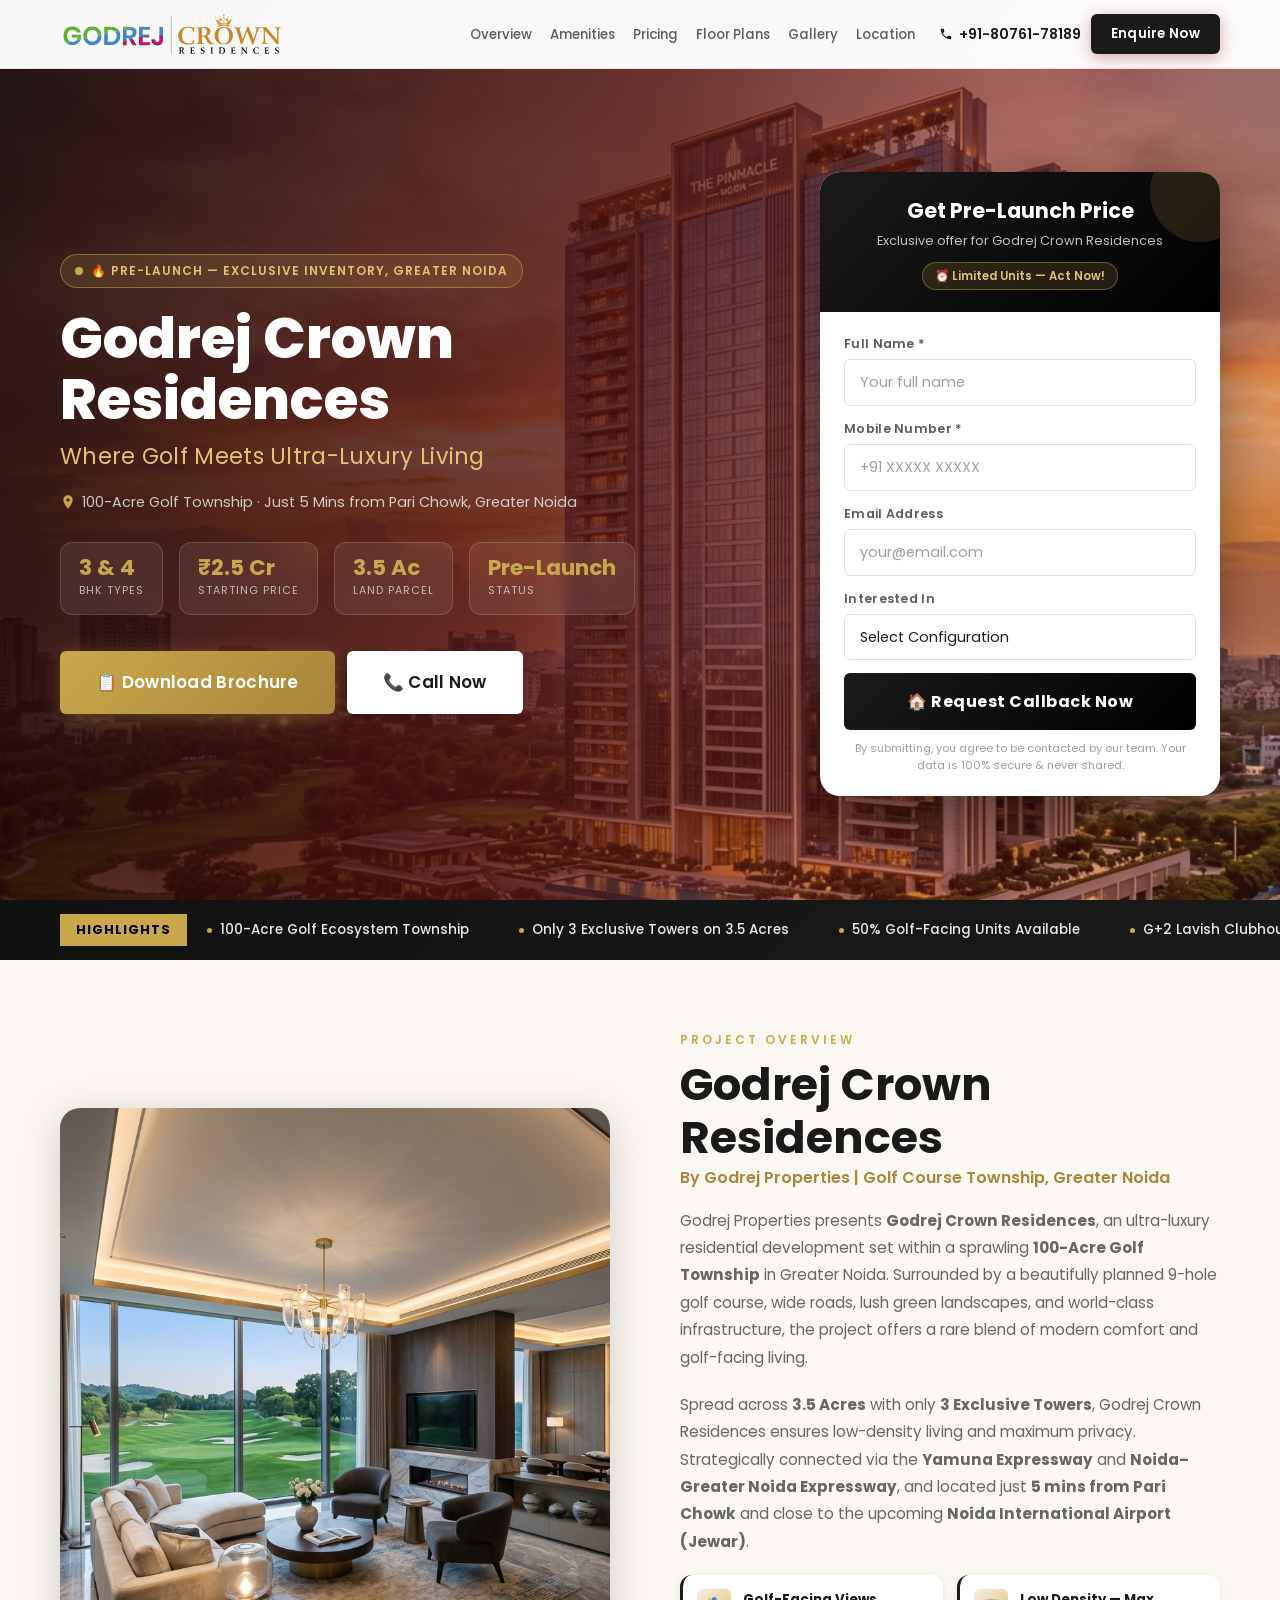
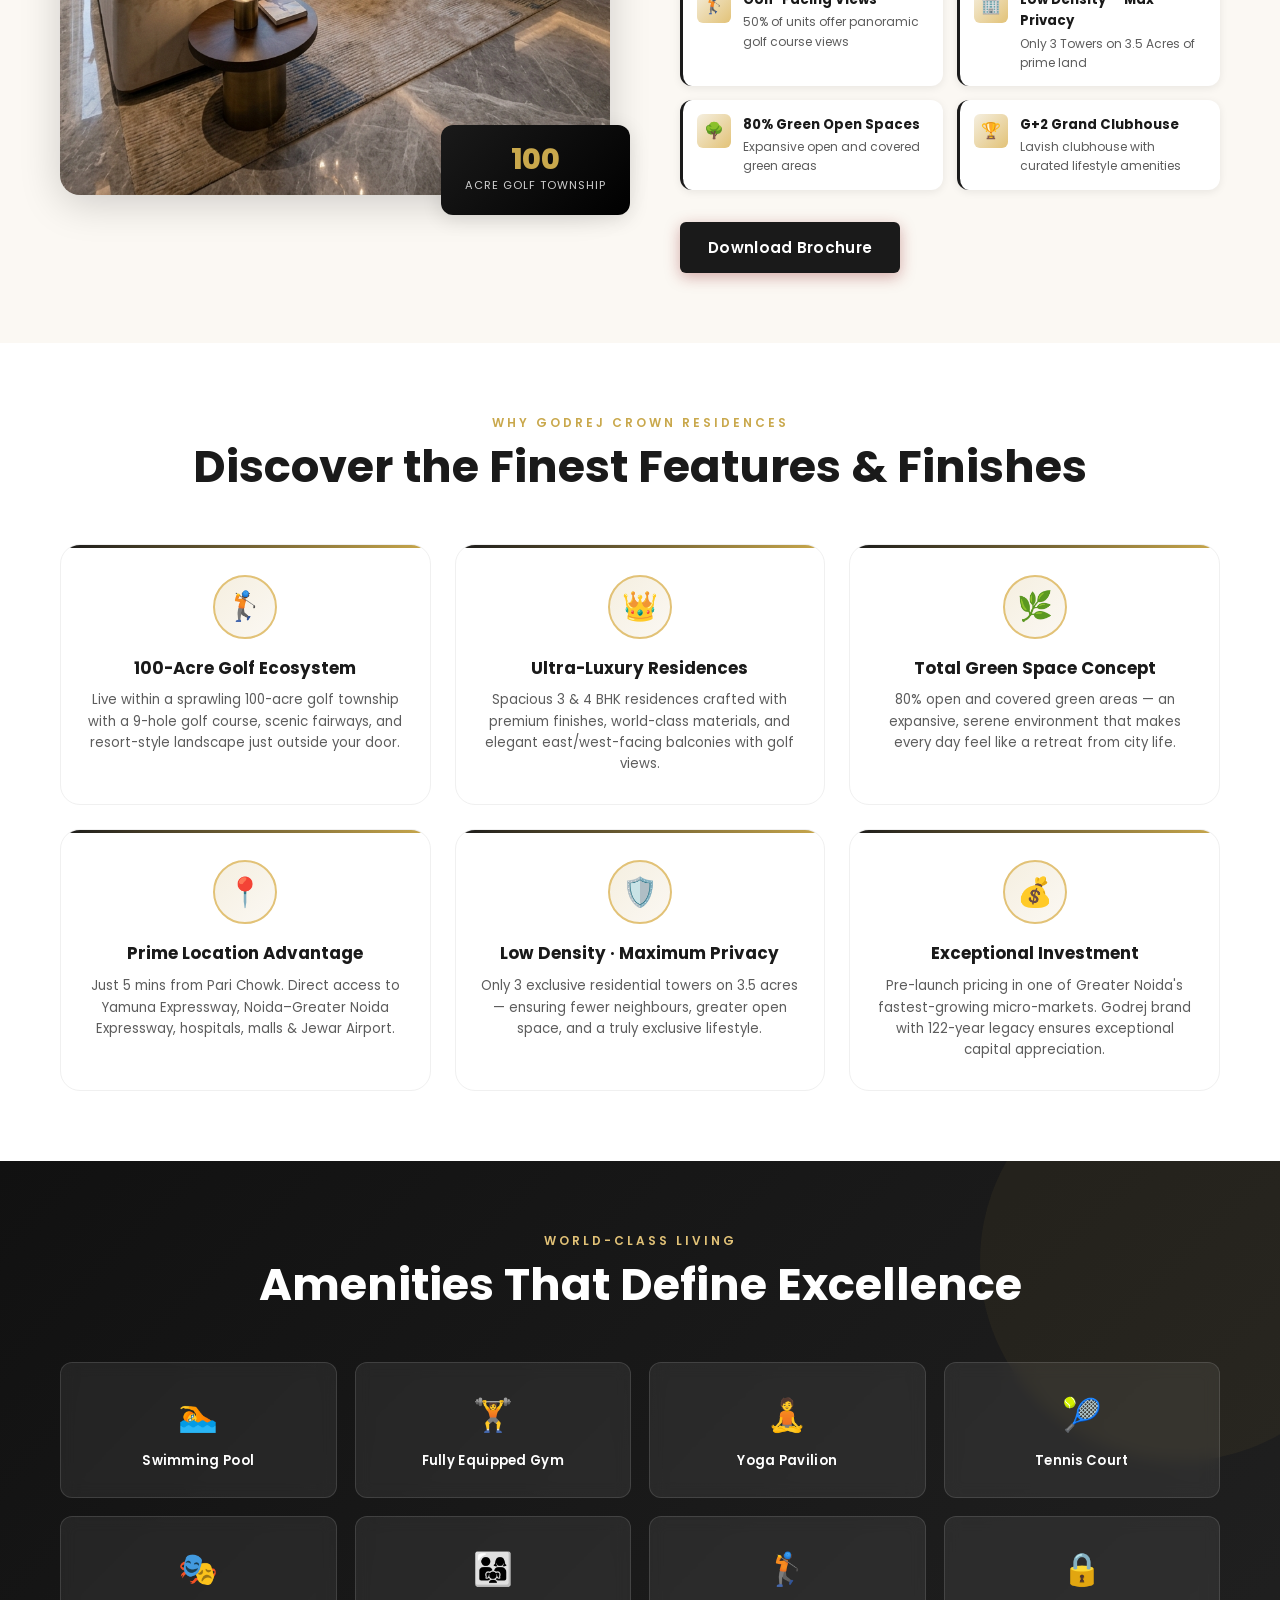
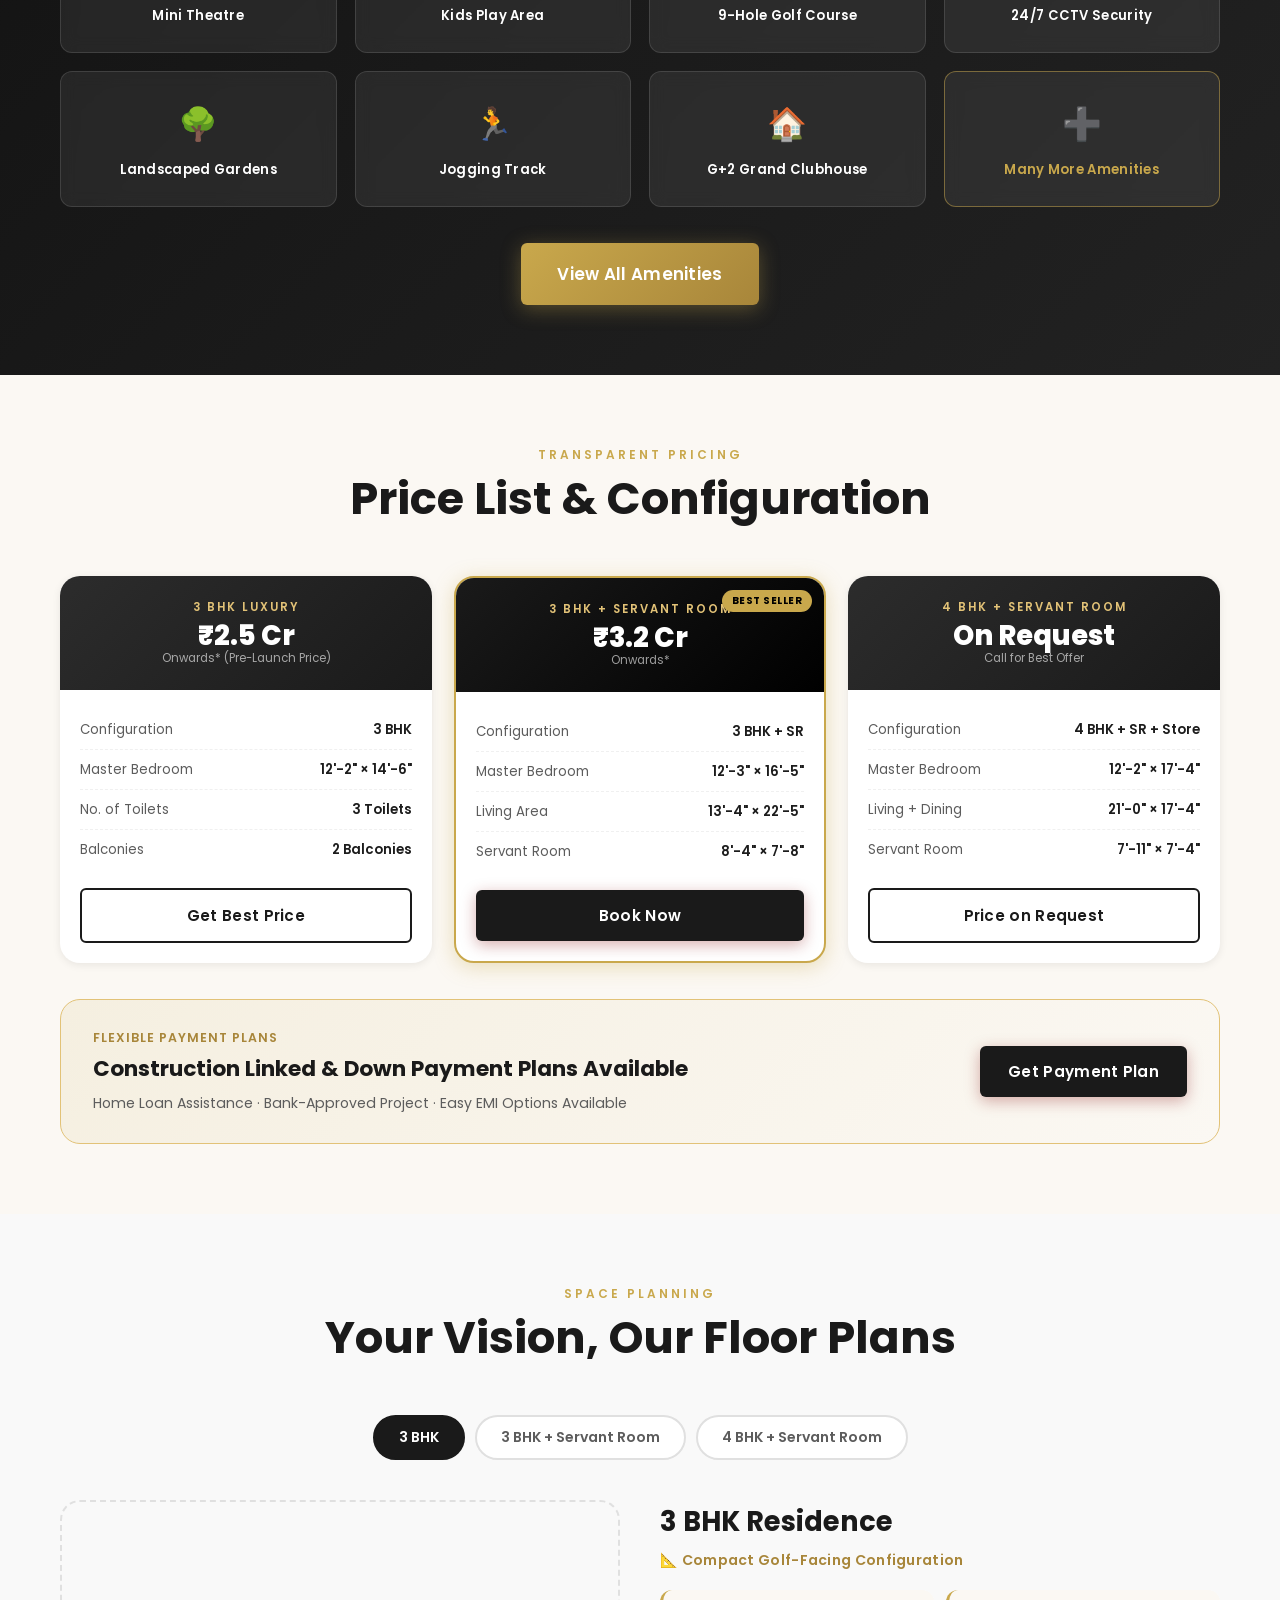
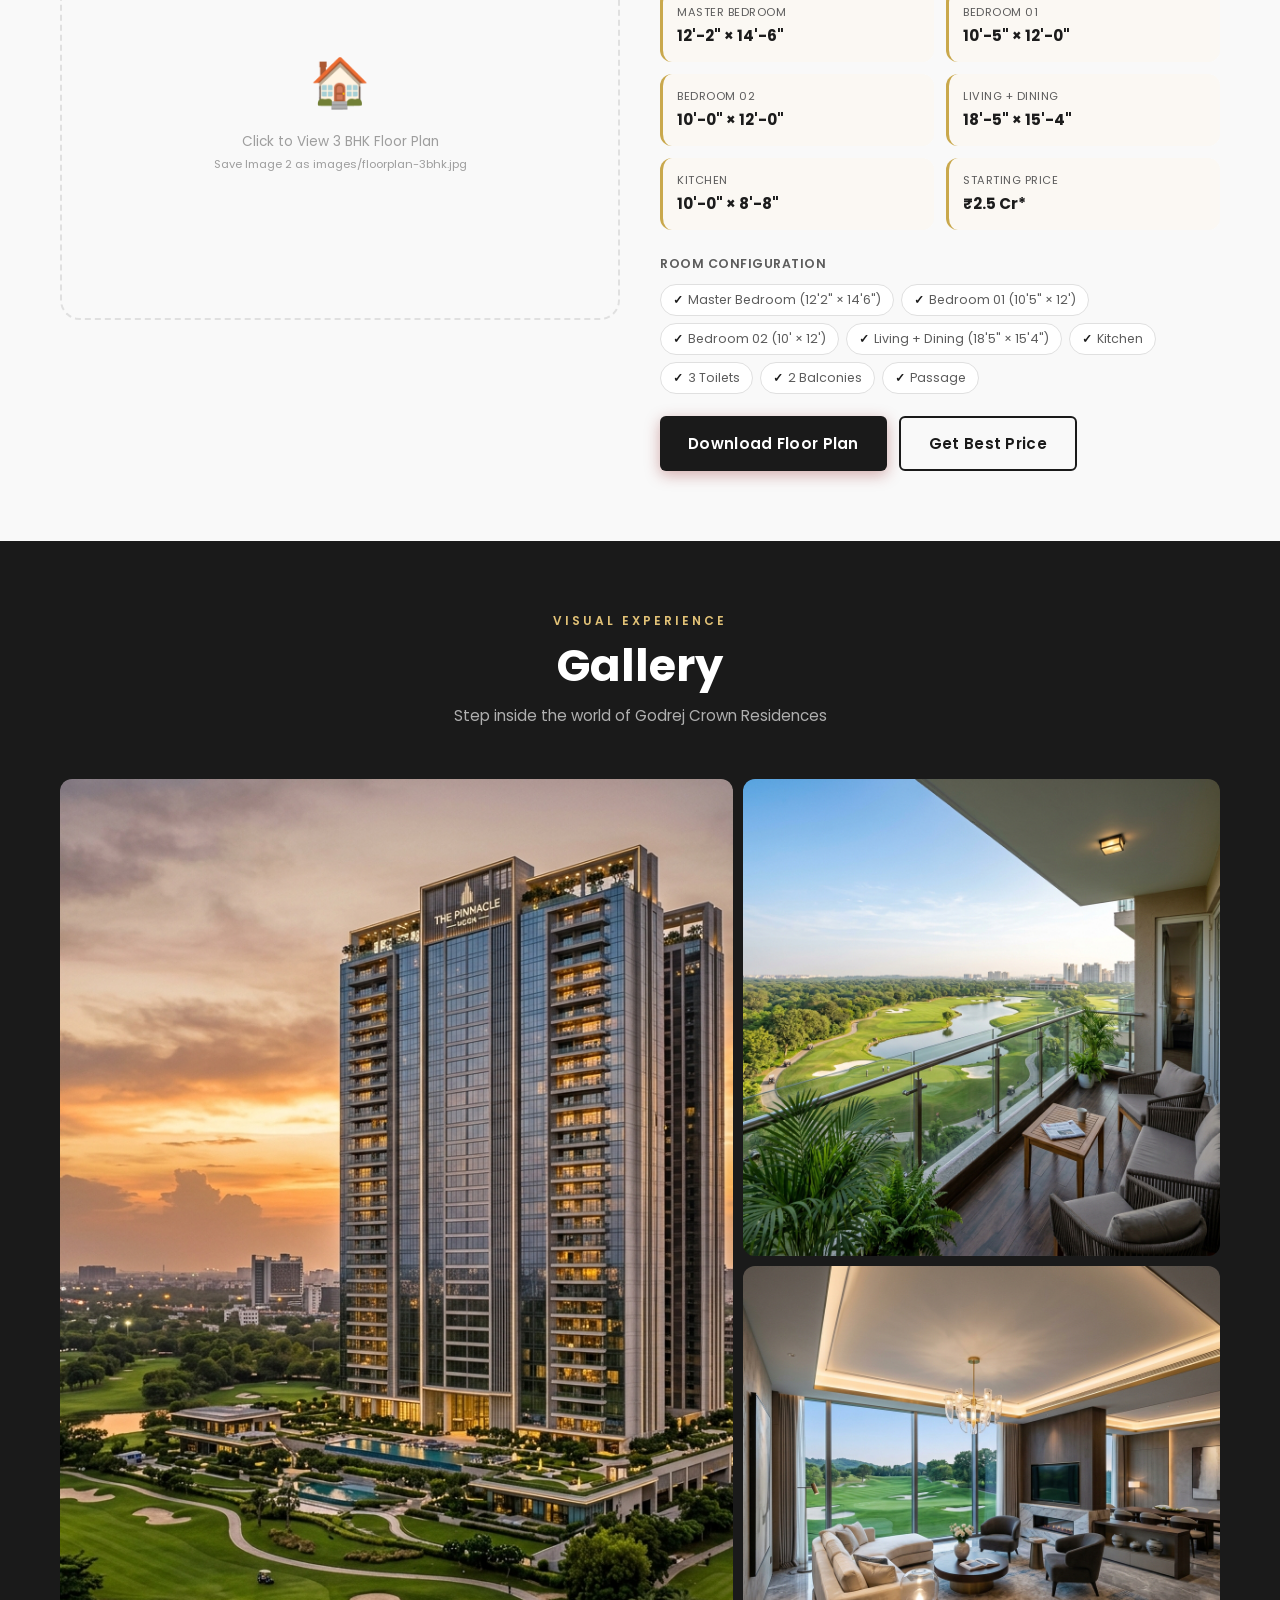
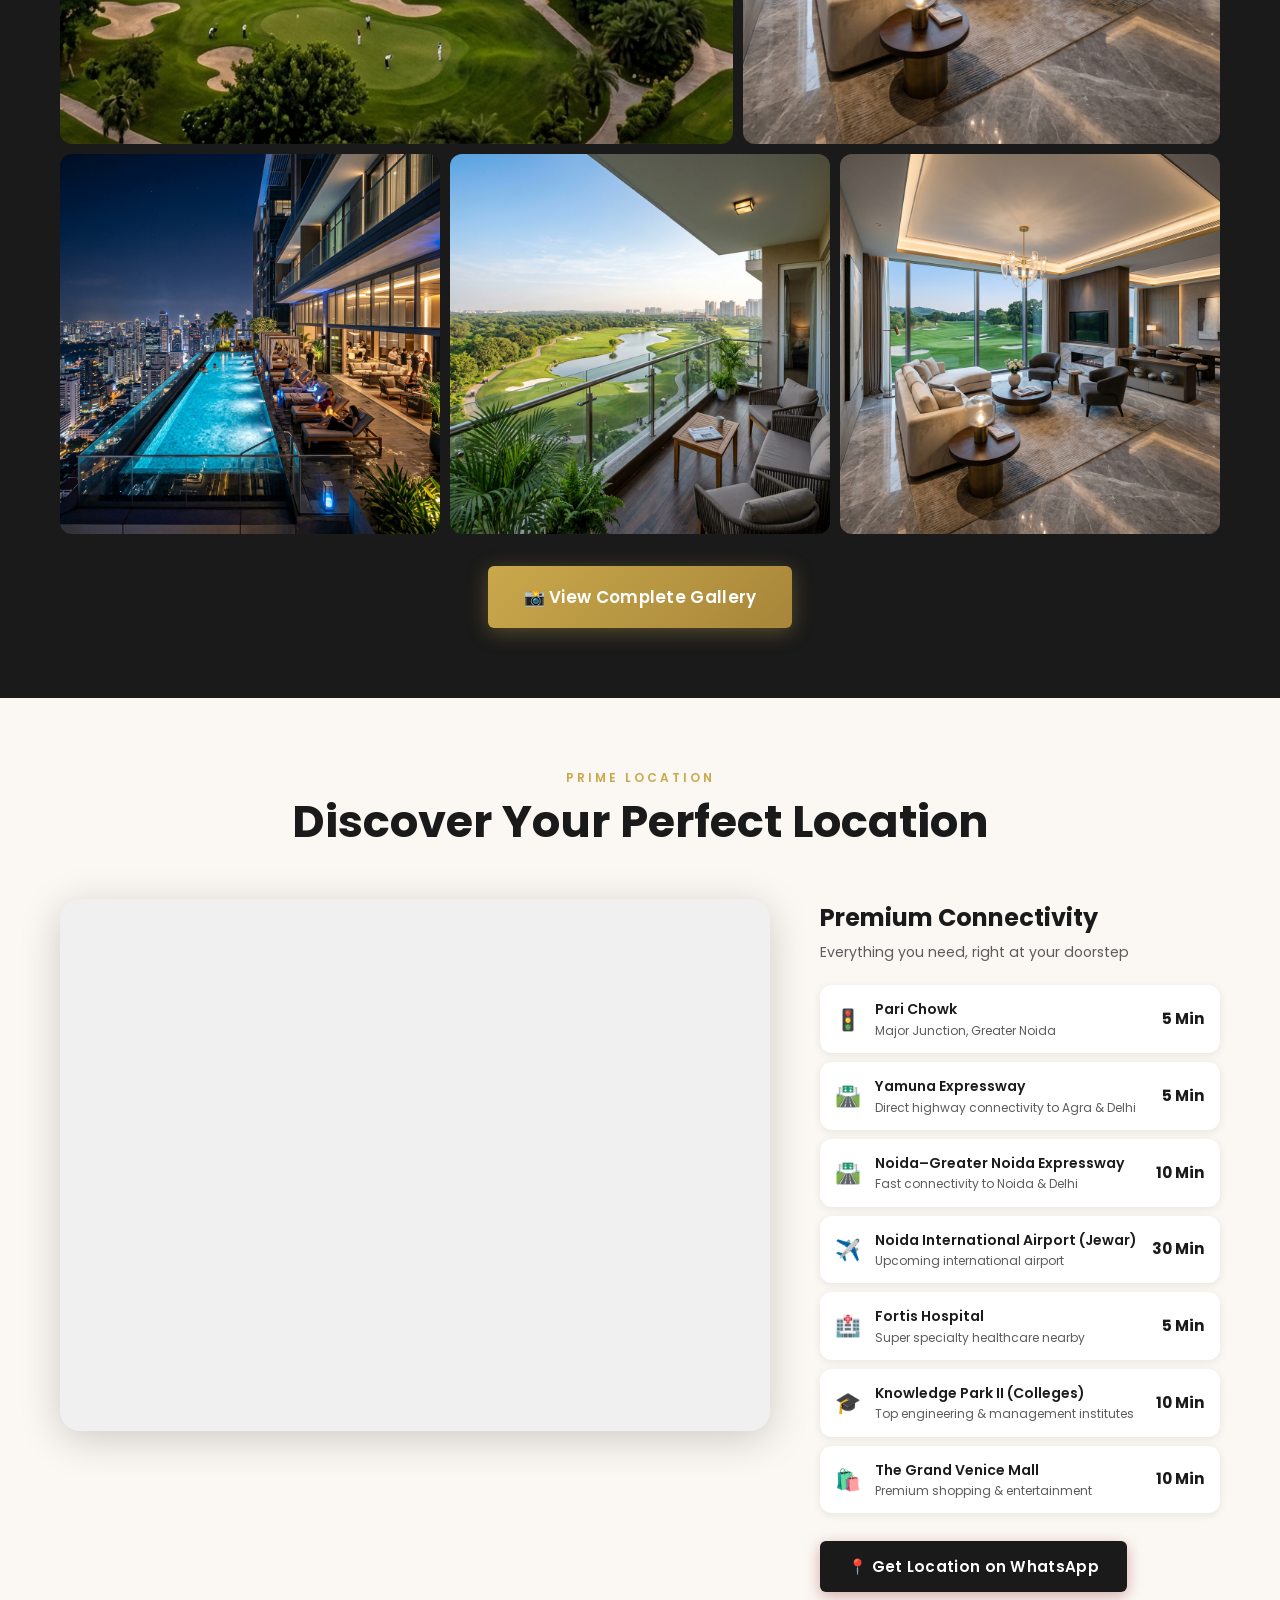
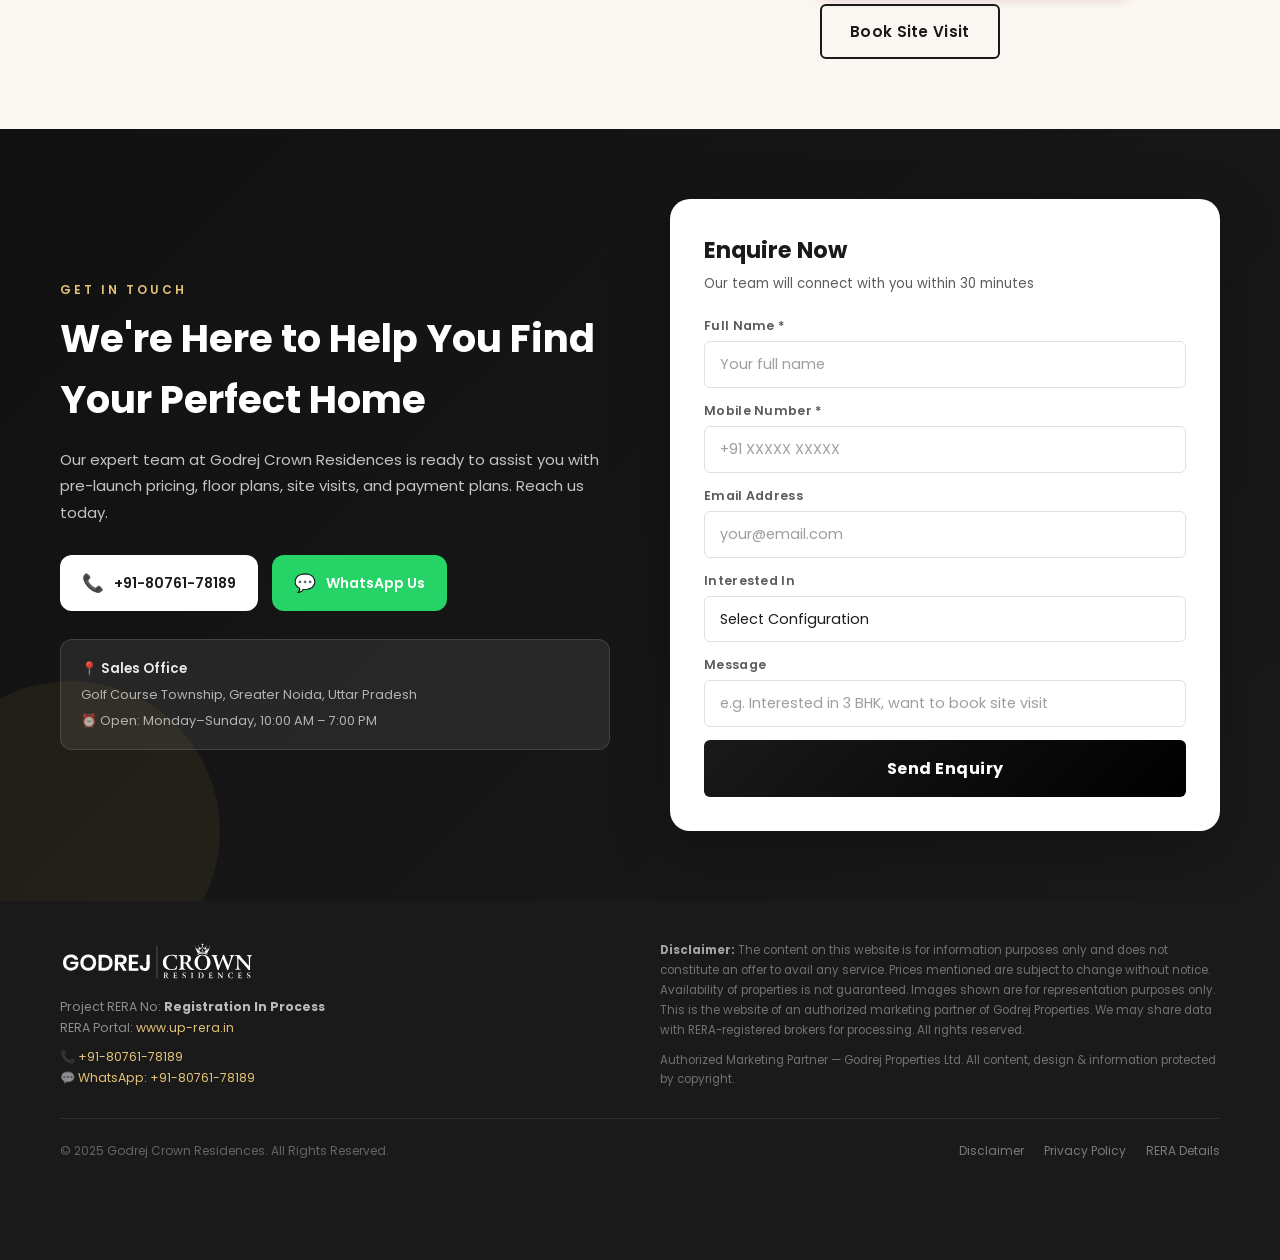
==== index.html @ f2902bda "Initial commit - Godrej Crown Residences landing page" ====
<!DOCTYPE html>
<html lang="en">
<head>
  <meta charset="UTF-8">
  <meta name="viewport" content="width=device-width, initial-scale=1.0, maximum-scale=1.0, user-scalable=no">
  <meta http-equiv="X-UA-Compatible" content="IE=edge">

  <title>Godrej Crown Residences | 3 & 4 BHK Luxury Golf Residences | Greater Noida</title>
  <meta name="description" content="Godrej Crown Residences – Ultra-luxury 3 & 4 BHK Golf-Facing Apartments inside a 100-Acre Golf Township, Greater Noida. Pre-Launch pricing available. Call +91-8076178189.">
  <meta name="keywords" content="Godrej Crown Residences, Godrej Properties, Greater Noida, Golf Course Apartments, 3 BHK 4 BHK Luxury, New Launch 2025, Pari Chowk">
  <meta name="robots" content="index, follow">

  <meta property="og:title" content="Godrej Crown Residences | Luxury Golf Residences, Greater Noida">
  <meta property="og:description" content="Pre-Launch: 3 & 4 BHK Golf-Facing Luxury Apartments by Godrej Properties. 100-Acre Golf Township, Greater Noida. Starting ₹2.5 Cr*.">
  <meta property="og:image" content="images/hero_tower.png">
  <meta property="og:type" content="website">

  <link rel="preconnect" href="https://fonts.googleapis.com">
  <link rel="preconnect" href="https://fonts.gstatic.com" crossorigin>
  <link href="https://fonts.googleapis.com/css2?family=Poppins:wght@300;400;500;600;700;800&display=swap" rel="stylesheet">

  <style>
    :root {
      --maroon: #1A1A1A;
      --maroon-dark: #000000;
      --maroon-light: #2D2D2D;
      --gold: #C9A84C;
      --gold-light: #E2C277;
      --gold-dark: #A8863A;
      --white: #FFFFFF;
      --off-white: #FBF8F3;
      --cream: #F5EFE0;
      --gray-50: #F9F9F9;
      --gray-100: #F0F0F0;
      --gray-200: #E0E0E0;
      --gray-400: #9E9E9E;
      --gray-600: #5C5C5C;
      --gray-900: #1A1A1A;
      --text-dark: #1C1C1C;
      --text-muted: #666666;
      --shadow-sm: 0 2px 8px rgba(0,0,0,0.08);
      --shadow-md: 0 4px 20px rgba(0,0,0,0.12);
      --shadow-lg: 0 8px 40px rgba(0,0,0,0.18);
      --shadow-gold: 0 4px 20px rgba(201,168,76,0.35);
      --shadow-dark: 0 4px 20px rgba(0,0,0,0.25);
      --radius-sm: 6px;
      --radius-md: 12px;
      --radius-lg: 20px;
      --transition: 0.3s cubic-bezier(0.4,0,0.2,1);
      --font-display: 'Poppins', sans-serif;
      --font-body: 'Poppins', sans-serif;
    }

    *, *::before, *::after { box-sizing: border-box; margin: 0; padding: 0; }
    html { scroll-behavior: smooth; font-size: 16px; }
    body { font-family: var(--font-body); color: var(--text-dark); background: var(--white); overflow-x: hidden; line-height: 1.6; }
    img { max-width: 100%; height: auto; display: block; }
    a { text-decoration: none; color: inherit; }
    ul { list-style: none; }
    button { cursor: pointer; border: none; background: none; font-family: inherit; }

    .section-label { font-size: 0.75rem; font-weight: 600; letter-spacing: 3px; text-transform: uppercase; color: var(--gold); margin-bottom: 0.5rem; display: block; }
    .section-title { font-family: var(--font-display); font-size: clamp(1.8rem, 4vw, 2.8rem); font-weight: 700; color: var(--maroon); line-height: 1.2; }
    .section-title.light { color: var(--white); }

    .btn { display: inline-flex; align-items: center; justify-content: center; gap: 8px; padding: 14px 28px; border-radius: var(--radius-sm); font-weight: 600; font-size: 0.95rem; transition: var(--transition); cursor: pointer; letter-spacing: 0.3px; }
    .btn-gold { background: linear-gradient(135deg, var(--gold) 0%, var(--gold-dark) 100%); color: var(--white); box-shadow: var(--shadow-gold); }
    .btn-gold:hover { background: linear-gradient(135deg, var(--gold-light) 0%, var(--gold) 100%); transform: translateY(-2px); box-shadow: 0 6px 30px rgba(201,168,76,0.45); }
    .btn-maroon { background: var(--maroon); color: var(--white); box-shadow: 0 4px 15px rgba(139,26,26,0.35); }
    .btn-maroon:hover { background: var(--maroon-dark); transform: translateY(-2px); }
    .btn-outline { background: transparent; color: var(--maroon); border: 2px solid var(--maroon); }
    .btn-outline:hover { background: var(--maroon); color: var(--white); }
    .btn-white { background: var(--white); color: var(--maroon); box-shadow: var(--shadow-md); }
    .btn-white:hover { background: var(--cream); transform: translateY(-2px); }
    .btn-full { width: 100%; }
    .btn-lg { padding: 18px 36px; font-size: 1.05rem; }

    .container { width: 100%; max-width: 1200px; margin: 0 auto; padding: 0 20px; }
    .section { padding: 70px 0; }
    .text-center { text-align: center; }
    .section-header { margin-bottom: 50px; }

    .reveal { opacity: 0; transform: translateY(30px); transition: opacity 0.6s ease, transform 0.6s ease; }
    .reveal.visible { opacity: 1; transform: translateY(0); }
    .reveal-left { opacity: 0; transform: translateX(-40px); transition: opacity 0.7s ease, transform 0.7s ease; }
    .reveal-left.visible { opacity: 1; transform: translateX(0); }
    .reveal-right { opacity: 0; transform: translateX(40px); transition: opacity 0.7s ease, transform 0.7s ease; }
    .reveal-right.visible { opacity: 1; transform: translateX(0); }

    /* === HEADER === */
    #site-header { position: fixed; top: 0; left: 0; right: 0; z-index: 1000; background: rgba(255,255,255,0.97); backdrop-filter: blur(10px); border-bottom: 1px solid rgba(139,26,26,0.1); transition: box-shadow var(--transition); }
    #site-header.scrolled { box-shadow: var(--shadow-md); }
    .header-inner { display: flex; align-items: center; justify-content: space-between; height: 68px; padding: 0 20px; max-width: 1200px; margin: 0 auto; }
    .header-logo { display: flex; align-items: center; gap: 12px; }
    .logo-badge { width: 44px; height: 44px; background: linear-gradient(135deg, var(--maroon), var(--maroon-dark)); border-radius: var(--radius-sm); display: flex; align-items: center; justify-content: center; }
    .logo-badge svg { width: 24px; height: 24px; fill: var(--gold); }
    .logo-name { font-family: var(--font-display); font-size: 1.05rem; font-weight: 700; color: var(--maroon); line-height: 1.1; }
    .logo-tagline { font-size: 0.62rem; color: var(--gold-dark); letter-spacing: 1.5px; text-transform: uppercase; font-weight: 600; }
    .header-nav { display: flex; align-items: center; gap: 24px; }
    .nav-links { display: flex; gap: 18px; }
    .nav-links a { font-size: 0.83rem; font-weight: 500; color: var(--gray-600); transition: color var(--transition); position: relative; padding-bottom: 2px; }
    .nav-links a::after { content: ''; position: absolute; bottom: 0; left: 0; width: 0; height: 2px; background: var(--gold); transition: width var(--transition); }
    .nav-links a:hover { color: var(--maroon); }
    .nav-links a:hover::after { width: 100%; }
    .header-cta { display: flex; align-items: center; gap: 10px; }
    .header-phone { display: flex; align-items: center; gap: 6px; font-weight: 600; font-size: 0.88rem; color: var(--maroon); }
    .header-phone svg { width: 14px; height: 14px; fill: var(--maroon); }
    .hamburger { display: none; flex-direction: column; gap: 5px; cursor: pointer; padding: 5px; }
    .hamburger span { display: block; width: 24px; height: 2px; background: var(--maroon); border-radius: 2px; transition: var(--transition); }
    .hamburger.active span:nth-child(1) { transform: rotate(45deg) translate(5px, 5px); }
    .hamburger.active span:nth-child(2) { opacity: 0; }
    .hamburger.active span:nth-child(3) { transform: rotate(-45deg) translate(5px, -5px); }
    .mobile-menu { display: none; position: fixed; top: 68px; left: 0; right: 0; background: var(--white); border-bottom: 2px solid var(--maroon); z-index: 999; padding: 20px; box-shadow: var(--shadow-lg); }
    .mobile-menu.open { display: block; }
    .mobile-menu a { display: block; padding: 12px 0; font-size: 1rem; font-weight: 500; color: var(--text-dark); border-bottom: 1px solid var(--gray-100); }
    .mobile-menu a:last-child { border-bottom: none; }
    .mobile-cta-group { display: flex; gap: 10px; margin-top: 15px; }
    .mobile-cta-group a { flex: 1; text-align: center; padding: 14px; border-radius: var(--radius-sm); font-weight: 600; font-size: 0.9rem; }

    /* === HERO === */
    #hero { position: relative; min-height: 100vh; display: flex; align-items: center; overflow: hidden; padding-top: 68px; }
    .hero-bg { position: absolute; inset: 0; z-index: 0; }
    .hero-bg img { width: 100%; height: 100%; object-fit: cover; object-position: center top; }
    .hero-overlay { position: absolute; inset: 0; background: linear-gradient(105deg, rgba(20,5,5,0.88) 0%, rgba(80,15,15,0.78) 45%, rgba(139,26,26,0.45) 70%, rgba(139,26,26,0.2) 100%); }
    .hero-inner { position: relative; z-index: 2; width: 100%; max-width: 1200px; margin: 0 auto; padding: 60px 20px; display: grid; grid-template-columns: 1fr 400px; gap: 60px; align-items: center; }
    .hero-badge { display: inline-flex; align-items: center; gap: 8px; background: rgba(201,168,76,0.15); border: 1px solid rgba(201,168,76,0.5); backdrop-filter: blur(8px); padding: 6px 14px; border-radius: 100px; margin-bottom: 20px; }
    .hero-badge-dot { width: 8px; height: 8px; background: var(--gold); border-radius: 50%; animation: pulse 2s infinite; }
    @keyframes pulse { 0%,100%{opacity:1;transform:scale(1);} 50%{opacity:0.6;transform:scale(1.3);} }
    .hero-badge span { font-size: 0.75rem; font-weight: 600; color: var(--gold-light); letter-spacing: 1px; text-transform: uppercase; }
    .hero-title { font-family: var(--font-display); font-size: clamp(2rem, 5vw, 3.5rem); font-weight: 800; color: var(--white); line-height: 1.1; margin-bottom: 8px; }
    .hero-title-sub { font-family: var(--font-display); font-size: clamp(1rem, 2.5vw, 1.4rem); font-weight: 400; color: var(--gold-light); margin-bottom: 16px; letter-spacing: 0.3px; }
    .hero-location { display: inline-flex; align-items: center; gap: 6px; color: rgba(255,255,255,0.75); font-size: 0.9rem; margin-bottom: 28px; }
    .hero-location svg { width: 16px; height: 16px; fill: var(--gold); flex-shrink: 0; }
    .hero-stats { display: flex; flex-wrap: wrap; gap: 16px; margin-bottom: 36px; }
    .hero-stat { background: rgba(255,255,255,0.08); border: 1px solid rgba(255,255,255,0.15); backdrop-filter: blur(8px); padding: 14px 18px; border-radius: var(--radius-md); min-width: 90px; }
    .hero-stat-val { font-family: var(--font-display); font-size: 1.35rem; font-weight: 700; color: var(--gold); line-height: 1; }
    .hero-stat-label { font-size: 0.68rem; color: rgba(255,255,255,0.65); text-transform: uppercase; letter-spacing: 1px; margin-top: 4px; }
    .hero-btns { display: flex; gap: 12px; flex-wrap: wrap; }

    /* Hero Form */
    .hero-form-card { background: var(--white); border-radius: var(--radius-lg); overflow: hidden; box-shadow: 0 20px 60px rgba(0,0,0,0.4); animation: slideInRight 0.8s ease; }
    @keyframes slideInRight { from{opacity:0;transform:translateX(40px);} to{opacity:1;transform:translateX(0);} }
    .form-card-header { background: linear-gradient(135deg, var(--maroon) 0%, var(--maroon-dark) 100%); padding: 22px 28px; text-align: center; position: relative; overflow: hidden; }
    .form-card-header::before { content: ''; position: absolute; top: -30px; right: -30px; width: 100px; height: 100px; background: rgba(201,168,76,0.15); border-radius: 50%; }
    .form-card-header h3 { font-family: var(--font-display); font-size: 1.3rem; font-weight: 700; color: var(--white); margin-bottom: 4px; }
    .form-card-header p { font-size: 0.8rem; color: rgba(255,255,255,0.75); }
    .form-card-urgency { display: inline-flex; align-items: center; gap: 6px; background: rgba(201,168,76,0.15); border: 1px solid rgba(201,168,76,0.4); border-radius: 100px; padding: 4px 12px; margin-top: 10px; }
    .form-card-urgency span { font-size: 0.72rem; color: var(--gold-light); font-weight: 600; }
    .form-card-body { padding: 22px 24px; }
    .form-group { margin-bottom: 13px; }
    .form-group label { display: block; font-size: 0.78rem; font-weight: 600; color: var(--gray-600); margin-bottom: 5px; letter-spacing: 0.3px; }
    .form-group input, .form-group select { width: 100%; padding: 12px 15px; border: 1.5px solid var(--gray-200); border-radius: var(--radius-sm); font-size: 0.9rem; font-family: var(--font-body); color: var(--text-dark); background: var(--white); transition: border-color var(--transition), box-shadow var(--transition); appearance: none; }
    .form-group input:focus, .form-group select:focus { outline: none; border-color: var(--maroon); box-shadow: 0 0 0 3px rgba(139,26,26,0.1); }
    .form-group input::placeholder { color: var(--gray-400); }
    .form-submit-btn { width: 100%; padding: 16px; background: linear-gradient(135deg, var(--maroon) 0%, var(--maroon-dark) 100%); color: var(--white); border: none; border-radius: var(--radius-sm); font-size: 1rem; font-weight: 700; letter-spacing: 0.5px; cursor: pointer; transition: var(--transition); position: relative; overflow: hidden; }
    .form-submit-btn::before { content: ''; position: absolute; top: 0; left: -100%; width: 100%; height: 100%; background: linear-gradient(90deg, transparent, rgba(255,255,255,0.12), transparent); transition: left 0.5s; }
    .form-submit-btn:hover { transform: translateY(-1px); box-shadow: 0 6px 25px rgba(139,26,26,0.5); }
    .form-submit-btn:hover::before { left: 100%; }
    .form-disclaimer { font-size: 0.7rem; color: var(--gray-400); text-align: center; margin-top: 10px; line-height: 1.5; }
    #form-success { display: none; text-align: center; padding: 30px 20px; }
    #form-success .success-icon { font-size: 3rem; margin-bottom: 10px; }
    #form-success h3 { color: var(--maroon); font-family: var(--font-display); margin-bottom: 8px; }
    #form-success p { color: var(--gray-600); font-size: 0.9rem; }

    /* === TICKER === */
    #highlights-bar { background: linear-gradient(135deg, #111111 0%, #1A1A1A 100%); padding: 14px 0; overflow: hidden; }
    .ticker-wrapper { display: flex; align-items: center; }
    .ticker-label { background: var(--gold); color: var(--maroon-dark); font-weight: 700; font-size: 0.8rem; padding: 6px 16px; letter-spacing: 1px; text-transform: uppercase; flex-shrink: 0; margin-right: 20px; }
    .ticker-track { display: flex; gap: 0; animation: tickerScroll 35s linear infinite; white-space: nowrap; }
    .ticker-item { display: inline-flex; align-items: center; gap: 8px; color: rgba(255,255,255,0.9); font-size: 0.85rem; font-weight: 500; padding-right: 50px; }
    .ticker-dot { width: 5px; height: 5px; background: var(--gold); border-radius: 50%; flex-shrink: 0; }
    @keyframes tickerScroll { 0%{transform:translateX(0);} 100%{transform:translateX(-50%);} }

    /* === OVERVIEW === */
    #overview { background: var(--off-white); }
    .overview-grid { display: grid; grid-template-columns: 1fr 1fr; gap: 60px; align-items: center; }
    .overview-img-wrapper { position: relative; }
    .overview-img-main { border-radius: var(--radius-lg); overflow: hidden; box-shadow: var(--shadow-lg); aspect-ratio: 4/5; }
    .overview-img-main img { width: 100%; height: 100%; object-fit: cover; transition: transform 0.6s ease; }
    .overview-img-main:hover img { transform: scale(1.04); }
    .overview-img-badge { position: absolute; bottom: -20px; right: -20px; background: linear-gradient(135deg, var(--maroon), var(--maroon-dark)); color: var(--white); padding: 20px 24px; border-radius: var(--radius-md); box-shadow: var(--shadow-md); text-align: center; }
    .overview-img-badge .val { font-family: var(--font-display); font-size: 1.8rem; font-weight: 800; color: var(--gold); line-height: 1; }
    .overview-img-badge .lab { font-size: 0.7rem; color: rgba(255,255,255,0.8); text-transform: uppercase; letter-spacing: 1px; margin-top: 4px; }
    .overview-text { padding-left: 10px; }
    .overview-desc { color: var(--text-muted); line-height: 1.8; margin-bottom: 20px; font-size: 0.95rem; }
    .overview-features { display: grid; grid-template-columns: 1fr 1fr; gap: 14px; margin-bottom: 32px; }
    .feature-item { display: flex; align-items: flex-start; gap: 12px; padding: 14px; background: var(--white); border-radius: var(--radius-md); border-left: 3px solid var(--maroon); box-shadow: var(--shadow-sm); transition: var(--transition); }
    .feature-item:hover { transform: translateY(-2px); box-shadow: var(--shadow-md); }
    .feature-icon { width: 34px; height: 34px; background: linear-gradient(135deg, var(--cream), var(--gold-light)); border-radius: var(--radius-sm); display: flex; align-items: center; justify-content: center; flex-shrink: 0; font-size: 1rem; }
    .feature-text h6 { font-size: 0.83rem; font-weight: 700; color: var(--maroon); margin-bottom: 2px; }
    .feature-text p { font-size: 0.75rem; color: var(--gray-600); }

    /* === WHY CHOOSE === */
    #why-choose { background: var(--white); }
    .highlights-grid { display: grid; grid-template-columns: repeat(3, 1fr); gap: 24px; }
    .highlight-card { background: var(--white); border: 1px solid var(--gray-100); border-radius: var(--radius-lg); padding: 30px 22px; text-align: center; transition: var(--transition); position: relative; overflow: hidden; }
    .highlight-card::before { content: ''; position: absolute; top: 0; left: 0; right: 0; height: 3px; background: linear-gradient(90deg, var(--maroon), var(--gold)); }
    .highlight-card:hover { transform: translateY(-6px); box-shadow: var(--shadow-lg); }
    .highlight-icon { width: 64px; height: 64px; background: linear-gradient(135deg, var(--cream), var(--off-white)); border-radius: 50%; display: flex; align-items: center; justify-content: center; margin: 0 auto 16px; font-size: 1.8rem; border: 2px solid var(--gold-light); }
    .highlight-title { font-family: var(--font-display); font-size: 1.05rem; font-weight: 700; color: var(--maroon); margin-bottom: 8px; }
    .highlight-desc { font-size: 0.83rem; color: var(--gray-600); line-height: 1.6; }

    /* === AMENITIES === */
    #amenities { background: linear-gradient(135deg, #111111 0%, #1A1A1A 50%, #222222 100%); position: relative; overflow: hidden; }
    #amenities::before { content: ''; position: absolute; top: -100px; right: -100px; width: 400px; height: 400px; background: rgba(201,168,76,0.06); border-radius: 50%; }
    #amenities .section-title { color: var(--white); }
    .amenities-grid { display: grid; grid-template-columns: repeat(4, 1fr); gap: 18px; }
    .amenity-card { background: rgba(255,255,255,0.07); border: 1px solid rgba(255,255,255,0.12); backdrop-filter: blur(8px); border-radius: var(--radius-md); padding: 26px 16px; text-align: center; transition: var(--transition); cursor: pointer; }
    .amenity-card:hover { background: rgba(201,168,76,0.12); border-color: rgba(201,168,76,0.4); transform: translateY(-4px); }
    .amenity-icon { font-size: 2rem; margin-bottom: 10px; }
    .amenity-name { font-size: 0.82rem; font-weight: 600; color: var(--white); letter-spacing: 0.3px; }

    /* === PRICE LIST === */
    #price-list { background: var(--off-white); }
    .price-grid { display: grid; grid-template-columns: repeat(3, 1fr); gap: 22px; margin-bottom: 36px; }
    .price-card { background: var(--white); border-radius: var(--radius-lg); overflow: hidden; box-shadow: var(--shadow-sm); transition: var(--transition); position: relative; }
    .price-card.featured { border: 2px solid var(--gold); box-shadow: var(--shadow-gold); }
    .price-card.featured .price-card-header { background: linear-gradient(135deg, var(--maroon), var(--maroon-dark)); }
    .price-card:hover { transform: translateY(-6px); box-shadow: var(--shadow-lg); }
    .price-popular-badge { position: absolute; top: 12px; right: 12px; background: var(--gold); color: var(--maroon-dark); font-size: 0.62rem; font-weight: 700; padding: 3px 10px; border-radius: 100px; letter-spacing: 0.5px; text-transform: uppercase; }
    .price-card-header { background: linear-gradient(135deg, #2C2C2C, #1A1A1A); padding: 22px; text-align: center; }
    .price-bhk { font-size: 0.72rem; color: var(--gold-light); letter-spacing: 2px; text-transform: uppercase; font-weight: 600; margin-bottom: 6px; }
    .price-amount { font-family: var(--font-display); font-size: 1.7rem; font-weight: 800; color: var(--white); line-height: 1; }
    .price-onwards { font-size: 0.72rem; color: rgba(255,255,255,0.6); }
    .price-card-body { padding: 20px; }
    .price-spec-list { margin-bottom: 18px; }
    .price-spec-item { display: flex; justify-content: space-between; align-items: center; padding: 9px 0; border-bottom: 1px dashed var(--gray-100); font-size: 0.83rem; }
    .price-spec-item:last-child { border-bottom: none; }
    .price-spec-label { color: var(--gray-600); }
    .price-spec-val { font-weight: 600; color: var(--text-dark); }

    /* === FLOOR PLANS === */
    #floor-plans { background: var(--white); }
    .floor-tabs { display: flex; gap: 10px; justify-content: center; flex-wrap: wrap; margin-bottom: 40px; }
    .floor-tab { padding: 10px 24px; border: 2px solid var(--gray-200); border-radius: 100px; font-size: 0.88rem; font-weight: 600; color: var(--gray-600); cursor: pointer; transition: var(--transition); background: var(--white); }
    .floor-tab.active, .floor-tab:hover { border-color: var(--maroon); background: var(--maroon); color: var(--white); }
    .floor-plan-content { display: none; }
    .floor-plan-content.active { display: block; }
    .floor-plan-layout { display: grid; grid-template-columns: 1fr 1fr; gap: 40px; align-items: start; }
    .floor-img-box { background: var(--gray-50); border: 2px dashed var(--gray-200); border-radius: var(--radius-lg); aspect-ratio: 4/3; display: flex; align-items: center; justify-content: center; overflow: hidden; cursor: pointer; transition: var(--transition); }
    .floor-img-box img { width: 100%; height: 100%; object-fit: contain; }
    .floor-img-box:hover { border-color: var(--maroon); }
    .floor-img-placeholder { text-align: center; color: var(--gray-400); }
    .floor-img-placeholder span { font-size: 3rem; display: block; margin-bottom: 10px; }
    .floor-img-placeholder p { font-size: 0.85rem; }
    .floor-details h3 { font-family: var(--font-display); font-size: 1.7rem; font-weight: 700; color: var(--maroon); margin-bottom: 6px; }
    .floor-details .floor-subtitle { color: var(--gold-dark); font-weight: 600; margin-bottom: 18px; font-size: 0.88rem; letter-spacing: 0.3px; }
    .floor-spec-grid { display: grid; grid-template-columns: 1fr 1fr; gap: 12px; margin-bottom: 24px; }
    .floor-spec { background: var(--off-white); padding: 14px; border-radius: var(--radius-md); border-left: 3px solid var(--gold); }
    .floor-spec .spec-label { font-size: 0.7rem; color: var(--gray-600); text-transform: uppercase; letter-spacing: 0.5px; }
    .floor-spec .spec-val { font-weight: 700; color: var(--text-dark); font-size: 0.95rem; margin-top: 2px; }
    .floor-rooms { margin-bottom: 22px; }
    .floor-rooms h6 { font-size: 0.78rem; font-weight: 600; color: var(--gray-600); text-transform: uppercase; letter-spacing: 0.5px; margin-bottom: 10px; }
    .room-tags { display: flex; flex-wrap: wrap; gap: 7px; }
    .room-tag { display: inline-flex; align-items: center; gap: 5px; background: var(--white); border: 1px solid var(--gray-200); border-radius: 100px; padding: 5px 12px; font-size: 0.78rem; color: var(--gray-600); }
    .room-tag::before { content: '✓'; color: var(--maroon); font-weight: 700; }
    .floor-ctas { display: flex; gap: 12px; flex-wrap: wrap; }

    /* === GALLERY === */
    #gallery { background: var(--gray-900); }
    .gallery-grid { display: grid; grid-template-columns: repeat(12, 1fr); gap: 10px; }
    .gallery-item { overflow: hidden; border-radius: var(--radius-md); cursor: pointer; position: relative; }
    .gallery-item:nth-child(1) { grid-column: 1/8; grid-row: 1/3; }
    .gallery-item:nth-child(2) { grid-column: 8/13; grid-row: 1; }
    .gallery-item:nth-child(3) { grid-column: 8/13; grid-row: 2; }
    .gallery-item:nth-child(4) { grid-column: 1/5; grid-row: 3; }
    .gallery-item:nth-child(5) { grid-column: 5/9; grid-row: 3; }
    .gallery-item:nth-child(6) { grid-column: 9/13; grid-row: 3; }
    .gallery-item img { width: 100%; height: 100%; object-fit: cover; min-height: 190px; transition: transform 0.5s ease; }
    .gallery-item:hover img { transform: scale(1.06); }
    .gallery-overlay { position: absolute; inset: 0; background: rgba(139,26,26,0); display: flex; align-items: center; justify-content: center; transition: var(--transition); }
    .gallery-overlay span { color: var(--white); font-size: 2rem; opacity: 0; transition: var(--transition); }
    .gallery-item:hover .gallery-overlay { background: rgba(139,26,26,0.5); }
    .gallery-item:hover .gallery-overlay span { opacity: 1; }
    .gallery-cta { text-align: center; margin-top: 32px; }

    /* === LOCATION === */
    #location { background: var(--off-white); }
    .location-grid { display: grid; grid-template-columns: 1fr 400px; gap: 50px; align-items: start; }
    .map-container { border-radius: var(--radius-lg); overflow: hidden; box-shadow: var(--shadow-lg); aspect-ratio: 4/3; background: var(--gray-100); }
    .map-container iframe { width: 100%; height: 100%; border: none; }
    .map-placeholder { width: 100%; height: 100%; display: flex; flex-direction: column; align-items: center; justify-content: center; background: linear-gradient(135deg, #E8F4FD, #D1E9F8); gap: 12px; }
    .map-placeholder span { font-size: 3.5rem; }
    .map-placeholder p { color: var(--gray-600); font-size: 0.85rem; text-align: center; }
    .location-advantages h3 { font-family: var(--font-display); font-size: 1.5rem; color: var(--maroon); margin-bottom: 4px; }
    .location-advantages .sub { color: var(--gray-600); font-size: 0.88rem; margin-bottom: 22px; }
    .proximity-list { display: flex; flex-direction: column; gap: 9px; margin-bottom: 28px; }
    .proximity-item { display: flex; align-items: center; gap: 14px; padding: 13px 15px; background: var(--white); border-radius: var(--radius-md); box-shadow: var(--shadow-sm); transition: var(--transition); }
    .proximity-item:hover { box-shadow: var(--shadow-md); transform: translateX(4px); }
    .proximity-icon { font-size: 1.3rem; flex-shrink: 0; }
    .proximity-text { flex: 1; }
    .proximity-name { font-weight: 600; font-size: 0.88rem; color: var(--text-dark); }
    .proximity-detail { font-size: 0.75rem; color: var(--gray-600); }
    .proximity-dist { font-family: var(--font-display); font-size: 0.95rem; font-weight: 700; color: var(--maroon); white-space: nowrap; }

    /* === CONTACT === */
    #contact { background: linear-gradient(135deg, #111111 0%, #1A1A1A 100%); position: relative; overflow: hidden; }
    #contact::after { content: ''; position: absolute; bottom: -80px; left: -80px; width: 300px; height: 300px; background: rgba(201,168,76,0.07); border-radius: 50%; }
    .contact-grid { display: grid; grid-template-columns: 1fr 1fr; gap: 60px; align-items: center; }
    .contact-info h2 { font-family: var(--font-display); font-size: clamp(1.7rem, 3.5vw, 2.4rem); font-weight: 700; color: var(--white); margin-bottom: 16px; }
    .contact-info p { color: rgba(255,255,255,0.75); font-size: 0.93rem; margin-bottom: 28px; line-height: 1.8; }
    .contact-actions { display: flex; gap: 14px; flex-wrap: wrap; }
    .contact-action-btn { display: flex; align-items: center; gap: 10px; padding: 14px 22px; border-radius: var(--radius-md); font-weight: 600; font-size: 0.88rem; transition: var(--transition); }
    .contact-action-btn.call { background: var(--white); color: var(--maroon); }
    .contact-action-btn.call:hover { background: var(--cream); transform: translateY(-2px); }
    .contact-action-btn.whatsapp { background: #25D366; color: var(--white); }
    .contact-action-btn.whatsapp:hover { background: #20BD5B; transform: translateY(-2px); }
    .contact-action-btn span { font-size: 1.1rem; }
    .contact-form-card { background: var(--white); border-radius: var(--radius-lg); padding: 34px; box-shadow: 0 20px 60px rgba(0,0,0,0.25); }
    .contact-form-card h3 { font-family: var(--font-display); font-size: 1.4rem; color: var(--maroon); margin-bottom: 4px; }
    .contact-form-card p { color: var(--gray-600); font-size: 0.83rem; margin-bottom: 22px; }

    /* === FOOTER === */
    #footer { background: var(--gray-900); padding: 40px 0 100px; }
    .footer-top { display: grid; grid-template-columns: 1fr 1fr; gap: 40px; padding-bottom: 28px; border-bottom: 1px solid rgba(255,255,255,0.1); margin-bottom: 22px; }
    .footer-rera { margin-top: 16px; }
    .footer-rera p { font-size: 0.77rem; color: rgba(255,255,255,0.5); line-height: 1.7; }
    .footer-rera a { color: var(--gold-light); }
    .footer-disclaimer { font-size: 0.73rem; color: rgba(255,255,255,0.38); line-height: 1.7; }
    .footer-bottom { display: flex; justify-content: space-between; align-items: center; flex-wrap: wrap; gap: 12px; }
    .footer-copy { font-size: 0.75rem; color: rgba(255,255,255,0.33); }
    .footer-links { display: flex; gap: 20px; }
    .footer-links a { font-size: 0.75rem; color: rgba(255,255,255,0.42); transition: color var(--transition); }
    .footer-links a:hover { color: var(--gold); }

    /* === MOBILE CTA BAR === */
    #mobile-cta-bar { display: none; position: fixed; bottom: 0; left: 0; right: 0; z-index: 1001; background: var(--white); border-top: 1px solid var(--gray-100); box-shadow: 0 -4px 20px rgba(0,0,0,0.15); padding: 10px 12px; }
    .mobile-cta-bar-inner { display: flex; gap: 8px; }
    .mob-btn { flex: 1; display: flex; flex-direction: column; align-items: center; justify-content: center; gap: 3px; padding: 10px 6px; border-radius: var(--radius-md); font-weight: 700; font-size: 0.68rem; transition: var(--transition); text-align: center; }
    .mob-btn span { font-size: 1.2rem; }
    .mob-btn.call { background: #1A1A1A; color: var(--white); }
    .mob-btn.whatsapp { background: #25D366; color: var(--white); }
    .mob-btn.enquire { background: var(--gold); color: var(--maroon-dark); }
    .mob-btn:active { transform: scale(0.96); }

    /* === MODAL === */
    .modal-overlay { display: none; position: fixed; inset: 0; background: rgba(0,0,0,0.9); z-index: 2000; align-items: center; justify-content: center; padding: 20px; }
    .modal-overlay.active { display: flex; }
    .modal-box { background: var(--white); border-radius: var(--radius-lg); width: 100%; max-width: 480px; overflow: hidden; animation: modalIn 0.3s ease; }
    @keyframes modalIn { from{opacity:0;transform:scale(0.9);} to{opacity:1;transform:scale(1);} }
    .modal-header-bar { background: linear-gradient(135deg, var(--maroon), var(--maroon-dark)); padding: 20px 24px; display: flex; justify-content: space-between; align-items: center; }
    .modal-header-bar h3 { font-family: var(--font-display); color: var(--white); font-size: 1.15rem; }
    .modal-close { width: 30px; height: 30px; background: rgba(255,255,255,0.15); border-radius: 50%; display: flex; align-items: center; justify-content: center; cursor: pointer; color: var(--white); font-size: 1.1rem; transition: var(--transition); }
    .modal-close:hover { background: rgba(255,255,255,0.3); }
    .modal-body-inner { padding: 26px 24px; }
    .modal-body-inner h4 { font-size: 0.88rem; color: var(--gray-600); margin-bottom: 18px; line-height: 1.5; }

    /* === SCROLL TOP === */
    #scroll-top { position: fixed; bottom: 90px; right: 20px; width: 44px; height: 44px; background: var(--maroon); color: var(--white); border-radius: 50%; display: none; align-items: center; justify-content: center; cursor: pointer; z-index: 999; font-size: 1.2rem; box-shadow: var(--shadow-md); transition: var(--transition); }
    #scroll-top:hover { background: var(--maroon-dark); transform: translateY(-3px); }

    /* === RESPONSIVE === */
    @media (max-width: 1024px) {
      .hero-inner { grid-template-columns: 1fr 360px; gap: 40px; }
    }
    @media (max-width: 768px) {
      .section { padding: 50px 0; }
      .section-header { margin-bottom: 32px; }
      .nav-links { display: none; }
      .header-phone { display: none; }
      .hide-mobile { display: none !important; }
      .hamburger { display: flex; }
      #hero { min-height: auto; }
      .hero-inner { grid-template-columns: 1fr; padding: 30px 20px 40px; gap: 28px; }
      .hero-title { font-size: 1.85rem; }
      .hero-stats { gap: 10px; }
      .hero-stat { flex: 1; min-width: 75px; padding: 12px 12px; }
      .hero-stat-val { font-size: 1.15rem; }
      .hero-btns { flex-direction: column; }
      .hero-btns .btn { width: 100%; }
      .form-card-body { padding: 18px; }
      .ticker-label { display: none; }
      .overview-grid { grid-template-columns: 1fr; gap: 30px; }
      .overview-text { padding-left: 0; }
      .overview-img-badge { bottom: -10px; right: 10px; padding: 14px 18px; }
      .overview-features { grid-template-columns: 1fr; }
      .highlights-grid { grid-template-columns: 1fr; gap: 16px; }
      .amenities-grid { grid-template-columns: repeat(2, 1fr); gap: 12px; }
      .price-grid { grid-template-columns: 1fr; gap: 18px; }
      .floor-plan-layout { grid-template-columns: 1fr; gap: 24px; }
      .floor-spec-grid { grid-template-columns: 1fr 1fr; }
      .floor-ctas { flex-direction: column; }
      .floor-ctas .btn { width: 100%; }
      .gallery-grid { grid-template-columns: 1fr 1fr; }
      .gallery-item:nth-child(1) { grid-column: 1/3; grid-row: auto; }
      .gallery-item:nth-child(2), .gallery-item:nth-child(3), .gallery-item:nth-child(4), .gallery-item:nth-child(5), .gallery-item:nth-child(6) { grid-column: auto; grid-row: auto; }
      .location-grid { grid-template-columns: 1fr; gap: 28px; }
      .contact-grid { grid-template-columns: 1fr; gap: 28px; }
      .contact-actions { flex-direction: column; }
      .contact-action-btn { width: 100%; justify-content: center; }
      .contact-form-card { padding: 22px; }
      .footer-top { grid-template-columns: 1fr; gap: 20px; }
      .footer-bottom { flex-direction: column; text-align: center; }
      #mobile-cta-bar { display: block; }
      #scroll-top { bottom: 80px; }
      .modal-box { border-radius: var(--radius-md); }
    }
    @media (max-width: 480px) {
      .hero-title { font-size: 1.55rem; }
      .hero-stats { display: grid; grid-template-columns: 1fr 1fr; }
      .amenities-grid { grid-template-columns: repeat(2, 1fr); }
      .floor-tabs { gap: 6px; }
      .floor-tab { padding: 8px 16px; font-size: 0.8rem; }
    }
  </style>
</head>
<body>

<!-- =========================================================
     STICKY HEADER
========================================================= -->
<header id="site-header">
  <div class="header-inner">
    <div class="header-logo">
      <!-- Logo -->
      <img src="images/godrej-crown-logo.svg"
           alt="Godrej Crown Residences"
           style="height:46px;width:auto;object-fit:contain;"
           onerror="this.style.display='none';document.getElementById('logo-fallback').style.display='flex'">
      <div id="logo-fallback" style="display:none;align-items:center;gap:10px;">
        <div class="logo-badge">
          <svg viewBox="0 0 24 24"><path d="M10 20v-6h4v6h5v-8h3L12 3 2 12h3v8z"/></svg>
        </div>
        <div>
          <div class="logo-name">Godrej Crown Residences</div>
          <div class="logo-tagline">By Godrej Properties · Pre-Launch 2025</div>
        </div>
      </div>
    </div>

    <nav class="header-nav">
      <ul class="nav-links">
        <li><a href="#overview">Overview</a></li>
        <li><a href="#amenities">Amenities</a></li>
        <li><a href="#price-list">Pricing</a></li>
        <li><a href="#floor-plans">Floor Plans</a></li>
        <li><a href="#gallery">Gallery</a></li>
        <li><a href="#location">Location</a></li>
      </ul>
      <div class="header-cta">
        <a href="tel:+918076178189" class="header-phone">
          <svg viewBox="0 0 24 24"><path d="M6.6 10.8c1.4 2.8 3.8 5.1 6.6 6.6l2.2-2.2c.3-.3.7-.4 1-.2 1.1.4 2.3.6 3.6.6.6 0 1 .4 1 1V20c0 .6-.4 1-1 1C10.6 21 3 13.4 3 4c0-.6.4-1 1-1h3.5c.6 0 1 .4 1 1 0 1.3.2 2.5.6 3.6.1.3 0 .7-.2 1L6.6 10.8z"/></svg>
          +91-80761-78189
        </a>
        <button class="btn btn-maroon hide-mobile" onclick="openModal()" style="padding:10px 20px;font-size:0.82rem;">Enquire Now</button>
      </div>
    </nav>

    <button class="hamburger" id="hamburger" onclick="toggleMenu()" aria-label="Menu">
      <span></span><span></span><span></span>
    </button>
  </div>
</header>

<!-- Mobile Menu -->
<div class="mobile-menu" id="mobile-menu">
  <a href="#overview" onclick="closeMenu()">Overview</a>
  <a href="#amenities" onclick="closeMenu()">Amenities</a>
  <a href="#price-list" onclick="closeMenu()">Pricing</a>
  <a href="#floor-plans" onclick="closeMenu()">Floor Plans</a>
  <a href="#gallery" onclick="closeMenu()">Gallery</a>
  <a href="#location" onclick="closeMenu()">Location</a>
  <a href="#contact" onclick="closeMenu()">Contact Us</a>
  <div class="mobile-cta-group">
    <a href="tel:+918076178189" class="btn btn-outline">📞 Call Now</a>
    <a href="https://wa.me/918076178189?text=Hi%2C%20I'm%20interested%20in%20Godrej%20Crown%20Residences%20Greater%20Noida" target="_blank" class="btn btn-gold">💬 WhatsApp</a>
  </div>
</div>

<!-- =========================================================
     HERO SECTION
========================================================= -->
<section id="hero">
  <div class="hero-bg">
    <img src="images/hero_tower.png" alt="Godrej Crown Residences — Golf-Facing Luxury Towers, Greater Noida" loading="eager">
  </div>
  <div class="hero-overlay"></div>

  <div class="hero-inner">
    <!-- Left: Project Info -->
    <div class="hero-content">
      <div class="hero-badge">
        <div class="hero-badge-dot"></div>
        <span>🔥 Pre-Launch — Exclusive Inventory, Greater Noida</span>
      </div>
      <h1 class="hero-title">Godrej Crown Residences</h1>
      <p class="hero-title-sub">Where Golf Meets Ultra-Luxury Living</p>
      <p class="hero-location">
        <svg viewBox="0 0 24 24"><path d="M12 2C8.13 2 5 5.13 5 9c0 5.25 7 13 7 13s7-7.75 7-13c0-3.87-3.13-7-7-7zm0 9.5c-1.38 0-2.5-1.12-2.5-2.5s1.12-2.5 2.5-2.5 2.5 1.12 2.5 2.5-1.12 2.5-2.5 2.5z"/></svg>
        100-Acre Golf Township · Just 5 Mins from Pari Chowk, Greater Noida
      </p>
      <div class="hero-stats">
        <div class="hero-stat">
          <div class="hero-stat-val">3 & 4</div>
          <div class="hero-stat-label">BHK Types</div>
        </div>
        <div class="hero-stat">
          <div class="hero-stat-val">₹2.5 Cr</div>
          <div class="hero-stat-label">Starting Price</div>
        </div>
        <div class="hero-stat">
          <div class="hero-stat-val">3.5 Ac</div>
          <div class="hero-stat-label">Land Parcel</div>
        </div>
        <div class="hero-stat">
          <div class="hero-stat-val">Pre-Launch</div>
          <div class="hero-stat-label">Status</div>
        </div>
      </div>
      <div class="hero-btns">
        <button onclick="openModal()" class="btn btn-gold btn-lg">📋 Download Brochure</button>
        <a href="tel:+918076178189" class="btn btn-white btn-lg">📞 Call Now</a>
      </div>
    </div>

    <!-- Right: Lead Form -->
    <div class="hero-form-card">
      <div class="form-card-header">
        <h3>Get Pre-Launch Price</h3>
        <p>Exclusive offer for Godrej Crown Residences</p>
        <div class="form-card-urgency">
          <span>⏰ Limited Units — Act Now!</span>
        </div>
      </div>
      <div class="form-card-body">
        <div id="form-success">
          <div class="success-icon">✅</div>
          <h3>Thank You!</h3>
          <p>Our team will call you within 30 minutes with exclusive pre-launch pricing.</p>
        </div>
        <form id="hero-form" onsubmit="handleFormSubmit(event, 'hero-form')">
          <div class="form-group">
            <label for="hero-name">Full Name *</label>
            <input type="text" id="hero-name" name="name" placeholder="Your full name" required autocomplete="name">
          </div>
          <div class="form-group">
            <label for="hero-phone">Mobile Number *</label>
            <input type="tel" id="hero-phone" name="phone" placeholder="+91 XXXXX XXXXX" required autocomplete="tel">
          </div>
          <div class="form-group">
            <label for="hero-email">Email Address</label>
            <input type="email" id="hero-email" name="email" placeholder="your@email.com" autocomplete="email">
          </div>
          <div class="form-group">
            <label for="hero-config">Interested In</label>
            <select id="hero-config" name="config">
              <option value="">Select Configuration</option>
              <option value="3BHK">3 BHK (₹2.5 Cr Onwards)</option>
              <option value="3BHK+SR">3 BHK + Servant Room</option>
              <option value="4BHK+SR">4 BHK + Servant Room</option>
            </select>
          </div>
          <button type="submit" class="form-submit-btn" id="hero-submit-btn">
            🏠 Request Callback Now
          </button>
          <p class="form-disclaimer">By submitting, you agree to be contacted by our team. Your data is 100% secure & never shared.</p>
        </form>
      </div>
    </div>
  </div>
</section>

<!-- =========================================================
     TICKER BAR
========================================================= -->
<div id="highlights-bar">
  <div class="container ticker-wrapper">
    <div class="ticker-label">Highlights</div>
    <div class="ticker-track">
      <div class="ticker-item"><span class="ticker-dot"></span> 100-Acre Golf Ecosystem Township</div>
      <div class="ticker-item"><span class="ticker-dot"></span> Only 3 Exclusive Towers on 3.5 Acres</div>
      <div class="ticker-item"><span class="ticker-dot"></span> 50% Golf-Facing Units Available</div>
      <div class="ticker-item"><span class="ticker-dot"></span> G+2 Lavish Clubhouse</div>
      <div class="ticker-item"><span class="ticker-dot"></span> Pre-Launch Price — Limited Time Offer</div>
      <div class="ticker-item"><span class="ticker-dot"></span> Just 5 Mins from Pari Chowk</div>
      <div class="ticker-item"><span class="ticker-dot"></span> Near Noida International Airport (Jewar)</div>
      <div class="ticker-item"><span class="ticker-dot"></span> East & West Facing Balconies</div>
      <div class="ticker-item"><span class="ticker-dot"></span> 80% Open & Green Spaces</div>
      <!-- Duplicate for infinite loop -->
      <div class="ticker-item"><span class="ticker-dot"></span> 100-Acre Golf Ecosystem Township</div>
      <div class="ticker-item"><span class="ticker-dot"></span> Only 3 Exclusive Towers on 3.5 Acres</div>
      <div class="ticker-item"><span class="ticker-dot"></span> 50% Golf-Facing Units Available</div>
      <div class="ticker-item"><span class="ticker-dot"></span> G+2 Lavish Clubhouse</div>
      <div class="ticker-item"><span class="ticker-dot"></span> Pre-Launch Price — Limited Time Offer</div>
      <div class="ticker-item"><span class="ticker-dot"></span> Just 5 Mins from Pari Chowk</div>
      <div class="ticker-item"><span class="ticker-dot"></span> Near Noida International Airport (Jewar)</div>
      <div class="ticker-item"><span class="ticker-dot"></span> East & West Facing Balconies</div>
      <div class="ticker-item"><span class="ticker-dot"></span> 80% Open & Green Spaces</div>
    </div>
  </div>
</div>

<!-- =========================================================
     OVERVIEW SECTION
========================================================= -->
<section id="overview" class="section">
  <div class="container">
    <div class="overview-grid">
      <div class="overview-img-wrapper reveal-left">
        <div class="overview-img-main">
          <img src="images/interior_living.png" alt="Godrej Crown Residences — Luxury Interior" loading="lazy">
        </div>
        <div class="overview-img-badge">
          <div class="val">100</div>
          <div class="lab">Acre Golf Township</div>
        </div>
      </div>

      <div class="overview-text reveal-right">
        <span class="section-label">Project Overview</span>
        <h2 class="section-title">Godrej Crown Residences</h2>
        <p style="color:var(--gold-dark);font-weight:600;margin-bottom:16px;">By Godrej Properties | Golf Course Township, Greater Noida</p>
        <p class="overview-desc">
          Godrej Properties presents <strong>Godrej Crown Residences</strong>, an ultra-luxury residential development set within a sprawling <strong>100-Acre Golf Township</strong> in Greater Noida. Surrounded by a beautifully planned 9-hole golf course, wide roads, lush green landscapes, and world-class infrastructure, the project offers a rare blend of modern comfort and golf-facing living.
        </p>
        <p class="overview-desc">
          Spread across <strong>3.5 Acres</strong> with only <strong>3 Exclusive Towers</strong>, Godrej Crown Residences ensures low-density living and maximum privacy. Strategically connected via the <strong>Yamuna Expressway</strong> and <strong>Noida–Greater Noida Expressway</strong>, and located just <strong>5 mins from Pari Chowk</strong> and close to the upcoming <strong>Noida International Airport (Jewar)</strong>.
        </p>

        <div class="overview-features">
          <div class="feature-item reveal">
            <div class="feature-icon">🏌️</div>
            <div class="feature-text">
              <h6>Golf-Facing Views</h6>
              <p>50% of units offer panoramic golf course views</p>
            </div>
          </div>
          <div class="feature-item reveal">
            <div class="feature-icon">🏢</div>
            <div class="feature-text">
              <h6>Low Density — Max Privacy</h6>
              <p>Only 3 Towers on 3.5 Acres of prime land</p>
            </div>
          </div>
          <div class="feature-item reveal">
            <div class="feature-icon">🌳</div>
            <div class="feature-text">
              <h6>80% Green Open Spaces</h6>
              <p>Expansive open and covered green areas</p>
            </div>
          </div>
          <div class="feature-item reveal">
            <div class="feature-icon">🏆</div>
            <div class="feature-text">
              <h6>G+2 Grand Clubhouse</h6>
              <p>Lavish clubhouse with curated lifestyle amenities</p>
            </div>
          </div>
        </div>
        <button onclick="openModal()" class="btn btn-maroon">Download Brochure</button>
      </div>
    </div>
  </div>
</section>

<!-- =========================================================
     WHY CHOOSE
========================================================= -->
<section id="why-choose" class="section">
  <div class="container">
    <div class="section-header text-center reveal">
      <span class="section-label">Why Godrej Crown Residences</span>
      <h2 class="section-title">Discover the Finest Features & Finishes</h2>
    </div>
    <div class="highlights-grid">
      <div class="highlight-card reveal">
        <div class="highlight-icon">🏌️</div>
        <h3 class="highlight-title">100-Acre Golf Ecosystem</h3>
        <p class="highlight-desc">Live within a sprawling 100-acre golf township with a 9-hole golf course, scenic fairways, and resort-style landscape just outside your door.</p>
      </div>
      <div class="highlight-card reveal">
        <div class="highlight-icon">👑</div>
        <h3 class="highlight-title">Ultra-Luxury Residences</h3>
        <p class="highlight-desc">Spacious 3 & 4 BHK residences crafted with premium finishes, world-class materials, and elegant east/west-facing balconies with golf views.</p>
      </div>
      <div class="highlight-card reveal">
        <div class="highlight-icon">🌿</div>
        <h3 class="highlight-title">Total Green Space Concept</h3>
        <p class="highlight-desc">80% open and covered green areas — an expansive, serene environment that makes every day feel like a retreat from city life.</p>
      </div>
      <div class="highlight-card reveal">
        <div class="highlight-icon">📍</div>
        <h3 class="highlight-title">Prime Location Advantage</h3>
        <p class="highlight-desc">Just 5 mins from Pari Chowk. Direct access to Yamuna Expressway, Noida–Greater Noida Expressway, hospitals, malls & Jewar Airport.</p>
      </div>
      <div class="highlight-card reveal">
        <div class="highlight-icon">🛡️</div>
        <h3 class="highlight-title">Low Density · Maximum Privacy</h3>
        <p class="highlight-desc">Only 3 exclusive residential towers on 3.5 acres — ensuring fewer neighbours, greater open space, and a truly exclusive lifestyle.</p>
      </div>
      <div class="highlight-card reveal">
        <div class="highlight-icon">💰</div>
        <h3 class="highlight-title">Exceptional Investment</h3>
        <p class="highlight-desc">Pre-launch pricing in one of Greater Noida's fastest-growing micro-markets. Godrej brand with 122-year legacy ensures exceptional capital appreciation.</p>
      </div>
    </div>
  </div>
</section>

<!-- =========================================================
     AMENITIES
========================================================= -->
<section id="amenities" class="section">
  <div class="container">
    <div class="section-header text-center reveal">
      <span class="section-label" style="color:var(--gold-light);">World-Class Living</span>
      <h2 class="section-title light">Amenities That Define Excellence</h2>
    </div>
    <div class="amenities-grid">
      <div class="amenity-card reveal" onclick="openModal()"><div class="amenity-icon">🏊</div><div class="amenity-name">Swimming Pool</div></div>
      <div class="amenity-card reveal" onclick="openModal()"><div class="amenity-icon">🏋️</div><div class="amenity-name">Fully Equipped Gym</div></div>
      <div class="amenity-card reveal" onclick="openModal()"><div class="amenity-icon">🧘</div><div class="amenity-name">Yoga Pavilion</div></div>
      <div class="amenity-card reveal" onclick="openModal()"><div class="amenity-icon">🎾</div><div class="amenity-name">Tennis Court</div></div>
      <div class="amenity-card reveal" onclick="openModal()"><div class="amenity-icon">🎭</div><div class="amenity-name">Mini Theatre</div></div>
      <div class="amenity-card reveal" onclick="openModal()"><div class="amenity-icon">👨‍👩‍👧</div><div class="amenity-name">Kids Play Area</div></div>
      <div class="amenity-card reveal" onclick="openModal()"><div class="amenity-icon">🏌️</div><div class="amenity-name">9-Hole Golf Course</div></div>
      <div class="amenity-card reveal" onclick="openModal()"><div class="amenity-icon">🔒</div><div class="amenity-name">24/7 CCTV Security</div></div>
      <div class="amenity-card reveal" onclick="openModal()"><div class="amenity-icon">🌳</div><div class="amenity-name">Landscaped Gardens</div></div>
      <div class="amenity-card reveal" onclick="openModal()"><div class="amenity-icon">🏃</div><div class="amenity-name">Jogging Track</div></div>
      <div class="amenity-card reveal" onclick="openModal()"><div class="amenity-icon">🏠</div><div class="amenity-name">G+2 Grand Clubhouse</div></div>
      <div class="amenity-card reveal" onclick="openModal()" style="border-color:rgba(201,168,76,0.5);">
        <div class="amenity-icon">➕</div>
        <div class="amenity-name" style="color:var(--gold);">Many More Amenities</div>
      </div>
    </div>
    <div style="text-align:center;margin-top:36px;">
      <button onclick="openModal()" class="btn btn-gold btn-lg">View All Amenities</button>
    </div>
  </div>
</section>

<!-- =========================================================
     PRICE LIST
========================================================= -->
<section id="price-list" class="section">
  <div class="container">
    <div class="section-header text-center reveal">
      <span class="section-label">Transparent Pricing</span>
      <h2 class="section-title">Price List & Configuration</h2>
    </div>

    <div class="price-grid">
      <!-- 3 BHK -->
      <div class="price-card reveal">
        <div class="price-card-header">
          <div class="price-bhk">3 BHK Luxury</div>
          <div class="price-amount">₹2.5 Cr</div>
          <div class="price-onwards">Onwards* (Pre-Launch Price)</div>
        </div>
        <div class="price-card-body">
          <div class="price-spec-list">
            <div class="price-spec-item">
              <span class="price-spec-label">Configuration</span>
              <span class="price-spec-val">3 BHK</span>
            </div>
            <div class="price-spec-item">
              <span class="price-spec-label">Master Bedroom</span>
              <span class="price-spec-val">12'-2" × 14'-6"</span>
            </div>
            <div class="price-spec-item">
              <span class="price-spec-label">No. of Toilets</span>
              <span class="price-spec-val">3 Toilets</span>
            </div>
            <div class="price-spec-item">
              <span class="price-spec-label">Balconies</span>
              <span class="price-spec-val">2 Balconies</span>
            </div>
          </div>
          <button onclick="openModal()" class="btn btn-outline btn-full">Get Best Price</button>
        </div>
      </div>

      <!-- 3 BHK + SR — FEATURED -->
      <div class="price-card featured reveal">
        <div class="price-popular-badge">Best Seller</div>
        <div class="price-card-header">
          <div class="price-bhk">3 BHK + Servant Room</div>
          <div class="price-amount">₹3.2 Cr</div>
          <div class="price-onwards">Onwards*</div>
        </div>
        <div class="price-card-body">
          <div class="price-spec-list">
            <div class="price-spec-item">
              <span class="price-spec-label">Configuration</span>
              <span class="price-spec-val">3 BHK + SR</span>
            </div>
            <div class="price-spec-item">
              <span class="price-spec-label">Master Bedroom</span>
              <span class="price-spec-val">12'-3" × 16'-5"</span>
            </div>
            <div class="price-spec-item">
              <span class="price-spec-label">Living Area</span>
              <span class="price-spec-val">13'-4" × 22'-5"</span>
            </div>
            <div class="price-spec-item">
              <span class="price-spec-label">Servant Room</span>
              <span class="price-spec-val">8'-4" × 7'-8"</span>
            </div>
          </div>
          <button onclick="openModal()" class="btn btn-maroon btn-full">Book Now</button>
        </div>
      </div>

      <!-- 4 BHK + SR -->
      <div class="price-card reveal">
        <div class="price-card-header">
          <div class="price-bhk">4 BHK + Servant Room</div>
          <div class="price-amount">On Request</div>
          <div class="price-onwards">Call for Best Offer</div>
        </div>
        <div class="price-card-body">
          <div class="price-spec-list">
            <div class="price-spec-item">
              <span class="price-spec-label">Configuration</span>
              <span class="price-spec-val">4 BHK + SR + Store</span>
            </div>
            <div class="price-spec-item">
              <span class="price-spec-label">Master Bedroom</span>
              <span class="price-spec-val">12'-2" × 17'-4"</span>
            </div>
            <div class="price-spec-item">
              <span class="price-spec-label">Living + Dining</span>
              <span class="price-spec-val">21'-0" × 17'-4"</span>
            </div>
            <div class="price-spec-item">
              <span class="price-spec-label">Servant Room</span>
              <span class="price-spec-val">7'-11" × 7'-4"</span>
            </div>
          </div>
          <button onclick="openModal()" class="btn btn-outline btn-full">Price on Request</button>
        </div>
      </div>
    </div>

    <!-- Payment Plan Banner -->
    <div class="reveal" style="background:linear-gradient(135deg,var(--cream),var(--off-white));border-radius:var(--radius-lg);padding:28px 32px;display:flex;align-items:center;justify-content:space-between;flex-wrap:wrap;gap:20px;border:1px solid var(--gold-light);">
      <div>
        <p style="font-size:0.78rem;color:var(--gold-dark);font-weight:600;text-transform:uppercase;letter-spacing:1px;margin-bottom:4px;">Flexible Payment Plans</p>
        <h3 style="font-family:var(--font-display);font-size:1.35rem;color:var(--maroon);margin-bottom:6px;">Construction Linked & Down Payment Plans Available</h3>
        <p style="color:var(--gray-600);font-size:0.88rem;">Home Loan Assistance · Bank-Approved Project · Easy EMI Options Available</p>
      </div>
      <button onclick="openModal()" class="btn btn-maroon">Get Payment Plan</button>
    </div>
  </div>
</section>

<!-- =========================================================
     FLOOR PLANS
========================================================= -->
<section id="floor-plans" class="section" style="background:var(--gray-50);">
  <div class="container">
    <div class="section-header text-center reveal">
      <span class="section-label">Space Planning</span>
      <h2 class="section-title">Your Vision, Our Floor Plans</h2>
    </div>

    <div class="floor-tabs reveal">
      <button class="floor-tab active" onclick="switchFloorPlan(this, 'fp-1')">3 BHK</button>
      <button class="floor-tab" onclick="switchFloorPlan(this, 'fp-2')">3 BHK + Servant Room</button>
      <button class="floor-tab" onclick="switchFloorPlan(this, 'fp-3')">4 BHK + Servant Room</button>
    </div>

    <!-- FLOOR PLAN 1: 3 BHK (Compact) -->
    <div id="fp-1" class="floor-plan-content active">
      <div class="floor-plan-layout reveal">
        <div class="floor-img-box" onclick="openModal()">
          <!-- Save your Image 2 (3 BHK compact floor plan) as: images/floorplan-3bhk.jpg -->
          <img src="images/floorplan-3bhk.jpg" alt="Godrej Crown Residences 3 BHK Floor Plan" onerror="this.style.display='none';document.getElementById('fp1-placeholder').style.display='block'">
          <div id="fp1-placeholder" class="floor-img-placeholder" style="display:none;">
            <span>🏠</span>
            <p>Click to View 3 BHK Floor Plan<br><small>Save Image 2 as images/floorplan-3bhk.jpg</small></p>
          </div>
        </div>
        <div class="floor-details">
          <h3>3 BHK Residence</h3>
          <p class="floor-subtitle">📐 Compact Golf-Facing Configuration</p>
          <div class="floor-spec-grid">
            <div class="floor-spec">
              <div class="spec-label">Master Bedroom</div>
              <div class="spec-val">12'-2" × 14'-6"</div>
            </div>
            <div class="floor-spec">
              <div class="spec-label">Bedroom 01</div>
              <div class="spec-val">10'-5" × 12'-0"</div>
            </div>
            <div class="floor-spec">
              <div class="spec-label">Bedroom 02</div>
              <div class="spec-val">10'-0" × 12'-0"</div>
            </div>
            <div class="floor-spec">
              <div class="spec-label">Living + Dining</div>
              <div class="spec-val">18'-5" × 15'-4"</div>
            </div>
            <div class="floor-spec">
              <div class="spec-label">Kitchen</div>
              <div class="spec-val">10'-0" × 8'-8"</div>
            </div>
            <div class="floor-spec">
              <div class="spec-label">Starting Price</div>
              <div class="spec-val">₹2.5 Cr*</div>
            </div>
          </div>
          <div class="floor-rooms">
            <h6>Room Configuration</h6>
            <div class="room-tags">
              <span class="room-tag">Master Bedroom (12'2" × 14'6")</span>
              <span class="room-tag">Bedroom 01 (10'5" × 12')</span>
              <span class="room-tag">Bedroom 02 (10' × 12')</span>
              <span class="room-tag">Living + Dining (18'5" × 15'4")</span>
              <span class="room-tag">Kitchen</span>
              <span class="room-tag">3 Toilets</span>
              <span class="room-tag">2 Balconies</span>
              <span class="room-tag">Passage</span>
            </div>
          </div>
          <div class="floor-ctas">
            <button onclick="openModal()" class="btn btn-maroon">Download Floor Plan</button>
            <button onclick="openModal()" class="btn btn-outline">Get Best Price</button>
          </div>
        </div>
      </div>
    </div>

    <!-- FLOOR PLAN 2: 3 BHK + SR (Larger) -->
    <div id="fp-2" class="floor-plan-content">
      <div class="floor-plan-layout reveal">
        <div class="floor-img-box" onclick="openModal()">
          <!-- Save your Image 1 (3 BHK + SR floor plan) as: images/floorplan-3bhk-sr.jpg -->
          <img src="images/floorplan-3bhk-sr.jpg" alt="Godrej Crown Residences 3 BHK + Servant Room Floor Plan" onerror="this.style.display='none';document.getElementById('fp2-placeholder').style.display='block'">
          <div id="fp2-placeholder" class="floor-img-placeholder" style="display:none;">
            <span>🏠</span>
            <p>Click to View 3 BHK + SR Floor Plan<br><small>Save Image 1 as images/floorplan-3bhk-sr.jpg</small></p>
          </div>
        </div>
        <div class="floor-details">
          <h3>3 BHK + Servant Room</h3>
          <p class="floor-subtitle">📐 Spacious Layout with Panoramic Living</p>
          <div class="floor-spec-grid">
            <div class="floor-spec">
              <div class="spec-label">Master Bedroom</div>
              <div class="spec-val">12'-3" × 16'-5"</div>
            </div>
            <div class="floor-spec">
              <div class="spec-label">Bedroom 01</div>
              <div class="spec-val">12'-0" × 12'-0"</div>
            </div>
            <div class="floor-spec">
              <div class="spec-label">Bedroom 02</div>
              <div class="spec-val">12'-0" × 12'-8"</div>
            </div>
            <div class="floor-spec">
              <div class="spec-label">Living Area</div>
              <div class="spec-val">13'-4" × 22'-5"</div>
            </div>
            <div class="floor-spec">
              <div class="spec-label">Kitchen</div>
              <div class="spec-val">11'-0" × 8'-5"</div>
            </div>
            <div class="floor-spec">
              <div class="spec-label">Servant Room</div>
              <div class="spec-val">8'-4" × 7'-8"</div>
            </div>
          </div>
          <div class="floor-rooms">
            <h6>Room Configuration</h6>
            <div class="room-tags">
              <span class="room-tag">Master Bedroom (12'3" × 16'5")</span>
              <span class="room-tag">Bedroom 01 (12' × 12')</span>
              <span class="room-tag">Bedroom 02 (12' × 12'8")</span>
              <span class="room-tag">Spacious Living (13'4" × 22'5")</span>
              <span class="room-tag">Dining (10'2" × 9'7")</span>
              <span class="room-tag">Kitchen (11' × 8'5")</span>
              <span class="room-tag">Servant Room</span>
              <span class="room-tag">2 Balconies</span>
              <span class="room-tag">WC</span>
            </div>
          </div>
          <div class="floor-ctas">
            <button onclick="openModal()" class="btn btn-maroon">Download Floor Plan</button>
            <button onclick="openModal()" class="btn btn-outline">Get Best Price</button>
          </div>
        </div>
      </div>
    </div>

    <!-- FLOOR PLAN 3: 4 BHK + SR -->
    <div id="fp-3" class="floor-plan-content">
      <div class="floor-plan-layout reveal">
        <div class="floor-img-box" onclick="openModal()">
          <!-- Save your Image 3 (4 BHK + SR floor plan) as: images/floorplan-4bhk-sr.jpg -->
          <img src="images/floorplan-4bhk-sr.jpg" alt="Godrej Crown Residences 4 BHK + Servant Room Floor Plan" onerror="this.style.display='none';document.getElementById('fp3-placeholder').style.display='block'">
          <div id="fp3-placeholder" class="floor-img-placeholder" style="display:none;">
            <span>🏠</span>
            <p>Click to View 4 BHK Floor Plan<br><small>Save Image 3 as images/floorplan-4bhk-sr.jpg</small></p>
          </div>
        </div>
        <div class="floor-details">
          <h3>4 BHK + Servant Room</h3>
          <p class="floor-subtitle">📐 Grand Residence with Dressing & Store</p>
          <div class="floor-spec-grid">
            <div class="floor-spec">
              <div class="spec-label">Master Bedroom</div>
              <div class="spec-val">12'-2" × 17'-4"</div>
            </div>
            <div class="floor-spec">
              <div class="spec-label">Bedroom 01</div>
              <div class="spec-val">11'-8" × 13'-0"</div>
            </div>
            <div class="floor-spec">
              <div class="spec-label">Bedroom 02</div>
              <div class="spec-val">12'-0" × 13'-3"</div>
            </div>
            <div class="floor-spec">
              <div class="spec-label">Bedroom 03</div>
              <div class="spec-val">12'-0" × 14'-1"</div>
            </div>
            <div class="floor-spec">
              <div class="spec-label">Living + Dining</div>
              <div class="spec-val">21'-0" × 17'-4"</div>
            </div>
            <div class="floor-spec">
              <div class="spec-label">Kitchen</div>
              <div class="spec-val">12'-0" × 9'-1"</div>
            </div>
          </div>
          <div class="floor-rooms">
            <h6>Room Configuration</h6>
            <div class="room-tags">
              <span class="room-tag">Master BR + Dressing (12'2" × 17'4")</span>
              <span class="room-tag">Bedroom 01 (11'8" × 13')</span>
              <span class="room-tag">Bedroom 02 (12' × 13'3")</span>
              <span class="room-tag">Bedroom 03 (12' × 14'1")</span>
              <span class="room-tag">Grand Living + Dining (21' × 17'4")</span>
              <span class="room-tag">Kitchen (12' × 9'1")</span>
              <span class="room-tag">Servant Room (7'11" × 7'4")</span>
              <span class="room-tag">Foyer</span>
              <span class="room-tag">Store Room</span>
              <span class="room-tag">Multiple Balconies</span>
            </div>
          </div>
          <div class="floor-ctas">
            <button onclick="openModal()" class="btn btn-maroon">Download Floor Plan</button>
            <button onclick="openModal()" class="btn btn-outline">Price on Request</button>
          </div>
        </div>
      </div>
    </div>
  </div>
</section>

<!-- =========================================================
     GALLERY
========================================================= -->
<section id="gallery" class="section">
  <div class="container">
    <div class="section-header text-center reveal">
      <span class="section-label" style="color:var(--gold-light);">Visual Experience</span>
      <h2 class="section-title light">Gallery</h2>
      <p style="color:rgba(255,255,255,0.65);margin-top:12px;font-size:0.95rem;">Step inside the world of Godrej Crown Residences</p>
    </div>
    <div class="gallery-grid reveal">
      <div class="gallery-item">
        <img src="images/hero_tower.png" alt="Godrej Crown Residences — Tower View" loading="lazy">
        <div class="gallery-overlay"><span>🔍</span></div>
      </div>
      <div class="gallery-item">
        <img src="images/golf_view.png" alt="100-Acre Golf Course View" loading="lazy">
        <div class="gallery-overlay"><span>🔍</span></div>
      </div>
      <div class="gallery-item">
        <img src="images/interior_living.png" alt="Luxury Living Interior" loading="lazy">
        <div class="gallery-overlay"><span>🔍</span></div>
      </div>
      <div class="gallery-item">
        <img src="images/amenities_pool.png" alt="Swimming Pool Amenity" loading="lazy">
        <div class="gallery-overlay"><span>🔍</span></div>
      </div>
      <div class="gallery-item">
        <img src="images/golf_view.png" alt="Golf Township View" loading="lazy">
        <div class="gallery-overlay"><span>🔍</span></div>
      </div>
      <div class="gallery-item">
        <img src="images/interior_living.png" alt="Bedroom Interior" loading="lazy">
        <div class="gallery-overlay"><span>🔍</span></div>
      </div>
    </div>
    <div class="gallery-cta reveal">
      <button onclick="openModal()" class="btn btn-gold btn-lg">📸 View Complete Gallery</button>
    </div>
  </div>
</section>

<!-- =========================================================
     LOCATION
========================================================= -->
<section id="location" class="section">
  <div class="container">
    <div class="section-header text-center reveal">
      <span class="section-label">Prime Location</span>
      <h2 class="section-title">Discover Your Perfect Location</h2>
    </div>

    <div class="location-grid">
      <div class="map-container reveal-left">
        <!-- Google Maps embed for Greater Noida Golf Course area -->
        <iframe
          src="https://www.google.com/maps/embed?pb=!1m18!1m12!1m3!1d56120.08673516208!2d77.4673!3d28.4744!2m3!1f0!2f0!3f0!3m2!1i1024!2i768!4f13.1!3m3!1m2!1s0x390cc1e0c42f2109%3A0x1e21d3a3d3d7a4e4!2sGreater%20Noida%2C%20Uttar%20Pradesh!5e0!3m2!1sen!2sin!4v1700000000000!5m2!1sen!2sin"
          allowfullscreen loading="lazy" title="Godrej Crown Residences Location, Greater Noida">
        </iframe>
      </div>

      <div class="location-advantages reveal-right">
        <h3>Premium Connectivity</h3>
        <p class="sub">Everything you need, right at your doorstep</p>
        <div class="proximity-list">
          <div class="proximity-item">
            <div class="proximity-icon">🚦</div>
            <div class="proximity-text">
              <div class="proximity-name">Pari Chowk</div>
              <div class="proximity-detail">Major Junction, Greater Noida</div>
            </div>
            <div class="proximity-dist">5 Min</div>
          </div>
          <div class="proximity-item">
            <div class="proximity-icon">🛣️</div>
            <div class="proximity-text">
              <div class="proximity-name">Yamuna Expressway</div>
              <div class="proximity-detail">Direct highway connectivity to Agra & Delhi</div>
            </div>
            <div class="proximity-dist">5 Min</div>
          </div>
          <div class="proximity-item">
            <div class="proximity-icon">🛣️</div>
            <div class="proximity-text">
              <div class="proximity-name">Noida–Greater Noida Expressway</div>
              <div class="proximity-detail">Fast connectivity to Noida & Delhi</div>
            </div>
            <div class="proximity-dist">10 Min</div>
          </div>
          <div class="proximity-item">
            <div class="proximity-icon">✈️</div>
            <div class="proximity-text">
              <div class="proximity-name">Noida International Airport (Jewar)</div>
              <div class="proximity-detail">Upcoming international airport</div>
            </div>
            <div class="proximity-dist">30 Min</div>
          </div>
          <div class="proximity-item">
            <div class="proximity-icon">🏥</div>
            <div class="proximity-text">
              <div class="proximity-name">Fortis Hospital</div>
              <div class="proximity-detail">Super specialty healthcare nearby</div>
            </div>
            <div class="proximity-dist">5 Min</div>
          </div>
          <div class="proximity-item">
            <div class="proximity-icon">🎓</div>
            <div class="proximity-text">
              <div class="proximity-name">Knowledge Park II (Colleges)</div>
              <div class="proximity-detail">Top engineering & management institutes</div>
            </div>
            <div class="proximity-dist">10 Min</div>
          </div>
          <div class="proximity-item">
            <div class="proximity-icon">🛍️</div>
            <div class="proximity-text">
              <div class="proximity-name">The Grand Venice Mall</div>
              <div class="proximity-detail">Premium shopping & entertainment</div>
            </div>
            <div class="proximity-dist">10 Min</div>
          </div>
        </div>
        <div style="display:flex;gap:12px;flex-wrap:wrap;">
          <button onclick="openModal()" class="btn btn-maroon">📍 Get Location on WhatsApp</button>
          <button onclick="openModal()" class="btn btn-outline">Book Site Visit</button>
        </div>
      </div>
    </div>
  </div>
</section>

<!-- =========================================================
     CONTACT SECTION
========================================================= -->
<section id="contact" class="section">
  <div class="container">
    <div class="contact-grid">
      <div class="reveal-left">
        <span class="section-label" style="color:var(--gold-light);">Get In Touch</span>
        <h2 style="font-family:var(--font-display);font-size:clamp(1.7rem,3.5vw,2.4rem);font-weight:700;color:var(--white);margin-bottom:16px;">We're Here to Help You Find Your Perfect Home</h2>
        <p style="color:rgba(255,255,255,0.75);font-size:0.93rem;margin-bottom:28px;line-height:1.8;">Our expert team at Godrej Crown Residences is ready to assist you with pre-launch pricing, floor plans, site visits, and payment plans. Reach us today.</p>
        <div class="contact-actions">
          <a href="tel:+918076178189" class="contact-action-btn call">
            <span>📞</span> +91-80761-78189
          </a>
          <a href="https://wa.me/918076178189?text=Hi%2C%20I'm%20interested%20in%20Godrej%20Crown%20Residences%20Greater%20Noida.%20Please%20share%20details." target="_blank" class="contact-action-btn whatsapp">
            <span>💬</span> WhatsApp Us
          </a>
        </div>
        <div style="margin-top:28px;padding:18px 20px;background:rgba(255,255,255,0.08);border-radius:var(--radius-md);border:1px solid rgba(255,255,255,0.12);">
          <p style="color:rgba(255,255,255,0.9);font-size:0.83rem;margin-bottom:6px;font-weight:600;">📍 Sales Office</p>
          <p style="color:rgba(255,255,255,0.65);font-size:0.8rem;">Golf Course Township, Greater Noida, Uttar Pradesh</p>
          <p style="color:rgba(255,255,255,0.65);font-size:0.8rem;margin-top:5px;">⏰ Open: Monday–Sunday, 10:00 AM – 7:00 PM</p>
        </div>
      </div>

      <div class="contact-form-card reveal-right">
        <h3>Enquire Now</h3>
        <p>Our team will connect with you within 30 minutes</p>
        <form onsubmit="handleFormSubmit(event, 'contact-form')">
          <div class="form-group">
            <label>Full Name *</label>
            <input type="text" name="name" placeholder="Your full name" required autocomplete="name">
          </div>
          <div class="form-group">
            <label>Mobile Number *</label>
            <input type="tel" name="phone" placeholder="+91 XXXXX XXXXX" required autocomplete="tel">
          </div>
          <div class="form-group">
            <label>Email Address</label>
            <input type="email" name="email" placeholder="your@email.com" autocomplete="email">
          </div>
          <div class="form-group">
            <label>Interested In</label>
            <select name="config">
              <option value="">Select Configuration</option>
              <option value="3BHK">3 BHK (₹2.5 Cr+)</option>
              <option value="3BHK+SR">3 BHK + Servant Room</option>
              <option value="4BHK+SR">4 BHK + Servant Room</option>
            </select>
          </div>
          <div class="form-group">
            <label>Message</label>
            <input type="text" name="message" placeholder="e.g. Interested in 3 BHK, want to book site visit">
          </div>
          <button type="submit" class="form-submit-btn">Send Enquiry</button>
        </form>
      </div>
    </div>
  </div>
</section>

<!-- =========================================================
     FOOTER
========================================================= -->
<footer id="footer">
  <div class="container">
    <div class="footer-top">
      <div>
        <div style="display:flex;align-items:center;gap:12px;">
          <!-- Logo (white version for dark footer) -->
          <img src="images/godrej-crown-logo.svg"
               alt="Godrej Crown Residences"
               style="height:40px;width:auto;object-fit:contain;filter:brightness(0) invert(1);"
               onerror="this.style.display='none';document.getElementById('footer-logo-fallback').style.display='flex'">
          <div id="footer-logo-fallback" style="display:none;align-items:center;gap:10px;">
            <div class="logo-badge"><svg viewBox="0 0 24 24"><path d="M10 20v-6h4v6h5v-8h3L12 3 2 12h3v8z"/></svg></div>
            <div>
              <div class="logo-name" style="color:var(--white);">Godrej Crown Residences</div>
              <div class="logo-tagline" style="color:var(--gold);">By Godrej Properties · Greater Noida</div>
            </div>
          </div>
        </div>
        <div class="footer-rera">
          <p>Project RERA No: <strong style="color:rgba(255,255,255,0.7);">Registration In Process</strong></p>
          <p>RERA Portal: <a href="https://www.up-rera.in" target="_blank">www.up-rera.in</a></p>
          <p style="margin-top:8px;">📞 <a href="tel:+918076178189" style="color:var(--gold-light);">+91-80761-78189</a></p>
          <p>💬 <a href="https://wa.me/918076178189" target="_blank" style="color:var(--gold-light);">WhatsApp: +91-80761-78189</a></p>
        </div>
      </div>
      <div>
        <p class="footer-disclaimer">
          <strong style="color:rgba(255,255,255,0.6);">Disclaimer:</strong> The content on this website is for information purposes only and does not constitute an offer to avail any service. Prices mentioned are subject to change without notice. Availability of properties is not guaranteed. Images shown are for representation purposes only. This is the website of an authorized marketing partner of Godrej Properties. We may share data with RERA-registered brokers for processing. All rights reserved.
        </p>
        <p class="footer-disclaimer" style="margin-top:10px;">Authorized Marketing Partner — Godrej Properties Ltd. All content, design & information protected by copyright.</p>
      </div>
    </div>
    <div class="footer-bottom">
      <p class="footer-copy">© 2025 Godrej Crown Residences. All Rights Reserved.</p>
      <div class="footer-links">
        <a href="#">Disclaimer</a>
        <a href="#">Privacy Policy</a>
        <a href="#">RERA Details</a>
      </div>
    </div>
  </div>
</footer>

<!-- =========================================================
     ENQUIRY MODAL
========================================================= -->
<div class="modal-overlay" id="enquiry-modal" onclick="closeModal(event)">
  <div class="modal-box" onclick="event.stopPropagation()">
    <div class="modal-header-bar">
      <h3>🏠 Godrej Crown Residences — Enquire</h3>
      <div class="modal-close" onclick="closeModal()">×</div>
    </div>
    <div class="modal-body-inner">
      <h4>Get exclusive pre-launch pricing, floor plans & payment plan details for Godrej Crown Residences, Greater Noida</h4>
      <form onsubmit="handleFormSubmit(event, 'modal-form')">
        <div class="form-group">
          <label>Full Name *</label>
          <input type="text" name="name" placeholder="Your full name" required autocomplete="name">
        </div>
        <div class="form-group">
          <label>Mobile Number *</label>
          <input type="tel" name="phone" placeholder="+91 XXXXX XXXXX" required autocomplete="tel">
        </div>
        <div class="form-group">
          <label>Email Address</label>
          <input type="email" name="email" placeholder="your@email.com" autocomplete="email">
        </div>
        <div class="form-group">
          <label>Configuration Interested In</label>
          <select name="config">
            <option value="">Select BHK Type</option>
            <option value="3BHK">3 BHK (₹2.5 Cr Onwards)</option>
            <option value="3BHK+SR">3 BHK + Servant Room</option>
            <option value="4BHK+SR">4 BHK + Servant Room</option>
          </select>
        </div>
        <button type="submit" class="form-submit-btn">Get Exclusive Pre-Launch Details</button>
      </form>
    </div>
  </div>
</div>

<!-- =========================================================
     MOBILE STICKY CTA BAR
========================================================= -->
<div id="mobile-cta-bar">
  <div class="mobile-cta-bar-inner">
    <a href="tel:+918076178189" class="mob-btn call">
      <span>📞</span>Call Now
    </a>
    <a href="https://wa.me/918076178189?text=Hi%2C%20interested%20in%20Godrej%20Crown%20Residences%20Greater%20Noida" target="_blank" class="mob-btn whatsapp">
      <span>💬</span>WhatsApp
    </a>
    <button onclick="openModal()" class="mob-btn enquire">
      <span>📋</span>Enquire
    </button>
  </div>
</div>

<div id="scroll-top" onclick="window.scrollTo({top:0,behavior:'smooth'})">↑</div>

<!-- =========================================================
     JAVASCRIPT
========================================================= -->
<script>
  // ============================================================
  // ⚠️  GOOGLE SHEETS SETUP — REPLACE WITH YOUR WEB APP URL
  // Follow steps in setup_guide.md to get this URL
  // ============================================================
  const GOOGLE_SHEET_URL = 'https://script.google.com/macros/s/YOUR_SCRIPT_ID_HERE/exec';
  const PROJECT_NAME = 'Godrej Crown Residences';

  // ============================================================
  // FORM SUBMISSION → GOOGLE SHEETS
  // ============================================================
  async function handleFormSubmit(event, formId) {
    event.preventDefault();
    const form = event.target;
    const submitBtn = form.querySelector('button[type="submit"]');
    if (submitBtn) { submitBtn.innerHTML = '⏳ Submitting...'; submitBtn.disabled = true; }

    const fd = new FormData(form);
    const data = {
      timestamp: new Date().toLocaleString('en-IN', { timeZone: 'Asia/Kolkata' }),
      project: PROJECT_NAME,
      source: document.referrer || 'Direct / Google Ads',
      name: fd.get('name') || '',
      phone: fd.get('phone') || '',
      email: fd.get('email') || '',
      config: fd.get('config') || '',
      message: fd.get('message') || '',
      pageUrl: window.location.href
    };

    try {
      await fetch(GOOGLE_SHEET_URL, {
        method: 'POST', mode: 'no-cors',
        headers: { 'Content-Type': 'application/json' },
        body: JSON.stringify(data)
      });
    } catch (e) {}

    // Show success UI
    if (formId === 'hero-form') {
      document.querySelector('#hero-form').style.display = 'none';
      document.querySelector('#form-success').style.display = 'block';
    } else {
      form.innerHTML = `
        <div style="text-align:center;padding:24px 0;">
          <div style="font-size:3rem;margin-bottom:10px;">✅</div>
          <h3 style="color:var(--maroon);font-family:var(--font-display);margin-bottom:8px;">Thank You!</h3>
          <p style="color:var(--gray-600);font-size:0.88rem;">Our team will call you within 30 minutes.<br>Check WhatsApp for project details.</p>
          <a href="https://wa.me/918076178189" target="_blank" style="display:inline-block;margin-top:16px;background:#25D366;color:#fff;padding:12px 24px;border-radius:6px;font-weight:600;font-size:0.88rem;">💬 Continue on WhatsApp</a>
        </div>`;
    }
    closeModal();
  }

  // ============================================================
  // MODAL
  // ============================================================
  function openModal() {
    document.getElementById('enquiry-modal').classList.add('active');
    document.body.style.overflow = 'hidden';
  }
  function closeModal(event) {
    if (!event || event.target === document.getElementById('enquiry-modal')) {
      document.getElementById('enquiry-modal').classList.remove('active');
      document.body.style.overflow = '';
    }
  }
  document.addEventListener('keydown', e => { if (e.key === 'Escape') closeModal(); });

  // ============================================================
  // MOBILE MENU
  // ============================================================
  function toggleMenu() {
    document.getElementById('mobile-menu').classList.toggle('open');
    document.getElementById('hamburger').classList.toggle('active');
  }
  function closeMenu() {
    document.getElementById('mobile-menu').classList.remove('open');
    document.getElementById('hamburger').classList.remove('active');
  }

  // ============================================================
  // FLOOR PLAN TABS
  // ============================================================
  function switchFloorPlan(btn, planId) {
    document.querySelectorAll('.floor-tab').forEach(t => t.classList.remove('active'));
    document.querySelectorAll('.floor-plan-content').forEach(c => c.classList.remove('active'));
    btn.classList.add('active');
    document.getElementById(planId).classList.add('active');
  }

  // ============================================================
  // SCROLL ANIMATIONS
  // ============================================================
  const observer = new IntersectionObserver(entries => {
    entries.forEach(e => {
      if (e.isIntersecting) { e.target.classList.add('visible'); observer.unobserve(e.target); }
    });
  }, { threshold: 0.1, rootMargin: '0px 0px -40px 0px' });
  document.querySelectorAll('.reveal, .reveal-left, .reveal-right').forEach(el => observer.observe(el));

  // ============================================================
  // STICKY HEADER & SCROLL TOP
  // ============================================================
  const header = document.getElementById('site-header');
  const scrollTopBtn = document.getElementById('scroll-top');
  window.addEventListener('scroll', () => {
    if (window.scrollY > 80) { header.classList.add('scrolled'); scrollTopBtn.style.display = 'flex'; }
    else { header.classList.remove('scrolled'); scrollTopBtn.style.display = 'none'; }
  }, { passive: true });

  // ============================================================
  // EXIT INTENT POPUP (Desktop — PPC)
  // ============================================================
  let exitShown = false;
  document.addEventListener('mouseleave', e => {
    if (e.clientY < 10 && !exitShown) { exitShown = true; openModal(); }
  });
</script>

</body>
</html>
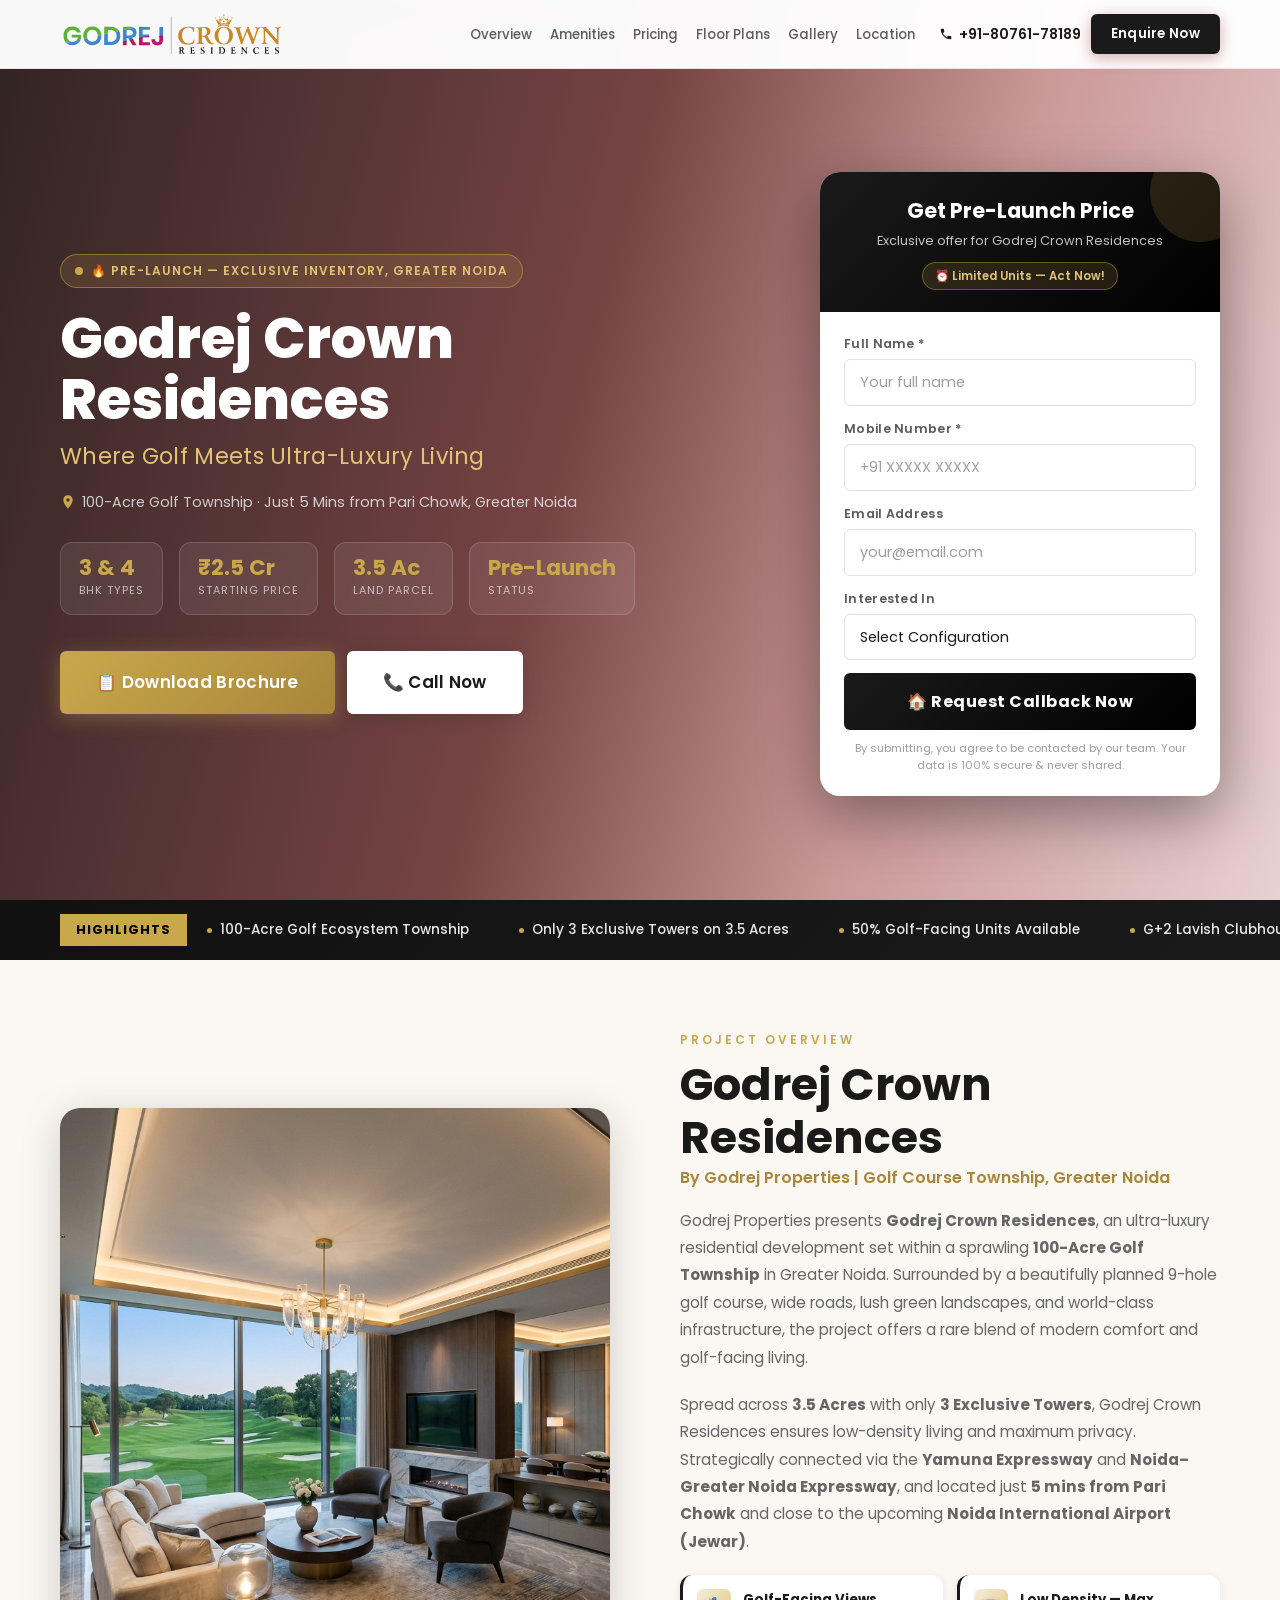
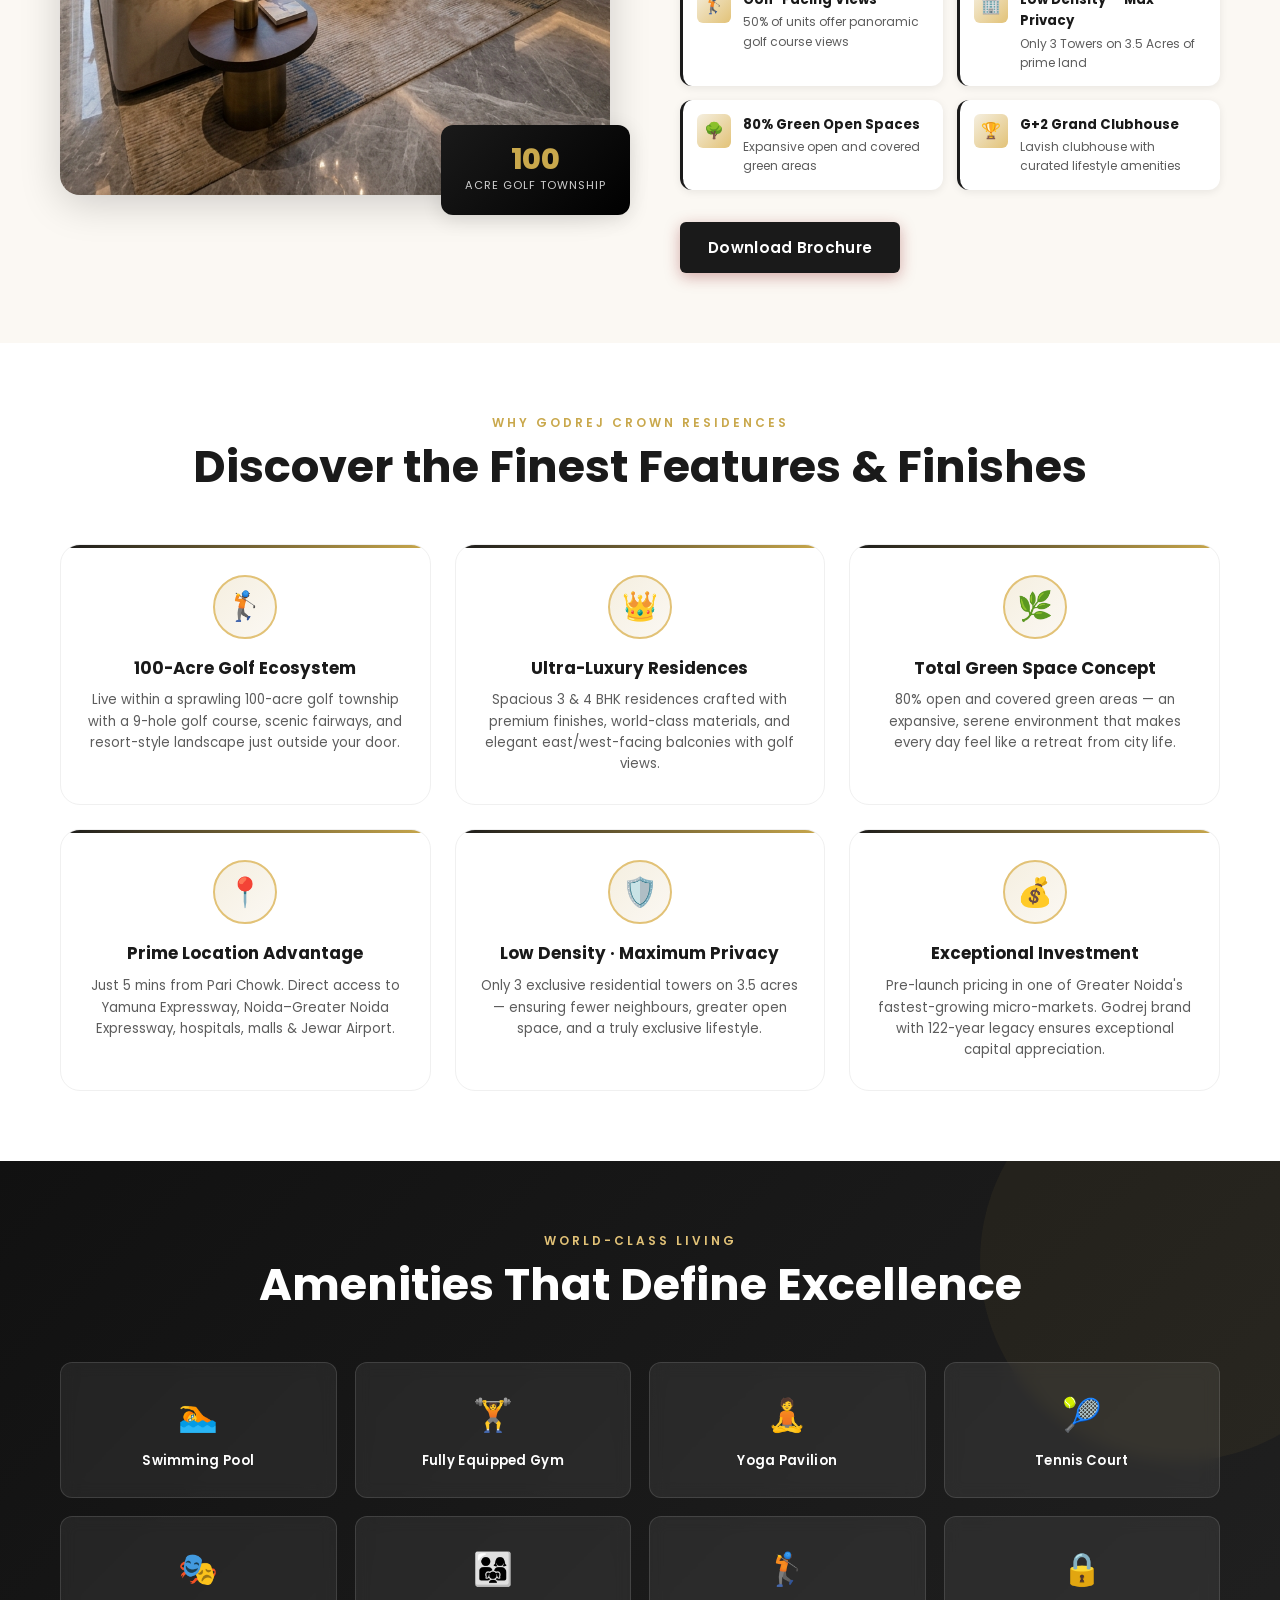
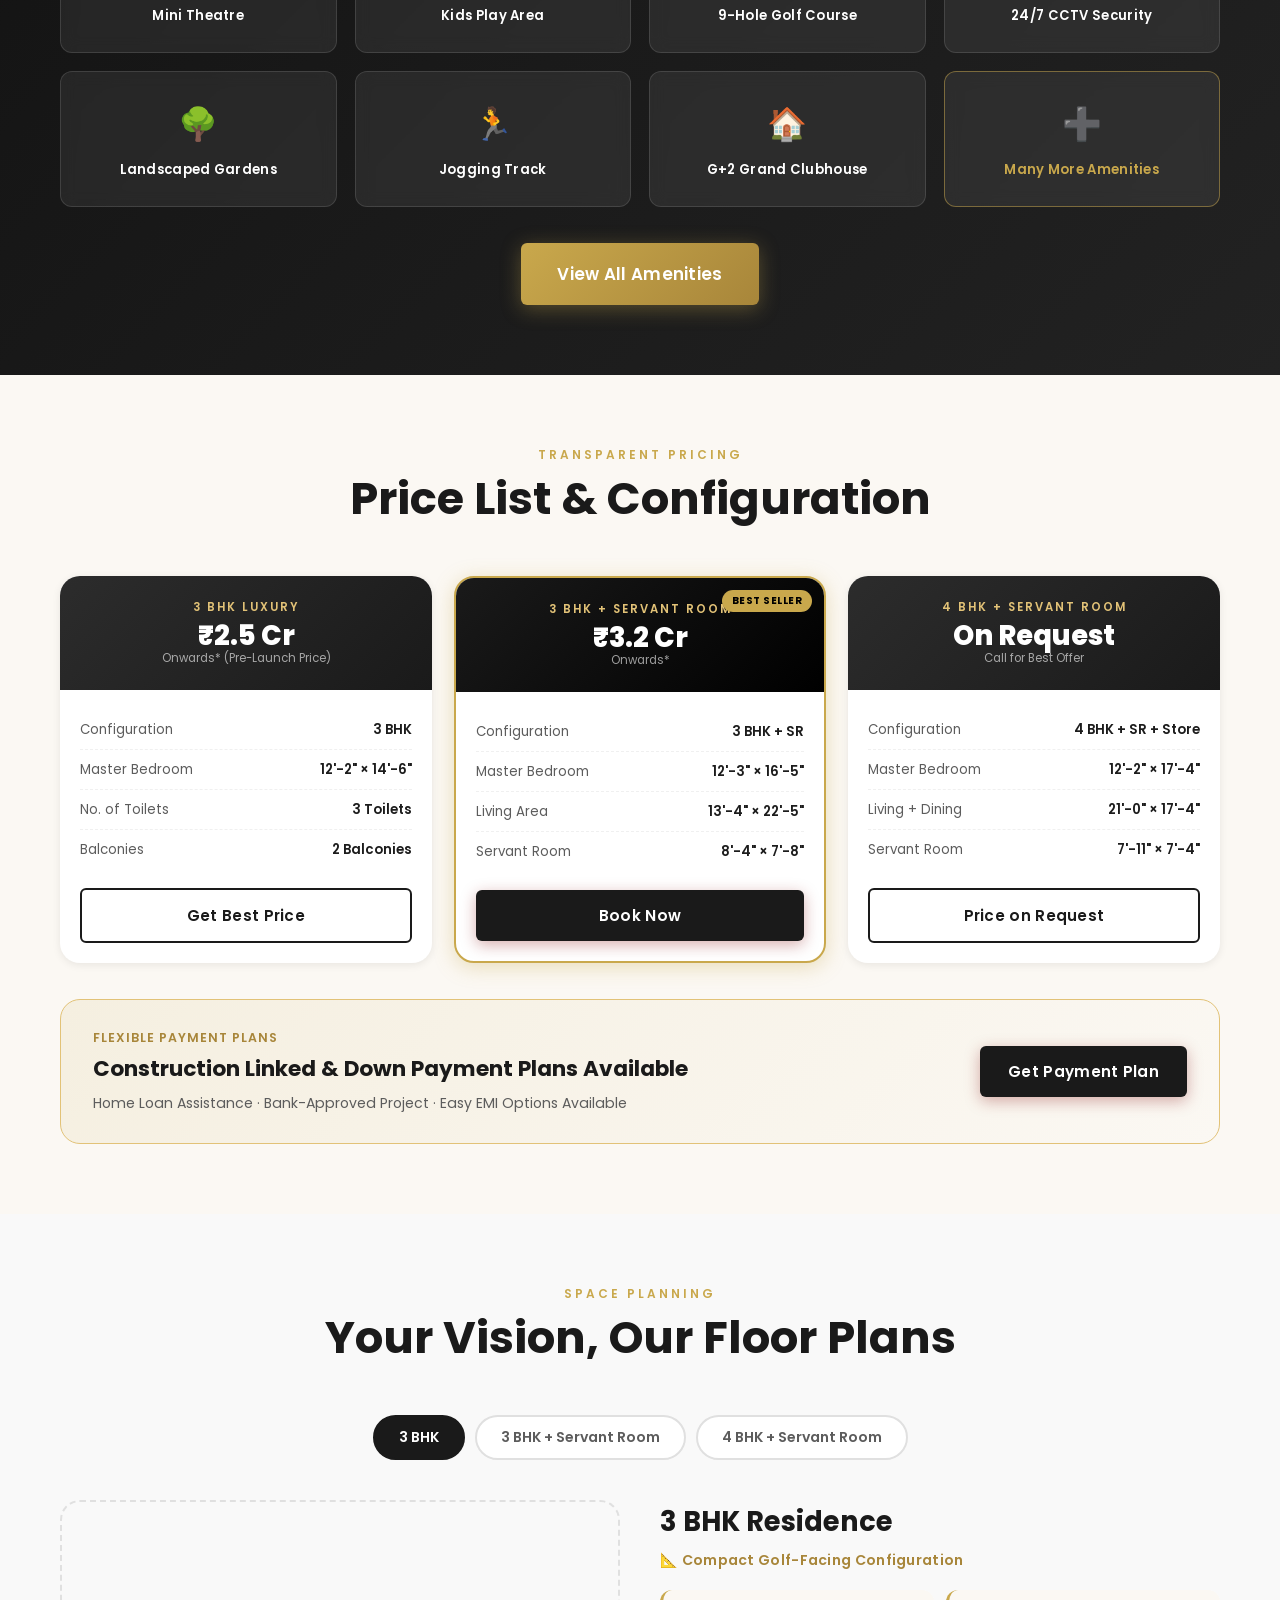
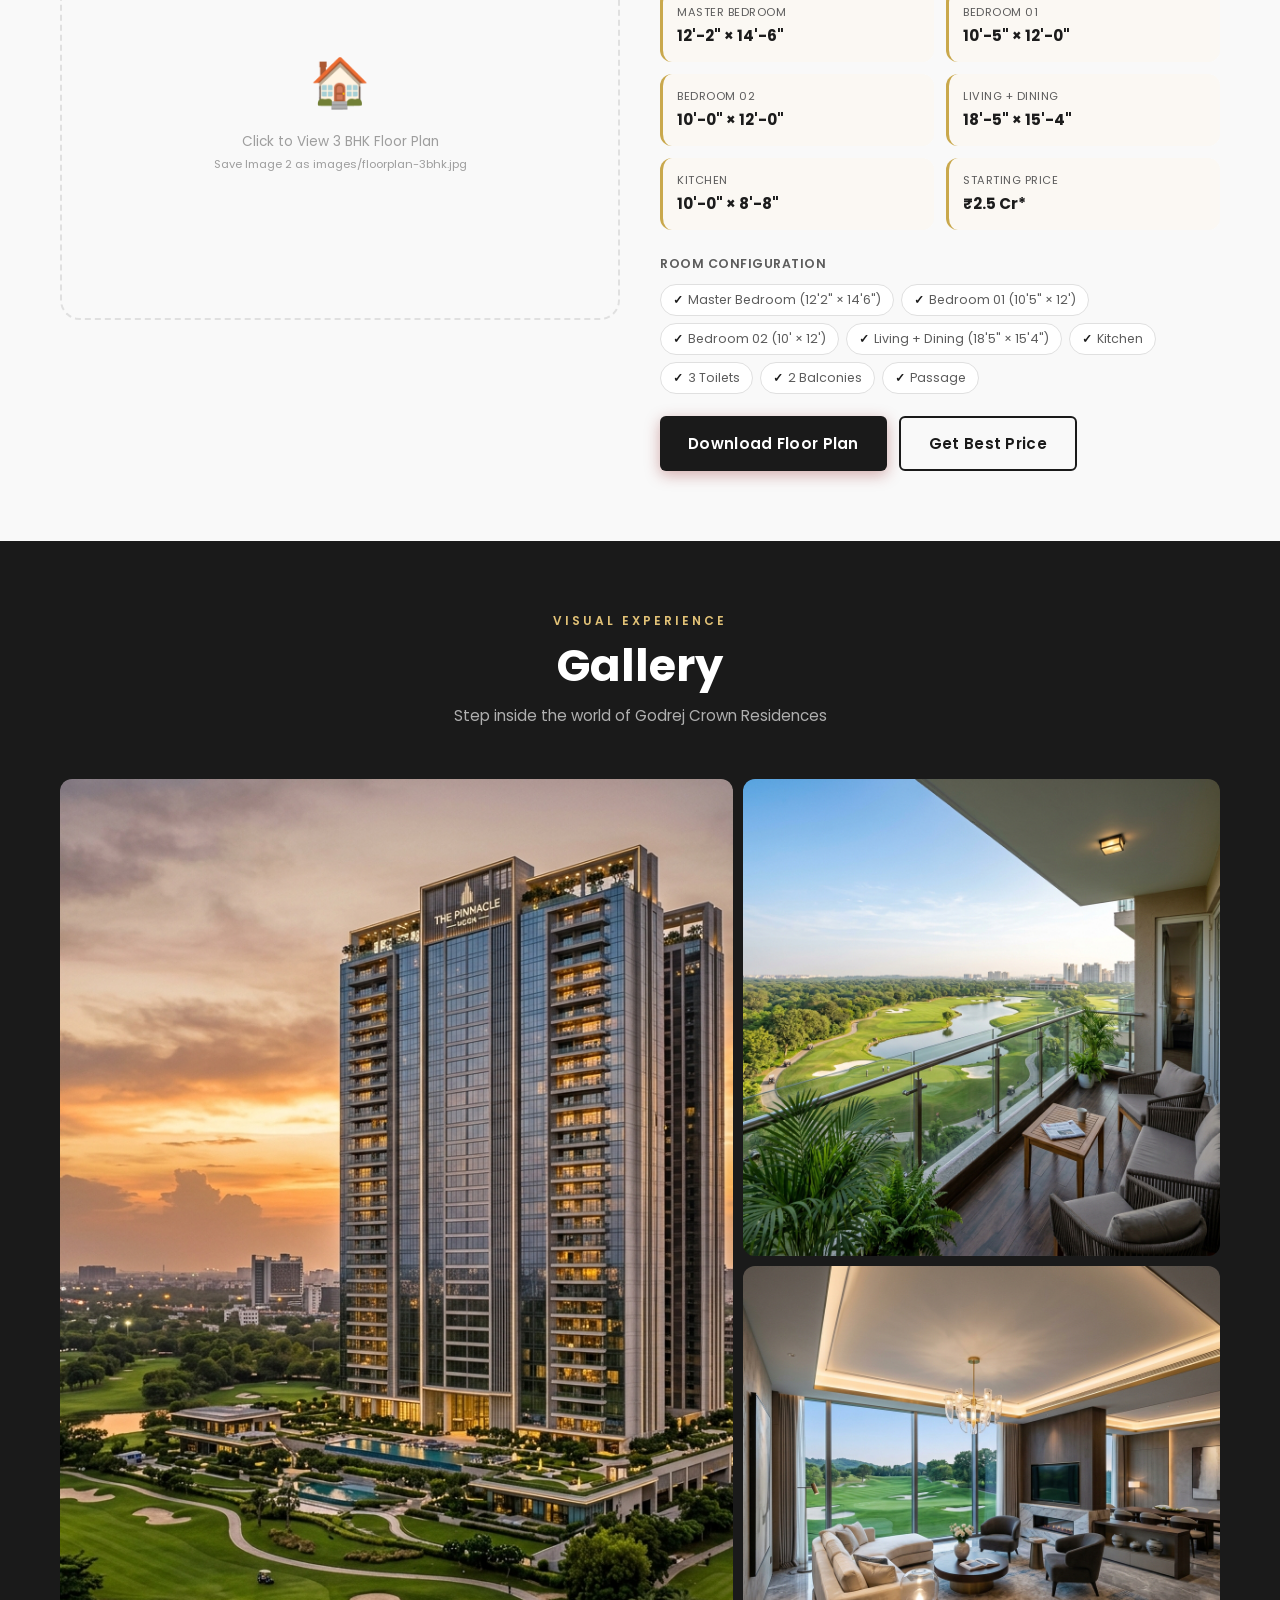
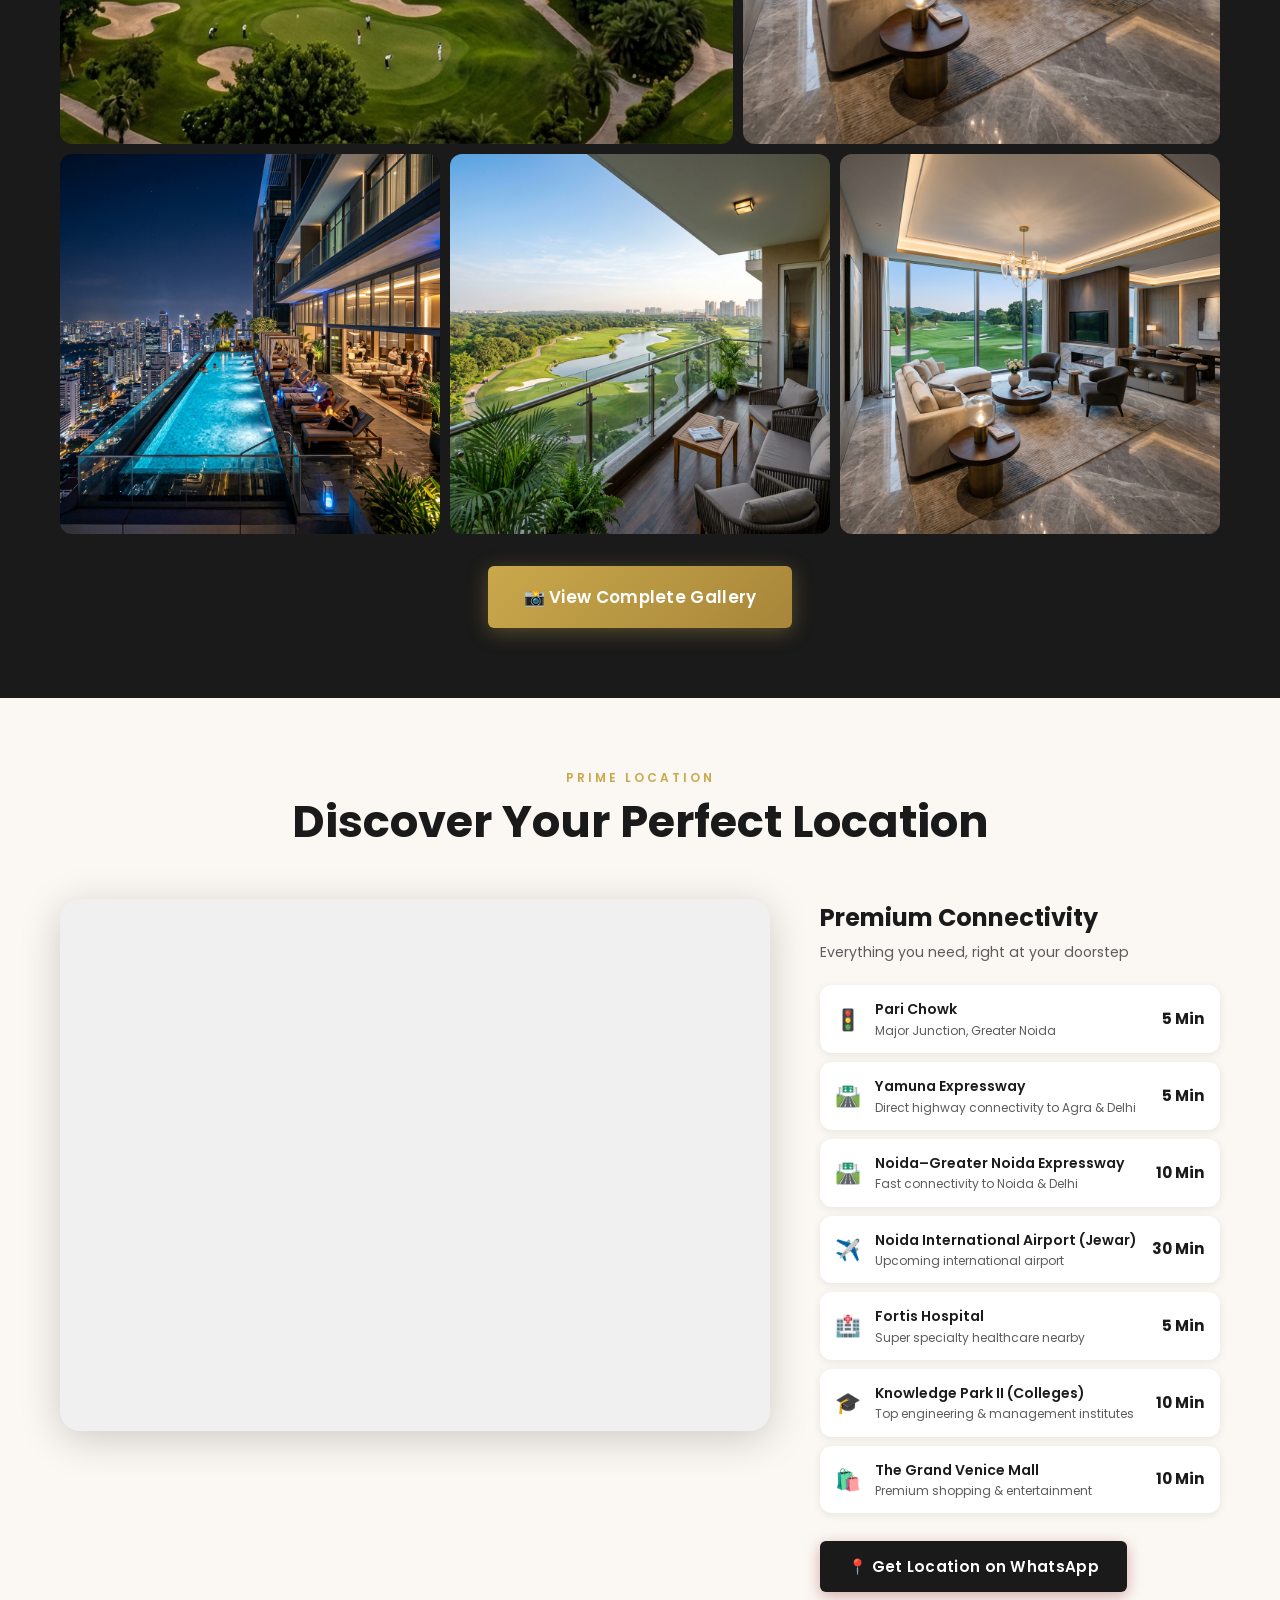
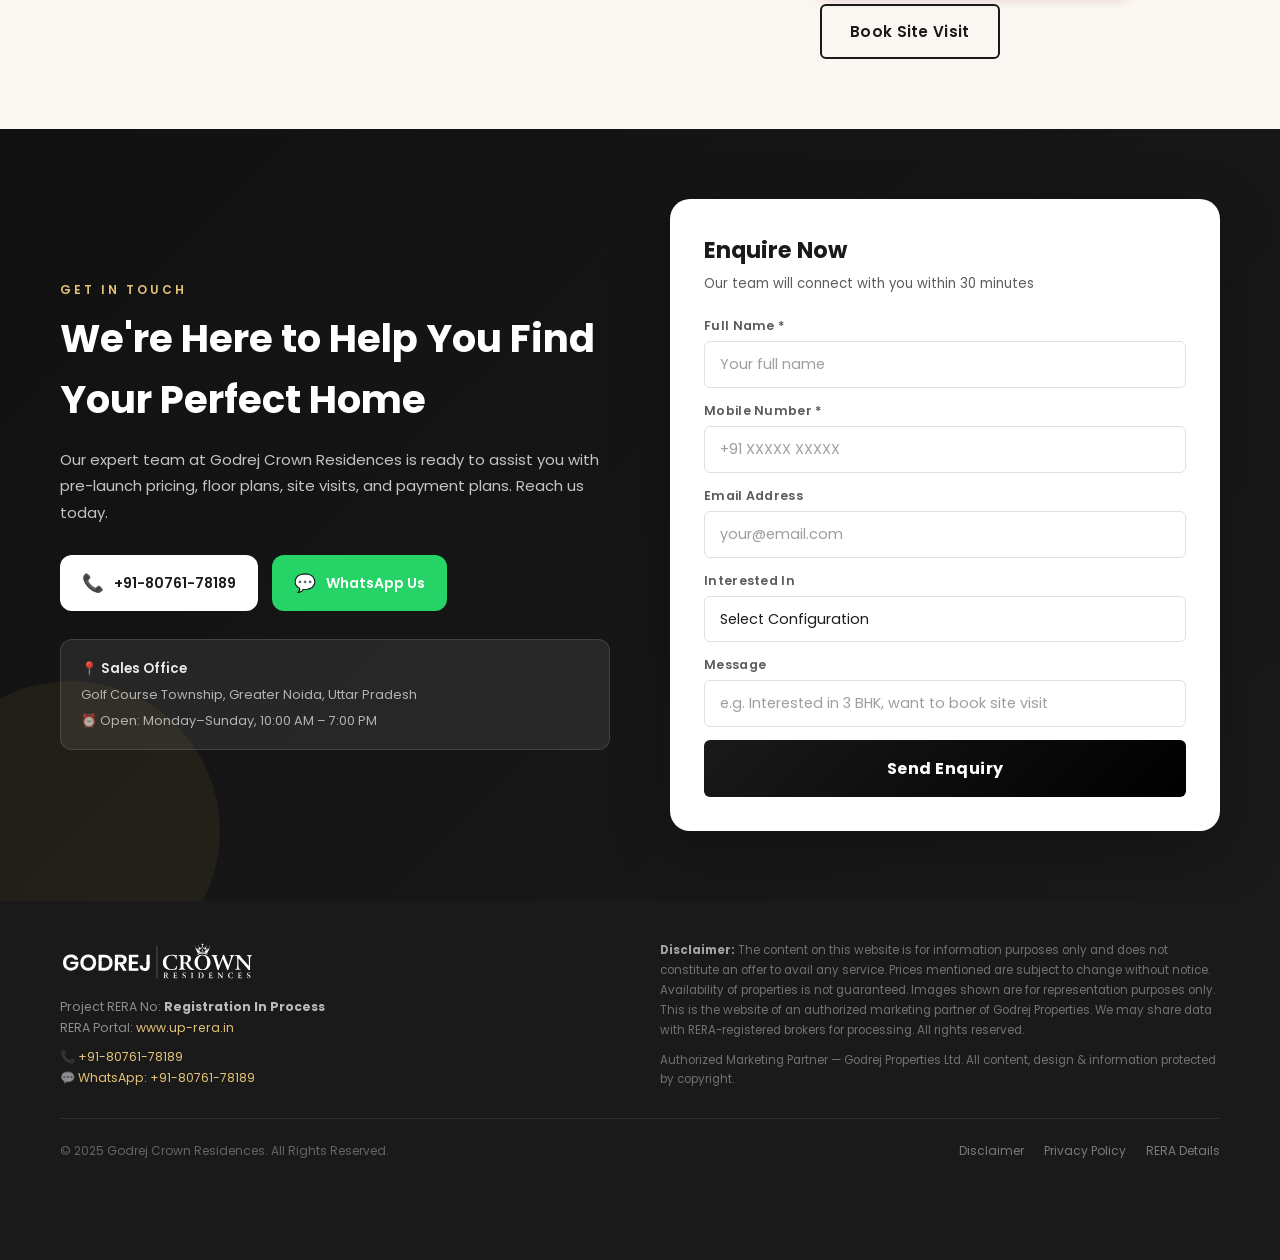
==== commit 88646686: "Redesigned popup - compact 3-field mobile-friendly with BHK chips" ====
--- a/index.html
+++ b/index.html
@@ -337,13 +337,143 @@
     .modal-overlay { display: none; position: fixed; inset: 0; background: rgba(0,0,0,0.9); z-index: 2000; align-items: center; justify-content: center; padding: 20px; }
     .modal-overlay.active { display: flex; }
     .modal-box { background: var(--white); border-radius: var(--radius-lg); width: 100%; max-width: 480px; overflow: hidden; animation: modalIn 0.3s ease; }
-    @keyframes modalIn { from{opacity:0;transform:scale(0.9);} to{opacity:1;transform:scale(1);} }
-    .modal-header-bar { background: linear-gradient(135deg, var(--maroon), var(--maroon-dark)); padding: 20px 24px; display: flex; justify-content: space-between; align-items: center; }
-    .modal-header-bar h3 { font-family: var(--font-display); color: var(--white); font-size: 1.15rem; }
-    .modal-close { width: 30px; height: 30px; background: rgba(255,255,255,0.15); border-radius: 50%; display: flex; align-items: center; justify-content: center; cursor: pointer; color: var(--white); font-size: 1.1rem; transition: var(--transition); }
-    .modal-close:hover { background: rgba(255,255,255,0.3); }
-    .modal-body-inner { padding: 26px 24px; }
-    .modal-body-inner h4 { font-size: 0.88rem; color: var(--gray-600); margin-bottom: 18px; line-height: 1.5; }
+    /* === MODAL — COMPACT MOBILE POPUP === */
+    .modal-overlay { position: fixed; inset: 0; background: rgba(0,0,0,0.75); z-index: 10000; display: none; align-items: flex-end; justify-content: center; backdrop-filter: blur(4px); }
+    .modal-overlay.open { display: flex; }
+    @media (min-width: 500px) { .modal-overlay { align-items: center; } }
+    .modal-box {
+      background: var(--white);
+      width: 100%; max-width: 420px;
+      border-radius: 24px 24px 0 0;
+      overflow: hidden;
+      animation: slideUp 0.35s cubic-bezier(0.34,1.56,0.64,1);
+      position: relative;
+    }
+    @media (min-width: 500px) {
+      .modal-box { border-radius: 20px; animation: popIn 0.3s cubic-bezier(0.34,1.56,0.64,1); }
+    }
+    @keyframes slideUp { from{transform:translateY(100%);opacity:0;} to{transform:translateY(0);opacity:1;} }
+    @keyframes popIn   { from{transform:scale(0.85);opacity:0;} to{transform:scale(1);opacity:1;} }
+
+    /* Modal top bar */
+    .modal-top {
+      background: linear-gradient(135deg, #111 0%, #1a1a1a 100%);
+      padding: 18px 20px 14px;
+      text-align: center;
+      position: relative;
+    }
+    .modal-close {
+      position: absolute; top: 14px; right: 14px;
+      width: 28px; height: 28px;
+      background: rgba(255,255,255,0.12);
+      border-radius: 50%;
+      display: flex; align-items: center; justify-content: center;
+      cursor: pointer; color: var(--white); font-size: 1rem;
+      transition: var(--transition);
+    }
+    .modal-close:hover { background: rgba(255,255,255,0.25); }
+    .modal-tag {
+      display: inline-flex; align-items: center; gap: 5px;
+      background: rgba(201,168,76,0.15);
+      border: 1px solid rgba(201,168,76,0.4);
+      border-radius: 100px;
+      padding: 3px 12px;
+      font-size: 0.68rem; font-weight: 600;
+      color: var(--gold-light); letter-spacing: 1px;
+      text-transform: uppercase; margin-bottom: 6px;
+    }
+    .modal-top h3 {
+      color: var(--white);
+      font-size: 1.1rem; font-weight: 700;
+      margin-bottom: 2px;
+    }
+    .modal-top p {
+      color: rgba(255,255,255,0.55);
+      font-size: 0.75rem;
+    }
+
+    /* Modal body */
+    .modal-body-inner { padding: 20px 20px 24px; }
+
+    /* Compact form inputs */
+    .modal-body-inner .form-group { margin-bottom: 13px; }
+    .modal-body-inner .form-group label {
+      display: block; font-size: 0.72rem; font-weight: 600;
+      color: var(--gray-600); margin-bottom: 5px;
+      text-transform: uppercase; letter-spacing: 0.5px;
+    }
+    .modal-body-inner .form-group input {
+      width: 100%;
+      padding: 13px 14px;
+      border: 1.5px solid var(--gray-200);
+      border-radius: 10px;
+      font-family: var(--font-body);
+      font-size: 0.95rem;
+      color: var(--text-dark);
+      background: var(--gray-50);
+      transition: var(--transition);
+      outline: none;
+    }
+    .modal-body-inner .form-group input:focus {
+      border-color: var(--gold);
+      background: var(--white);
+      box-shadow: 0 0 0 3px rgba(201,168,76,0.12);
+    }
+
+    /* BHK chip selector */
+    .bhk-label {
+      font-size: 0.72rem; font-weight: 600;
+      color: var(--gray-600); margin-bottom: 8px;
+      text-transform: uppercase; letter-spacing: 0.5px;
+      display: block;
+    }
+    .bhk-chips {
+      display: flex; gap: 8px; flex-wrap: wrap;
+      margin-bottom: 16px;
+    }
+    .bhk-chip {
+      flex: 1; min-width: 80px;
+      padding: 11px 8px;
+      border: 1.5px solid var(--gray-200);
+      border-radius: 10px;
+      background: var(--gray-50);
+      font-family: var(--font-body);
+      font-size: 0.8rem; font-weight: 600;
+      color: var(--gray-600);
+      cursor: pointer; text-align: center;
+      transition: var(--transition);
+      user-select: none;
+    }
+    .bhk-chip:hover { border-color: var(--gold); color: var(--black); }
+    .bhk-chip.selected {
+      background: var(--black-dark, #111);
+      border-color: var(--gold);
+      color: var(--gold);
+    }
+    #modal-config-hidden { display: none; }
+
+    /* Submit */
+    .modal-submit {
+      width: 100%;
+      padding: 15px;
+      background: linear-gradient(135deg, var(--gold) 0%, var(--gold-dark) 100%);
+      color: var(--black-dark, #111);
+      border: none; border-radius: 12px;
+      font-family: var(--font-body);
+      font-size: 1rem; font-weight: 800;
+      cursor: pointer;
+      transition: var(--transition);
+      letter-spacing: 0.3px;
+    }
+    .modal-submit:hover { transform: translateY(-2px); box-shadow: 0 6px 20px rgba(201,168,76,0.4); }
+    .modal-submit:active { transform: scale(0.98); }
+    .modal-privacy {
+      text-align: center;
+      font-size: 0.68rem;
+      color: var(--gray-400);
+      margin-top: 10px;
+    }
+
 
     /* === SCROLL TOP === */
     #scroll-top { position: fixed; bottom: 90px; right: 20px; width: 44px; height: 44px; background: var(--maroon); color: var(--white); border-radius: 50%; display: none; align-items: center; justify-content: center; cursor: pointer; z-index: 999; font-size: 1.2rem; box-shadow: var(--shadow-md); transition: var(--transition); }
@@ -472,7 +602,7 @@
 ========================================================= -->
 <section id="hero">
   <div class="hero-bg">
-    <img src="images/hero_tower.png" alt="Godrej Crown Residences — Golf-Facing Luxury Towers, Greater Noida" loading="eager">
+    <img src="images/hero_banner.webp" alt="Godrej Crown Residences — Golf Course Panoramic View, Greater Noida" loading="eager" style="object-position:center center;">
   </div>
   <div class="hero-overlay"></div>
 
@@ -1291,35 +1421,39 @@
 ========================================================= -->
 <div class="modal-overlay" id="enquiry-modal" onclick="closeModal(event)">
   <div class="modal-box" onclick="event.stopPropagation()">
-    <div class="modal-header-bar">
-      <h3>🏠 Godrej Crown Residences — Enquire</h3>
-      <div class="modal-close" onclick="closeModal()">×</div>
-    </div>
+
+    <!-- Top Bar -->
+    <div class="modal-top">
+      <div class="modal-close" onclick="closeModal()">✕</div>
+      <div class="modal-tag">🏆 Pre-Launch Offer</div>
+      <h3>Get Exclusive Price Details</h3>
+      <p>Godrej Crown Residences · Greater Noida</p>
+    </div>
+
+    <!-- Form Body -->
     <div class="modal-body-inner">
-      <h4>Get exclusive pre-launch pricing, floor plans & payment plan details for Godrej Crown Residences, Greater Noida</h4>
       <form onsubmit="handleFormSubmit(event, 'modal-form')">
+
         <div class="form-group">
-          <label>Full Name *</label>
-          <input type="text" name="name" placeholder="Your full name" required autocomplete="name">
-        </div>
+          <label>Your Name *</label>
+          <input type="text" name="name" placeholder="Enter your full name" required autocomplete="name">
+        </div>
+
         <div class="form-group">
           <label>Mobile Number *</label>
-          <input type="tel" name="phone" placeholder="+91 XXXXX XXXXX" required autocomplete="tel">
-        </div>
-        <div class="form-group">
-          <label>Email Address</label>
-          <input type="email" name="email" placeholder="your@email.com" autocomplete="email">
-        </div>
-        <div class="form-group">
-          <label>Configuration Interested In</label>
-          <select name="config">
-            <option value="">Select BHK Type</option>
-            <option value="3BHK">3 BHK (₹2.5 Cr Onwards)</option>
-            <option value="3BHK+SR">3 BHK + Servant Room</option>
-            <option value="4BHK+SR">4 BHK + Servant Room</option>
-          </select>
-        </div>
-        <button type="submit" class="form-submit-btn">Get Exclusive Pre-Launch Details</button>
+          <input type="tel" name="phone" placeholder="+91 XXXXX XXXXX" required autocomplete="tel" pattern="[0-9+\s]{10,13}">
+        </div>
+
+        <span class="bhk-label">Interested In *</span>
+        <div class="bhk-chips">
+          <div class="bhk-chip" onclick="selectChip(this,'3 BHK')">3 BHK</div>
+          <div class="bhk-chip" onclick="selectChip(this,'3 BHK + SR')">3 BHK + SR</div>
+          <div class="bhk-chip" onclick="selectChip(this,'4 BHK + SR')">4 BHK + SR</div>
+        </div>
+        <input type="hidden" name="config" id="modal-config-hidden" value="Not Selected">
+
+        <button type="submit" class="modal-submit">🔓 Get Pre-Launch Price →</button>
+        <p class="modal-privacy">🔒 No spam. Your info is 100% safe with us.</p>
       </form>
     </div>
   </div>
@@ -1352,7 +1486,7 @@
   // ⚠️  GOOGLE SHEETS SETUP — REPLACE WITH YOUR WEB APP URL
   // Follow steps in setup_guide.md to get this URL
   // ============================================================
-  const GOOGLE_SHEET_URL = 'https://script.google.com/macros/s/YOUR_SCRIPT_ID_HERE/exec';
+  const GOOGLE_SHEET_URL = 'https://script.google.com/macros/s/AKfycby-FulOdhuyUUp1A8RXs8XhQ45ACMDeWqdlsYnamL-lXZQWIatbfeET3IvoHHINyZtv/exec';
   const PROJECT_NAME = 'Godrej Crown Residences';
 
   // ============================================================
@@ -1385,19 +1519,10 @@
       });
     } catch (e) {}
 
-    // Show success UI
-    if (formId === 'hero-form') {
-      document.querySelector('#hero-form').style.display = 'none';
-      document.querySelector('#form-success').style.display = 'block';
-    } else {
-      form.innerHTML = `
-        <div style="text-align:center;padding:24px 0;">
-          <div style="font-size:3rem;margin-bottom:10px;">✅</div>
-          <h3 style="color:var(--maroon);font-family:var(--font-display);margin-bottom:8px;">Thank You!</h3>
-          <p style="color:var(--gray-600);font-size:0.88rem;">Our team will call you within 30 minutes.<br>Check WhatsApp for project details.</p>
-          <a href="https://wa.me/918076178189" target="_blank" style="display:inline-block;margin-top:16px;background:#25D366;color:#fff;padding:12px 24px;border-radius:6px;font-weight:600;font-size:0.88rem;">💬 Continue on WhatsApp</a>
-        </div>`;
-    }
+    // Redirect to Thank You page
+    setTimeout(() => {
+      window.location.href = 'thankyou.html';
+    }, 600);
     closeModal();
   }
 
@@ -1405,12 +1530,12 @@
   // MODAL
   // ============================================================
   function openModal() {
-    document.getElementById('enquiry-modal').classList.add('active');
+    document.getElementById('enquiry-modal').classList.add('open');
     document.body.style.overflow = 'hidden';
   }
   function closeModal(event) {
     if (!event || event.target === document.getElementById('enquiry-modal')) {
-      document.getElementById('enquiry-modal').classList.remove('active');
+      document.getElementById('enquiry-modal').classList.remove('open');
       document.body.style.overflow = '';
     }
   }
@@ -1465,6 +1590,11 @@
   document.addEventListener('mouseleave', e => {
     if (e.clientY < 10 && !exitShown) { exitShown = true; openModal(); }
   });
+  function selectChip(el, val) {
+    document.querySelectorAll('.bhk-chip').forEach(c => c.classList.remove('selected'));
+    el.classList.add('selected');
+    document.getElementById('modal-config-hidden').value = val;
+  }
 </script>
 
 </body>
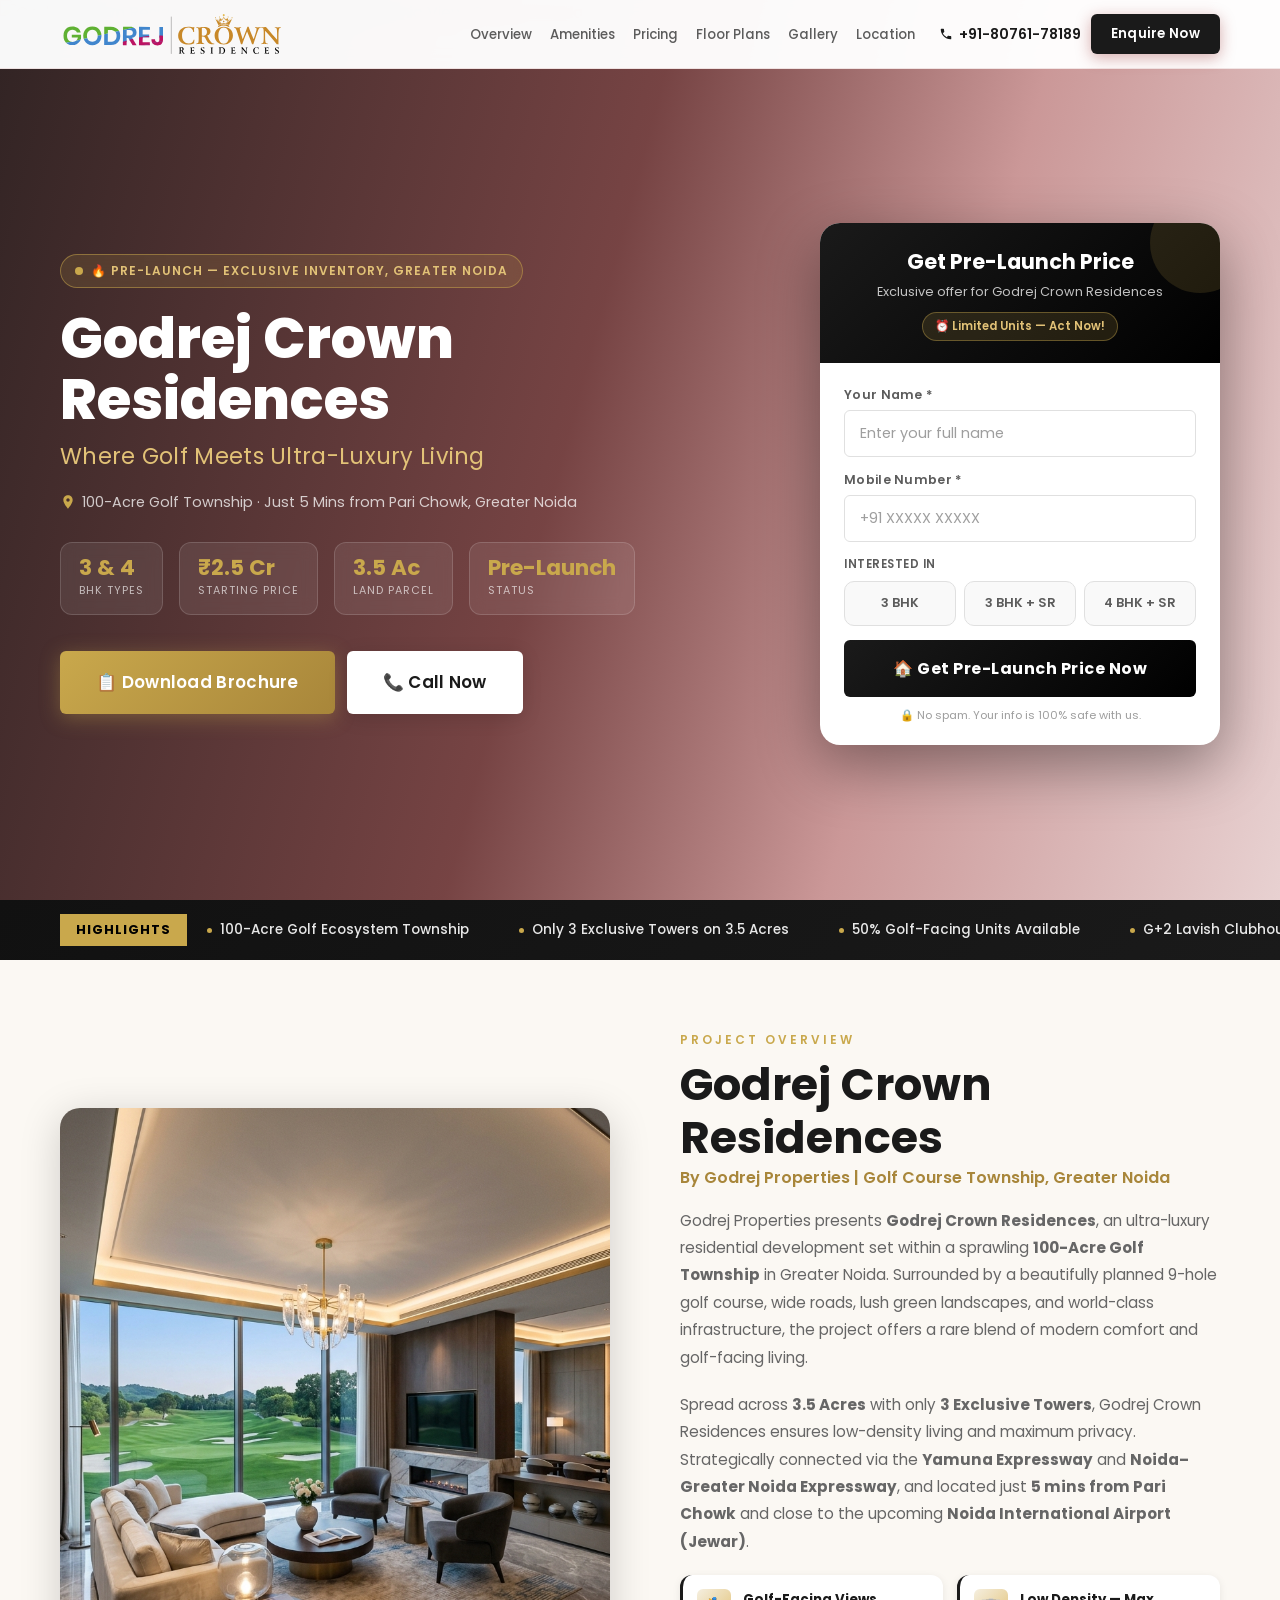
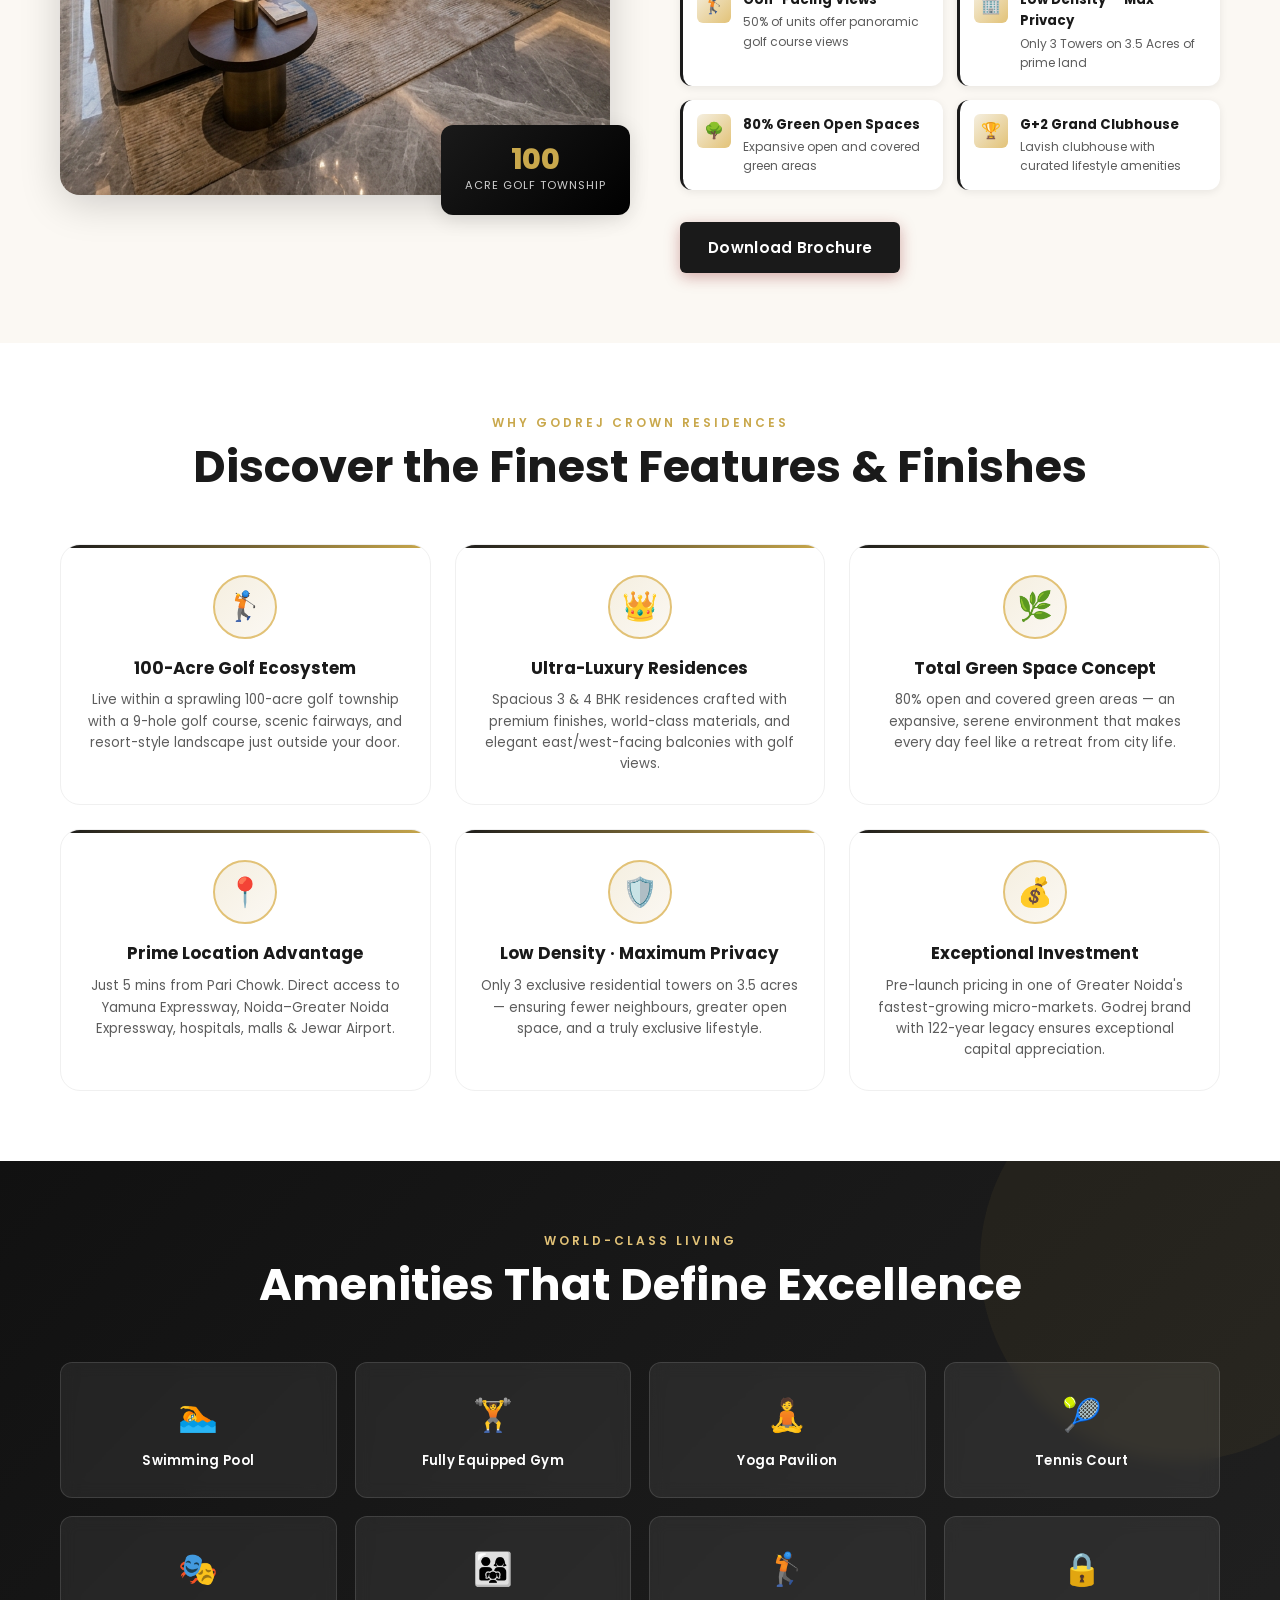
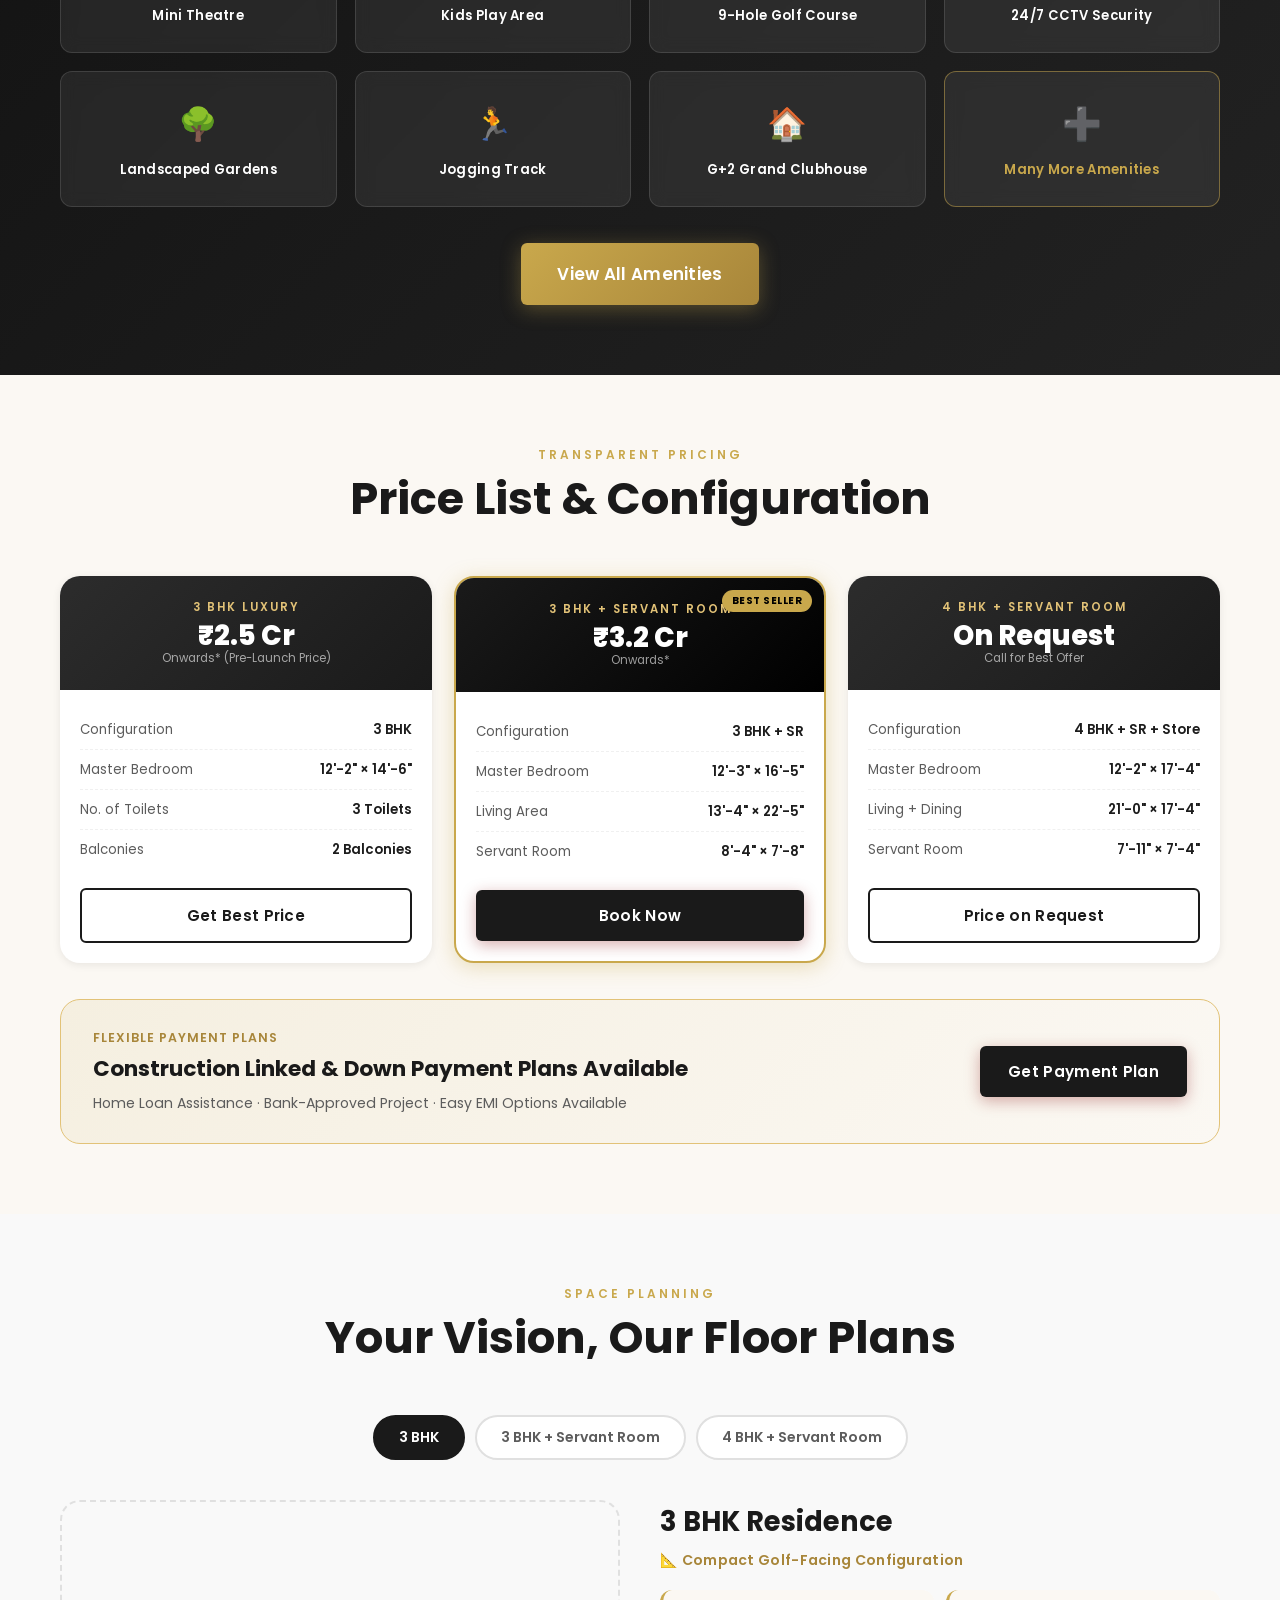
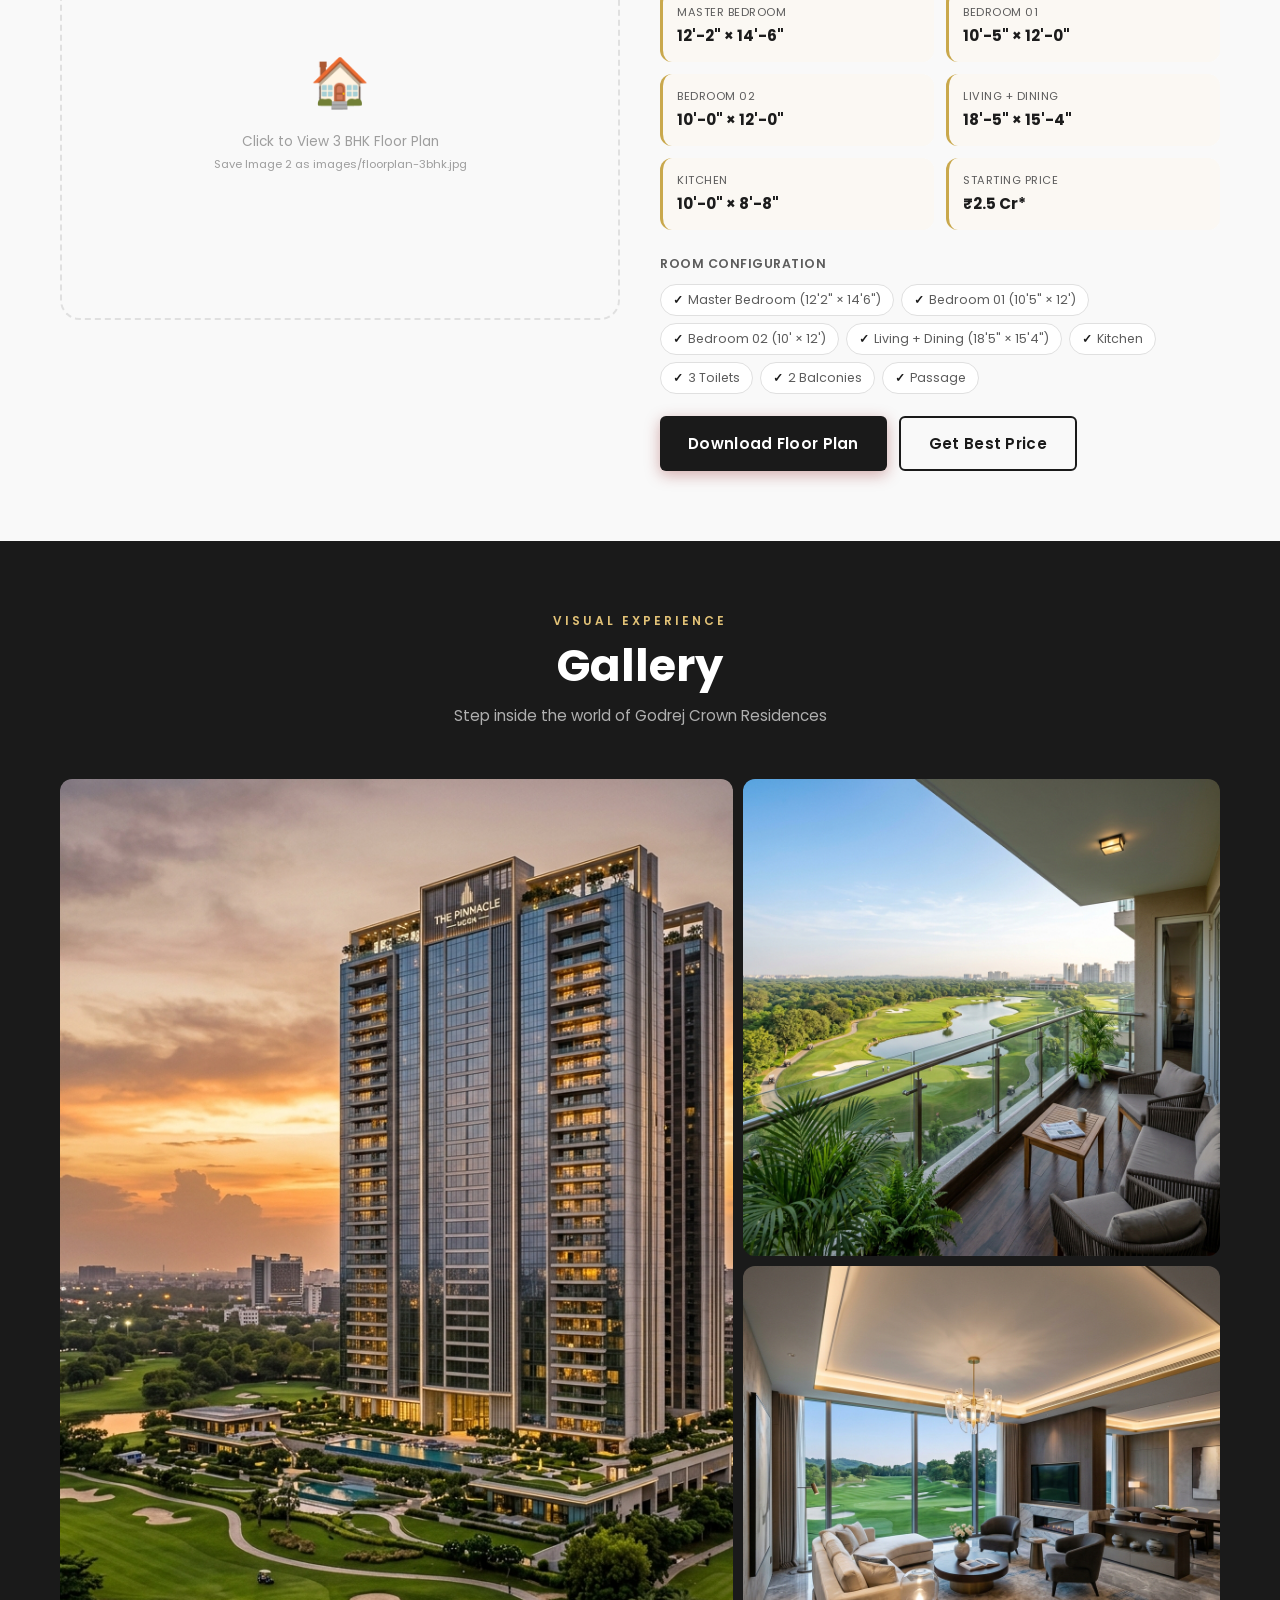
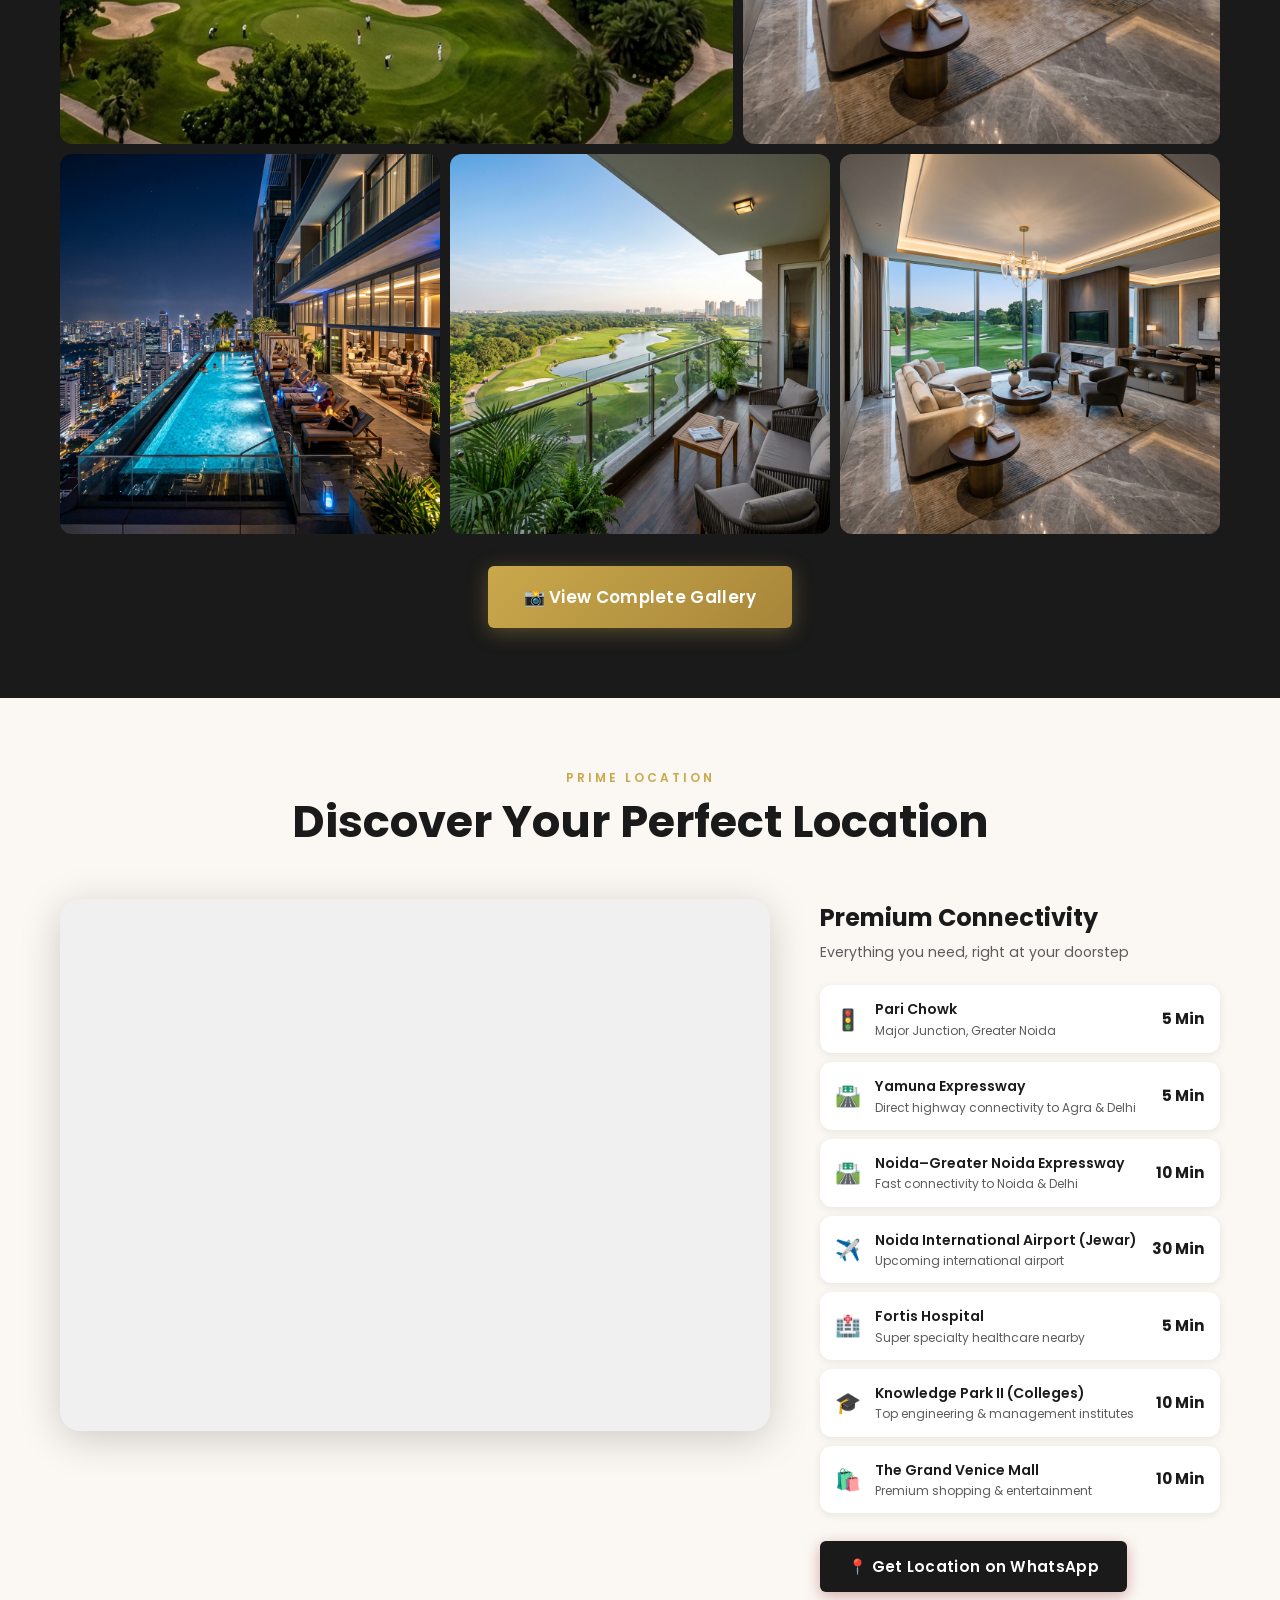
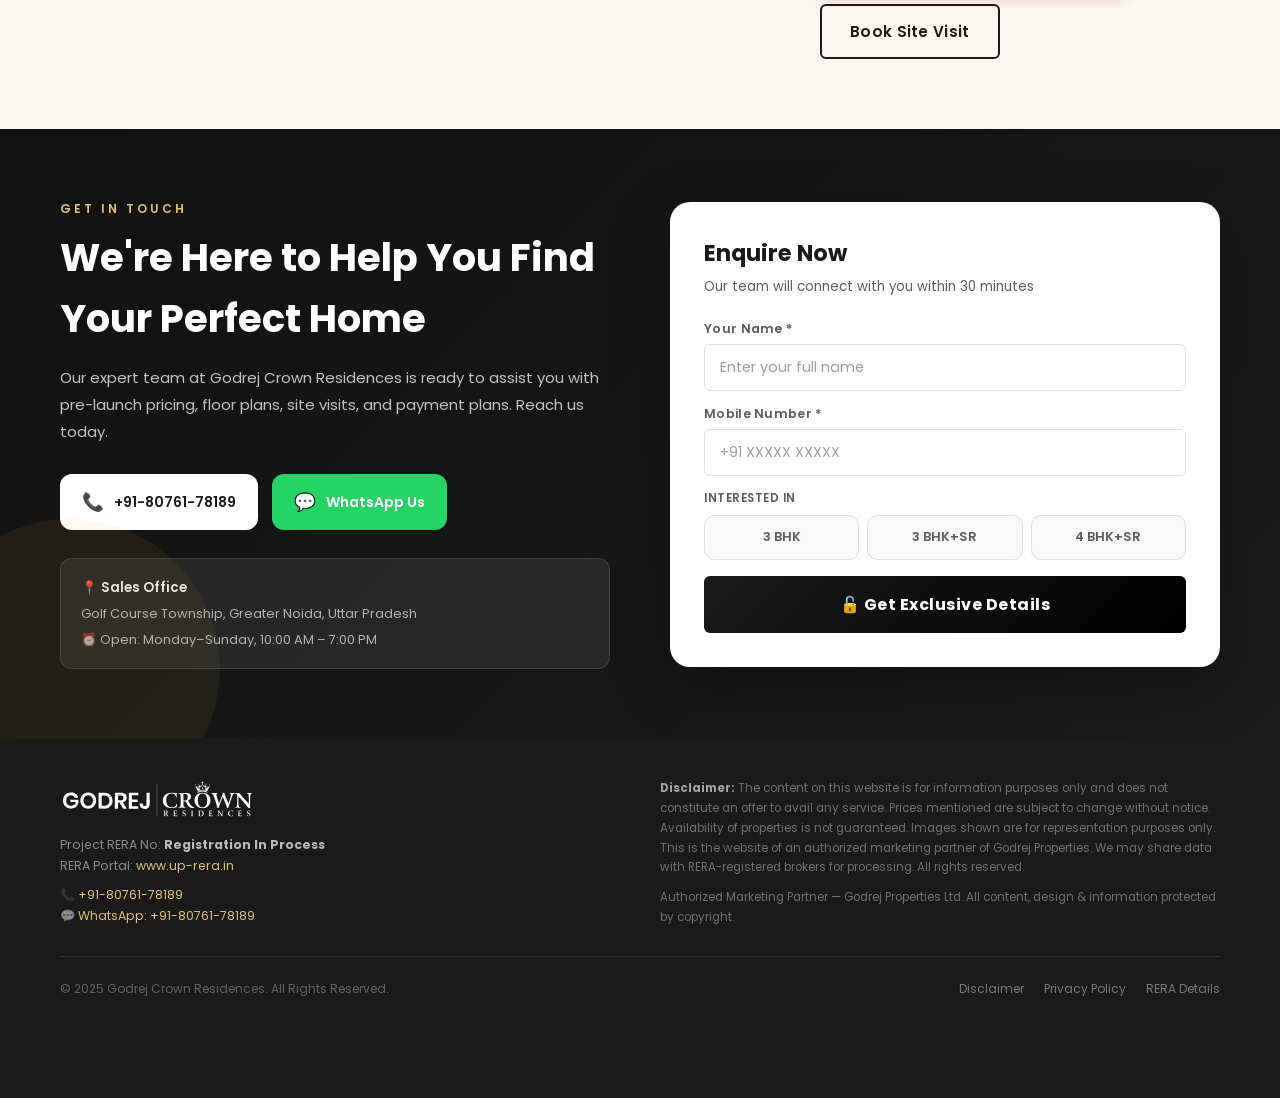
==== commit e5476f44: "Sync local index.html and images" ====
--- a/index.html
+++ b/index.html
@@ -660,30 +660,24 @@
         </div>
         <form id="hero-form" onsubmit="handleFormSubmit(event, 'hero-form')">
           <div class="form-group">
-            <label for="hero-name">Full Name *</label>
-            <input type="text" id="hero-name" name="name" placeholder="Your full name" required autocomplete="name">
+            <label for="hero-name">Your Name *</label>
+            <input type="text" id="hero-name" name="name" placeholder="Enter your full name" required autocomplete="name">
           </div>
           <div class="form-group">
             <label for="hero-phone">Mobile Number *</label>
             <input type="tel" id="hero-phone" name="phone" placeholder="+91 XXXXX XXXXX" required autocomplete="tel">
           </div>
-          <div class="form-group">
-            <label for="hero-email">Email Address</label>
-            <input type="email" id="hero-email" name="email" placeholder="your@email.com" autocomplete="email">
-          </div>
-          <div class="form-group">
-            <label for="hero-config">Interested In</label>
-            <select id="hero-config" name="config">
-              <option value="">Select Configuration</option>
-              <option value="3BHK">3 BHK (₹2.5 Cr Onwards)</option>
-              <option value="3BHK+SR">3 BHK + Servant Room</option>
-              <option value="4BHK+SR">4 BHK + Servant Room</option>
-            </select>
-          </div>
+          <span class="bhk-label" style="margin-bottom:8px;">Interested In</span>
+          <div class="bhk-chips" style="margin-bottom:14px;">
+            <div class="bhk-chip" onclick="selectChip(this,'3 BHK')">3 BHK</div>
+            <div class="bhk-chip" onclick="selectChip(this,'3 BHK + SR')">3 BHK + SR</div>
+            <div class="bhk-chip" onclick="selectChip(this,'4 BHK + SR')">4 BHK + SR</div>
+          </div>
+          <input type="hidden" id="hero-config" name="config" value="Not Selected">
           <button type="submit" class="form-submit-btn" id="hero-submit-btn">
-            🏠 Request Callback Now
+            🏠 Get Pre-Launch Price Now
           </button>
-          <p class="form-disclaimer">By submitting, you agree to be contacted by our team. Your data is 100% secure & never shared.</p>
+          <p class="form-disclaimer">🔒 No spam. Your info is 100% safe with us.</p>
         </form>
       </div>
     </div>
@@ -1339,31 +1333,21 @@
         <p>Our team will connect with you within 30 minutes</p>
         <form onsubmit="handleFormSubmit(event, 'contact-form')">
           <div class="form-group">
-            <label>Full Name *</label>
-            <input type="text" name="name" placeholder="Your full name" required autocomplete="name">
+            <label>Your Name *</label>
+            <input type="text" name="name" placeholder="Enter your full name" required autocomplete="name">
           </div>
           <div class="form-group">
             <label>Mobile Number *</label>
             <input type="tel" name="phone" placeholder="+91 XXXXX XXXXX" required autocomplete="tel">
           </div>
-          <div class="form-group">
-            <label>Email Address</label>
-            <input type="email" name="email" placeholder="your@email.com" autocomplete="email">
-          </div>
-          <div class="form-group">
-            <label>Interested In</label>
-            <select name="config">
-              <option value="">Select Configuration</option>
-              <option value="3BHK">3 BHK (₹2.5 Cr+)</option>
-              <option value="3BHK+SR">3 BHK + Servant Room</option>
-              <option value="4BHK+SR">4 BHK + Servant Room</option>
-            </select>
-          </div>
-          <div class="form-group">
-            <label>Message</label>
-            <input type="text" name="message" placeholder="e.g. Interested in 3 BHK, want to book site visit">
-          </div>
-          <button type="submit" class="form-submit-btn">Send Enquiry</button>
+          <span class="bhk-label" style="color:var(--gray-600);margin-bottom:8px;">Interested In</span>
+          <div class="bhk-chips" style="margin-bottom:16px;">
+            <div class="bhk-chip" onclick="selectChip(this,'3 BHK')">3 BHK</div>
+            <div class="bhk-chip" onclick="selectChip(this,'3 BHK + SR')">3 BHK+SR</div>
+            <div class="bhk-chip" onclick="selectChip(this,'4 BHK + SR')">4 BHK+SR</div>
+          </div>
+          <input type="hidden" name="config" value="Not Selected">
+          <button type="submit" class="form-submit-btn">🔓 Get Exclusive Details</button>
         </form>
       </div>
     </div>
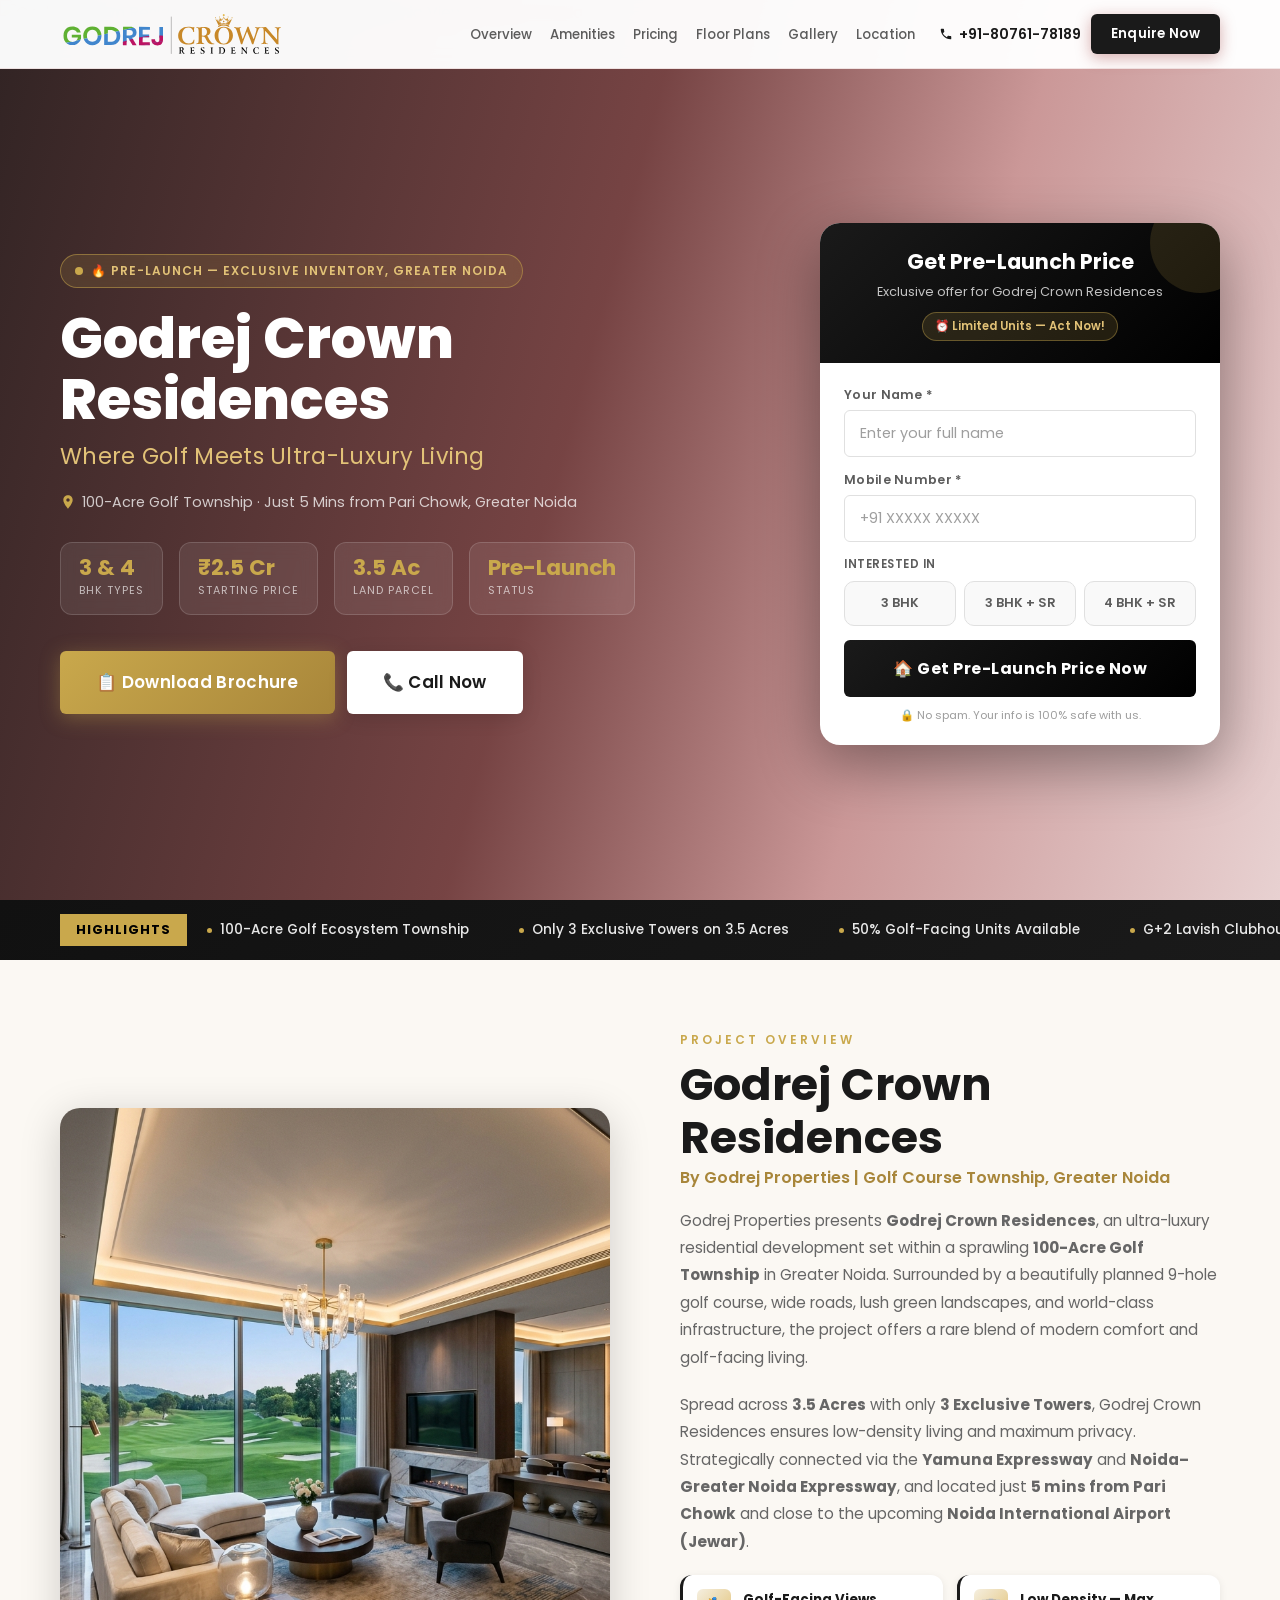
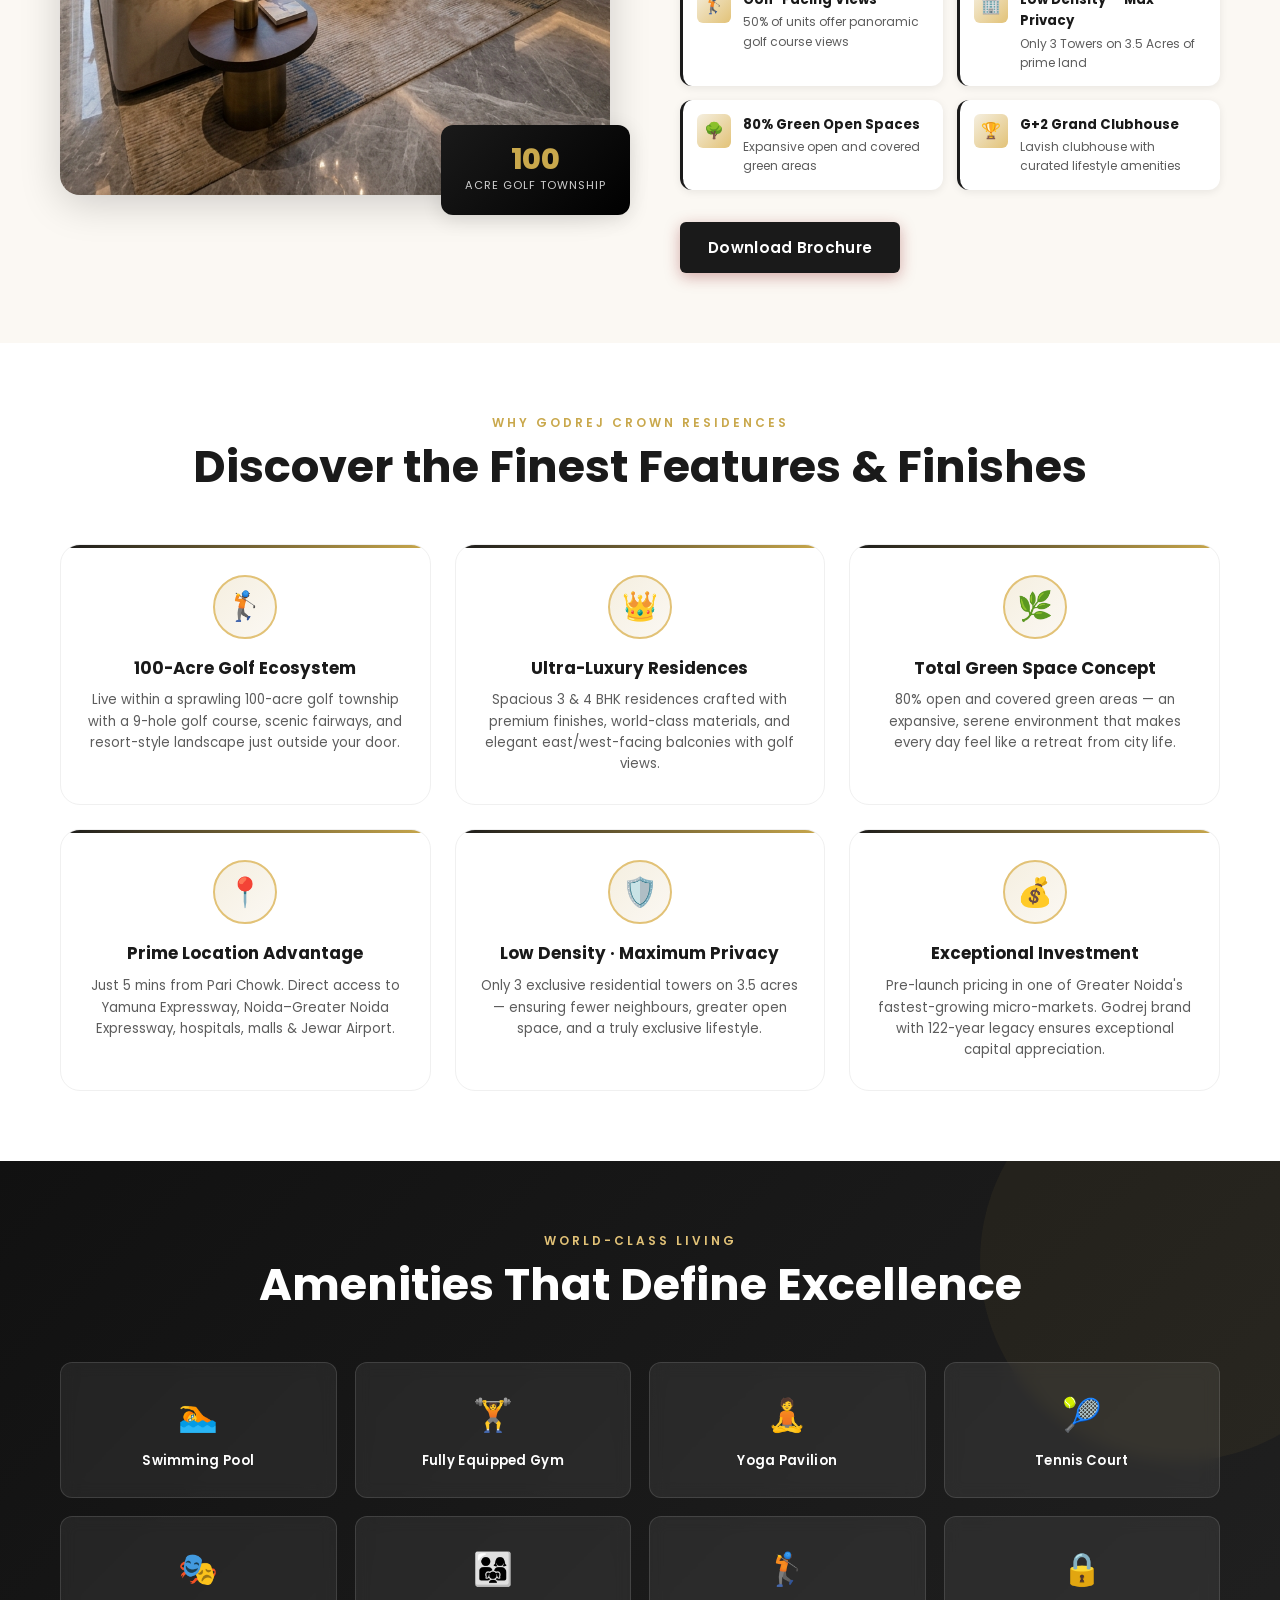
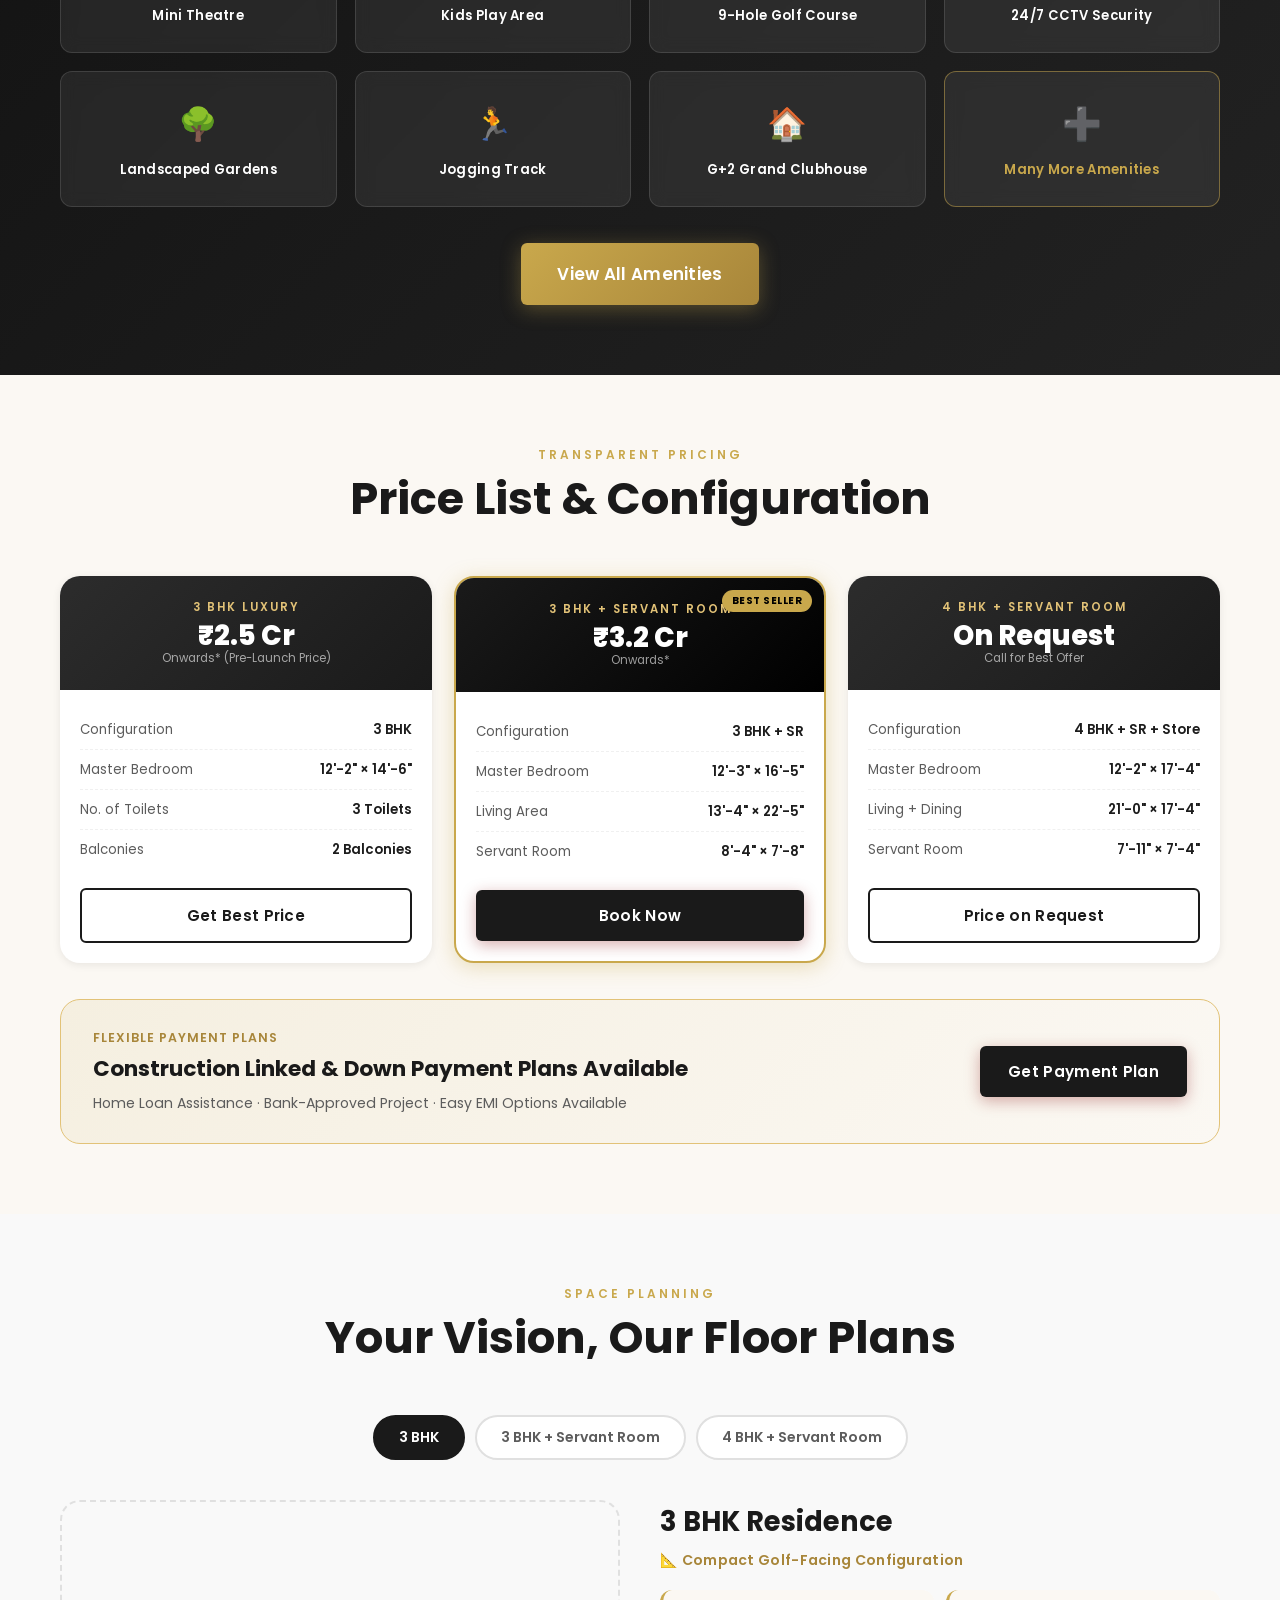
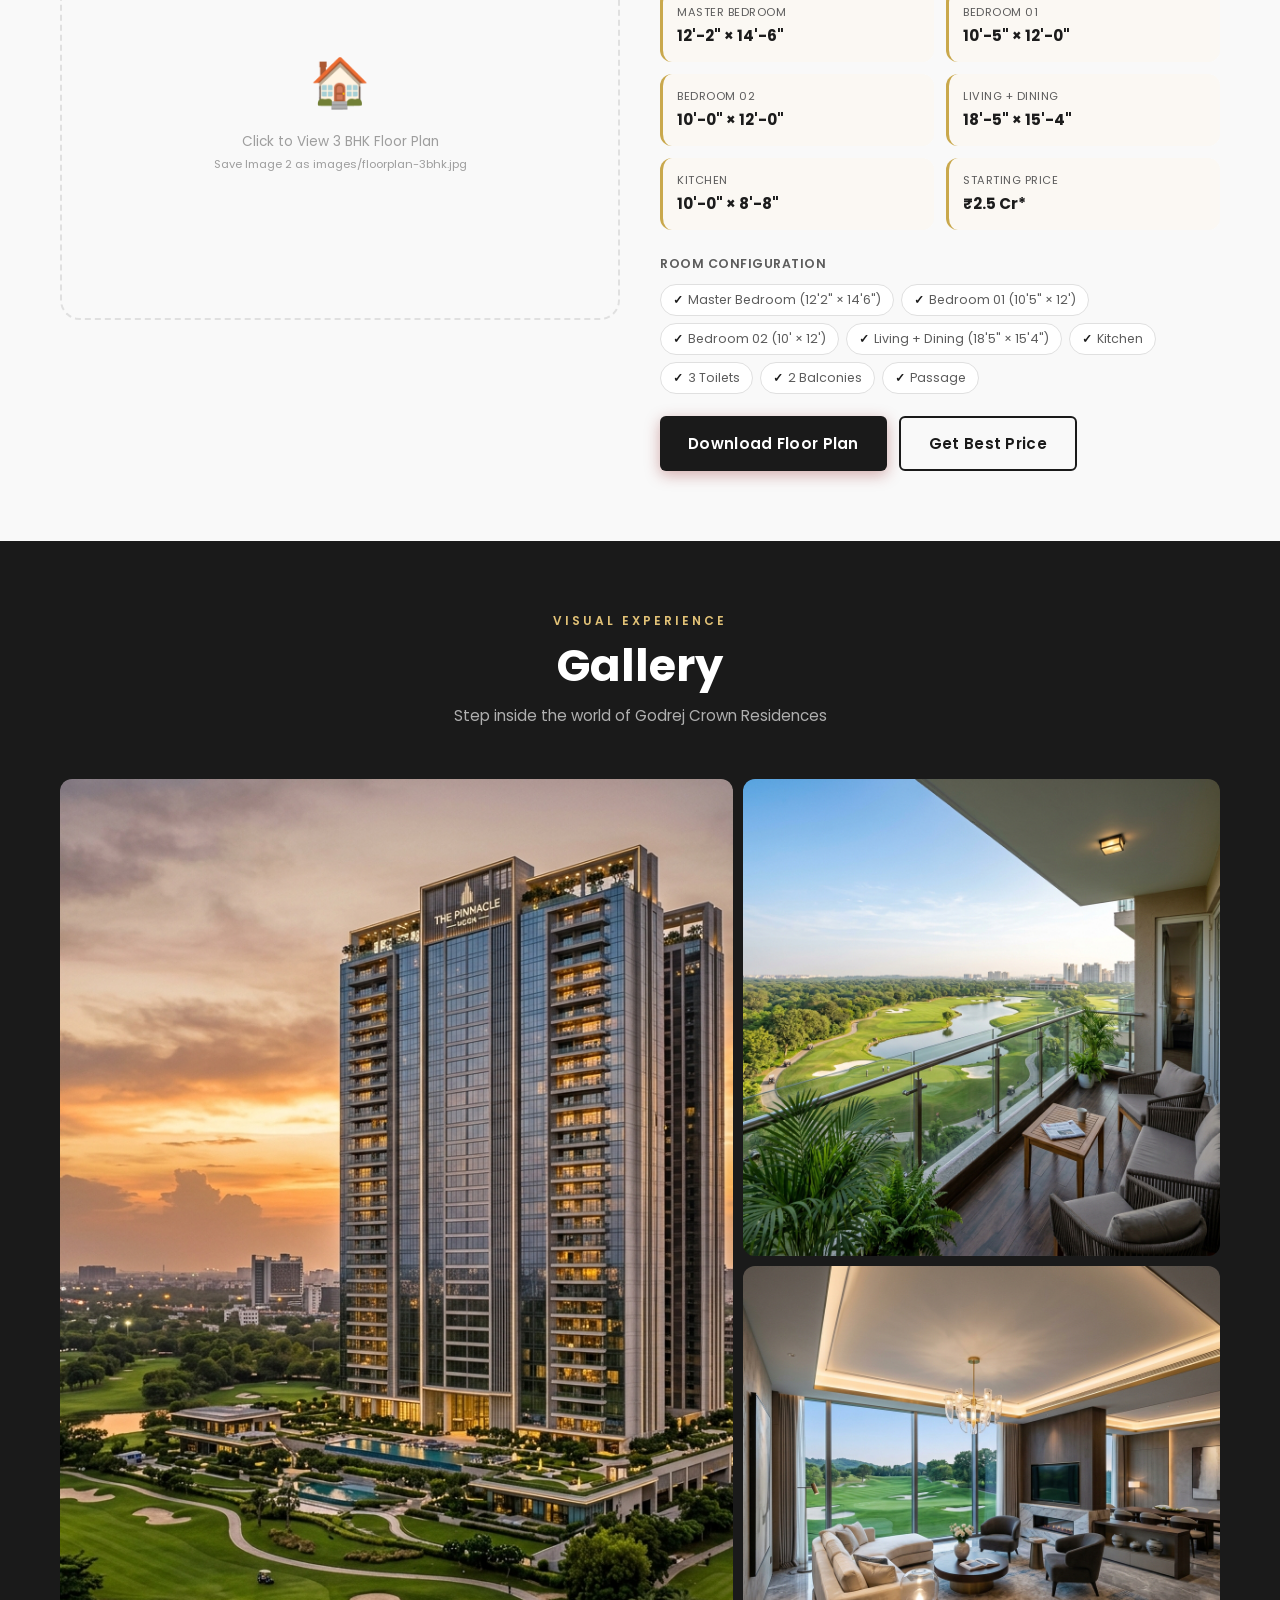
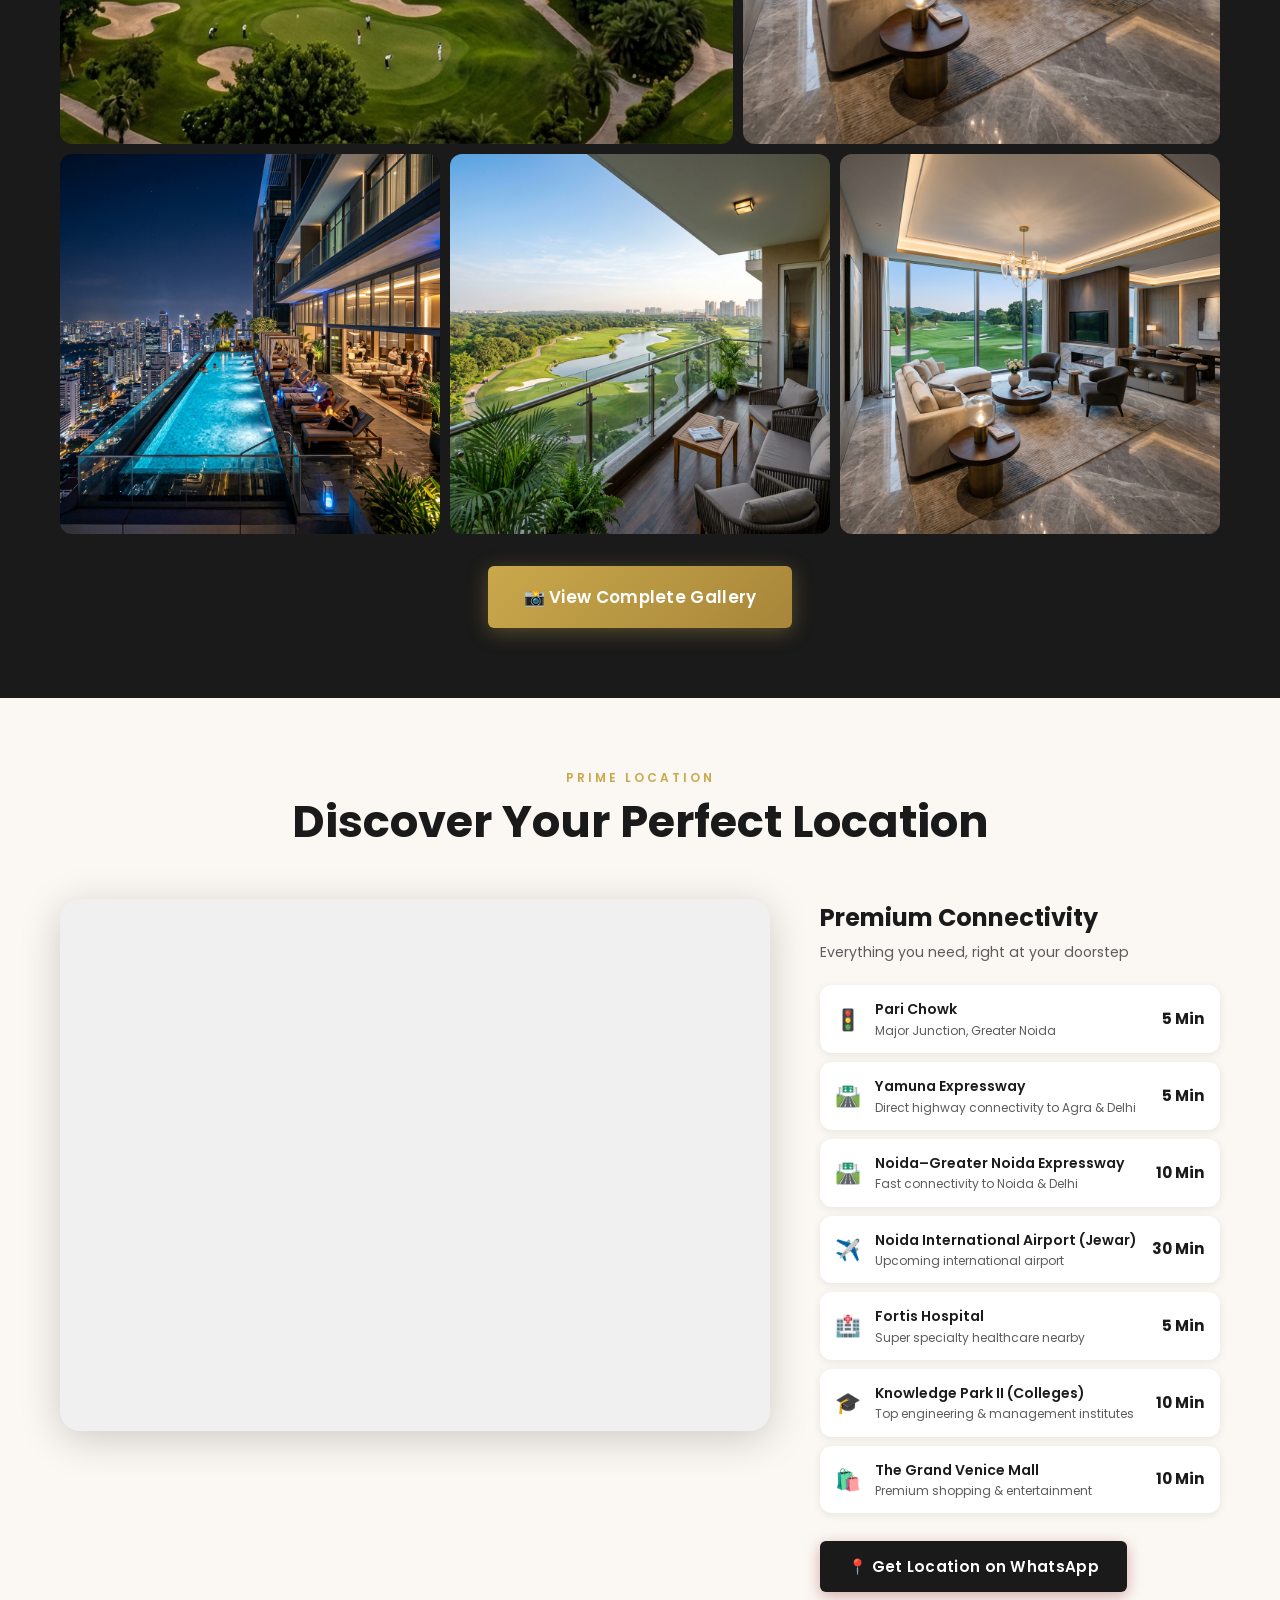
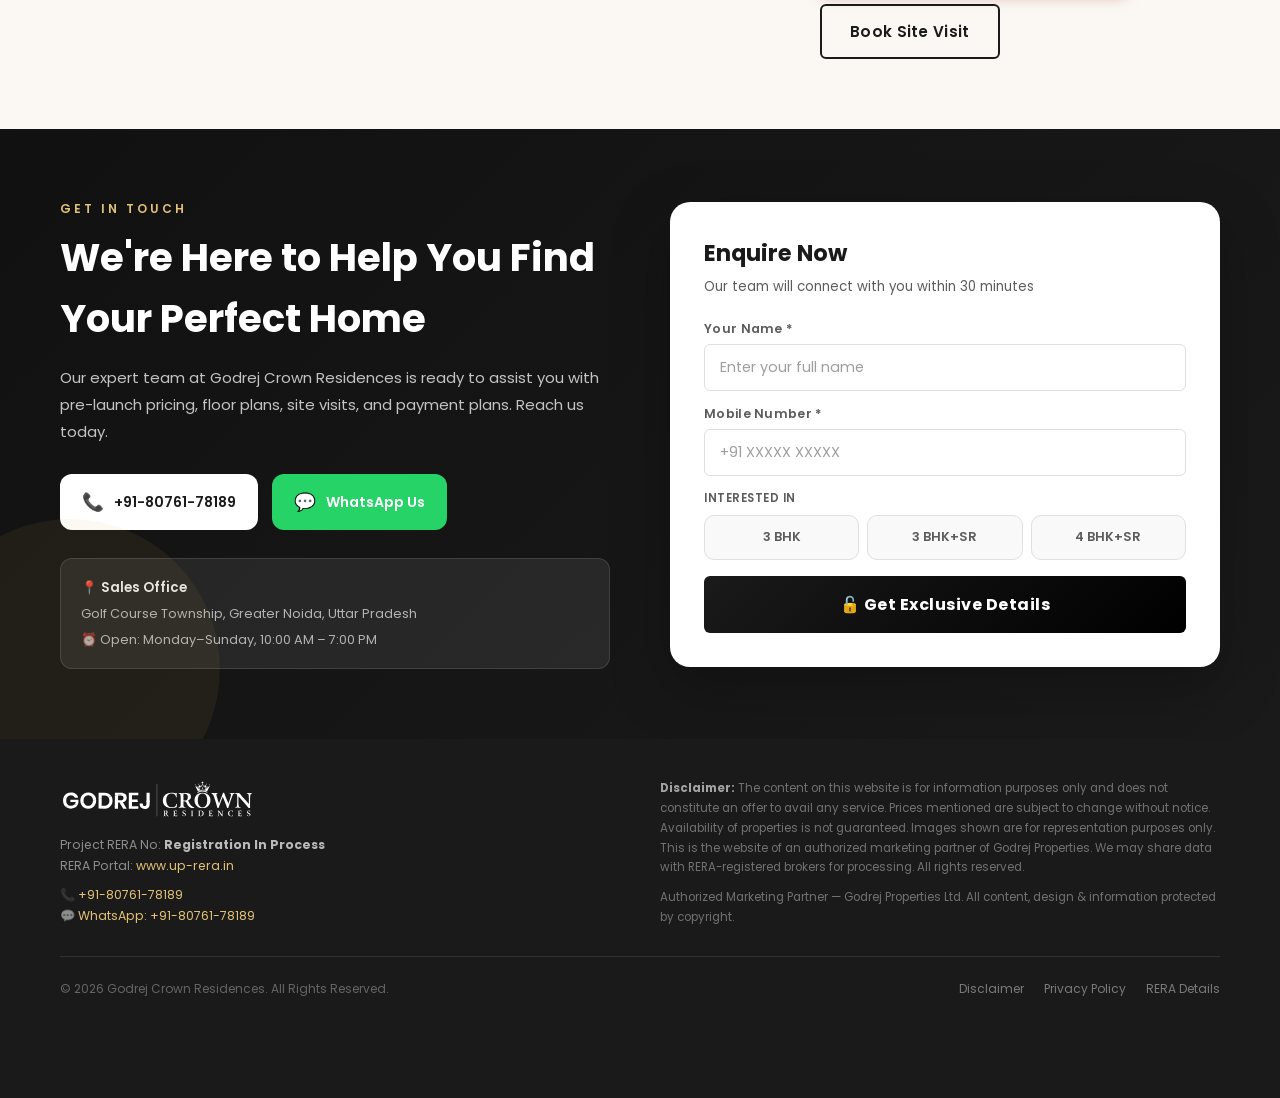
==== commit f8e5e1be: "Test auto-deploy: update copyright year to 2026" ====
--- a/index.html
+++ b/index.html
@@ -1390,7 +1390,7 @@
       </div>
     </div>
     <div class="footer-bottom">
-      <p class="footer-copy">© 2025 Godrej Crown Residences. All Rights Reserved.</p>
+      <p class="footer-copy">© 2026 Godrej Crown Residences. All Rights Reserved.</p>
       <div class="footer-links">
         <a href="#">Disclaimer</a>
         <a href="#">Privacy Policy</a>
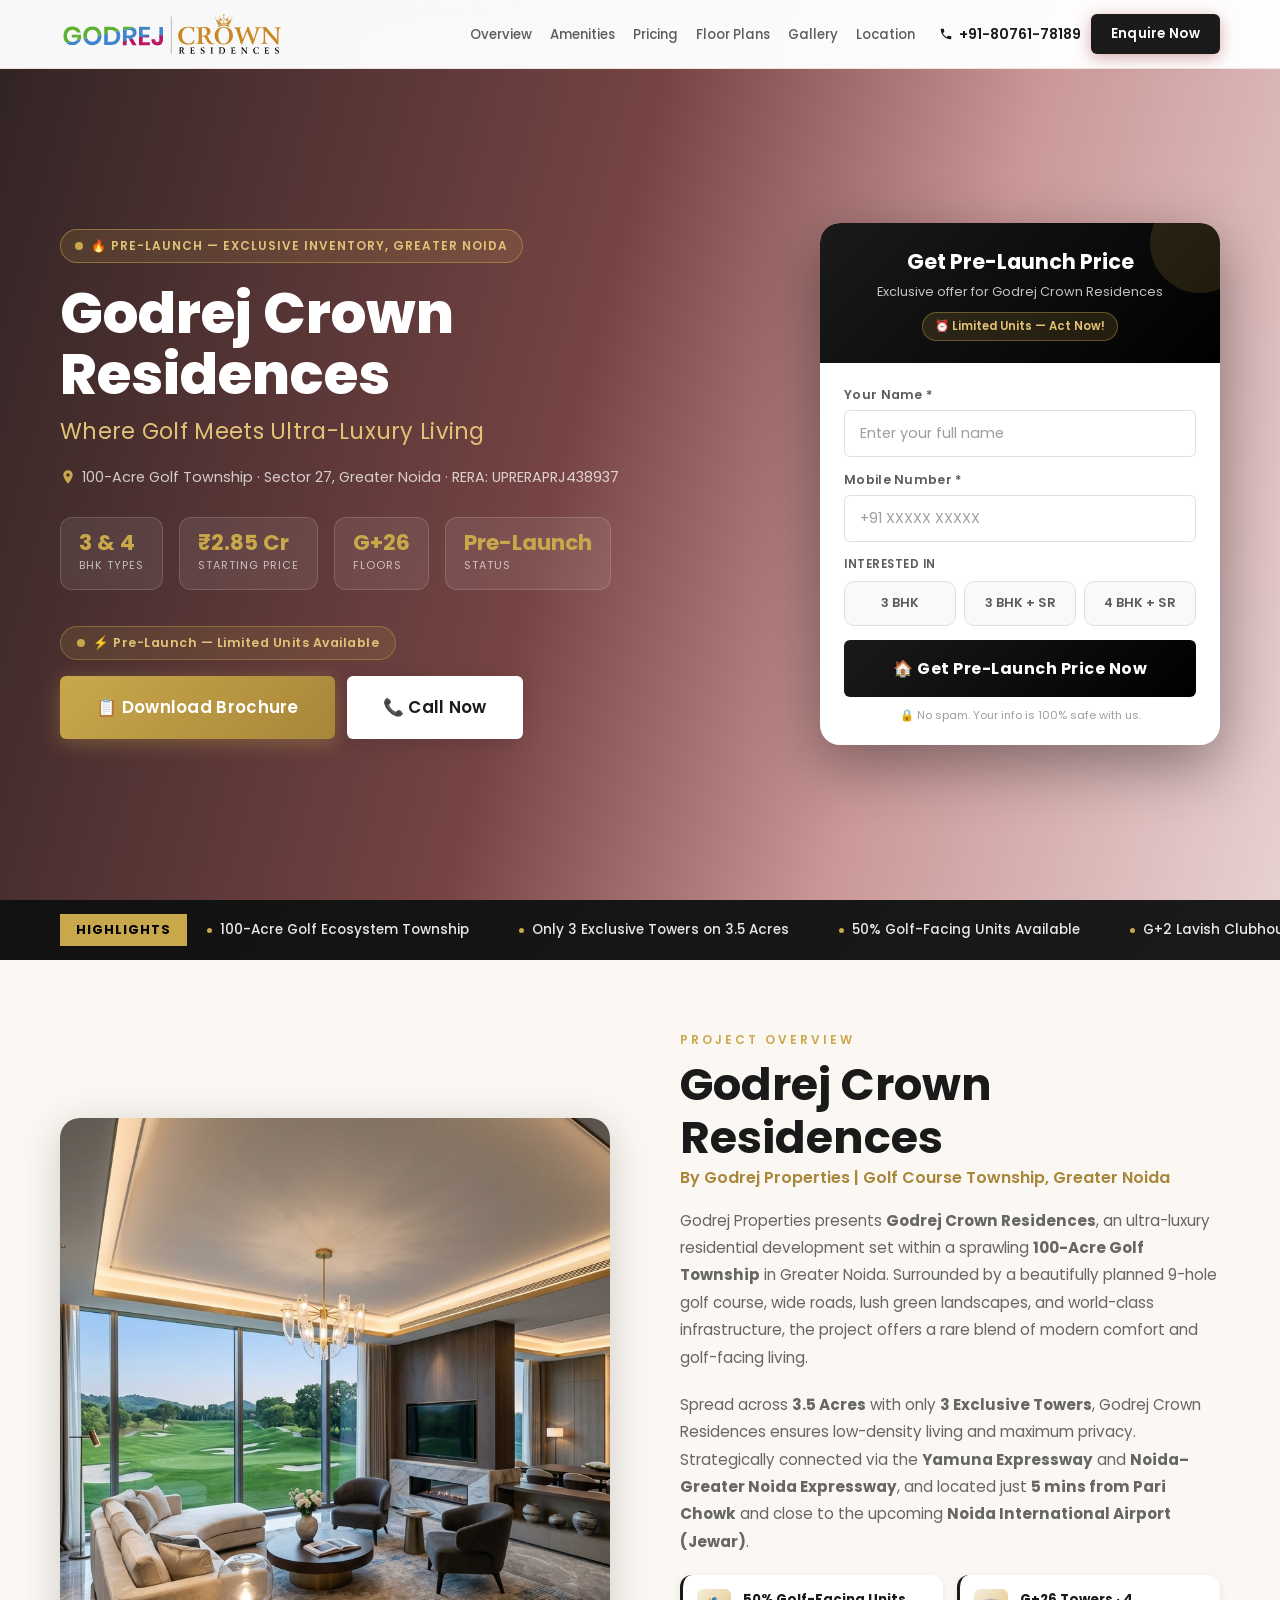
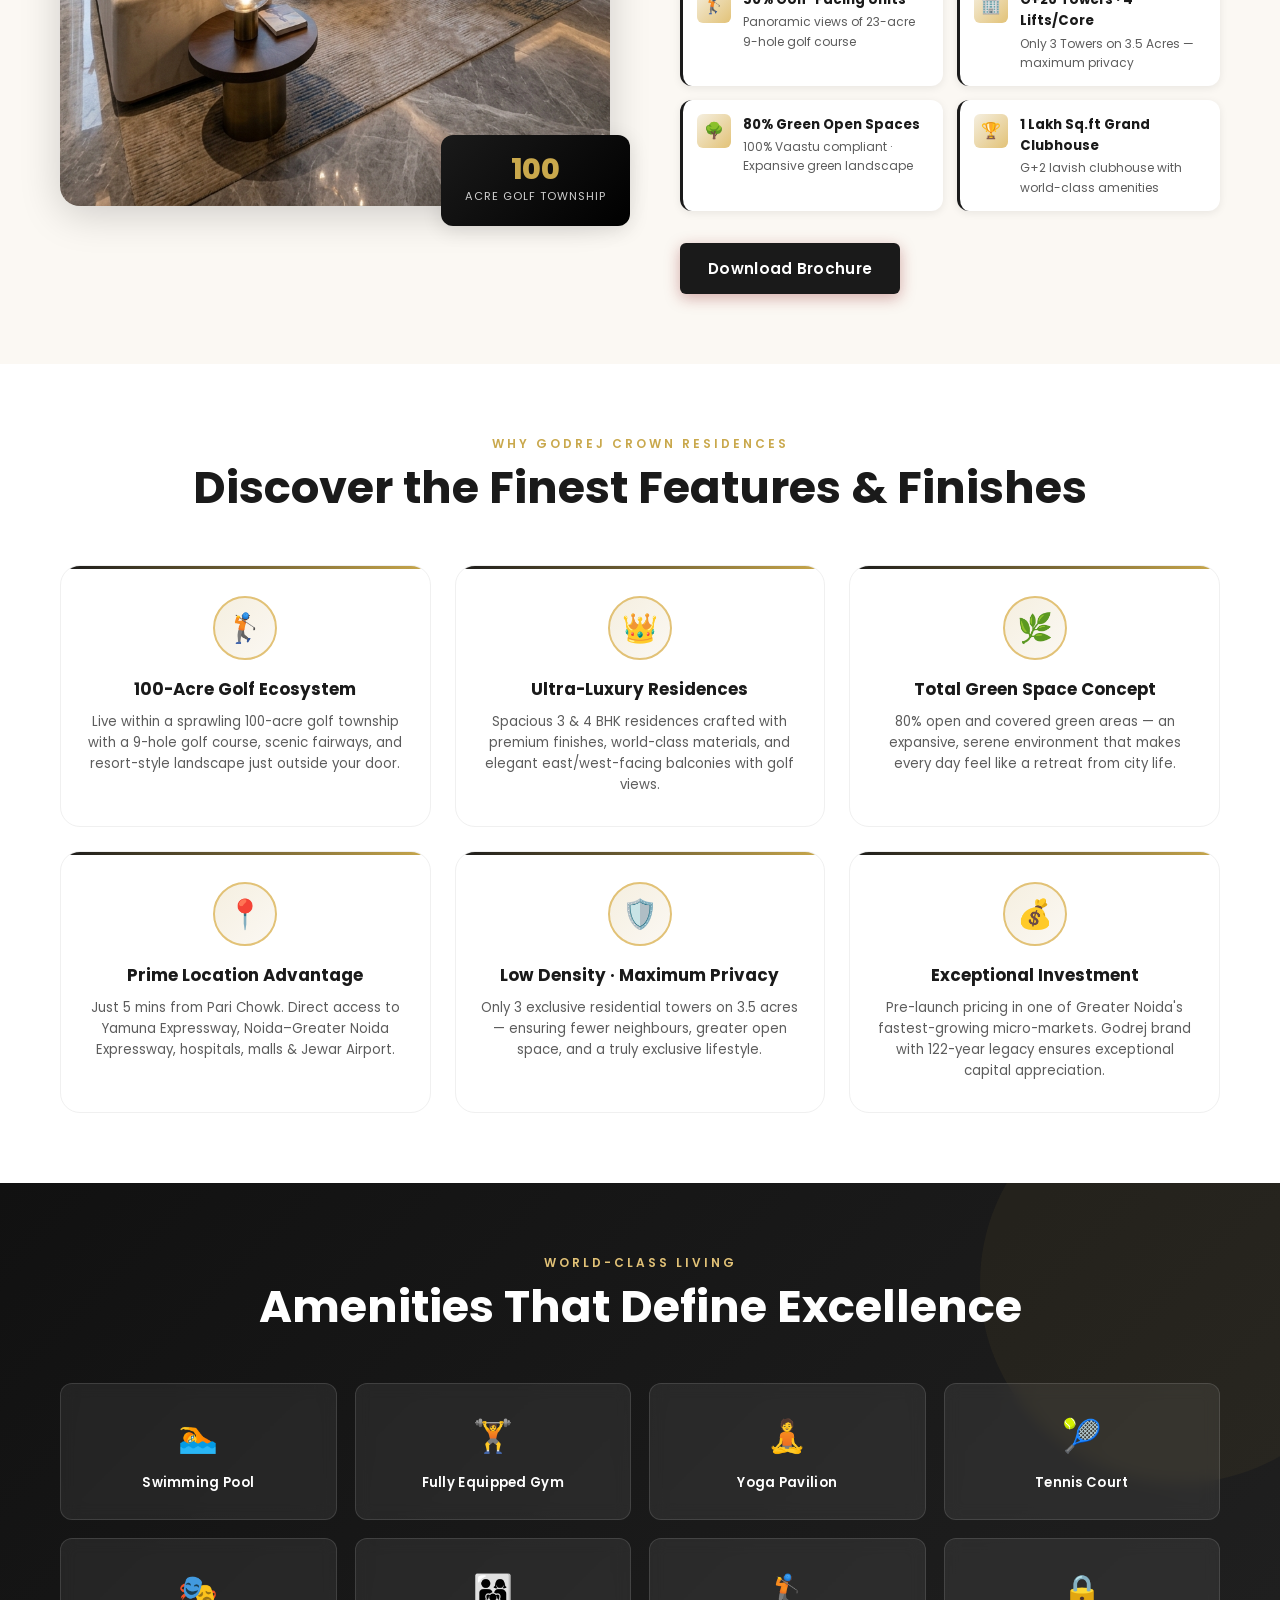
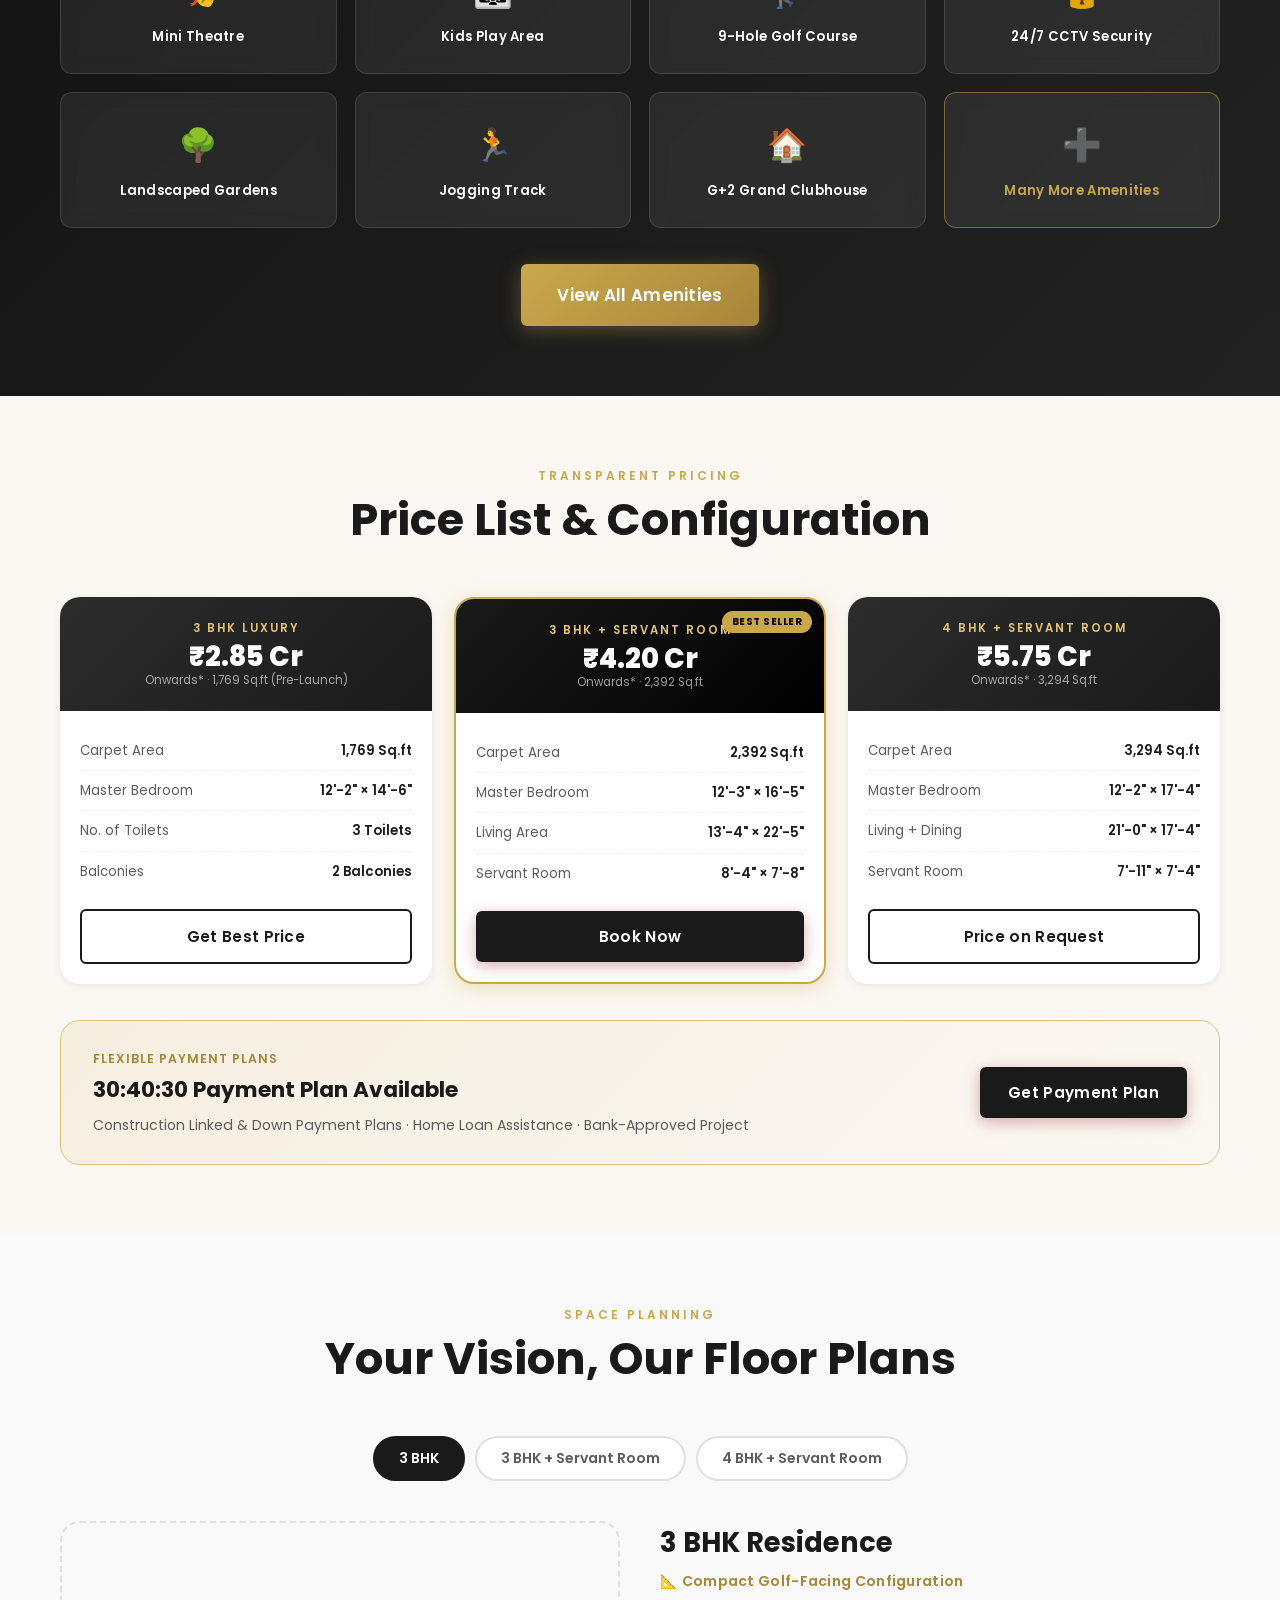
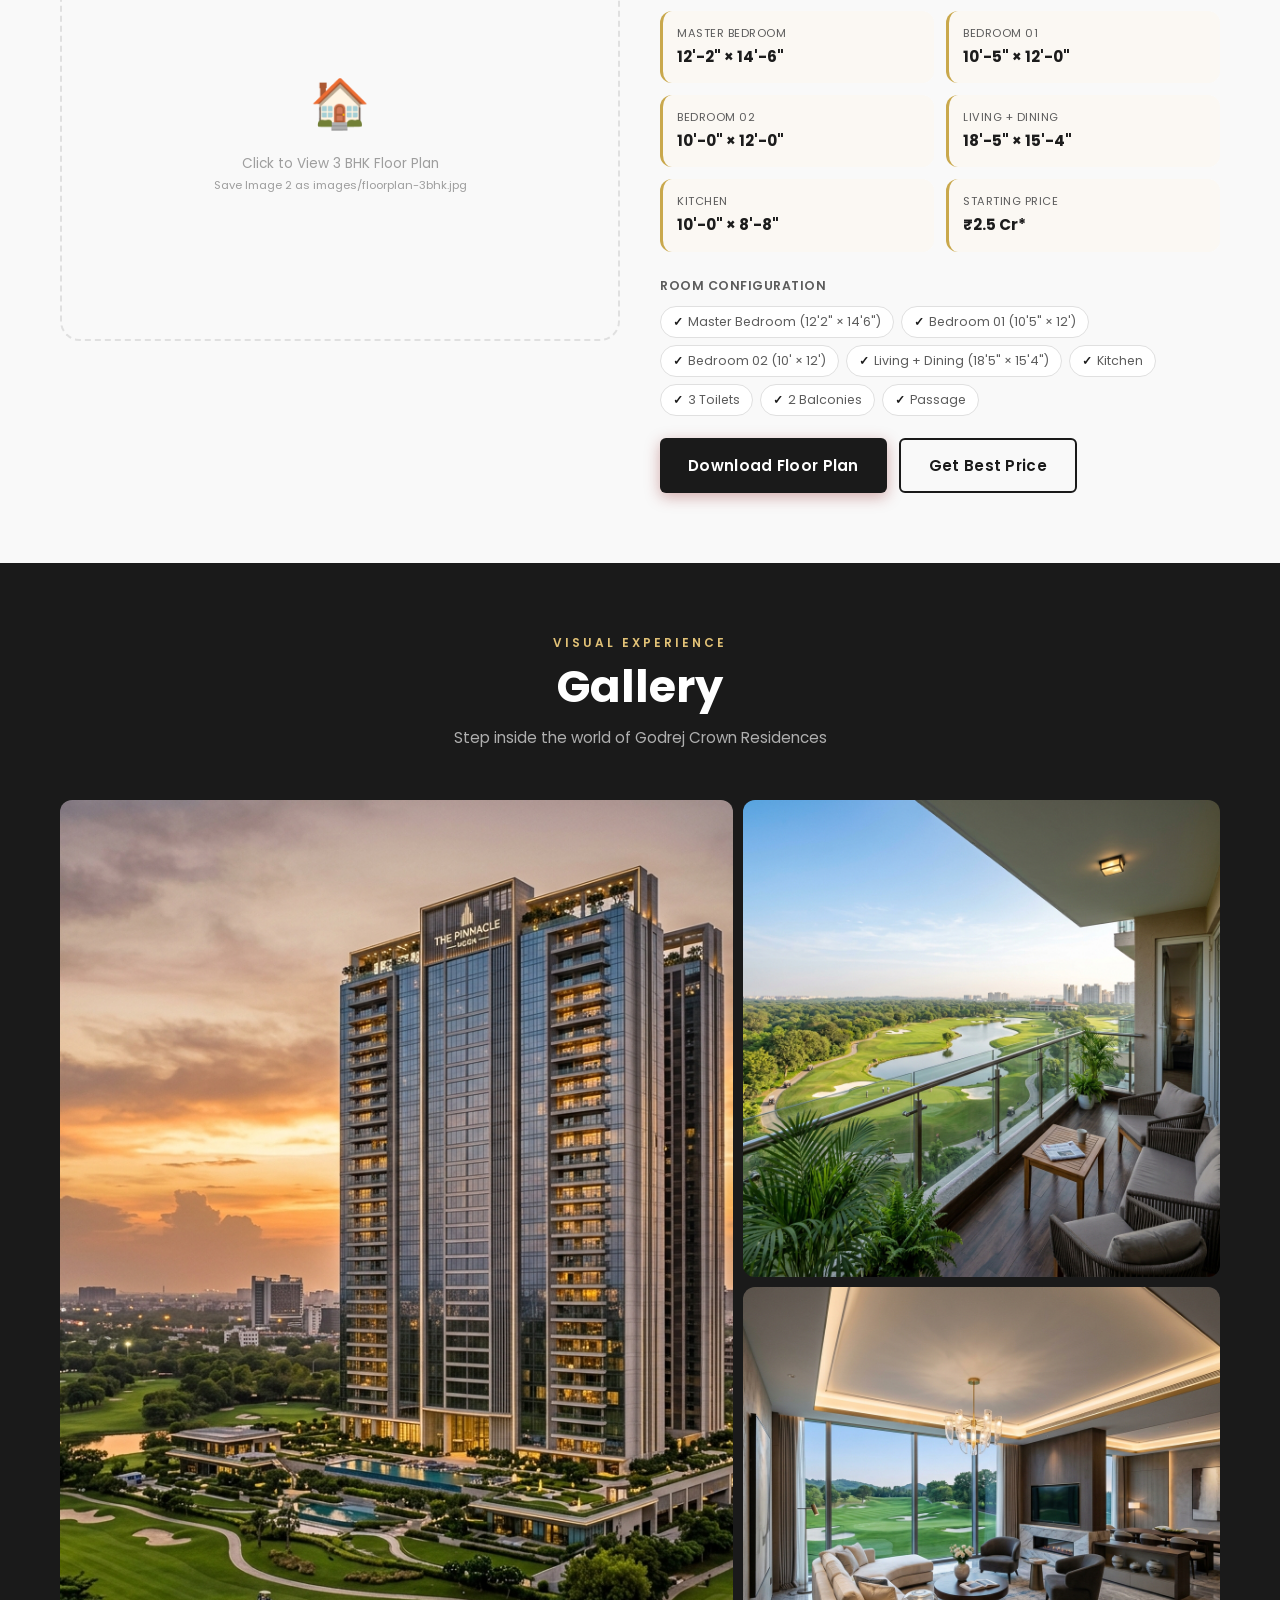
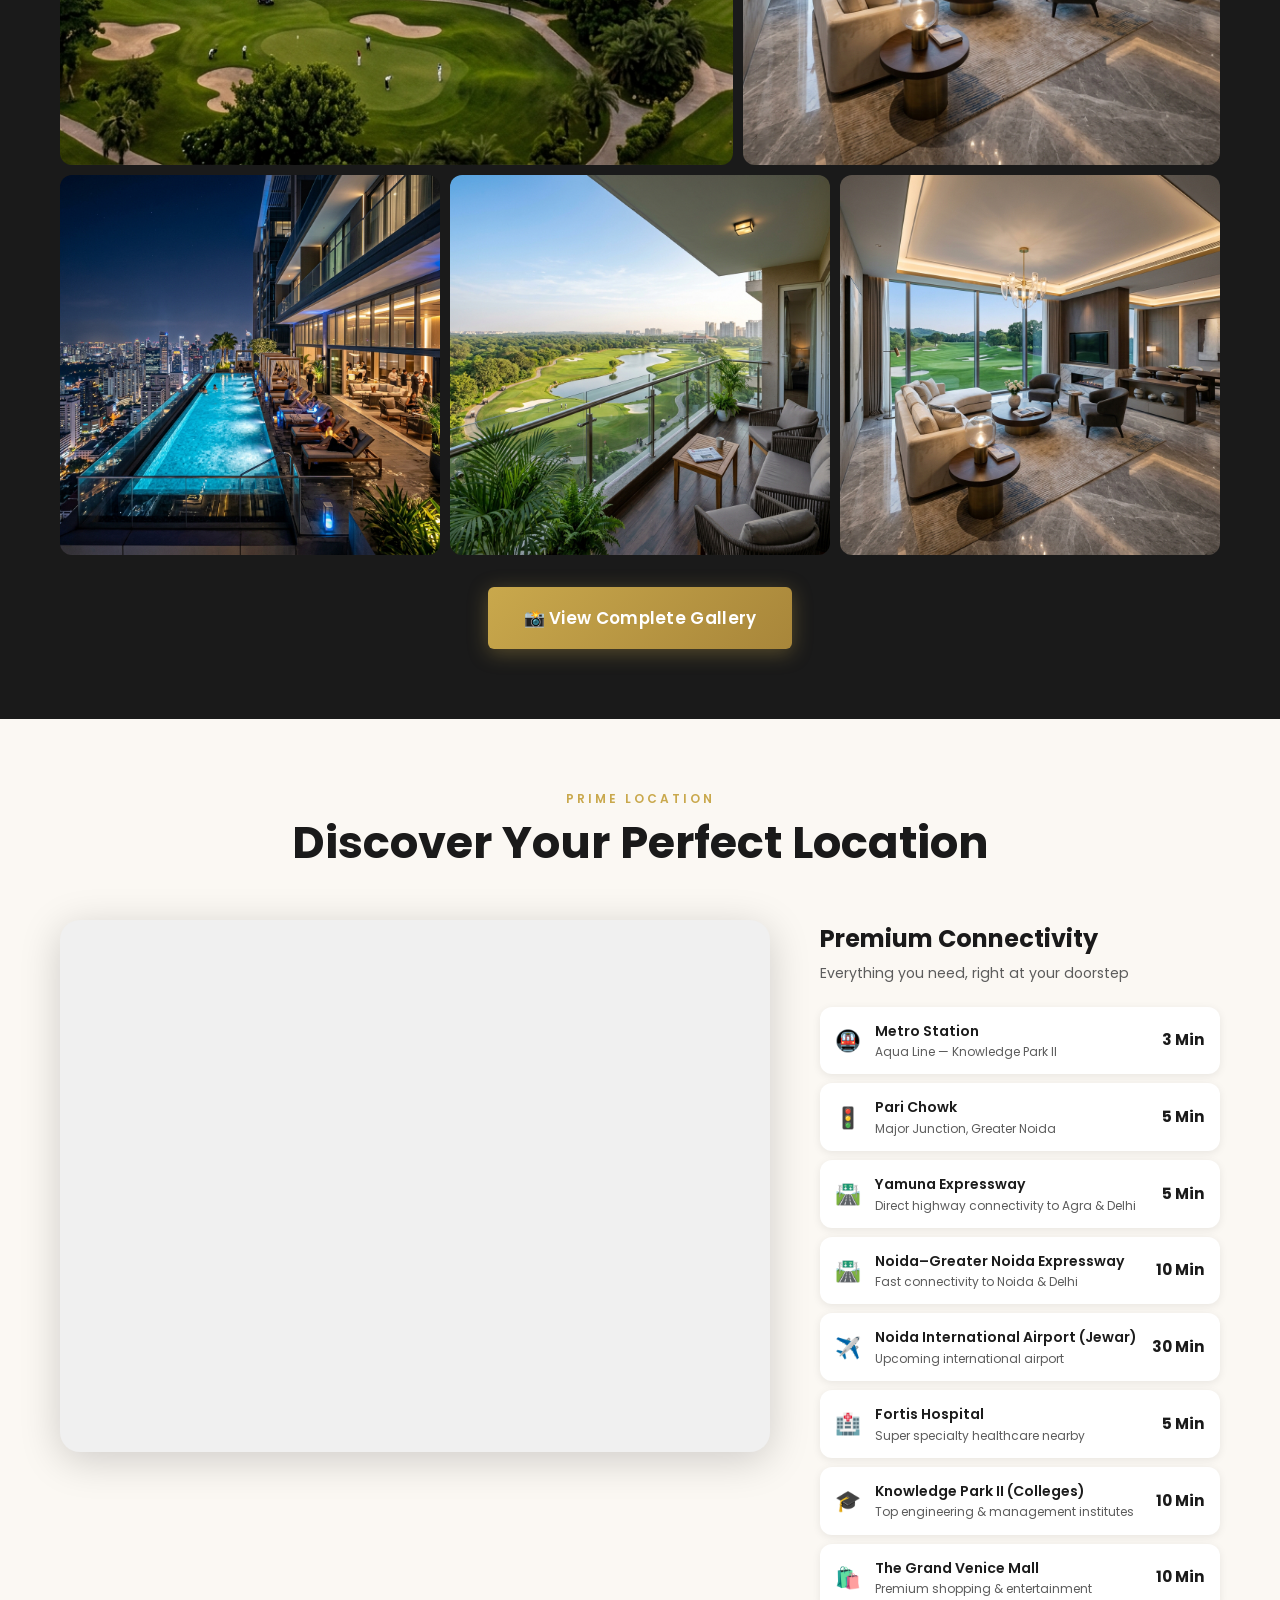
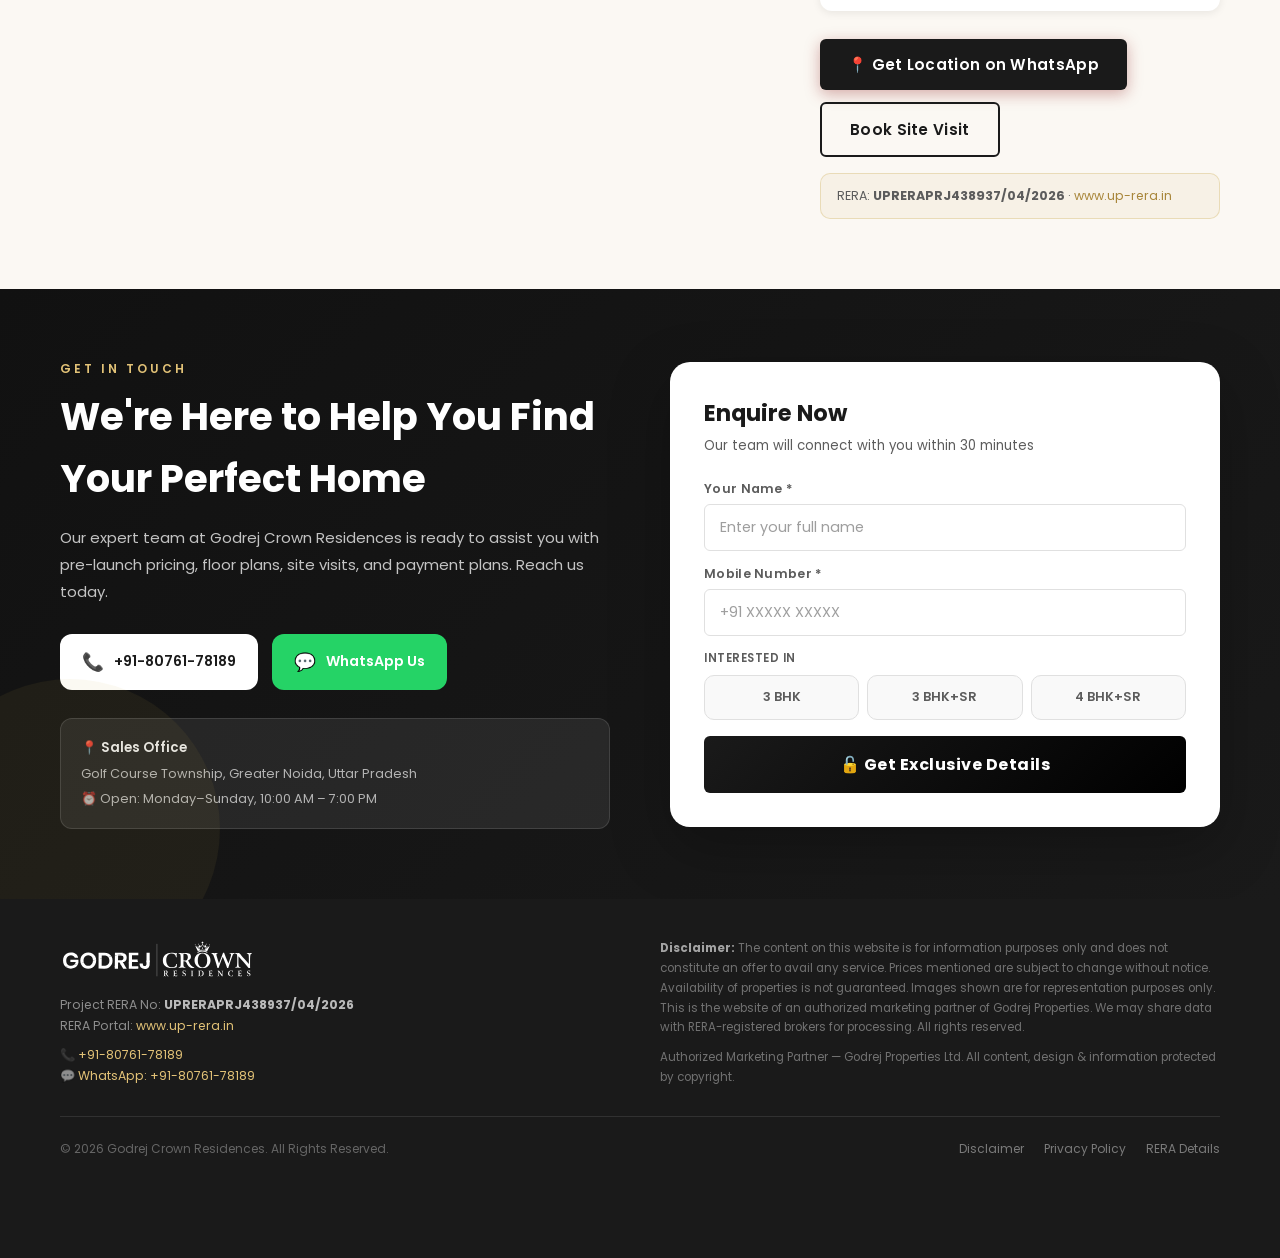
==== commit 377bf987: "Update content: pricing, RERA, sq.ft, metro, payment plan, clubhouse, chip fix" ====
--- a/index.html
+++ b/index.html
@@ -617,7 +617,7 @@
       <p class="hero-title-sub">Where Golf Meets Ultra-Luxury Living</p>
       <p class="hero-location">
         <svg viewBox="0 0 24 24"><path d="M12 2C8.13 2 5 5.13 5 9c0 5.25 7 13 7 13s7-7.75 7-13c0-3.87-3.13-7-7-7zm0 9.5c-1.38 0-2.5-1.12-2.5-2.5s1.12-2.5 2.5-2.5 2.5 1.12 2.5 2.5-1.12 2.5-2.5 2.5z"/></svg>
-        100-Acre Golf Township · Just 5 Mins from Pari Chowk, Greater Noida
+        100-Acre Golf Township · Sector 27, Greater Noida · RERA: UPRERAPRJ438937
       </p>
       <div class="hero-stats">
         <div class="hero-stat">
@@ -625,17 +625,21 @@
           <div class="hero-stat-label">BHK Types</div>
         </div>
         <div class="hero-stat">
-          <div class="hero-stat-val">₹2.5 Cr</div>
+          <div class="hero-stat-val">₹2.85 Cr</div>
           <div class="hero-stat-label">Starting Price</div>
         </div>
         <div class="hero-stat">
-          <div class="hero-stat-val">3.5 Ac</div>
-          <div class="hero-stat-label">Land Parcel</div>
+          <div class="hero-stat-val">G+26</div>
+          <div class="hero-stat-label">Floors</div>
         </div>
         <div class="hero-stat">
           <div class="hero-stat-val">Pre-Launch</div>
           <div class="hero-stat-label">Status</div>
         </div>
+      </div>
+      <div style="display:inline-flex;align-items:center;gap:8px;background:rgba(201,168,76,0.12);border:1px solid rgba(201,168,76,0.4);border-radius:100px;padding:6px 16px;margin-bottom:16px;">
+        <span style="width:8px;height:8px;background:#C9A84C;border-radius:50%;display:inline-block;animation:pulse 2s infinite;"></span>
+        <span style="font-size:0.78rem;color:#E2C277;font-weight:600;letter-spacing:0.5px;">⚡ Pre-Launch — Limited Units Available</span>
       </div>
       <div class="hero-btns">
         <button onclick="openModal()" class="btn btn-gold btn-lg">📋 Download Brochure</button>
@@ -745,29 +749,29 @@
           <div class="feature-item reveal">
             <div class="feature-icon">🏌️</div>
             <div class="feature-text">
-              <h6>Golf-Facing Views</h6>
-              <p>50% of units offer panoramic golf course views</p>
+              <h6>50% Golf-Facing Units</h6>
+              <p>Panoramic views of 23-acre 9-hole golf course</p>
             </div>
           </div>
           <div class="feature-item reveal">
             <div class="feature-icon">🏢</div>
             <div class="feature-text">
-              <h6>Low Density — Max Privacy</h6>
-              <p>Only 3 Towers on 3.5 Acres of prime land</p>
+              <h6>G+26 Towers · 4 Lifts/Core</h6>
+              <p>Only 3 Towers on 3.5 Acres — maximum privacy</p>
             </div>
           </div>
           <div class="feature-item reveal">
             <div class="feature-icon">🌳</div>
             <div class="feature-text">
               <h6>80% Green Open Spaces</h6>
-              <p>Expansive open and covered green areas</p>
+              <p>100% Vaastu compliant · Expansive green landscape</p>
             </div>
           </div>
           <div class="feature-item reveal">
             <div class="feature-icon">🏆</div>
             <div class="feature-text">
-              <h6>G+2 Grand Clubhouse</h6>
-              <p>Lavish clubhouse with curated lifestyle amenities</p>
+              <h6>1 Lakh Sq.ft Grand Clubhouse</h6>
+              <p>G+2 lavish clubhouse with world-class amenities</p>
             </div>
           </div>
         </div>
@@ -868,14 +872,14 @@
       <div class="price-card reveal">
         <div class="price-card-header">
           <div class="price-bhk">3 BHK Luxury</div>
-          <div class="price-amount">₹2.5 Cr</div>
-          <div class="price-onwards">Onwards* (Pre-Launch Price)</div>
+          <div class="price-amount">₹2.85 Cr</div>
+          <div class="price-onwards">Onwards* · 1,769 Sq.ft (Pre-Launch)</div>
         </div>
         <div class="price-card-body">
           <div class="price-spec-list">
             <div class="price-spec-item">
-              <span class="price-spec-label">Configuration</span>
-              <span class="price-spec-val">3 BHK</span>
+              <span class="price-spec-label">Carpet Area</span>
+              <span class="price-spec-val">1,769 Sq.ft</span>
             </div>
             <div class="price-spec-item">
               <span class="price-spec-label">Master Bedroom</span>
@@ -899,14 +903,14 @@
         <div class="price-popular-badge">Best Seller</div>
         <div class="price-card-header">
           <div class="price-bhk">3 BHK + Servant Room</div>
-          <div class="price-amount">₹3.2 Cr</div>
-          <div class="price-onwards">Onwards*</div>
+          <div class="price-amount">₹4.20 Cr</div>
+          <div class="price-onwards">Onwards* · 2,392 Sq.ft</div>
         </div>
         <div class="price-card-body">
           <div class="price-spec-list">
             <div class="price-spec-item">
-              <span class="price-spec-label">Configuration</span>
-              <span class="price-spec-val">3 BHK + SR</span>
+              <span class="price-spec-label">Carpet Area</span>
+              <span class="price-spec-val">2,392 Sq.ft</span>
             </div>
             <div class="price-spec-item">
               <span class="price-spec-label">Master Bedroom</span>
@@ -929,14 +933,14 @@
       <div class="price-card reveal">
         <div class="price-card-header">
           <div class="price-bhk">4 BHK + Servant Room</div>
-          <div class="price-amount">On Request</div>
-          <div class="price-onwards">Call for Best Offer</div>
+          <div class="price-amount">₹5.75 Cr</div>
+          <div class="price-onwards">Onwards* · 3,294 Sq.ft</div>
         </div>
         <div class="price-card-body">
           <div class="price-spec-list">
             <div class="price-spec-item">
-              <span class="price-spec-label">Configuration</span>
-              <span class="price-spec-val">4 BHK + SR + Store</span>
+              <span class="price-spec-label">Carpet Area</span>
+              <span class="price-spec-val">3,294 Sq.ft</span>
             </div>
             <div class="price-spec-item">
               <span class="price-spec-label">Master Bedroom</span>
@@ -960,8 +964,8 @@
     <div class="reveal" style="background:linear-gradient(135deg,var(--cream),var(--off-white));border-radius:var(--radius-lg);padding:28px 32px;display:flex;align-items:center;justify-content:space-between;flex-wrap:wrap;gap:20px;border:1px solid var(--gold-light);">
       <div>
         <p style="font-size:0.78rem;color:var(--gold-dark);font-weight:600;text-transform:uppercase;letter-spacing:1px;margin-bottom:4px;">Flexible Payment Plans</p>
-        <h3 style="font-family:var(--font-display);font-size:1.35rem;color:var(--maroon);margin-bottom:6px;">Construction Linked & Down Payment Plans Available</h3>
-        <p style="color:var(--gray-600);font-size:0.88rem;">Home Loan Assistance · Bank-Approved Project · Easy EMI Options Available</p>
+        <h3 style="font-family:var(--font-display);font-size:1.35rem;color:var(--maroon);margin-bottom:6px;">30:40:30 Payment Plan Available</h3>
+        <p style="color:var(--gray-600);font-size:0.88rem;">Construction Linked & Down Payment Plans · Home Loan Assistance · Bank-Approved Project</p>
       </div>
       <button onclick="openModal()" class="btn btn-maroon">Get Payment Plan</button>
     </div>
@@ -1238,6 +1242,14 @@
         <p class="sub">Everything you need, right at your doorstep</p>
         <div class="proximity-list">
           <div class="proximity-item">
+            <div class="proximity-icon">🚇</div>
+            <div class="proximity-text">
+              <div class="proximity-name">Metro Station</div>
+              <div class="proximity-detail">Aqua Line — Knowledge Park II</div>
+            </div>
+            <div class="proximity-dist">3 Min</div>
+          </div>
+          <div class="proximity-item">
             <div class="proximity-icon">🚦</div>
             <div class="proximity-text">
               <div class="proximity-name">Pari Chowk</div>
@@ -1297,6 +1309,9 @@
         <div style="display:flex;gap:12px;flex-wrap:wrap;">
           <button onclick="openModal()" class="btn btn-maroon">📍 Get Location on WhatsApp</button>
           <button onclick="openModal()" class="btn btn-outline">Book Site Visit</button>
+        </div>
+        <div style="margin-top:16px;padding:12px 16px;background:rgba(201,168,76,0.08);border:1px solid rgba(201,168,76,0.3);border-radius:10px;font-size:0.78rem;color:var(--gray-600);">
+          RERA: <strong>UPRERAPRJ438937/04/2026</strong> · <a href="https://www.up-rera.in" target="_blank" style="color:var(--gold-dark);">www.up-rera.in</a>
         </div>
       </div>
     </div>
@@ -1376,7 +1391,7 @@
           </div>
         </div>
         <div class="footer-rera">
-          <p>Project RERA No: <strong style="color:rgba(255,255,255,0.7);">Registration In Process</strong></p>
+          <p>Project RERA No: <strong style="color:rgba(255,255,255,0.7);">UPRERAPRJ438937/04/2026</strong></p>
           <p>RERA Portal: <a href="https://www.up-rera.in" target="_blank">www.up-rera.in</a></p>
           <p style="margin-top:8px;">📞 <a href="tel:+918076178189" style="color:var(--gold-light);">+91-80761-78189</a></p>
           <p>💬 <a href="https://wa.me/918076178189" target="_blank" style="color:var(--gold-light);">WhatsApp: +91-80761-78189</a></p>
@@ -1575,9 +1590,11 @@
     if (e.clientY < 10 && !exitShown) { exitShown = true; openModal(); }
   });
   function selectChip(el, val) {
-    document.querySelectorAll('.bhk-chip').forEach(c => c.classList.remove('selected'));
+    const container = el.closest('form') || el.closest('.modal-body-inner') || el.parentElement;
+    container.querySelectorAll('.bhk-chip').forEach(c => c.classList.remove('selected'));
     el.classList.add('selected');
-    document.getElementById('modal-config-hidden').value = val;
+    const hidden = container.querySelector('input[name="config"]');
+    if (hidden) hidden.value = val;
   }
 </script>
 
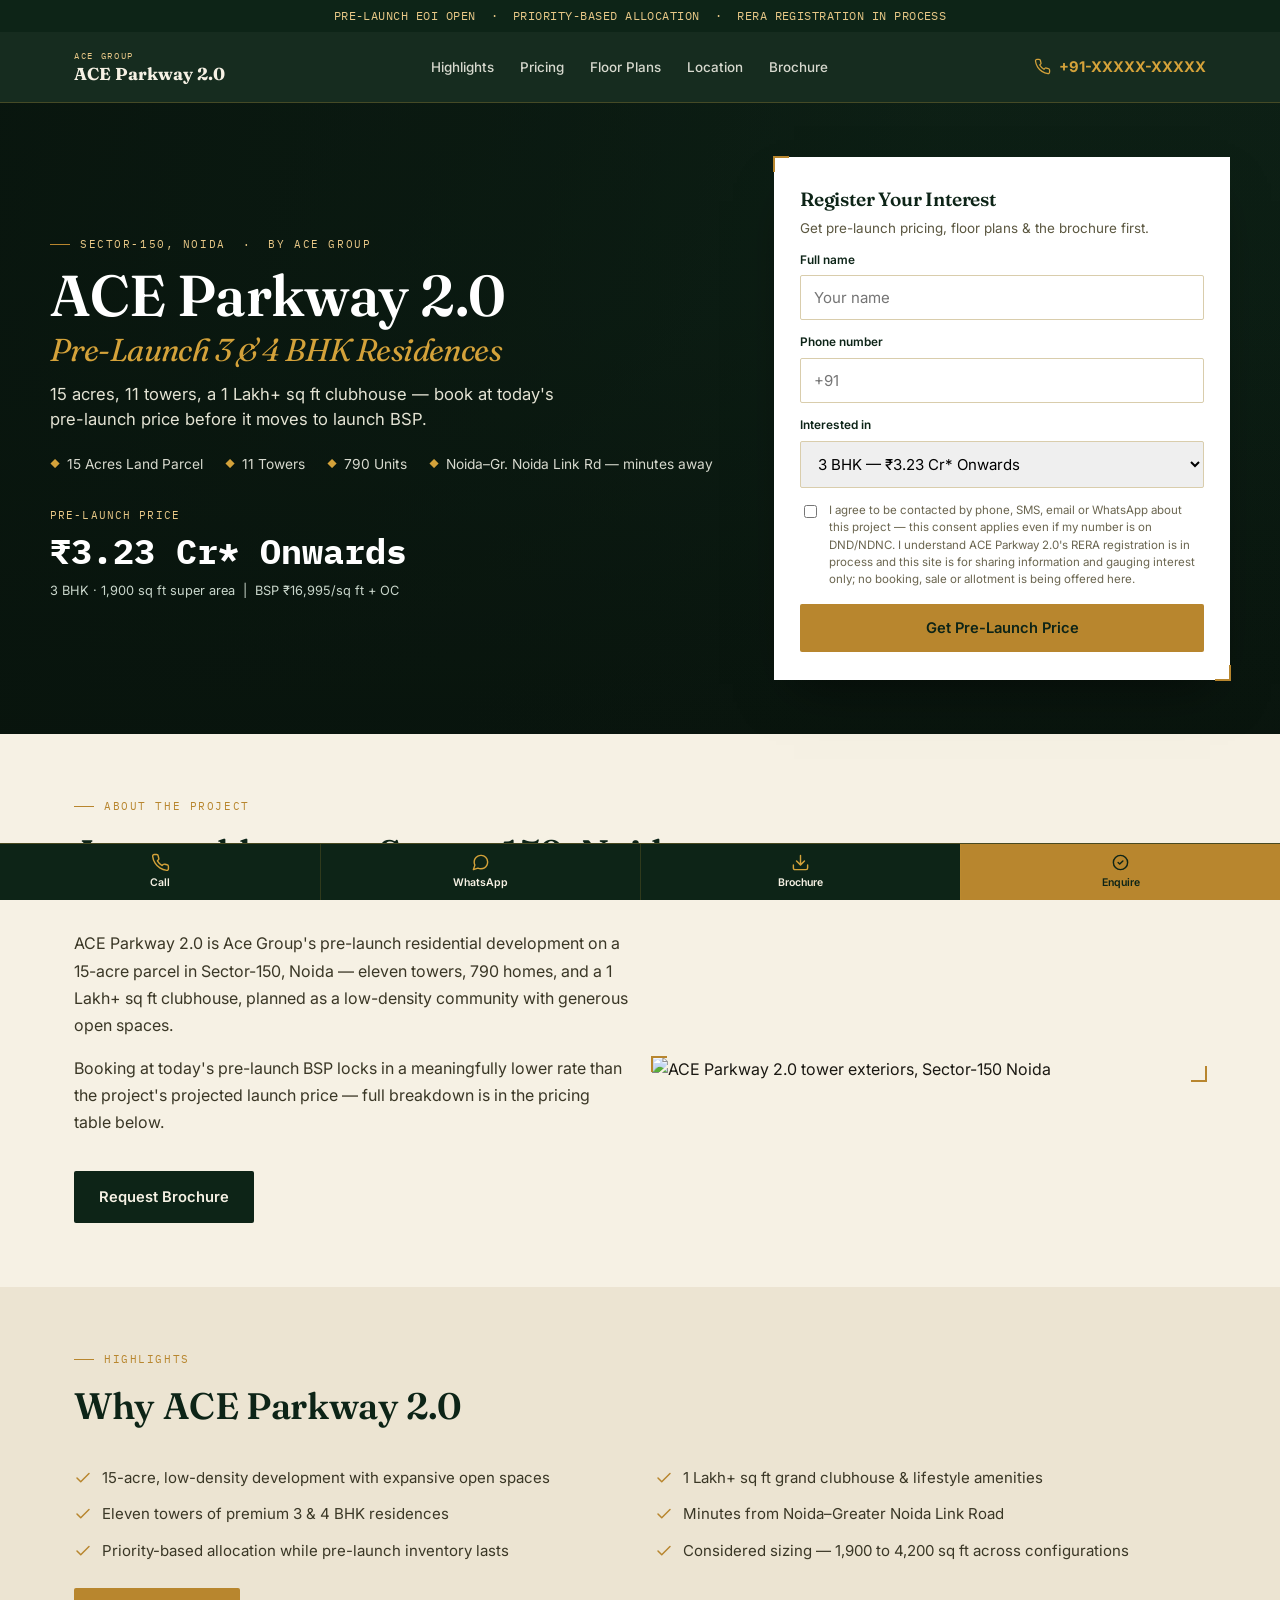
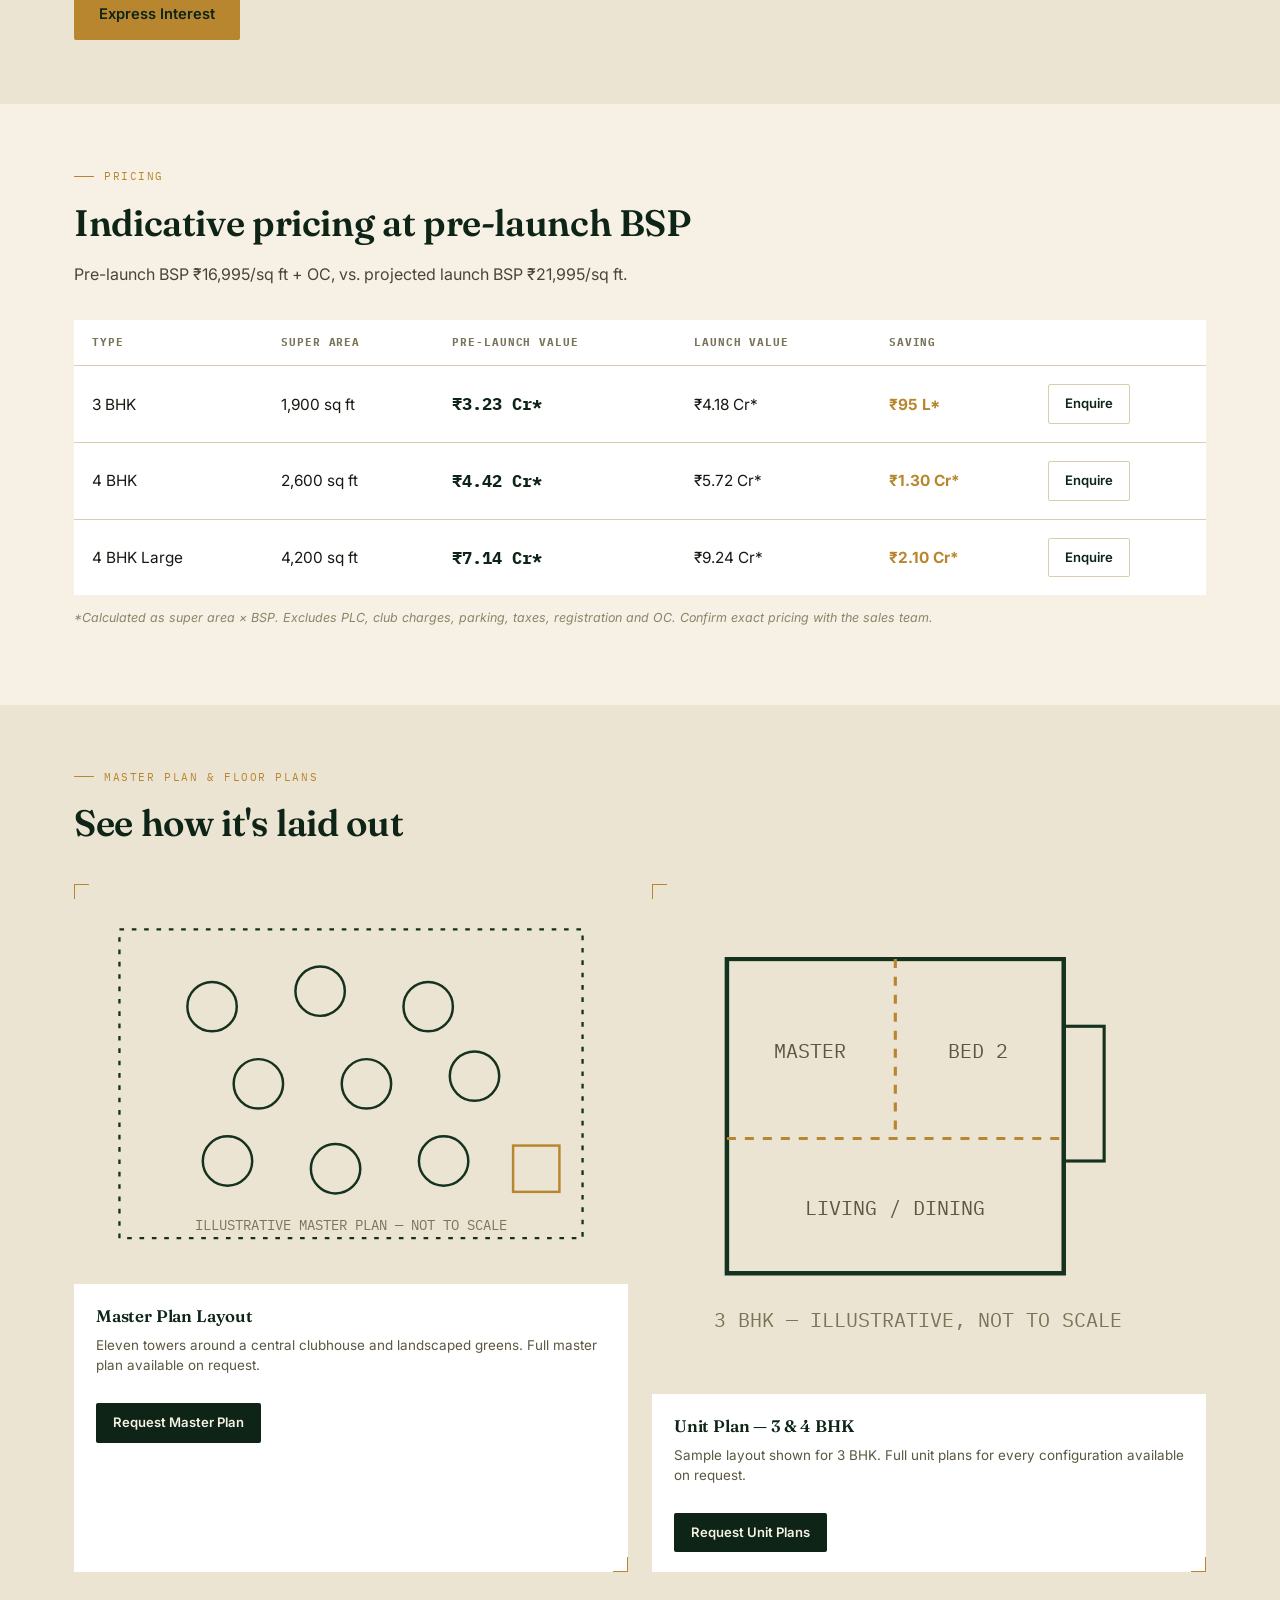
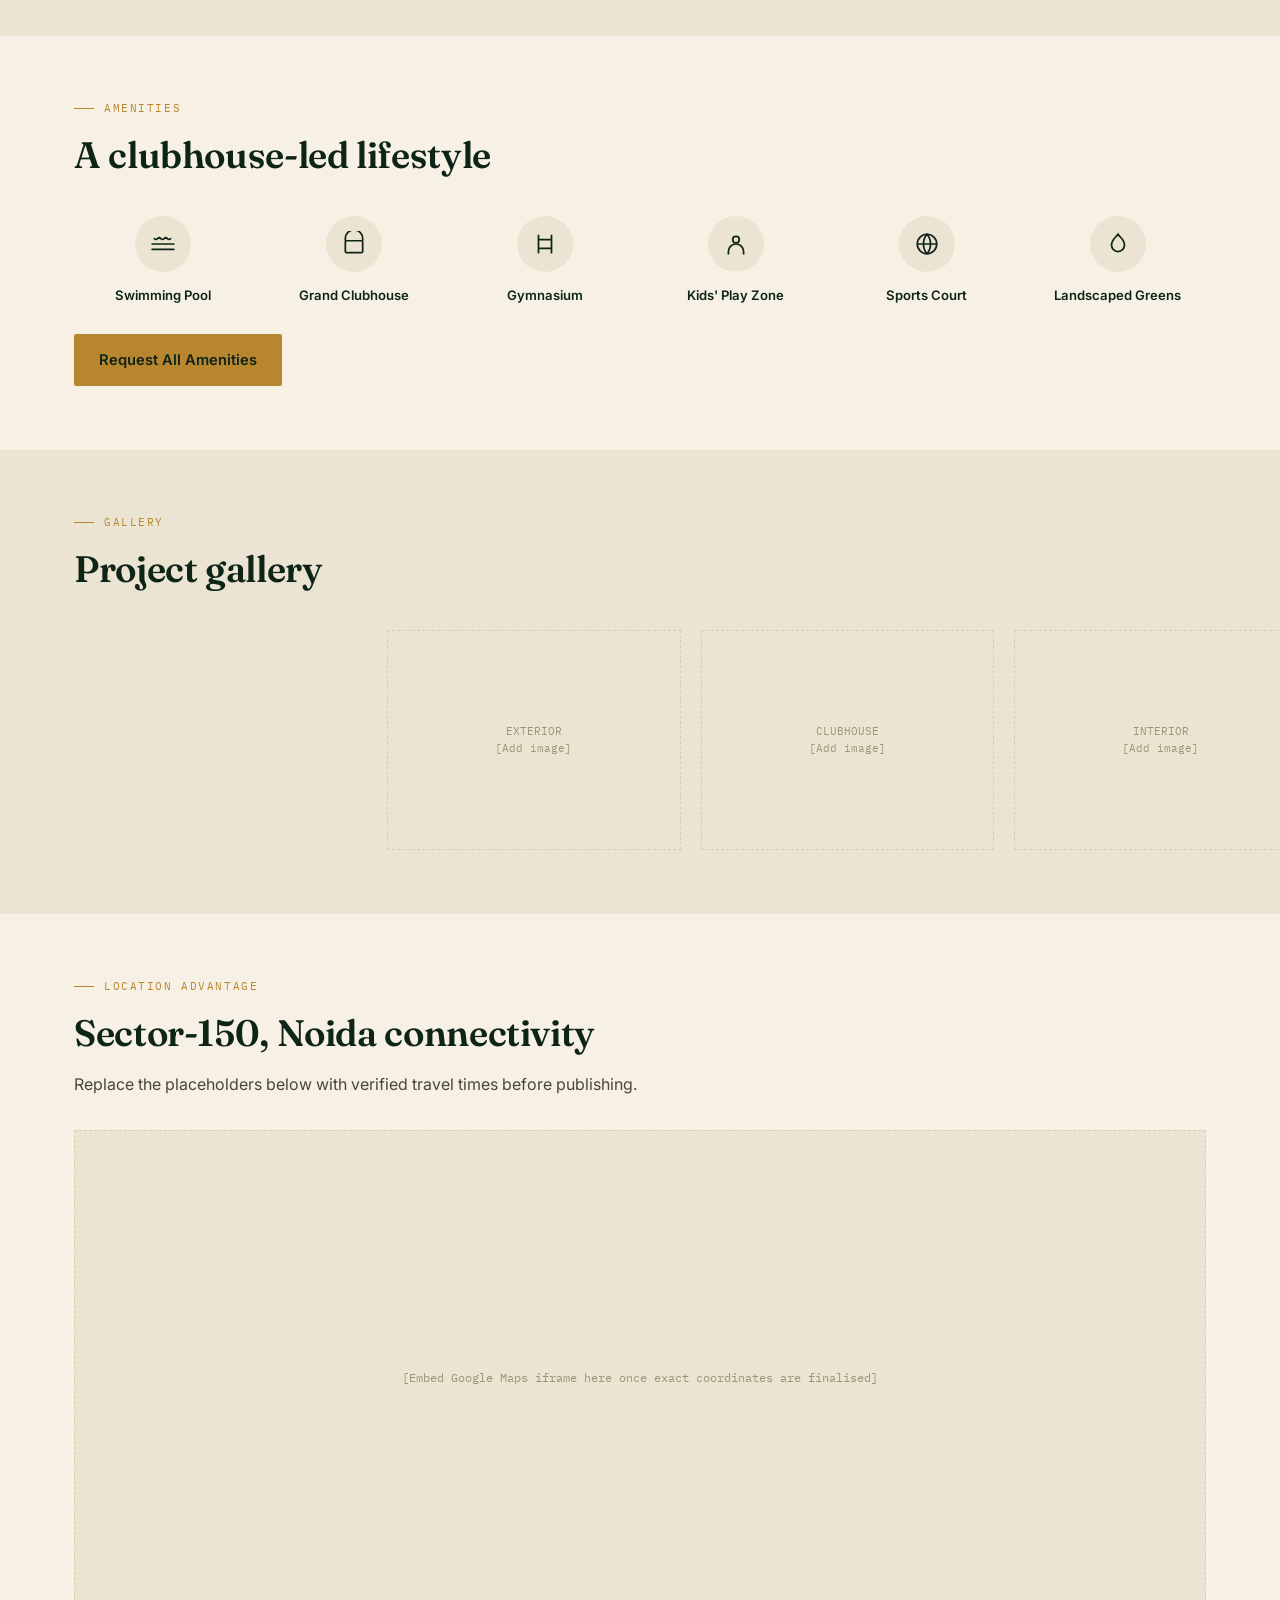
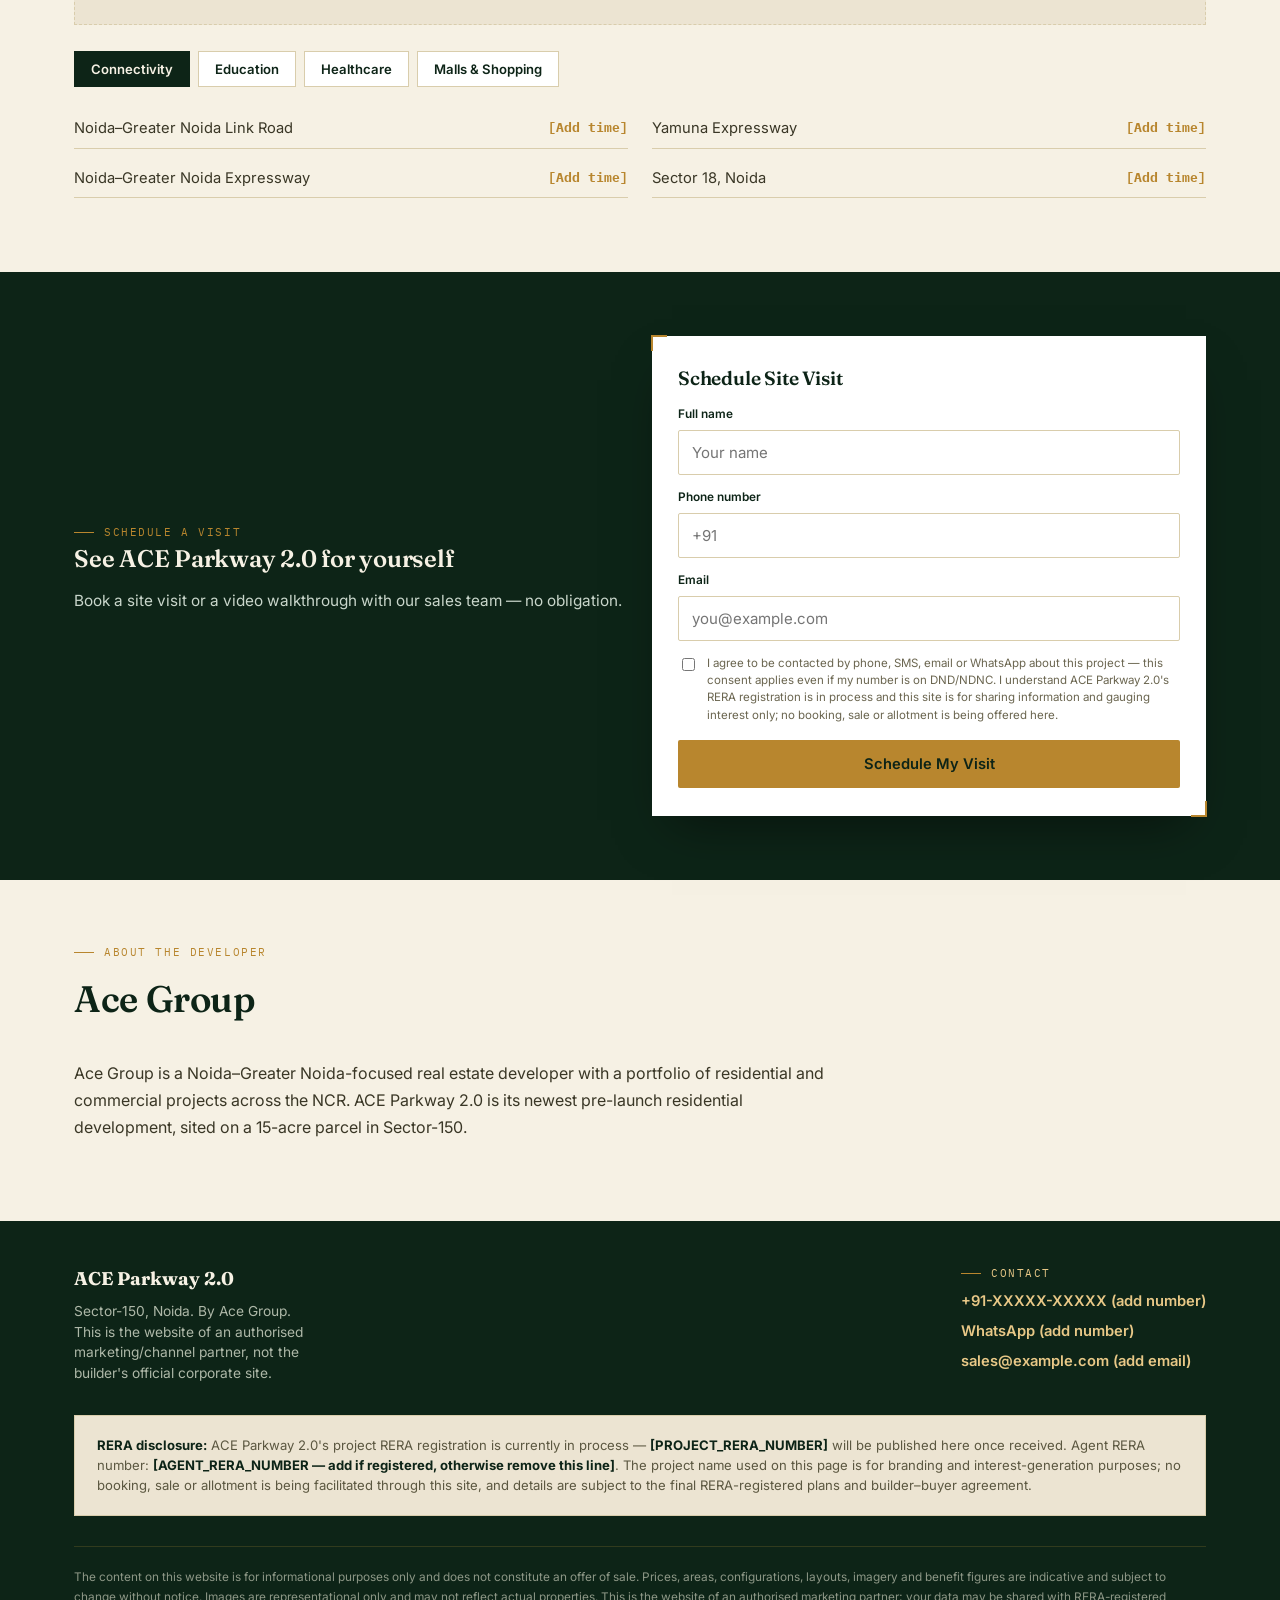
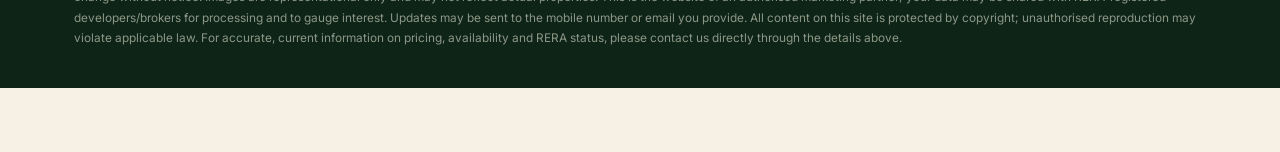
==== commit e283c8b2: "Update landing page files" ====
--- a/index.html
+++ b/index.html
@@ -1,1602 +1,420 @@
-<!DOCTYPE html>
+<!doctype html>
 <html lang="en">
 <head>
-  <meta charset="UTF-8">
-  <meta name="viewport" content="width=device-width, initial-scale=1.0, maximum-scale=1.0, user-scalable=no">
-  <meta http-equiv="X-UA-Compatible" content="IE=edge">
-
-  <title>Godrej Crown Residences | 3 & 4 BHK Luxury Golf Residences | Greater Noida</title>
-  <meta name="description" content="Godrej Crown Residences – Ultra-luxury 3 & 4 BHK Golf-Facing Apartments inside a 100-Acre Golf Township, Greater Noida. Pre-Launch pricing available. Call +91-8076178189.">
-  <meta name="keywords" content="Godrej Crown Residences, Godrej Properties, Greater Noida, Golf Course Apartments, 3 BHK 4 BHK Luxury, New Launch 2025, Pari Chowk">
-  <meta name="robots" content="index, follow">
-
-  <meta property="og:title" content="Godrej Crown Residences | Luxury Golf Residences, Greater Noida">
-  <meta property="og:description" content="Pre-Launch: 3 & 4 BHK Golf-Facing Luxury Apartments by Godrej Properties. 100-Acre Golf Township, Greater Noida. Starting ₹2.5 Cr*.">
-  <meta property="og:image" content="images/hero_tower.png">
-  <meta property="og:type" content="website">
-
-  <link rel="preconnect" href="https://fonts.googleapis.com">
-  <link rel="preconnect" href="https://fonts.gstatic.com" crossorigin>
-  <link href="https://fonts.googleapis.com/css2?family=Poppins:wght@300;400;500;600;700;800&display=swap" rel="stylesheet">
-
-  <style>
-    :root {
-      --maroon: #1A1A1A;
-      --maroon-dark: #000000;
-      --maroon-light: #2D2D2D;
-      --gold: #C9A84C;
-      --gold-light: #E2C277;
-      --gold-dark: #A8863A;
-      --white: #FFFFFF;
-      --off-white: #FBF8F3;
-      --cream: #F5EFE0;
-      --gray-50: #F9F9F9;
-      --gray-100: #F0F0F0;
-      --gray-200: #E0E0E0;
-      --gray-400: #9E9E9E;
-      --gray-600: #5C5C5C;
-      --gray-900: #1A1A1A;
-      --text-dark: #1C1C1C;
-      --text-muted: #666666;
-      --shadow-sm: 0 2px 8px rgba(0,0,0,0.08);
-      --shadow-md: 0 4px 20px rgba(0,0,0,0.12);
-      --shadow-lg: 0 8px 40px rgba(0,0,0,0.18);
-      --shadow-gold: 0 4px 20px rgba(201,168,76,0.35);
-      --shadow-dark: 0 4px 20px rgba(0,0,0,0.25);
-      --radius-sm: 6px;
-      --radius-md: 12px;
-      --radius-lg: 20px;
-      --transition: 0.3s cubic-bezier(0.4,0,0.2,1);
-      --font-display: 'Poppins', sans-serif;
-      --font-body: 'Poppins', sans-serif;
-    }
-
-    *, *::before, *::after { box-sizing: border-box; margin: 0; padding: 0; }
-    html { scroll-behavior: smooth; font-size: 16px; }
-    body { font-family: var(--font-body); color: var(--text-dark); background: var(--white); overflow-x: hidden; line-height: 1.6; }
-    img { max-width: 100%; height: auto; display: block; }
-    a { text-decoration: none; color: inherit; }
-    ul { list-style: none; }
-    button { cursor: pointer; border: none; background: none; font-family: inherit; }
-
-    .section-label { font-size: 0.75rem; font-weight: 600; letter-spacing: 3px; text-transform: uppercase; color: var(--gold); margin-bottom: 0.5rem; display: block; }
-    .section-title { font-family: var(--font-display); font-size: clamp(1.8rem, 4vw, 2.8rem); font-weight: 700; color: var(--maroon); line-height: 1.2; }
-    .section-title.light { color: var(--white); }
-
-    .btn { display: inline-flex; align-items: center; justify-content: center; gap: 8px; padding: 14px 28px; border-radius: var(--radius-sm); font-weight: 600; font-size: 0.95rem; transition: var(--transition); cursor: pointer; letter-spacing: 0.3px; }
-    .btn-gold { background: linear-gradient(135deg, var(--gold) 0%, var(--gold-dark) 100%); color: var(--white); box-shadow: var(--shadow-gold); }
-    .btn-gold:hover { background: linear-gradient(135deg, var(--gold-light) 0%, var(--gold) 100%); transform: translateY(-2px); box-shadow: 0 6px 30px rgba(201,168,76,0.45); }
-    .btn-maroon { background: var(--maroon); color: var(--white); box-shadow: 0 4px 15px rgba(139,26,26,0.35); }
-    .btn-maroon:hover { background: var(--maroon-dark); transform: translateY(-2px); }
-    .btn-outline { background: transparent; color: var(--maroon); border: 2px solid var(--maroon); }
-    .btn-outline:hover { background: var(--maroon); color: var(--white); }
-    .btn-white { background: var(--white); color: var(--maroon); box-shadow: var(--shadow-md); }
-    .btn-white:hover { background: var(--cream); transform: translateY(-2px); }
-    .btn-full { width: 100%; }
-    .btn-lg { padding: 18px 36px; font-size: 1.05rem; }
-
-    .container { width: 100%; max-width: 1200px; margin: 0 auto; padding: 0 20px; }
-    .section { padding: 70px 0; }
-    .text-center { text-align: center; }
-    .section-header { margin-bottom: 50px; }
-
-    .reveal { opacity: 0; transform: translateY(30px); transition: opacity 0.6s ease, transform 0.6s ease; }
-    .reveal.visible { opacity: 1; transform: translateY(0); }
-    .reveal-left { opacity: 0; transform: translateX(-40px); transition: opacity 0.7s ease, transform 0.7s ease; }
-    .reveal-left.visible { opacity: 1; transform: translateX(0); }
-    .reveal-right { opacity: 0; transform: translateX(40px); transition: opacity 0.7s ease, transform 0.7s ease; }
-    .reveal-right.visible { opacity: 1; transform: translateX(0); }
-
-    /* === HEADER === */
-    #site-header { position: fixed; top: 0; left: 0; right: 0; z-index: 1000; background: rgba(255,255,255,0.97); backdrop-filter: blur(10px); border-bottom: 1px solid rgba(139,26,26,0.1); transition: box-shadow var(--transition); }
-    #site-header.scrolled { box-shadow: var(--shadow-md); }
-    .header-inner { display: flex; align-items: center; justify-content: space-between; height: 68px; padding: 0 20px; max-width: 1200px; margin: 0 auto; }
-    .header-logo { display: flex; align-items: center; gap: 12px; }
-    .logo-badge { width: 44px; height: 44px; background: linear-gradient(135deg, var(--maroon), var(--maroon-dark)); border-radius: var(--radius-sm); display: flex; align-items: center; justify-content: center; }
-    .logo-badge svg { width: 24px; height: 24px; fill: var(--gold); }
-    .logo-name { font-family: var(--font-display); font-size: 1.05rem; font-weight: 700; color: var(--maroon); line-height: 1.1; }
-    .logo-tagline { font-size: 0.62rem; color: var(--gold-dark); letter-spacing: 1.5px; text-transform: uppercase; font-weight: 600; }
-    .header-nav { display: flex; align-items: center; gap: 24px; }
-    .nav-links { display: flex; gap: 18px; }
-    .nav-links a { font-size: 0.83rem; font-weight: 500; color: var(--gray-600); transition: color var(--transition); position: relative; padding-bottom: 2px; }
-    .nav-links a::after { content: ''; position: absolute; bottom: 0; left: 0; width: 0; height: 2px; background: var(--gold); transition: width var(--transition); }
-    .nav-links a:hover { color: var(--maroon); }
-    .nav-links a:hover::after { width: 100%; }
-    .header-cta { display: flex; align-items: center; gap: 10px; }
-    .header-phone { display: flex; align-items: center; gap: 6px; font-weight: 600; font-size: 0.88rem; color: var(--maroon); }
-    .header-phone svg { width: 14px; height: 14px; fill: var(--maroon); }
-    .hamburger { display: none; flex-direction: column; gap: 5px; cursor: pointer; padding: 5px; }
-    .hamburger span { display: block; width: 24px; height: 2px; background: var(--maroon); border-radius: 2px; transition: var(--transition); }
-    .hamburger.active span:nth-child(1) { transform: rotate(45deg) translate(5px, 5px); }
-    .hamburger.active span:nth-child(2) { opacity: 0; }
-    .hamburger.active span:nth-child(3) { transform: rotate(-45deg) translate(5px, -5px); }
-    .mobile-menu { display: none; position: fixed; top: 68px; left: 0; right: 0; background: var(--white); border-bottom: 2px solid var(--maroon); z-index: 999; padding: 20px; box-shadow: var(--shadow-lg); }
-    .mobile-menu.open { display: block; }
-    .mobile-menu a { display: block; padding: 12px 0; font-size: 1rem; font-weight: 500; color: var(--text-dark); border-bottom: 1px solid var(--gray-100); }
-    .mobile-menu a:last-child { border-bottom: none; }
-    .mobile-cta-group { display: flex; gap: 10px; margin-top: 15px; }
-    .mobile-cta-group a { flex: 1; text-align: center; padding: 14px; border-radius: var(--radius-sm); font-weight: 600; font-size: 0.9rem; }
-
-    /* === HERO === */
-    #hero { position: relative; min-height: 100vh; display: flex; align-items: center; overflow: hidden; padding-top: 68px; }
-    .hero-bg { position: absolute; inset: 0; z-index: 0; }
-    .hero-bg img { width: 100%; height: 100%; object-fit: cover; object-position: center top; }
-    .hero-overlay { position: absolute; inset: 0; background: linear-gradient(105deg, rgba(20,5,5,0.88) 0%, rgba(80,15,15,0.78) 45%, rgba(139,26,26,0.45) 70%, rgba(139,26,26,0.2) 100%); }
-    .hero-inner { position: relative; z-index: 2; width: 100%; max-width: 1200px; margin: 0 auto; padding: 60px 20px; display: grid; grid-template-columns: 1fr 400px; gap: 60px; align-items: center; }
-    .hero-badge { display: inline-flex; align-items: center; gap: 8px; background: rgba(201,168,76,0.15); border: 1px solid rgba(201,168,76,0.5); backdrop-filter: blur(8px); padding: 6px 14px; border-radius: 100px; margin-bottom: 20px; }
-    .hero-badge-dot { width: 8px; height: 8px; background: var(--gold); border-radius: 50%; animation: pulse 2s infinite; }
-    @keyframes pulse { 0%,100%{opacity:1;transform:scale(1);} 50%{opacity:0.6;transform:scale(1.3);} }
-    .hero-badge span { font-size: 0.75rem; font-weight: 600; color: var(--gold-light); letter-spacing: 1px; text-transform: uppercase; }
-    .hero-title { font-family: var(--font-display); font-size: clamp(2rem, 5vw, 3.5rem); font-weight: 800; color: var(--white); line-height: 1.1; margin-bottom: 8px; }
-    .hero-title-sub { font-family: var(--font-display); font-size: clamp(1rem, 2.5vw, 1.4rem); font-weight: 400; color: var(--gold-light); margin-bottom: 16px; letter-spacing: 0.3px; }
-    .hero-location { display: inline-flex; align-items: center; gap: 6px; color: rgba(255,255,255,0.75); font-size: 0.9rem; margin-bottom: 28px; }
-    .hero-location svg { width: 16px; height: 16px; fill: var(--gold); flex-shrink: 0; }
-    .hero-stats { display: flex; flex-wrap: wrap; gap: 16px; margin-bottom: 36px; }
-    .hero-stat { background: rgba(255,255,255,0.08); border: 1px solid rgba(255,255,255,0.15); backdrop-filter: blur(8px); padding: 14px 18px; border-radius: var(--radius-md); min-width: 90px; }
-    .hero-stat-val { font-family: var(--font-display); font-size: 1.35rem; font-weight: 700; color: var(--gold); line-height: 1; }
-    .hero-stat-label { font-size: 0.68rem; color: rgba(255,255,255,0.65); text-transform: uppercase; letter-spacing: 1px; margin-top: 4px; }
-    .hero-btns { display: flex; gap: 12px; flex-wrap: wrap; }
-
-    /* Hero Form */
-    .hero-form-card { background: var(--white); border-radius: var(--radius-lg); overflow: hidden; box-shadow: 0 20px 60px rgba(0,0,0,0.4); animation: slideInRight 0.8s ease; }
-    @keyframes slideInRight { from{opacity:0;transform:translateX(40px);} to{opacity:1;transform:translateX(0);} }
-    .form-card-header { background: linear-gradient(135deg, var(--maroon) 0%, var(--maroon-dark) 100%); padding: 22px 28px; text-align: center; position: relative; overflow: hidden; }
-    .form-card-header::before { content: ''; position: absolute; top: -30px; right: -30px; width: 100px; height: 100px; background: rgba(201,168,76,0.15); border-radius: 50%; }
-    .form-card-header h3 { font-family: var(--font-display); font-size: 1.3rem; font-weight: 700; color: var(--white); margin-bottom: 4px; }
-    .form-card-header p { font-size: 0.8rem; color: rgba(255,255,255,0.75); }
-    .form-card-urgency { display: inline-flex; align-items: center; gap: 6px; background: rgba(201,168,76,0.15); border: 1px solid rgba(201,168,76,0.4); border-radius: 100px; padding: 4px 12px; margin-top: 10px; }
-    .form-card-urgency span { font-size: 0.72rem; color: var(--gold-light); font-weight: 600; }
-    .form-card-body { padding: 22px 24px; }
-    .form-group { margin-bottom: 13px; }
-    .form-group label { display: block; font-size: 0.78rem; font-weight: 600; color: var(--gray-600); margin-bottom: 5px; letter-spacing: 0.3px; }
-    .form-group input, .form-group select { width: 100%; padding: 12px 15px; border: 1.5px solid var(--gray-200); border-radius: var(--radius-sm); font-size: 0.9rem; font-family: var(--font-body); color: var(--text-dark); background: var(--white); transition: border-color var(--transition), box-shadow var(--transition); appearance: none; }
-    .form-group input:focus, .form-group select:focus { outline: none; border-color: var(--maroon); box-shadow: 0 0 0 3px rgba(139,26,26,0.1); }
-    .form-group input::placeholder { color: var(--gray-400); }
-    .form-submit-btn { width: 100%; padding: 16px; background: linear-gradient(135deg, var(--maroon) 0%, var(--maroon-dark) 100%); color: var(--white); border: none; border-radius: var(--radius-sm); font-size: 1rem; font-weight: 700; letter-spacing: 0.5px; cursor: pointer; transition: var(--transition); position: relative; overflow: hidden; }
-    .form-submit-btn::before { content: ''; position: absolute; top: 0; left: -100%; width: 100%; height: 100%; background: linear-gradient(90deg, transparent, rgba(255,255,255,0.12), transparent); transition: left 0.5s; }
-    .form-submit-btn:hover { transform: translateY(-1px); box-shadow: 0 6px 25px rgba(139,26,26,0.5); }
-    .form-submit-btn:hover::before { left: 100%; }
-    .form-disclaimer { font-size: 0.7rem; color: var(--gray-400); text-align: center; margin-top: 10px; line-height: 1.5; }
-    #form-success { display: none; text-align: center; padding: 30px 20px; }
-    #form-success .success-icon { font-size: 3rem; margin-bottom: 10px; }
-    #form-success h3 { color: var(--maroon); font-family: var(--font-display); margin-bottom: 8px; }
-    #form-success p { color: var(--gray-600); font-size: 0.9rem; }
-
-    /* === TICKER === */
-    #highlights-bar { background: linear-gradient(135deg, #111111 0%, #1A1A1A 100%); padding: 14px 0; overflow: hidden; }
-    .ticker-wrapper { display: flex; align-items: center; }
-    .ticker-label { background: var(--gold); color: var(--maroon-dark); font-weight: 700; font-size: 0.8rem; padding: 6px 16px; letter-spacing: 1px; text-transform: uppercase; flex-shrink: 0; margin-right: 20px; }
-    .ticker-track { display: flex; gap: 0; animation: tickerScroll 35s linear infinite; white-space: nowrap; }
-    .ticker-item { display: inline-flex; align-items: center; gap: 8px; color: rgba(255,255,255,0.9); font-size: 0.85rem; font-weight: 500; padding-right: 50px; }
-    .ticker-dot { width: 5px; height: 5px; background: var(--gold); border-radius: 50%; flex-shrink: 0; }
-    @keyframes tickerScroll { 0%{transform:translateX(0);} 100%{transform:translateX(-50%);} }
-
-    /* === OVERVIEW === */
-    #overview { background: var(--off-white); }
-    .overview-grid { display: grid; grid-template-columns: 1fr 1fr; gap: 60px; align-items: center; }
-    .overview-img-wrapper { position: relative; }
-    .overview-img-main { border-radius: var(--radius-lg); overflow: hidden; box-shadow: var(--shadow-lg); aspect-ratio: 4/5; }
-    .overview-img-main img { width: 100%; height: 100%; object-fit: cover; transition: transform 0.6s ease; }
-    .overview-img-main:hover img { transform: scale(1.04); }
-    .overview-img-badge { position: absolute; bottom: -20px; right: -20px; background: linear-gradient(135deg, var(--maroon), var(--maroon-dark)); color: var(--white); padding: 20px 24px; border-radius: var(--radius-md); box-shadow: var(--shadow-md); text-align: center; }
-    .overview-img-badge .val { font-family: var(--font-display); font-size: 1.8rem; font-weight: 800; color: var(--gold); line-height: 1; }
-    .overview-img-badge .lab { font-size: 0.7rem; color: rgba(255,255,255,0.8); text-transform: uppercase; letter-spacing: 1px; margin-top: 4px; }
-    .overview-text { padding-left: 10px; }
-    .overview-desc { color: var(--text-muted); line-height: 1.8; margin-bottom: 20px; font-size: 0.95rem; }
-    .overview-features { display: grid; grid-template-columns: 1fr 1fr; gap: 14px; margin-bottom: 32px; }
-    .feature-item { display: flex; align-items: flex-start; gap: 12px; padding: 14px; background: var(--white); border-radius: var(--radius-md); border-left: 3px solid var(--maroon); box-shadow: var(--shadow-sm); transition: var(--transition); }
-    .feature-item:hover { transform: translateY(-2px); box-shadow: var(--shadow-md); }
-    .feature-icon { width: 34px; height: 34px; background: linear-gradient(135deg, var(--cream), var(--gold-light)); border-radius: var(--radius-sm); display: flex; align-items: center; justify-content: center; flex-shrink: 0; font-size: 1rem; }
-    .feature-text h6 { font-size: 0.83rem; font-weight: 700; color: var(--maroon); margin-bottom: 2px; }
-    .feature-text p { font-size: 0.75rem; color: var(--gray-600); }
-
-    /* === WHY CHOOSE === */
-    #why-choose { background: var(--white); }
-    .highlights-grid { display: grid; grid-template-columns: repeat(3, 1fr); gap: 24px; }
-    .highlight-card { background: var(--white); border: 1px solid var(--gray-100); border-radius: var(--radius-lg); padding: 30px 22px; text-align: center; transition: var(--transition); position: relative; overflow: hidden; }
-    .highlight-card::before { content: ''; position: absolute; top: 0; left: 0; right: 0; height: 3px; background: linear-gradient(90deg, var(--maroon), var(--gold)); }
-    .highlight-card:hover { transform: translateY(-6px); box-shadow: var(--shadow-lg); }
-    .highlight-icon { width: 64px; height: 64px; background: linear-gradient(135deg, var(--cream), var(--off-white)); border-radius: 50%; display: flex; align-items: center; justify-content: center; margin: 0 auto 16px; font-size: 1.8rem; border: 2px solid var(--gold-light); }
-    .highlight-title { font-family: var(--font-display); font-size: 1.05rem; font-weight: 700; color: var(--maroon); margin-bottom: 8px; }
-    .highlight-desc { font-size: 0.83rem; color: var(--gray-600); line-height: 1.6; }
-
-    /* === AMENITIES === */
-    #amenities { background: linear-gradient(135deg, #111111 0%, #1A1A1A 50%, #222222 100%); position: relative; overflow: hidden; }
-    #amenities::before { content: ''; position: absolute; top: -100px; right: -100px; width: 400px; height: 400px; background: rgba(201,168,76,0.06); border-radius: 50%; }
-    #amenities .section-title { color: var(--white); }
-    .amenities-grid { display: grid; grid-template-columns: repeat(4, 1fr); gap: 18px; }
-    .amenity-card { background: rgba(255,255,255,0.07); border: 1px solid rgba(255,255,255,0.12); backdrop-filter: blur(8px); border-radius: var(--radius-md); padding: 26px 16px; text-align: center; transition: var(--transition); cursor: pointer; }
-    .amenity-card:hover { background: rgba(201,168,76,0.12); border-color: rgba(201,168,76,0.4); transform: translateY(-4px); }
-    .amenity-icon { font-size: 2rem; margin-bottom: 10px; }
-    .amenity-name { font-size: 0.82rem; font-weight: 600; color: var(--white); letter-spacing: 0.3px; }
-
-    /* === PRICE LIST === */
-    #price-list { background: var(--off-white); }
-    .price-grid { display: grid; grid-template-columns: repeat(3, 1fr); gap: 22px; margin-bottom: 36px; }
-    .price-card { background: var(--white); border-radius: var(--radius-lg); overflow: hidden; box-shadow: var(--shadow-sm); transition: var(--transition); position: relative; }
-    .price-card.featured { border: 2px solid var(--gold); box-shadow: var(--shadow-gold); }
-    .price-card.featured .price-card-header { background: linear-gradient(135deg, var(--maroon), var(--maroon-dark)); }
-    .price-card:hover { transform: translateY(-6px); box-shadow: var(--shadow-lg); }
-    .price-popular-badge { position: absolute; top: 12px; right: 12px; background: var(--gold); color: var(--maroon-dark); font-size: 0.62rem; font-weight: 700; padding: 3px 10px; border-radius: 100px; letter-spacing: 0.5px; text-transform: uppercase; }
-    .price-card-header { background: linear-gradient(135deg, #2C2C2C, #1A1A1A); padding: 22px; text-align: center; }
-    .price-bhk { font-size: 0.72rem; color: var(--gold-light); letter-spacing: 2px; text-transform: uppercase; font-weight: 600; margin-bottom: 6px; }
-    .price-amount { font-family: var(--font-display); font-size: 1.7rem; font-weight: 800; color: var(--white); line-height: 1; }
-    .price-onwards { font-size: 0.72rem; color: rgba(255,255,255,0.6); }
-    .price-card-body { padding: 20px; }
-    .price-spec-list { margin-bottom: 18px; }
-    .price-spec-item { display: flex; justify-content: space-between; align-items: center; padding: 9px 0; border-bottom: 1px dashed var(--gray-100); font-size: 0.83rem; }
-    .price-spec-item:last-child { border-bottom: none; }
-    .price-spec-label { color: var(--gray-600); }
-    .price-spec-val { font-weight: 600; color: var(--text-dark); }
-
-    /* === FLOOR PLANS === */
-    #floor-plans { background: var(--white); }
-    .floor-tabs { display: flex; gap: 10px; justify-content: center; flex-wrap: wrap; margin-bottom: 40px; }
-    .floor-tab { padding: 10px 24px; border: 2px solid var(--gray-200); border-radius: 100px; font-size: 0.88rem; font-weight: 600; color: var(--gray-600); cursor: pointer; transition: var(--transition); background: var(--white); }
-    .floor-tab.active, .floor-tab:hover { border-color: var(--maroon); background: var(--maroon); color: var(--white); }
-    .floor-plan-content { display: none; }
-    .floor-plan-content.active { display: block; }
-    .floor-plan-layout { display: grid; grid-template-columns: 1fr 1fr; gap: 40px; align-items: start; }
-    .floor-img-box { background: var(--gray-50); border: 2px dashed var(--gray-200); border-radius: var(--radius-lg); aspect-ratio: 4/3; display: flex; align-items: center; justify-content: center; overflow: hidden; cursor: pointer; transition: var(--transition); }
-    .floor-img-box img { width: 100%; height: 100%; object-fit: contain; }
-    .floor-img-box:hover { border-color: var(--maroon); }
-    .floor-img-placeholder { text-align: center; color: var(--gray-400); }
-    .floor-img-placeholder span { font-size: 3rem; display: block; margin-bottom: 10px; }
-    .floor-img-placeholder p { font-size: 0.85rem; }
-    .floor-details h3 { font-family: var(--font-display); font-size: 1.7rem; font-weight: 700; color: var(--maroon); margin-bottom: 6px; }
-    .floor-details .floor-subtitle { color: var(--gold-dark); font-weight: 600; margin-bottom: 18px; font-size: 0.88rem; letter-spacing: 0.3px; }
-    .floor-spec-grid { display: grid; grid-template-columns: 1fr 1fr; gap: 12px; margin-bottom: 24px; }
-    .floor-spec { background: var(--off-white); padding: 14px; border-radius: var(--radius-md); border-left: 3px solid var(--gold); }
-    .floor-spec .spec-label { font-size: 0.7rem; color: var(--gray-600); text-transform: uppercase; letter-spacing: 0.5px; }
-    .floor-spec .spec-val { font-weight: 700; color: var(--text-dark); font-size: 0.95rem; margin-top: 2px; }
-    .floor-rooms { margin-bottom: 22px; }
-    .floor-rooms h6 { font-size: 0.78rem; font-weight: 600; color: var(--gray-600); text-transform: uppercase; letter-spacing: 0.5px; margin-bottom: 10px; }
-    .room-tags { display: flex; flex-wrap: wrap; gap: 7px; }
-    .room-tag { display: inline-flex; align-items: center; gap: 5px; background: var(--white); border: 1px solid var(--gray-200); border-radius: 100px; padding: 5px 12px; font-size: 0.78rem; color: var(--gray-600); }
-    .room-tag::before { content: '✓'; color: var(--maroon); font-weight: 700; }
-    .floor-ctas { display: flex; gap: 12px; flex-wrap: wrap; }
-
-    /* === GALLERY === */
-    #gallery { background: var(--gray-900); }
-    .gallery-grid { display: grid; grid-template-columns: repeat(12, 1fr); gap: 10px; }
-    .gallery-item { overflow: hidden; border-radius: var(--radius-md); cursor: pointer; position: relative; }
-    .gallery-item:nth-child(1) { grid-column: 1/8; grid-row: 1/3; }
-    .gallery-item:nth-child(2) { grid-column: 8/13; grid-row: 1; }
-    .gallery-item:nth-child(3) { grid-column: 8/13; grid-row: 2; }
-    .gallery-item:nth-child(4) { grid-column: 1/5; grid-row: 3; }
-    .gallery-item:nth-child(5) { grid-column: 5/9; grid-row: 3; }
-    .gallery-item:nth-child(6) { grid-column: 9/13; grid-row: 3; }
-    .gallery-item img { width: 100%; height: 100%; object-fit: cover; min-height: 190px; transition: transform 0.5s ease; }
-    .gallery-item:hover img { transform: scale(1.06); }
-    .gallery-overlay { position: absolute; inset: 0; background: rgba(139,26,26,0); display: flex; align-items: center; justify-content: center; transition: var(--transition); }
-    .gallery-overlay span { color: var(--white); font-size: 2rem; opacity: 0; transition: var(--transition); }
-    .gallery-item:hover .gallery-overlay { background: rgba(139,26,26,0.5); }
-    .gallery-item:hover .gallery-overlay span { opacity: 1; }
-    .gallery-cta { text-align: center; margin-top: 32px; }
-
-    /* === LOCATION === */
-    #location { background: var(--off-white); }
-    .location-grid { display: grid; grid-template-columns: 1fr 400px; gap: 50px; align-items: start; }
-    .map-container { border-radius: var(--radius-lg); overflow: hidden; box-shadow: var(--shadow-lg); aspect-ratio: 4/3; background: var(--gray-100); }
-    .map-container iframe { width: 100%; height: 100%; border: none; }
-    .map-placeholder { width: 100%; height: 100%; display: flex; flex-direction: column; align-items: center; justify-content: center; background: linear-gradient(135deg, #E8F4FD, #D1E9F8); gap: 12px; }
-    .map-placeholder span { font-size: 3.5rem; }
-    .map-placeholder p { color: var(--gray-600); font-size: 0.85rem; text-align: center; }
-    .location-advantages h3 { font-family: var(--font-display); font-size: 1.5rem; color: var(--maroon); margin-bottom: 4px; }
-    .location-advantages .sub { color: var(--gray-600); font-size: 0.88rem; margin-bottom: 22px; }
-    .proximity-list { display: flex; flex-direction: column; gap: 9px; margin-bottom: 28px; }
-    .proximity-item { display: flex; align-items: center; gap: 14px; padding: 13px 15px; background: var(--white); border-radius: var(--radius-md); box-shadow: var(--shadow-sm); transition: var(--transition); }
-    .proximity-item:hover { box-shadow: var(--shadow-md); transform: translateX(4px); }
-    .proximity-icon { font-size: 1.3rem; flex-shrink: 0; }
-    .proximity-text { flex: 1; }
-    .proximity-name { font-weight: 600; font-size: 0.88rem; color: var(--text-dark); }
-    .proximity-detail { font-size: 0.75rem; color: var(--gray-600); }
-    .proximity-dist { font-family: var(--font-display); font-size: 0.95rem; font-weight: 700; color: var(--maroon); white-space: nowrap; }
-
-    /* === CONTACT === */
-    #contact { background: linear-gradient(135deg, #111111 0%, #1A1A1A 100%); position: relative; overflow: hidden; }
-    #contact::after { content: ''; position: absolute; bottom: -80px; left: -80px; width: 300px; height: 300px; background: rgba(201,168,76,0.07); border-radius: 50%; }
-    .contact-grid { display: grid; grid-template-columns: 1fr 1fr; gap: 60px; align-items: center; }
-    .contact-info h2 { font-family: var(--font-display); font-size: clamp(1.7rem, 3.5vw, 2.4rem); font-weight: 700; color: var(--white); margin-bottom: 16px; }
-    .contact-info p { color: rgba(255,255,255,0.75); font-size: 0.93rem; margin-bottom: 28px; line-height: 1.8; }
-    .contact-actions { display: flex; gap: 14px; flex-wrap: wrap; }
-    .contact-action-btn { display: flex; align-items: center; gap: 10px; padding: 14px 22px; border-radius: var(--radius-md); font-weight: 600; font-size: 0.88rem; transition: var(--transition); }
-    .contact-action-btn.call { background: var(--white); color: var(--maroon); }
-    .contact-action-btn.call:hover { background: var(--cream); transform: translateY(-2px); }
-    .contact-action-btn.whatsapp { background: #25D366; color: var(--white); }
-    .contact-action-btn.whatsapp:hover { background: #20BD5B; transform: translateY(-2px); }
-    .contact-action-btn span { font-size: 1.1rem; }
-    .contact-form-card { background: var(--white); border-radius: var(--radius-lg); padding: 34px; box-shadow: 0 20px 60px rgba(0,0,0,0.25); }
-    .contact-form-card h3 { font-family: var(--font-display); font-size: 1.4rem; color: var(--maroon); margin-bottom: 4px; }
-    .contact-form-card p { color: var(--gray-600); font-size: 0.83rem; margin-bottom: 22px; }
-
-    /* === FOOTER === */
-    #footer { background: var(--gray-900); padding: 40px 0 100px; }
-    .footer-top { display: grid; grid-template-columns: 1fr 1fr; gap: 40px; padding-bottom: 28px; border-bottom: 1px solid rgba(255,255,255,0.1); margin-bottom: 22px; }
-    .footer-rera { margin-top: 16px; }
-    .footer-rera p { font-size: 0.77rem; color: rgba(255,255,255,0.5); line-height: 1.7; }
-    .footer-rera a { color: var(--gold-light); }
-    .footer-disclaimer { font-size: 0.73rem; color: rgba(255,255,255,0.38); line-height: 1.7; }
-    .footer-bottom { display: flex; justify-content: space-between; align-items: center; flex-wrap: wrap; gap: 12px; }
-    .footer-copy { font-size: 0.75rem; color: rgba(255,255,255,0.33); }
-    .footer-links { display: flex; gap: 20px; }
-    .footer-links a { font-size: 0.75rem; color: rgba(255,255,255,0.42); transition: color var(--transition); }
-    .footer-links a:hover { color: var(--gold); }
-
-    /* === MOBILE CTA BAR === */
-    #mobile-cta-bar { display: none; position: fixed; bottom: 0; left: 0; right: 0; z-index: 1001; background: var(--white); border-top: 1px solid var(--gray-100); box-shadow: 0 -4px 20px rgba(0,0,0,0.15); padding: 10px 12px; }
-    .mobile-cta-bar-inner { display: flex; gap: 8px; }
-    .mob-btn { flex: 1; display: flex; flex-direction: column; align-items: center; justify-content: center; gap: 3px; padding: 10px 6px; border-radius: var(--radius-md); font-weight: 700; font-size: 0.68rem; transition: var(--transition); text-align: center; }
-    .mob-btn span { font-size: 1.2rem; }
-    .mob-btn.call { background: #1A1A1A; color: var(--white); }
-    .mob-btn.whatsapp { background: #25D366; color: var(--white); }
-    .mob-btn.enquire { background: var(--gold); color: var(--maroon-dark); }
-    .mob-btn:active { transform: scale(0.96); }
-
-    /* === MODAL === */
-    .modal-overlay { display: none; position: fixed; inset: 0; background: rgba(0,0,0,0.9); z-index: 2000; align-items: center; justify-content: center; padding: 20px; }
-    .modal-overlay.active { display: flex; }
-    .modal-box { background: var(--white); border-radius: var(--radius-lg); width: 100%; max-width: 480px; overflow: hidden; animation: modalIn 0.3s ease; }
-    /* === MODAL — COMPACT MOBILE POPUP === */
-    .modal-overlay { position: fixed; inset: 0; background: rgba(0,0,0,0.75); z-index: 10000; display: none; align-items: flex-end; justify-content: center; backdrop-filter: blur(4px); }
-    .modal-overlay.open { display: flex; }
-    @media (min-width: 500px) { .modal-overlay { align-items: center; } }
-    .modal-box {
-      background: var(--white);
-      width: 100%; max-width: 420px;
-      border-radius: 24px 24px 0 0;
-      overflow: hidden;
-      animation: slideUp 0.35s cubic-bezier(0.34,1.56,0.64,1);
-      position: relative;
-    }
-    @media (min-width: 500px) {
-      .modal-box { border-radius: 20px; animation: popIn 0.3s cubic-bezier(0.34,1.56,0.64,1); }
-    }
-    @keyframes slideUp { from{transform:translateY(100%);opacity:0;} to{transform:translateY(0);opacity:1;} }
-    @keyframes popIn   { from{transform:scale(0.85);opacity:0;} to{transform:scale(1);opacity:1;} }
-
-    /* Modal top bar */
-    .modal-top {
-      background: linear-gradient(135deg, #111 0%, #1a1a1a 100%);
-      padding: 18px 20px 14px;
-      text-align: center;
-      position: relative;
-    }
-    .modal-close {
-      position: absolute; top: 14px; right: 14px;
-      width: 28px; height: 28px;
-      background: rgba(255,255,255,0.12);
-      border-radius: 50%;
-      display: flex; align-items: center; justify-content: center;
-      cursor: pointer; color: var(--white); font-size: 1rem;
-      transition: var(--transition);
-    }
-    .modal-close:hover { background: rgba(255,255,255,0.25); }
-    .modal-tag {
-      display: inline-flex; align-items: center; gap: 5px;
-      background: rgba(201,168,76,0.15);
-      border: 1px solid rgba(201,168,76,0.4);
-      border-radius: 100px;
-      padding: 3px 12px;
-      font-size: 0.68rem; font-weight: 600;
-      color: var(--gold-light); letter-spacing: 1px;
-      text-transform: uppercase; margin-bottom: 6px;
-    }
-    .modal-top h3 {
-      color: var(--white);
-      font-size: 1.1rem; font-weight: 700;
-      margin-bottom: 2px;
-    }
-    .modal-top p {
-      color: rgba(255,255,255,0.55);
-      font-size: 0.75rem;
-    }
-
-    /* Modal body */
-    .modal-body-inner { padding: 20px 20px 24px; }
-
-    /* Compact form inputs */
-    .modal-body-inner .form-group { margin-bottom: 13px; }
-    .modal-body-inner .form-group label {
-      display: block; font-size: 0.72rem; font-weight: 600;
-      color: var(--gray-600); margin-bottom: 5px;
-      text-transform: uppercase; letter-spacing: 0.5px;
-    }
-    .modal-body-inner .form-group input {
-      width: 100%;
-      padding: 13px 14px;
-      border: 1.5px solid var(--gray-200);
-      border-radius: 10px;
-      font-family: var(--font-body);
-      font-size: 0.95rem;
-      color: var(--text-dark);
-      background: var(--gray-50);
-      transition: var(--transition);
-      outline: none;
-    }
-    .modal-body-inner .form-group input:focus {
-      border-color: var(--gold);
-      background: var(--white);
-      box-shadow: 0 0 0 3px rgba(201,168,76,0.12);
-    }
-
-    /* BHK chip selector */
-    .bhk-label {
-      font-size: 0.72rem; font-weight: 600;
-      color: var(--gray-600); margin-bottom: 8px;
-      text-transform: uppercase; letter-spacing: 0.5px;
-      display: block;
-    }
-    .bhk-chips {
-      display: flex; gap: 8px; flex-wrap: wrap;
-      margin-bottom: 16px;
-    }
-    .bhk-chip {
-      flex: 1; min-width: 80px;
-      padding: 11px 8px;
-      border: 1.5px solid var(--gray-200);
-      border-radius: 10px;
-      background: var(--gray-50);
-      font-family: var(--font-body);
-      font-size: 0.8rem; font-weight: 600;
-      color: var(--gray-600);
-      cursor: pointer; text-align: center;
-      transition: var(--transition);
-      user-select: none;
-    }
-    .bhk-chip:hover { border-color: var(--gold); color: var(--black); }
-    .bhk-chip.selected {
-      background: var(--black-dark, #111);
-      border-color: var(--gold);
-      color: var(--gold);
-    }
-    #modal-config-hidden { display: none; }
-
-    /* Submit */
-    .modal-submit {
-      width: 100%;
-      padding: 15px;
-      background: linear-gradient(135deg, var(--gold) 0%, var(--gold-dark) 100%);
-      color: var(--black-dark, #111);
-      border: none; border-radius: 12px;
-      font-family: var(--font-body);
-      font-size: 1rem; font-weight: 800;
-      cursor: pointer;
-      transition: var(--transition);
-      letter-spacing: 0.3px;
-    }
-    .modal-submit:hover { transform: translateY(-2px); box-shadow: 0 6px 20px rgba(201,168,76,0.4); }
-    .modal-submit:active { transform: scale(0.98); }
-    .modal-privacy {
-      text-align: center;
-      font-size: 0.68rem;
-      color: var(--gray-400);
-      margin-top: 10px;
-    }
-
-
-    /* === SCROLL TOP === */
-    #scroll-top { position: fixed; bottom: 90px; right: 20px; width: 44px; height: 44px; background: var(--maroon); color: var(--white); border-radius: 50%; display: none; align-items: center; justify-content: center; cursor: pointer; z-index: 999; font-size: 1.2rem; box-shadow: var(--shadow-md); transition: var(--transition); }
-    #scroll-top:hover { background: var(--maroon-dark); transform: translateY(-3px); }
-
-    /* === RESPONSIVE === */
-    @media (max-width: 1024px) {
-      .hero-inner { grid-template-columns: 1fr 360px; gap: 40px; }
-    }
-    @media (max-width: 768px) {
-      .section { padding: 50px 0; }
-      .section-header { margin-bottom: 32px; }
-      .nav-links { display: none; }
-      .header-phone { display: none; }
-      .hide-mobile { display: none !important; }
-      .hamburger { display: flex; }
-      #hero { min-height: auto; }
-      .hero-inner { grid-template-columns: 1fr; padding: 30px 20px 40px; gap: 28px; }
-      .hero-title { font-size: 1.85rem; }
-      .hero-stats { gap: 10px; }
-      .hero-stat { flex: 1; min-width: 75px; padding: 12px 12px; }
-      .hero-stat-val { font-size: 1.15rem; }
-      .hero-btns { flex-direction: column; }
-      .hero-btns .btn { width: 100%; }
-      .form-card-body { padding: 18px; }
-      .ticker-label { display: none; }
-      .overview-grid { grid-template-columns: 1fr; gap: 30px; }
-      .overview-text { padding-left: 0; }
-      .overview-img-badge { bottom: -10px; right: 10px; padding: 14px 18px; }
-      .overview-features { grid-template-columns: 1fr; }
-      .highlights-grid { grid-template-columns: 1fr; gap: 16px; }
-      .amenities-grid { grid-template-columns: repeat(2, 1fr); gap: 12px; }
-      .price-grid { grid-template-columns: 1fr; gap: 18px; }
-      .floor-plan-layout { grid-template-columns: 1fr; gap: 24px; }
-      .floor-spec-grid { grid-template-columns: 1fr 1fr; }
-      .floor-ctas { flex-direction: column; }
-      .floor-ctas .btn { width: 100%; }
-      .gallery-grid { grid-template-columns: 1fr 1fr; }
-      .gallery-item:nth-child(1) { grid-column: 1/3; grid-row: auto; }
-      .gallery-item:nth-child(2), .gallery-item:nth-child(3), .gallery-item:nth-child(4), .gallery-item:nth-child(5), .gallery-item:nth-child(6) { grid-column: auto; grid-row: auto; }
-      .location-grid { grid-template-columns: 1fr; gap: 28px; }
-      .contact-grid { grid-template-columns: 1fr; gap: 28px; }
-      .contact-actions { flex-direction: column; }
-      .contact-action-btn { width: 100%; justify-content: center; }
-      .contact-form-card { padding: 22px; }
-      .footer-top { grid-template-columns: 1fr; gap: 20px; }
-      .footer-bottom { flex-direction: column; text-align: center; }
-      #mobile-cta-bar { display: block; }
-      #scroll-top { bottom: 80px; }
-      .modal-box { border-radius: var(--radius-md); }
-    }
-    @media (max-width: 480px) {
-      .hero-title { font-size: 1.55rem; }
-      .hero-stats { display: grid; grid-template-columns: 1fr 1fr; }
-      .amenities-grid { grid-template-columns: repeat(2, 1fr); }
-      .floor-tabs { gap: 6px; }
-      .floor-tab { padding: 8px 16px; font-size: 0.8rem; }
-    }
-  </style>
+<meta charset="UTF-8">
+<meta name="viewport" content="width=device-width, initial-scale=1.0">
+<title>ACE Parkway 2.0 — Sector-150, Noida | Pre-Launch Price ₹3.23 Cr* Onwards</title>
+<meta name="description" content="ACE Parkway 2.0, Sector-150 Noida by Ace Group. Pre-launch 3 &amp; 4 BHK residences from ₹3.23 Cr*. 15 acres, 11 towers, 1 Lakh+ sq ft clubhouse. Register your interest today.">
+<link rel="preconnect" href="https://fonts.googleapis.com">
+<link rel="preconnect" href="https://fonts.gstatic.com" crossorigin>
+<link href="https://fonts.googleapis.com/css2?family=Fraunces:ital,wght@0,500;0,600;1,500&family=Inter:wght@400;500;600;700&family=IBM+Plex+Mono:wght@400;500&display=swap" rel="stylesheet">
+<link rel="stylesheet" href="landing-styles.css">
+
+<!--
+  GOOGLE TAG MANAGER / GOOGLE ADS CONVERSION TRACKING
+  Paste your GTM container snippet or gtag.js conversion snippet here before going live.
+  [INSERT GTM/CONVERSION ID HERE]
+-->
+
 </head>
 <body>
 
-<!-- =========================================================
-     STICKY HEADER
-========================================================= -->
-<header id="site-header">
-  <div class="header-inner">
-    <div class="header-logo">
-      <!-- Logo -->
-      <img src="images/godrej-crown-logo.svg"
-           alt="Godrej Crown Residences"
-           style="height:46px;width:auto;object-fit:contain;"
-           onerror="this.style.display='none';document.getElementById('logo-fallback').style.display='flex'">
-      <div id="logo-fallback" style="display:none;align-items:center;gap:10px;">
-        <div class="logo-badge">
-          <svg viewBox="0 0 24 24"><path d="M10 20v-6h4v6h5v-8h3L12 3 2 12h3v8z"/></svg>
-        </div>
-        <div>
-          <div class="logo-name">Godrej Crown Residences</div>
-          <div class="logo-tagline">By Godrej Properties · Pre-Launch 2025</div>
-        </div>
-      </div>
-    </div>
-
+<!-- ============ TOPBAR ============ -->
+<div class="topbar">PRE-LAUNCH EOI OPEN &nbsp;·&nbsp; PRIORITY-BASED ALLOCATION &nbsp;·&nbsp; RERA REGISTRATION IN PROCESS</div>
+
+<!-- ============ HEADER ============ -->
+<header class="header">
+  <div class="wrap">
+    <a href="#top" class="brand">
+      <small>ACE GROUP</small>
+      <strong>ACE Parkway 2.0</strong>
+    </a>
     <nav class="header-nav">
-      <ul class="nav-links">
-        <li><a href="#overview">Overview</a></li>
-        <li><a href="#amenities">Amenities</a></li>
-        <li><a href="#price-list">Pricing</a></li>
-        <li><a href="#floor-plans">Floor Plans</a></li>
-        <li><a href="#gallery">Gallery</a></li>
-        <li><a href="#location">Location</a></li>
+      <a href="#highlights">Highlights</a>
+      <a href="#pricing">Pricing</a>
+      <a href="#floor-plans">Floor Plans</a>
+      <a href="#location">Location</a>
+      <a href="#brochure" data-open-modal>Brochure</a>
+    </nav>
+    <a class="header-call" href="tel:+91XXXXXXXXXX">
+      <svg viewBox="0 0 24 24" fill="none" stroke="currentColor" stroke-width="1.8"><path d="M22 16.92v3a2 2 0 0 1-2.18 2 19.79 19.79 0 0 1-8.63-3.07 19.5 19.5 0 0 1-6-6 19.79 19.79 0 0 1-3.07-8.67A2 2 0 0 1 4.11 2h3a2 2 0 0 1 2 1.72c.13.96.36 1.9.68 2.81a2 2 0 0 1-.45 2.11L8.09 9.91a16 16 0 0 0 6 6l1.27-1.27a2 2 0 0 1 2.11-.45c.91.32 1.85.55 2.81.68A2 2 0 0 1 22 16.92z" stroke-linecap="round" stroke-linejoin="round"/></svg>
+      +91-XXXXX-XXXXX
+    </a>
+  </div>
+</header>
+
+<!-- ============ HERO ============ -->
+<section class="hero" id="top">
+  <div class="wrap hero-grid">
+    <div>
+      <span class="eyebrow" style="color:var(--gold-soft)">SECTOR-150, NOIDA &nbsp;·&nbsp; BY ACE GROUP</span>
+      <h1>ACE Parkway 2.0<span class="accent" style="display:block;font-style:italic;font-size:.55em;font-weight:400;margin-top:6px;">Pre-Launch 3 &amp; 4 BHK Residences</span></h1>
+      <p class="hero-sub">15 acres, 11 towers, a 1 Lakh+ sq ft clubhouse — book at today's pre-launch price before it moves to launch BSP.</p>
+      <ul class="hero-bullets">
+        <li>15 Acres Land Parcel</li>
+        <li>11 Towers</li>
+        <li>790 Units</li>
+        <li>Noida–Gr. Noida Link Rd — minutes away</li>
       </ul>
-      <div class="header-cta">
-        <a href="tel:+918076178189" class="header-phone">
-          <svg viewBox="0 0 24 24"><path d="M6.6 10.8c1.4 2.8 3.8 5.1 6.6 6.6l2.2-2.2c.3-.3.7-.4 1-.2 1.1.4 2.3.6 3.6.6.6 0 1 .4 1 1V20c0 .6-.4 1-1 1C10.6 21 3 13.4 3 4c0-.6.4-1 1-1h3.5c.6 0 1 .4 1 1 0 1.3.2 2.5.6 3.6.1.3 0 .7-.2 1L6.6 10.8z"/></svg>
-          +91-80761-78189
-        </a>
-        <button class="btn btn-maroon hide-mobile" onclick="openModal()" style="padding:10px 20px;font-size:0.82rem;">Enquire Now</button>
-      </div>
-    </nav>
-
-    <button class="hamburger" id="hamburger" onclick="toggleMenu()" aria-label="Menu">
-      <span></span><span></span><span></span>
+      <div class="hero-price">
+        <small>Pre-Launch Price</small>
+        <b>₹3.23 Cr* Onwards</b>
+        <span>3 BHK · 1,900 sq ft super area &nbsp;|&nbsp; BSP ₹16,995/sq ft + OC</span>
+      </div>
+    </div>
+
+    <div class="lead-card frame">
+      <h3>Register Your Interest</h3>
+      <p class="sub">Get pre-launch pricing, floor plans &amp; the brochure first.</p>
+      <form data-lead-form id="hero-form">
+        <div class="field">
+          <label for="h-name">Full name</label>
+          <input id="h-name" type="text" required placeholder="Your name">
+        </div>
+        <div class="field">
+          <label for="h-phone">Phone number</label>
+          <input id="h-phone" type="tel" required placeholder="+91">
+        </div>
+        <div class="field">
+          <label for="h-config">Interested in</label>
+          <select id="h-config">
+            <option>3 BHK — ₹3.23 Cr* Onwards</option>
+            <option>4 BHK — ₹4.42 Cr* Onwards</option>
+            <option>4 BHK Large — ₹7.14 Cr* Onwards</option>
+            <option>Not sure yet</option>
+          </select>
+        </div>
+        <div class="consent">
+          <input type="checkbox" id="h-consent" required>
+          <label for="h-consent">I agree to be contacted by phone, SMS, email or WhatsApp about this project — this consent applies even if my number is on DND/NDNC. I understand ACE Parkway 2.0's RERA registration is in process and this site is for sharing information and gauging interest only; no booking, sale or allotment is being offered here.</label>
+        </div>
+        <button type="submit" class="btn btn-primary btn-block">Get Pre-Launch Price</button>
+      </form>
+      <div class="lead-success">Thank you — your interest has been registered. Our team will call you shortly with pricing and floor plans.</div>
+    </div>
+  </div>
+</section>
+
+<!-- ============ FLOATING ACTION BAR ============ -->
+<nav class="action-bar" aria-label="Quick contact actions">
+  <a href="tel:+91XXXXXXXXXX">
+    <svg viewBox="0 0 24 24" fill="none" stroke="currentColor" stroke-width="1.8"><path d="M22 16.92v3a2 2 0 0 1-2.18 2 19.79 19.79 0 0 1-8.63-3.07 19.5 19.5 0 0 1-6-6 19.79 19.79 0 0 1-3.07-8.67A2 2 0 0 1 4.11 2h3a2 2 0 0 1 2 1.72c.13.96.36 1.9.68 2.81a2 2 0 0 1-.45 2.11L8.09 9.91a16 16 0 0 0 6 6l1.27-1.27a2 2 0 0 1 2.11-.45c.91.32 1.85.55 2.81.68A2 2 0 0 1 22 16.92z" stroke-linecap="round" stroke-linejoin="round"/></svg>
+    Call
+  </a>
+  <a href="https://wa.me/91XXXXXXXXXX?text=Hi%2C%20I%27m%20interested%20in%20ACE%20Parkway%202.0%2C%20Sector-150%2C%20Noida.%20Please%20share%20pricing%20and%20floor%20plans." target="_blank" rel="noopener">
+    <svg viewBox="0 0 24 24" fill="none" stroke="currentColor" stroke-width="1.8"><path d="M21 11.5a8.38 8.38 0 0 1-.9 3.8 8.5 8.5 0 0 1-7.6 4.7 8.38 8.38 0 0 1-3.8-.9L3 21l1.9-5.7a8.38 8.38 0 0 1-.9-3.8 8.5 8.5 0 0 1 4.7-7.6 8.38 8.38 0 0 1 3.8-.9h.5a8.48 8.48 0 0 1 8 8v.5z" stroke-linecap="round" stroke-linejoin="round"/></svg>
+    WhatsApp
+  </a>
+  <a href="#brochure" data-open-modal>
+    <svg viewBox="0 0 24 24" fill="none" stroke="currentColor" stroke-width="1.8"><path d="M21 15v4a2 2 0 0 1-2 2H5a2 2 0 0 1-2-2v-4M7 10l5 5 5-5M12 15V3" stroke-linecap="round" stroke-linejoin="round"/></svg>
+    Brochure
+  </a>
+  <a href="#hero-form" class="primary" data-open-modal>
+    <svg viewBox="0 0 24 24" fill="none" stroke="currentColor" stroke-width="1.8"><path d="M9 12l2 2 4-4M21 12a9 9 0 1 1-18 0 9 9 0 0 1 18 0z" stroke-linecap="round" stroke-linejoin="round"/></svg>
+    Enquire
+  </a>
+</nav>
+
+<!-- ============ ABOUT ============ -->
+<section class="section" id="about">
+  <div class="wrap">
+    <div class="section-head reveal">
+      <span class="eyebrow">About The Project</span>
+      <h2>A new address on Sector-150, Noida</h2>
+    </div>
+    <div class="grid-2 reveal" style="align-items:center;">
+      <div>
+        <p style="color:#3A3726;font-size:1rem;line-height:1.7;">ACE Parkway 2.0 is Ace Group's pre-launch residential development on a 15-acre parcel in Sector-150, Noida — eleven towers, 790 homes, and a 1 Lakh+ sq ft clubhouse, planned as a low-density community with generous open spaces.</p>
+        <p style="color:#3A3726;font-size:1rem;line-height:1.7;margin-top:14px;">Booking at today's pre-launch BSP locks in a meaningfully lower rate than the project's projected launch price — full breakdown is in the pricing table below.</p>
+        <a href="#brochure" data-open-modal class="btn btn-dark" style="margin-top:18px;">Request Brochure</a>
+      </div>
+      <div class="frame">
+        <img src="assets/tower-crop.jpg" alt="ACE Parkway 2.0 tower exteriors, Sector-150 Noida" style="width:100%;">
+      </div>
+    </div>
+  </div>
+</section>
+
+<!-- ============ HIGHLIGHTS ============ -->
+<section class="section section--stone" id="highlights">
+  <div class="wrap">
+    <div class="section-head reveal">
+      <span class="eyebrow">Highlights</span>
+      <h2>Why ACE Parkway 2.0</h2>
+    </div>
+    <ul class="highlight-list reveal">
+      <li><svg viewBox="0 0 24 24" fill="none" stroke="currentColor" stroke-width="2"><path d="M20 6L9 17l-5-5" stroke-linecap="round" stroke-linejoin="round"/></svg> 15-acre, low-density development with expansive open spaces</li>
+      <li><svg viewBox="0 0 24 24" fill="none" stroke="currentColor" stroke-width="2"><path d="M20 6L9 17l-5-5" stroke-linecap="round" stroke-linejoin="round"/></svg> 1 Lakh+ sq ft grand clubhouse &amp; lifestyle amenities</li>
+      <li><svg viewBox="0 0 24 24" fill="none" stroke="currentColor" stroke-width="2"><path d="M20 6L9 17l-5-5" stroke-linecap="round" stroke-linejoin="round"/></svg> Eleven towers of premium 3 &amp; 4 BHK residences</li>
+      <li><svg viewBox="0 0 24 24" fill="none" stroke="currentColor" stroke-width="2"><path d="M20 6L9 17l-5-5" stroke-linecap="round" stroke-linejoin="round"/></svg> Minutes from Noida–Greater Noida Link Road</li>
+      <li><svg viewBox="0 0 24 24" fill="none" stroke="currentColor" stroke-width="2"><path d="M20 6L9 17l-5-5" stroke-linecap="round" stroke-linejoin="round"/></svg> Priority-based allocation while pre-launch inventory lasts</li>
+      <li><svg viewBox="0 0 24 24" fill="none" stroke="currentColor" stroke-width="2"><path d="M20 6L9 17l-5-5" stroke-linecap="round" stroke-linejoin="round"/></svg> Considered sizing — 1,900 to 4,200 sq ft across configurations</li>
+    </ul>
+    <a href="#hero-form" data-open-modal class="btn btn-primary" style="margin-top:26px;">Express Interest</a>
+  </div>
+</section>
+
+<!-- ============ PRICING ============ -->
+<section class="section" id="pricing">
+  <div class="wrap">
+    <div class="section-head reveal">
+      <span class="eyebrow">Pricing</span>
+      <h2>Indicative pricing at pre-launch BSP</h2>
+      <p>Pre-launch BSP ₹16,995/sq ft + OC, vs. projected launch BSP ₹21,995/sq ft.</p>
+    </div>
+    <div style="overflow-x:auto;" class="reveal">
+      <table class="price-table">
+        <thead><tr><th>Type</th><th>Super Area</th><th>Pre-Launch Value</th><th>Launch Value</th><th>Saving</th><th></th></tr></thead>
+        <tbody>
+          <tr>
+            <td data-label="Type">3 BHK</td>
+            <td data-label="Area">1,900 sq ft</td>
+            <td data-label="Pre-Launch Value"><b>₹3.23 Cr*</b></td>
+            <td data-label="Launch Value">₹4.18 Cr*</td>
+            <td data-label="Saving" class="save">₹95 L*</td>
+            <td><a href="#hero-form" data-open-modal class="btn btn-ghost btn-sm">Enquire</a></td>
+          </tr>
+          <tr>
+            <td data-label="Type">4 BHK</td>
+            <td data-label="Area">2,600 sq ft</td>
+            <td data-label="Pre-Launch Value"><b>₹4.42 Cr*</b></td>
+            <td data-label="Launch Value">₹5.72 Cr*</td>
+            <td data-label="Saving" class="save">₹1.30 Cr*</td>
+            <td><a href="#hero-form" data-open-modal class="btn btn-ghost btn-sm">Enquire</a></td>
+          </tr>
+          <tr>
+            <td data-label="Type">4 BHK Large</td>
+            <td data-label="Area">4,200 sq ft</td>
+            <td data-label="Pre-Launch Value"><b>₹7.14 Cr*</b></td>
+            <td data-label="Launch Value">₹9.24 Cr*</td>
+            <td data-label="Saving" class="save">₹2.10 Cr*</td>
+            <td><a href="#hero-form" data-open-modal class="btn btn-ghost btn-sm">Enquire</a></td>
+          </tr>
+        </tbody>
+      </table>
+    </div>
+    <p style="font-size:.78rem;color:#8A8568;margin-top:14px;font-style:italic;">*Calculated as super area × BSP. Excludes PLC, club charges, parking, taxes, registration and OC. Confirm exact pricing with the sales team.</p>
+  </div>
+</section>
+
+<!-- ============ MASTER PLAN / FLOOR PLANS ============ -->
+<section class="section section--stone" id="floor-plans">
+  <div class="wrap">
+    <div class="section-head reveal">
+      <span class="eyebrow">Master Plan &amp; Floor Plans</span>
+      <h2>See how it's laid out</h2>
+    </div>
+    <div class="grid-2 reveal">
+      <div class="plan-card frame">
+        <div class="plan-img">
+          <svg viewBox="0 0 320 220" width="100%" role="img" aria-label="Illustrative master plan diagram">
+            <rect x="10" y="10" width="300" height="200" fill="none" stroke="#15321F" stroke-width="1.5" stroke-dasharray="3 5"/>
+            <circle cx="70" cy="60" r="16" fill="none" stroke="#15321F" stroke-width="1.6"/>
+            <circle cx="140" cy="50" r="16" fill="none" stroke="#15321F" stroke-width="1.6"/>
+            <circle cx="210" cy="60" r="16" fill="none" stroke="#15321F" stroke-width="1.6"/>
+            <circle cx="100" cy="110" r="16" fill="none" stroke="#15321F" stroke-width="1.6"/>
+            <circle cx="170" cy="110" r="16" fill="none" stroke="#15321F" stroke-width="1.6"/>
+            <circle cx="240" cy="105" r="16" fill="none" stroke="#15321F" stroke-width="1.6"/>
+            <circle cx="80" cy="160" r="16" fill="none" stroke="#15321F" stroke-width="1.6"/>
+            <circle cx="150" cy="165" r="16" fill="none" stroke="#15321F" stroke-width="1.6"/>
+            <circle cx="220" cy="160" r="16" fill="none" stroke="#15321F" stroke-width="1.6"/>
+            <rect x="265" y="150" width="30" height="30" fill="none" stroke="#B8862E" stroke-width="1.6"/>
+            <text x="160" y="205" text-anchor="middle" font-family="IBM Plex Mono, monospace" font-size="9" fill="#7A7458">ILLUSTRATIVE MASTER PLAN — NOT TO SCALE</text>
+          </svg>
+        </div>
+        <div class="plan-body">
+          <h3>Master Plan Layout</h3>
+          <p>Eleven towers around a central clubhouse and landscaped greens. Full master plan available on request.</p>
+          <a href="#hero-form" data-open-modal class="btn btn-dark btn-sm">Request Master Plan</a>
+        </div>
+      </div>
+      <div class="plan-card frame">
+        <div class="plan-img">
+          <svg viewBox="0 0 220 200" width="100%" role="img" aria-label="Illustrative unit floor plan diagram">
+            <rect x="20" y="20" width="150" height="140" fill="none" stroke="#15321F" stroke-width="2"/>
+            <line x1="95" y1="20" x2="95" y2="100" stroke="#B8862E" stroke-width="1.4" stroke-dasharray="4 4"/>
+            <line x1="20" y1="100" x2="170" y2="100" stroke="#B8862E" stroke-width="1.4" stroke-dasharray="4 4"/>
+            <rect x="170" y="50" width="18" height="60" fill="none" stroke="#15321F" stroke-width="1.4"/>
+            <text x="57" y="64" text-anchor="middle" font-family="IBM Plex Mono, monospace" font-size="9" fill="#5B5740">MASTER</text>
+            <text x="132" y="64" text-anchor="middle" font-family="IBM Plex Mono, monospace" font-size="9" fill="#5B5740">BED 2</text>
+            <text x="95" y="134" text-anchor="middle" font-family="IBM Plex Mono, monospace" font-size="9" fill="#5B5740">LIVING / DINING</text>
+            <text x="105" y="184" text-anchor="middle" font-family="IBM Plex Mono, monospace" font-size="9" fill="#7A7458">3 BHK — ILLUSTRATIVE, NOT TO SCALE</text>
+          </svg>
+        </div>
+        <div class="plan-body">
+          <h3>Unit Plan — 3 &amp; 4 BHK</h3>
+          <p>Sample layout shown for 3 BHK. Full unit plans for every configuration available on request.</p>
+          <a href="#hero-form" data-open-modal class="btn btn-dark btn-sm">Request Unit Plans</a>
+        </div>
+      </div>
+    </div>
+  </div>
+</section>
+
+<!-- ============ AMENITIES ============ -->
+<section class="section" id="amenities">
+  <div class="wrap">
+    <div class="section-head reveal">
+      <span class="eyebrow">Amenities</span>
+      <h2>A clubhouse-led lifestyle</h2>
+    </div>
+    <div class="grid-6 reveal">
+      <div class="amenity"><div class="ico-wrap"><svg viewBox="0 0 24 24" fill="none" stroke="currentColor" stroke-width="1.6"><path d="M2 12h20M2 17h20M4 7c1 1 2 1 3 0s2-1 3 0 2 1 3 0 2-1 3 0 2 1 3 0" stroke-linecap="round" stroke-linejoin="round"/></svg></div><span>Swimming Pool</span></div>
+      <div class="amenity"><div class="ico-wrap"><svg viewBox="0 0 24 24" fill="none" stroke="currentColor" stroke-width="1.6"><rect x="4" y="9" width="16" height="11" rx="1"/><path d="M4 9V7a8 8 0 0 1 16 0v2"/></svg></div><span>Grand Clubhouse</span></div>
+      <div class="amenity"><div class="ico-wrap"><svg viewBox="0 0 24 24" fill="none" stroke="currentColor" stroke-width="1.6"><path d="M6 4v16M18 4v16M6 8h12M6 16h12" stroke-linecap="round"/></svg></div><span>Gymnasium</span></div>
+      <div class="amenity"><div class="ico-wrap"><svg viewBox="0 0 24 24" fill="none" stroke="currentColor" stroke-width="1.6"><circle cx="12" cy="8" r="3"/><path d="M5 21v-2a7 7 0 0 1 14 0v2" stroke-linecap="round"/></svg></div><span>Kids' Play Zone</span></div>
+      <div class="amenity"><div class="ico-wrap"><svg viewBox="0 0 24 24" fill="none" stroke="currentColor" stroke-width="1.6"><circle cx="12" cy="12" r="9"/><path d="M3 12h18M12 3a14 14 0 0 1 0 18 14 14 0 0 1 0-18z"/></svg></div><span>Sports Court</span></div>
+      <div class="amenity"><div class="ico-wrap"><svg viewBox="0 0 24 24" fill="none" stroke="currentColor" stroke-width="1.6"><path d="M12 3c2 3 6 5 6 10a6 6 0 0 1-12 0c0-5 4-7 6-10z"/></svg></div><span>Landscaped Greens</span></div>
+    </div>
+    <a href="#hero-form" data-open-modal class="btn btn-primary" style="margin-top:28px;">Request All Amenities</a>
+  </div>
+</section>
+
+<!-- ============ GALLERY ============ -->
+<section class="section section--stone" id="gallery">
+  <div class="wrap">
+    <div class="section-head reveal">
+      <span class="eyebrow">Gallery</span>
+      <h2>Project gallery</h2>
+    </div>
+    <div class="grid-4 reveal">
+      <div class="gallery-tile has-img" style="background-image:url('assets/tower-crop.jpg');"></div>
+      <div class="gallery-tile">EXTERIOR<br>[Add image]</div>
+      <div class="gallery-tile">CLUBHOUSE<br>[Add image]</div>
+      <div class="gallery-tile">INTERIOR<br>[Add image]</div>
+    </div>
+  </div>
+</section>
+
+<!-- ============ LOCATION ============ -->
+<section class="section" id="location">
+  <div class="wrap">
+    <div class="section-head reveal">
+      <span class="eyebrow">Location Advantage</span>
+      <h2>Sector-150, Noida connectivity</h2>
+      <p>Replace the placeholders below with verified travel times before publishing.</p>
+    </div>
+    <div class="map-frame reveal">[Embed Google Maps iframe here once exact coordinates are finalised]</div>
+    <div class="loc-tabs reveal">
+      <button class="loc-tab">Connectivity</button>
+      <button class="loc-tab">Education</button>
+      <button class="loc-tab">Healthcare</button>
+      <button class="loc-tab">Malls &amp; Shopping</button>
+    </div>
+    <div class="loc-panel reveal">
+      <ul>
+        <li>Noida–Greater Noida Link Road <b>[Add time]</b></li>
+        <li>Yamuna Expressway <b>[Add time]</b></li>
+        <li>Noida–Greater Noida Expressway <b>[Add time]</b></li>
+        <li>Sector 18, Noida <b>[Add time]</b></li>
+      </ul>
+    </div>
+    <div class="loc-panel reveal">
+      <ul>
+        <li>[School name] <b>[Add time]</b></li>
+        <li>[University name] <b>[Add time]</b></li>
+      </ul>
+    </div>
+    <div class="loc-panel reveal">
+      <ul>
+        <li>[Hospital name] <b>[Add time]</b></li>
+        <li>[Hospital name] <b>[Add time]</b></li>
+      </ul>
+    </div>
+    <div class="loc-panel reveal">
+      <ul>
+        <li>[Mall name] <b>[Add time]</b></li>
+        <li>[Mall name] <b>[Add time]</b></li>
+      </ul>
+    </div>
+  </div>
+</section>
+
+<!-- ============ SCHEDULE SITE VISIT ============ -->
+<section class="section section--forest" id="site-visit">
+  <div class="wrap">
+    <div class="grid-2 reveal" style="align-items:center;">
+      <div>
+        <span class="eyebrow">Schedule A Visit</span>
+        <h2>See ACE Parkway 2.0 for yourself</h2>
+        <p style="color:#C9D6CB;margin-top:12px;font-size:.96rem;">Book a site visit or a video walkthrough with our sales team — no obligation.</p>
+      </div>
+      <div class="lead-card frame">
+        <h3>Schedule Site Visit</h3>
+        <form data-lead-form id="visit-form">
+          <div class="field"><label for="v-name">Full name</label><input id="v-name" type="text" required placeholder="Your name"></div>
+          <div class="field"><label for="v-phone">Phone number</label><input id="v-phone" type="tel" required placeholder="+91"></div>
+          <div class="field"><label for="v-email">Email</label><input id="v-email" type="email" placeholder="you@example.com"></div>
+          <div class="consent">
+            <input type="checkbox" id="v-consent" required>
+            <label for="v-consent">I agree to be contacted by phone, SMS, email or WhatsApp about this project — this consent applies even if my number is on DND/NDNC. I understand ACE Parkway 2.0's RERA registration is in process and this site is for sharing information and gauging interest only; no booking, sale or allotment is being offered here.</label>
+          </div>
+          <button type="submit" class="btn btn-primary btn-block">Schedule My Visit</button>
+        </form>
+        <div class="lead-success">Thank you — we'll be in touch shortly to confirm a time that works for you.</div>
+      </div>
+    </div>
+  </div>
+</section>
+
+<!-- ============ ABOUT DEVELOPER ============ -->
+<section class="section">
+  <div class="wrap">
+    <div class="section-head reveal">
+      <span class="eyebrow">About The Developer</span>
+      <h2>Ace Group</h2>
+    </div>
+    <p class="reveal" style="max-width:760px;color:#3A3726;font-size:1rem;line-height:1.7;">Ace Group is a Noida–Greater Noida-focused real estate developer with a portfolio of residential and commercial projects across the NCR. ACE Parkway 2.0 is its newest pre-launch residential development, sited on a 15-acre parcel in Sector-150.</p>
+  </div>
+</section>
+
+<!-- ============ FOOTER ============ -->
+<footer>
+  <div class="wrap">
+    <div class="f-top">
+      <div class="f-brand">
+        <strong>ACE Parkway 2.0</strong>
+        <p style="font-size:.86rem;margin-top:8px;max-width:280px;">Sector-150, Noida. By Ace Group.<br>This is the website of an authorised marketing/channel partner, not the builder's official corporate site.</p>
+      </div>
+      <div class="f-contact">
+        <div class="eyebrow" style="color:var(--gold-soft);">Contact</div>
+        <a href="tel:+91XXXXXXXXXX">+91-XXXXX-XXXXX (add number)</a>
+        <a href="https://wa.me/91XXXXXXXXXX" target="_blank" rel="noopener">WhatsApp (add number)</a>
+        <a href="mailto:sales@example.com">sales@example.com (add email)</a>
+      </div>
+    </div>
+
+    <div class="rera-box">
+      <b>RERA disclosure:</b> ACE Parkway 2.0's project RERA registration is currently in process — <b>[PROJECT_RERA_NUMBER]</b> will be published here once received. Agent RERA number: <b>[AGENT_RERA_NUMBER — add if registered, otherwise remove this line]</b>. The project name used on this page is for branding and interest-generation purposes; no booking, sale or allotment is being facilitated through this site, and details are subject to the final RERA-registered plans and builder–buyer agreement.
+    </div>
+
+    <p class="legal">
+      The content on this website is for informational purposes only and does not constitute an offer of sale. Prices, areas, configurations, layouts, imagery and benefit figures are indicative and subject to change without notice. Images are representational only and may not reflect actual properties. This is the website of an authorised marketing partner; your data may be shared with RERA-registered developers/brokers for processing and to gauge interest. Updates may be sent to the mobile number or email you provide. All content on this site is protected by copyright; unauthorised reproduction may violate applicable law. For accurate, current information on pricing, availability and RERA status, please contact us directly through the details above.
+    </p>
+  </div>
+</footer>
+
+<!-- ============ MODAL ============ -->
+<div class="modal-overlay" id="lead-modal">
+  <div class="modal-card frame">
+    <button class="modal-close" aria-label="Close">
+      <svg viewBox="0 0 24 24" fill="none" stroke="currentColor" stroke-width="2"><path d="M18 6L6 18M6 6l12 12" stroke-linecap="round"/></svg>
     </button>
-  </div>
-</header>
-
-<!-- Mobile Menu -->
-<div class="mobile-menu" id="mobile-menu">
-  <a href="#overview" onclick="closeMenu()">Overview</a>
-  <a href="#amenities" onclick="closeMenu()">Amenities</a>
-  <a href="#price-list" onclick="closeMenu()">Pricing</a>
-  <a href="#floor-plans" onclick="closeMenu()">Floor Plans</a>
-  <a href="#gallery" onclick="closeMenu()">Gallery</a>
-  <a href="#location" onclick="closeMenu()">Location</a>
-  <a href="#contact" onclick="closeMenu()">Contact Us</a>
-  <div class="mobile-cta-group">
-    <a href="tel:+918076178189" class="btn btn-outline">📞 Call Now</a>
-    <a href="https://wa.me/918076178189?text=Hi%2C%20I'm%20interested%20in%20Godrej%20Crown%20Residences%20Greater%20Noida" target="_blank" class="btn btn-gold">💬 WhatsApp</a>
+    <h3>Get Pre-Launch Pricing</h3>
+    <p class="sub">ACE Parkway 2.0, Sector-150 Noida — ₹3.23 Cr* Onwards.</p>
+    <form data-lead-form id="modal-form" style="margin-top:16px;">
+      <div class="field"><label for="m-name">Full name</label><input id="m-name" type="text" required placeholder="Your name"></div>
+      <div class="field"><label for="m-phone">Phone number</label><input id="m-phone" type="tel" required placeholder="+91"></div>
+      <div class="consent">
+        <input type="checkbox" id="m-consent" required>
+        <label for="m-consent">I agree to be contacted by phone, SMS, email or WhatsApp about this project — this consent applies even if my number is on DND/NDNC. I understand ACE Parkway 2.0's RERA registration is in process and this site is for sharing information and gauging interest only; no booking, sale or allotment is being offered here.</label>
+      </div>
+      <button type="submit" class="btn btn-primary btn-block">Get Price List</button>
+    </form>
+    <div class="lead-success">Thank you — your interest has been registered. Our team will call you shortly.</div>
   </div>
 </div>
 
-<!-- =========================================================
-     HERO SECTION
-========================================================= -->
-<section id="hero">
-  <div class="hero-bg">
-    <img src="images/hero_banner.webp" alt="Godrej Crown Residences — Golf Course Panoramic View, Greater Noida" loading="eager" style="object-position:center center;">
-  </div>
-  <div class="hero-overlay"></div>
-
-  <div class="hero-inner">
-    <!-- Left: Project Info -->
-    <div class="hero-content">
-      <div class="hero-badge">
-        <div class="hero-badge-dot"></div>
-        <span>🔥 Pre-Launch — Exclusive Inventory, Greater Noida</span>
-      </div>
-      <h1 class="hero-title">Godrej Crown Residences</h1>
-      <p class="hero-title-sub">Where Golf Meets Ultra-Luxury Living</p>
-      <p class="hero-location">
-        <svg viewBox="0 0 24 24"><path d="M12 2C8.13 2 5 5.13 5 9c0 5.25 7 13 7 13s7-7.75 7-13c0-3.87-3.13-7-7-7zm0 9.5c-1.38 0-2.5-1.12-2.5-2.5s1.12-2.5 2.5-2.5 2.5 1.12 2.5 2.5-1.12 2.5-2.5 2.5z"/></svg>
-        100-Acre Golf Township · Sector 27, Greater Noida · RERA: UPRERAPRJ438937
-      </p>
-      <div class="hero-stats">
-        <div class="hero-stat">
-          <div class="hero-stat-val">3 & 4</div>
-          <div class="hero-stat-label">BHK Types</div>
-        </div>
-        <div class="hero-stat">
-          <div class="hero-stat-val">₹2.85 Cr</div>
-          <div class="hero-stat-label">Starting Price</div>
-        </div>
-        <div class="hero-stat">
-          <div class="hero-stat-val">G+26</div>
-          <div class="hero-stat-label">Floors</div>
-        </div>
-        <div class="hero-stat">
-          <div class="hero-stat-val">Pre-Launch</div>
-          <div class="hero-stat-label">Status</div>
-        </div>
-      </div>
-      <div style="display:inline-flex;align-items:center;gap:8px;background:rgba(201,168,76,0.12);border:1px solid rgba(201,168,76,0.4);border-radius:100px;padding:6px 16px;margin-bottom:16px;">
-        <span style="width:8px;height:8px;background:#C9A84C;border-radius:50%;display:inline-block;animation:pulse 2s infinite;"></span>
-        <span style="font-size:0.78rem;color:#E2C277;font-weight:600;letter-spacing:0.5px;">⚡ Pre-Launch — Limited Units Available</span>
-      </div>
-      <div class="hero-btns">
-        <button onclick="openModal()" class="btn btn-gold btn-lg">📋 Download Brochure</button>
-        <a href="tel:+918076178189" class="btn btn-white btn-lg">📞 Call Now</a>
-      </div>
-    </div>
-
-    <!-- Right: Lead Form -->
-    <div class="hero-form-card">
-      <div class="form-card-header">
-        <h3>Get Pre-Launch Price</h3>
-        <p>Exclusive offer for Godrej Crown Residences</p>
-        <div class="form-card-urgency">
-          <span>⏰ Limited Units — Act Now!</span>
-        </div>
-      </div>
-      <div class="form-card-body">
-        <div id="form-success">
-          <div class="success-icon">✅</div>
-          <h3>Thank You!</h3>
-          <p>Our team will call you within 30 minutes with exclusive pre-launch pricing.</p>
-        </div>
-        <form id="hero-form" onsubmit="handleFormSubmit(event, 'hero-form')">
-          <div class="form-group">
-            <label for="hero-name">Your Name *</label>
-            <input type="text" id="hero-name" name="name" placeholder="Enter your full name" required autocomplete="name">
-          </div>
-          <div class="form-group">
-            <label for="hero-phone">Mobile Number *</label>
-            <input type="tel" id="hero-phone" name="phone" placeholder="+91 XXXXX XXXXX" required autocomplete="tel">
-          </div>
-          <span class="bhk-label" style="margin-bottom:8px;">Interested In</span>
-          <div class="bhk-chips" style="margin-bottom:14px;">
-            <div class="bhk-chip" onclick="selectChip(this,'3 BHK')">3 BHK</div>
-            <div class="bhk-chip" onclick="selectChip(this,'3 BHK + SR')">3 BHK + SR</div>
-            <div class="bhk-chip" onclick="selectChip(this,'4 BHK + SR')">4 BHK + SR</div>
-          </div>
-          <input type="hidden" id="hero-config" name="config" value="Not Selected">
-          <button type="submit" class="form-submit-btn" id="hero-submit-btn">
-            🏠 Get Pre-Launch Price Now
-          </button>
-          <p class="form-disclaimer">🔒 No spam. Your info is 100% safe with us.</p>
-        </form>
-      </div>
-    </div>
-  </div>
-</section>
-
-<!-- =========================================================
-     TICKER BAR
-========================================================= -->
-<div id="highlights-bar">
-  <div class="container ticker-wrapper">
-    <div class="ticker-label">Highlights</div>
-    <div class="ticker-track">
-      <div class="ticker-item"><span class="ticker-dot"></span> 100-Acre Golf Ecosystem Township</div>
-      <div class="ticker-item"><span class="ticker-dot"></span> Only 3 Exclusive Towers on 3.5 Acres</div>
-      <div class="ticker-item"><span class="ticker-dot"></span> 50% Golf-Facing Units Available</div>
-      <div class="ticker-item"><span class="ticker-dot"></span> G+2 Lavish Clubhouse</div>
-      <div class="ticker-item"><span class="ticker-dot"></span> Pre-Launch Price — Limited Time Offer</div>
-      <div class="ticker-item"><span class="ticker-dot"></span> Just 5 Mins from Pari Chowk</div>
-      <div class="ticker-item"><span class="ticker-dot"></span> Near Noida International Airport (Jewar)</div>
-      <div class="ticker-item"><span class="ticker-dot"></span> East & West Facing Balconies</div>
-      <div class="ticker-item"><span class="ticker-dot"></span> 80% Open & Green Spaces</div>
-      <!-- Duplicate for infinite loop -->
-      <div class="ticker-item"><span class="ticker-dot"></span> 100-Acre Golf Ecosystem Township</div>
-      <div class="ticker-item"><span class="ticker-dot"></span> Only 3 Exclusive Towers on 3.5 Acres</div>
-      <div class="ticker-item"><span class="ticker-dot"></span> 50% Golf-Facing Units Available</div>
-      <div class="ticker-item"><span class="ticker-dot"></span> G+2 Lavish Clubhouse</div>
-      <div class="ticker-item"><span class="ticker-dot"></span> Pre-Launch Price — Limited Time Offer</div>
-      <div class="ticker-item"><span class="ticker-dot"></span> Just 5 Mins from Pari Chowk</div>
-      <div class="ticker-item"><span class="ticker-dot"></span> Near Noida International Airport (Jewar)</div>
-      <div class="ticker-item"><span class="ticker-dot"></span> East & West Facing Balconies</div>
-      <div class="ticker-item"><span class="ticker-dot"></span> 80% Open & Green Spaces</div>
-    </div>
-  </div>
-</div>
-
-<!-- =========================================================
-     OVERVIEW SECTION
-========================================================= -->
-<section id="overview" class="section">
-  <div class="container">
-    <div class="overview-grid">
-      <div class="overview-img-wrapper reveal-left">
-        <div class="overview-img-main">
-          <img src="images/interior_living.png" alt="Godrej Crown Residences — Luxury Interior" loading="lazy">
-        </div>
-        <div class="overview-img-badge">
-          <div class="val">100</div>
-          <div class="lab">Acre Golf Township</div>
-        </div>
-      </div>
-
-      <div class="overview-text reveal-right">
-        <span class="section-label">Project Overview</span>
-        <h2 class="section-title">Godrej Crown Residences</h2>
-        <p style="color:var(--gold-dark);font-weight:600;margin-bottom:16px;">By Godrej Properties | Golf Course Township, Greater Noida</p>
-        <p class="overview-desc">
-          Godrej Properties presents <strong>Godrej Crown Residences</strong>, an ultra-luxury residential development set within a sprawling <strong>100-Acre Golf Township</strong> in Greater Noida. Surrounded by a beautifully planned 9-hole golf course, wide roads, lush green landscapes, and world-class infrastructure, the project offers a rare blend of modern comfort and golf-facing living.
-        </p>
-        <p class="overview-desc">
-          Spread across <strong>3.5 Acres</strong> with only <strong>3 Exclusive Towers</strong>, Godrej Crown Residences ensures low-density living and maximum privacy. Strategically connected via the <strong>Yamuna Expressway</strong> and <strong>Noida–Greater Noida Expressway</strong>, and located just <strong>5 mins from Pari Chowk</strong> and close to the upcoming <strong>Noida International Airport (Jewar)</strong>.
-        </p>
-
-        <div class="overview-features">
-          <div class="feature-item reveal">
-            <div class="feature-icon">🏌️</div>
-            <div class="feature-text">
-              <h6>50% Golf-Facing Units</h6>
-              <p>Panoramic views of 23-acre 9-hole golf course</p>
-            </div>
-          </div>
-          <div class="feature-item reveal">
-            <div class="feature-icon">🏢</div>
-            <div class="feature-text">
-              <h6>G+26 Towers · 4 Lifts/Core</h6>
-              <p>Only 3 Towers on 3.5 Acres — maximum privacy</p>
-            </div>
-          </div>
-          <div class="feature-item reveal">
-            <div class="feature-icon">🌳</div>
-            <div class="feature-text">
-              <h6>80% Green Open Spaces</h6>
-              <p>100% Vaastu compliant · Expansive green landscape</p>
-            </div>
-          </div>
-          <div class="feature-item reveal">
-            <div class="feature-icon">🏆</div>
-            <div class="feature-text">
-              <h6>1 Lakh Sq.ft Grand Clubhouse</h6>
-              <p>G+2 lavish clubhouse with world-class amenities</p>
-            </div>
-          </div>
-        </div>
-        <button onclick="openModal()" class="btn btn-maroon">Download Brochure</button>
-      </div>
-    </div>
-  </div>
-</section>
-
-<!-- =========================================================
-     WHY CHOOSE
-========================================================= -->
-<section id="why-choose" class="section">
-  <div class="container">
-    <div class="section-header text-center reveal">
-      <span class="section-label">Why Godrej Crown Residences</span>
-      <h2 class="section-title">Discover the Finest Features & Finishes</h2>
-    </div>
-    <div class="highlights-grid">
-      <div class="highlight-card reveal">
-        <div class="highlight-icon">🏌️</div>
-        <h3 class="highlight-title">100-Acre Golf Ecosystem</h3>
-        <p class="highlight-desc">Live within a sprawling 100-acre golf township with a 9-hole golf course, scenic fairways, and resort-style landscape just outside your door.</p>
-      </div>
-      <div class="highlight-card reveal">
-        <div class="highlight-icon">👑</div>
-        <h3 class="highlight-title">Ultra-Luxury Residences</h3>
-        <p class="highlight-desc">Spacious 3 & 4 BHK residences crafted with premium finishes, world-class materials, and elegant east/west-facing balconies with golf views.</p>
-      </div>
-      <div class="highlight-card reveal">
-        <div class="highlight-icon">🌿</div>
-        <h3 class="highlight-title">Total Green Space Concept</h3>
-        <p class="highlight-desc">80% open and covered green areas — an expansive, serene environment that makes every day feel like a retreat from city life.</p>
-      </div>
-      <div class="highlight-card reveal">
-        <div class="highlight-icon">📍</div>
-        <h3 class="highlight-title">Prime Location Advantage</h3>
-        <p class="highlight-desc">Just 5 mins from Pari Chowk. Direct access to Yamuna Expressway, Noida–Greater Noida Expressway, hospitals, malls & Jewar Airport.</p>
-      </div>
-      <div class="highlight-card reveal">
-        <div class="highlight-icon">🛡️</div>
-        <h3 class="highlight-title">Low Density · Maximum Privacy</h3>
-        <p class="highlight-desc">Only 3 exclusive residential towers on 3.5 acres — ensuring fewer neighbours, greater open space, and a truly exclusive lifestyle.</p>
-      </div>
-      <div class="highlight-card reveal">
-        <div class="highlight-icon">💰</div>
-        <h3 class="highlight-title">Exceptional Investment</h3>
-        <p class="highlight-desc">Pre-launch pricing in one of Greater Noida's fastest-growing micro-markets. Godrej brand with 122-year legacy ensures exceptional capital appreciation.</p>
-      </div>
-    </div>
-  </div>
-</section>
-
-<!-- =========================================================
-     AMENITIES
-========================================================= -->
-<section id="amenities" class="section">
-  <div class="container">
-    <div class="section-header text-center reveal">
-      <span class="section-label" style="color:var(--gold-light);">World-Class Living</span>
-      <h2 class="section-title light">Amenities That Define Excellence</h2>
-    </div>
-    <div class="amenities-grid">
-      <div class="amenity-card reveal" onclick="openModal()"><div class="amenity-icon">🏊</div><div class="amenity-name">Swimming Pool</div></div>
-      <div class="amenity-card reveal" onclick="openModal()"><div class="amenity-icon">🏋️</div><div class="amenity-name">Fully Equipped Gym</div></div>
-      <div class="amenity-card reveal" onclick="openModal()"><div class="amenity-icon">🧘</div><div class="amenity-name">Yoga Pavilion</div></div>
-      <div class="amenity-card reveal" onclick="openModal()"><div class="amenity-icon">🎾</div><div class="amenity-name">Tennis Court</div></div>
-      <div class="amenity-card reveal" onclick="openModal()"><div class="amenity-icon">🎭</div><div class="amenity-name">Mini Theatre</div></div>
-      <div class="amenity-card reveal" onclick="openModal()"><div class="amenity-icon">👨‍👩‍👧</div><div class="amenity-name">Kids Play Area</div></div>
-      <div class="amenity-card reveal" onclick="openModal()"><div class="amenity-icon">🏌️</div><div class="amenity-name">9-Hole Golf Course</div></div>
-      <div class="amenity-card reveal" onclick="openModal()"><div class="amenity-icon">🔒</div><div class="amenity-name">24/7 CCTV Security</div></div>
-      <div class="amenity-card reveal" onclick="openModal()"><div class="amenity-icon">🌳</div><div class="amenity-name">Landscaped Gardens</div></div>
-      <div class="amenity-card reveal" onclick="openModal()"><div class="amenity-icon">🏃</div><div class="amenity-name">Jogging Track</div></div>
-      <div class="amenity-card reveal" onclick="openModal()"><div class="amenity-icon">🏠</div><div class="amenity-name">G+2 Grand Clubhouse</div></div>
-      <div class="amenity-card reveal" onclick="openModal()" style="border-color:rgba(201,168,76,0.5);">
-        <div class="amenity-icon">➕</div>
-        <div class="amenity-name" style="color:var(--gold);">Many More Amenities</div>
-      </div>
-    </div>
-    <div style="text-align:center;margin-top:36px;">
-      <button onclick="openModal()" class="btn btn-gold btn-lg">View All Amenities</button>
-    </div>
-  </div>
-</section>
-
-<!-- =========================================================
-     PRICE LIST
-========================================================= -->
-<section id="price-list" class="section">
-  <div class="container">
-    <div class="section-header text-center reveal">
-      <span class="section-label">Transparent Pricing</span>
-      <h2 class="section-title">Price List & Configuration</h2>
-    </div>
-
-    <div class="price-grid">
-      <!-- 3 BHK -->
-      <div class="price-card reveal">
-        <div class="price-card-header">
-          <div class="price-bhk">3 BHK Luxury</div>
-          <div class="price-amount">₹2.85 Cr</div>
-          <div class="price-onwards">Onwards* · 1,769 Sq.ft (Pre-Launch)</div>
-        </div>
-        <div class="price-card-body">
-          <div class="price-spec-list">
-            <div class="price-spec-item">
-              <span class="price-spec-label">Carpet Area</span>
-              <span class="price-spec-val">1,769 Sq.ft</span>
-            </div>
-            <div class="price-spec-item">
-              <span class="price-spec-label">Master Bedroom</span>
-              <span class="price-spec-val">12'-2" × 14'-6"</span>
-            </div>
-            <div class="price-spec-item">
-              <span class="price-spec-label">No. of Toilets</span>
-              <span class="price-spec-val">3 Toilets</span>
-            </div>
-            <div class="price-spec-item">
-              <span class="price-spec-label">Balconies</span>
-              <span class="price-spec-val">2 Balconies</span>
-            </div>
-          </div>
-          <button onclick="openModal()" class="btn btn-outline btn-full">Get Best Price</button>
-        </div>
-      </div>
-
-      <!-- 3 BHK + SR — FEATURED -->
-      <div class="price-card featured reveal">
-        <div class="price-popular-badge">Best Seller</div>
-        <div class="price-card-header">
-          <div class="price-bhk">3 BHK + Servant Room</div>
-          <div class="price-amount">₹4.20 Cr</div>
-          <div class="price-onwards">Onwards* · 2,392 Sq.ft</div>
-        </div>
-        <div class="price-card-body">
-          <div class="price-spec-list">
-            <div class="price-spec-item">
-              <span class="price-spec-label">Carpet Area</span>
-              <span class="price-spec-val">2,392 Sq.ft</span>
-            </div>
-            <div class="price-spec-item">
-              <span class="price-spec-label">Master Bedroom</span>
-              <span class="price-spec-val">12'-3" × 16'-5"</span>
-            </div>
-            <div class="price-spec-item">
-              <span class="price-spec-label">Living Area</span>
-              <span class="price-spec-val">13'-4" × 22'-5"</span>
-            </div>
-            <div class="price-spec-item">
-              <span class="price-spec-label">Servant Room</span>
-              <span class="price-spec-val">8'-4" × 7'-8"</span>
-            </div>
-          </div>
-          <button onclick="openModal()" class="btn btn-maroon btn-full">Book Now</button>
-        </div>
-      </div>
-
-      <!-- 4 BHK + SR -->
-      <div class="price-card reveal">
-        <div class="price-card-header">
-          <div class="price-bhk">4 BHK + Servant Room</div>
-          <div class="price-amount">₹5.75 Cr</div>
-          <div class="price-onwards">Onwards* · 3,294 Sq.ft</div>
-        </div>
-        <div class="price-card-body">
-          <div class="price-spec-list">
-            <div class="price-spec-item">
-              <span class="price-spec-label">Carpet Area</span>
-              <span class="price-spec-val">3,294 Sq.ft</span>
-            </div>
-            <div class="price-spec-item">
-              <span class="price-spec-label">Master Bedroom</span>
-              <span class="price-spec-val">12'-2" × 17'-4"</span>
-            </div>
-            <div class="price-spec-item">
-              <span class="price-spec-label">Living + Dining</span>
-              <span class="price-spec-val">21'-0" × 17'-4"</span>
-            </div>
-            <div class="price-spec-item">
-              <span class="price-spec-label">Servant Room</span>
-              <span class="price-spec-val">7'-11" × 7'-4"</span>
-            </div>
-          </div>
-          <button onclick="openModal()" class="btn btn-outline btn-full">Price on Request</button>
-        </div>
-      </div>
-    </div>
-
-    <!-- Payment Plan Banner -->
-    <div class="reveal" style="background:linear-gradient(135deg,var(--cream),var(--off-white));border-radius:var(--radius-lg);padding:28px 32px;display:flex;align-items:center;justify-content:space-between;flex-wrap:wrap;gap:20px;border:1px solid var(--gold-light);">
-      <div>
-        <p style="font-size:0.78rem;color:var(--gold-dark);font-weight:600;text-transform:uppercase;letter-spacing:1px;margin-bottom:4px;">Flexible Payment Plans</p>
-        <h3 style="font-family:var(--font-display);font-size:1.35rem;color:var(--maroon);margin-bottom:6px;">30:40:30 Payment Plan Available</h3>
-        <p style="color:var(--gray-600);font-size:0.88rem;">Construction Linked & Down Payment Plans · Home Loan Assistance · Bank-Approved Project</p>
-      </div>
-      <button onclick="openModal()" class="btn btn-maroon">Get Payment Plan</button>
-    </div>
-  </div>
-</section>
-
-<!-- =========================================================
-     FLOOR PLANS
-========================================================= -->
-<section id="floor-plans" class="section" style="background:var(--gray-50);">
-  <div class="container">
-    <div class="section-header text-center reveal">
-      <span class="section-label">Space Planning</span>
-      <h2 class="section-title">Your Vision, Our Floor Plans</h2>
-    </div>
-
-    <div class="floor-tabs reveal">
-      <button class="floor-tab active" onclick="switchFloorPlan(this, 'fp-1')">3 BHK</button>
-      <button class="floor-tab" onclick="switchFloorPlan(this, 'fp-2')">3 BHK + Servant Room</button>
-      <button class="floor-tab" onclick="switchFloorPlan(this, 'fp-3')">4 BHK + Servant Room</button>
-    </div>
-
-    <!-- FLOOR PLAN 1: 3 BHK (Compact) -->
-    <div id="fp-1" class="floor-plan-content active">
-      <div class="floor-plan-layout reveal">
-        <div class="floor-img-box" onclick="openModal()">
-          <!-- Save your Image 2 (3 BHK compact floor plan) as: images/floorplan-3bhk.jpg -->
-          <img src="images/floorplan-3bhk.jpg" alt="Godrej Crown Residences 3 BHK Floor Plan" onerror="this.style.display='none';document.getElementById('fp1-placeholder').style.display='block'">
-          <div id="fp1-placeholder" class="floor-img-placeholder" style="display:none;">
-            <span>🏠</span>
-            <p>Click to View 3 BHK Floor Plan<br><small>Save Image 2 as images/floorplan-3bhk.jpg</small></p>
-          </div>
-        </div>
-        <div class="floor-details">
-          <h3>3 BHK Residence</h3>
-          <p class="floor-subtitle">📐 Compact Golf-Facing Configuration</p>
-          <div class="floor-spec-grid">
-            <div class="floor-spec">
-              <div class="spec-label">Master Bedroom</div>
-              <div class="spec-val">12'-2" × 14'-6"</div>
-            </div>
-            <div class="floor-spec">
-              <div class="spec-label">Bedroom 01</div>
-              <div class="spec-val">10'-5" × 12'-0"</div>
-            </div>
-            <div class="floor-spec">
-              <div class="spec-label">Bedroom 02</div>
-              <div class="spec-val">10'-0" × 12'-0"</div>
-            </div>
-            <div class="floor-spec">
-              <div class="spec-label">Living + Dining</div>
-              <div class="spec-val">18'-5" × 15'-4"</div>
-            </div>
-            <div class="floor-spec">
-              <div class="spec-label">Kitchen</div>
-              <div class="spec-val">10'-0" × 8'-8"</div>
-            </div>
-            <div class="floor-spec">
-              <div class="spec-label">Starting Price</div>
-              <div class="spec-val">₹2.5 Cr*</div>
-            </div>
-          </div>
-          <div class="floor-rooms">
-            <h6>Room Configuration</h6>
-            <div class="room-tags">
-              <span class="room-tag">Master Bedroom (12'2" × 14'6")</span>
-              <span class="room-tag">Bedroom 01 (10'5" × 12')</span>
-              <span class="room-tag">Bedroom 02 (10' × 12')</span>
-              <span class="room-tag">Living + Dining (18'5" × 15'4")</span>
-              <span class="room-tag">Kitchen</span>
-              <span class="room-tag">3 Toilets</span>
-              <span class="room-tag">2 Balconies</span>
-              <span class="room-tag">Passage</span>
-            </div>
-          </div>
-          <div class="floor-ctas">
-            <button onclick="openModal()" class="btn btn-maroon">Download Floor Plan</button>
-            <button onclick="openModal()" class="btn btn-outline">Get Best Price</button>
-          </div>
-        </div>
-      </div>
-    </div>
-
-    <!-- FLOOR PLAN 2: 3 BHK + SR (Larger) -->
-    <div id="fp-2" class="floor-plan-content">
-      <div class="floor-plan-layout reveal">
-        <div class="floor-img-box" onclick="openModal()">
-          <!-- Save your Image 1 (3 BHK + SR floor plan) as: images/floorplan-3bhk-sr.jpg -->
-          <img src="images/floorplan-3bhk-sr.jpg" alt="Godrej Crown Residences 3 BHK + Servant Room Floor Plan" onerror="this.style.display='none';document.getElementById('fp2-placeholder').style.display='block'">
-          <div id="fp2-placeholder" class="floor-img-placeholder" style="display:none;">
-            <span>🏠</span>
-            <p>Click to View 3 BHK + SR Floor Plan<br><small>Save Image 1 as images/floorplan-3bhk-sr.jpg</small></p>
-          </div>
-        </div>
-        <div class="floor-details">
-          <h3>3 BHK + Servant Room</h3>
-          <p class="floor-subtitle">📐 Spacious Layout with Panoramic Living</p>
-          <div class="floor-spec-grid">
-            <div class="floor-spec">
-              <div class="spec-label">Master Bedroom</div>
-              <div class="spec-val">12'-3" × 16'-5"</div>
-            </div>
-            <div class="floor-spec">
-              <div class="spec-label">Bedroom 01</div>
-              <div class="spec-val">12'-0" × 12'-0"</div>
-            </div>
-            <div class="floor-spec">
-              <div class="spec-label">Bedroom 02</div>
-              <div class="spec-val">12'-0" × 12'-8"</div>
-            </div>
-            <div class="floor-spec">
-              <div class="spec-label">Living Area</div>
-              <div class="spec-val">13'-4" × 22'-5"</div>
-            </div>
-            <div class="floor-spec">
-              <div class="spec-label">Kitchen</div>
-              <div class="spec-val">11'-0" × 8'-5"</div>
-            </div>
-            <div class="floor-spec">
-              <div class="spec-label">Servant Room</div>
-              <div class="spec-val">8'-4" × 7'-8"</div>
-            </div>
-          </div>
-          <div class="floor-rooms">
-            <h6>Room Configuration</h6>
-            <div class="room-tags">
-              <span class="room-tag">Master Bedroom (12'3" × 16'5")</span>
-              <span class="room-tag">Bedroom 01 (12' × 12')</span>
-              <span class="room-tag">Bedroom 02 (12' × 12'8")</span>
-              <span class="room-tag">Spacious Living (13'4" × 22'5")</span>
-              <span class="room-tag">Dining (10'2" × 9'7")</span>
-              <span class="room-tag">Kitchen (11' × 8'5")</span>
-              <span class="room-tag">Servant Room</span>
-              <span class="room-tag">2 Balconies</span>
-              <span class="room-tag">WC</span>
-            </div>
-          </div>
-          <div class="floor-ctas">
-            <button onclick="openModal()" class="btn btn-maroon">Download Floor Plan</button>
-            <button onclick="openModal()" class="btn btn-outline">Get Best Price</button>
-          </div>
-        </div>
-      </div>
-    </div>
-
-    <!-- FLOOR PLAN 3: 4 BHK + SR -->
-    <div id="fp-3" class="floor-plan-content">
-      <div class="floor-plan-layout reveal">
-        <div class="floor-img-box" onclick="openModal()">
-          <!-- Save your Image 3 (4 BHK + SR floor plan) as: images/floorplan-4bhk-sr.jpg -->
-          <img src="images/floorplan-4bhk-sr.jpg" alt="Godrej Crown Residences 4 BHK + Servant Room Floor Plan" onerror="this.style.display='none';document.getElementById('fp3-placeholder').style.display='block'">
-          <div id="fp3-placeholder" class="floor-img-placeholder" style="display:none;">
-            <span>🏠</span>
-            <p>Click to View 4 BHK Floor Plan<br><small>Save Image 3 as images/floorplan-4bhk-sr.jpg</small></p>
-          </div>
-        </div>
-        <div class="floor-details">
-          <h3>4 BHK + Servant Room</h3>
-          <p class="floor-subtitle">📐 Grand Residence with Dressing & Store</p>
-          <div class="floor-spec-grid">
-            <div class="floor-spec">
-              <div class="spec-label">Master Bedroom</div>
-              <div class="spec-val">12'-2" × 17'-4"</div>
-            </div>
-            <div class="floor-spec">
-              <div class="spec-label">Bedroom 01</div>
-              <div class="spec-val">11'-8" × 13'-0"</div>
-            </div>
-            <div class="floor-spec">
-              <div class="spec-label">Bedroom 02</div>
-              <div class="spec-val">12'-0" × 13'-3"</div>
-            </div>
-            <div class="floor-spec">
-              <div class="spec-label">Bedroom 03</div>
-              <div class="spec-val">12'-0" × 14'-1"</div>
-            </div>
-            <div class="floor-spec">
-              <div class="spec-label">Living + Dining</div>
-              <div class="spec-val">21'-0" × 17'-4"</div>
-            </div>
-            <div class="floor-spec">
-              <div class="spec-label">Kitchen</div>
-              <div class="spec-val">12'-0" × 9'-1"</div>
-            </div>
-          </div>
-          <div class="floor-rooms">
-            <h6>Room Configuration</h6>
-            <div class="room-tags">
-              <span class="room-tag">Master BR + Dressing (12'2" × 17'4")</span>
-              <span class="room-tag">Bedroom 01 (11'8" × 13')</span>
-              <span class="room-tag">Bedroom 02 (12' × 13'3")</span>
-              <span class="room-tag">Bedroom 03 (12' × 14'1")</span>
-              <span class="room-tag">Grand Living + Dining (21' × 17'4")</span>
-              <span class="room-tag">Kitchen (12' × 9'1")</span>
-              <span class="room-tag">Servant Room (7'11" × 7'4")</span>
-              <span class="room-tag">Foyer</span>
-              <span class="room-tag">Store Room</span>
-              <span class="room-tag">Multiple Balconies</span>
-            </div>
-          </div>
-          <div class="floor-ctas">
-            <button onclick="openModal()" class="btn btn-maroon">Download Floor Plan</button>
-            <button onclick="openModal()" class="btn btn-outline">Price on Request</button>
-          </div>
-        </div>
-      </div>
-    </div>
-  </div>
-</section>
-
-<!-- =========================================================
-     GALLERY
-========================================================= -->
-<section id="gallery" class="section">
-  <div class="container">
-    <div class="section-header text-center reveal">
-      <span class="section-label" style="color:var(--gold-light);">Visual Experience</span>
-      <h2 class="section-title light">Gallery</h2>
-      <p style="color:rgba(255,255,255,0.65);margin-top:12px;font-size:0.95rem;">Step inside the world of Godrej Crown Residences</p>
-    </div>
-    <div class="gallery-grid reveal">
-      <div class="gallery-item">
-        <img src="images/hero_tower.png" alt="Godrej Crown Residences — Tower View" loading="lazy">
-        <div class="gallery-overlay"><span>🔍</span></div>
-      </div>
-      <div class="gallery-item">
-        <img src="images/golf_view.png" alt="100-Acre Golf Course View" loading="lazy">
-        <div class="gallery-overlay"><span>🔍</span></div>
-      </div>
-      <div class="gallery-item">
-        <img src="images/interior_living.png" alt="Luxury Living Interior" loading="lazy">
-        <div class="gallery-overlay"><span>🔍</span></div>
-      </div>
-      <div class="gallery-item">
-        <img src="images/amenities_pool.png" alt="Swimming Pool Amenity" loading="lazy">
-        <div class="gallery-overlay"><span>🔍</span></div>
-      </div>
-      <div class="gallery-item">
-        <img src="images/golf_view.png" alt="Golf Township View" loading="lazy">
-        <div class="gallery-overlay"><span>🔍</span></div>
-      </div>
-      <div class="gallery-item">
-        <img src="images/interior_living.png" alt="Bedroom Interior" loading="lazy">
-        <div class="gallery-overlay"><span>🔍</span></div>
-      </div>
-    </div>
-    <div class="gallery-cta reveal">
-      <button onclick="openModal()" class="btn btn-gold btn-lg">📸 View Complete Gallery</button>
-    </div>
-  </div>
-</section>
-
-<!-- =========================================================
-     LOCATION
-========================================================= -->
-<section id="location" class="section">
-  <div class="container">
-    <div class="section-header text-center reveal">
-      <span class="section-label">Prime Location</span>
-      <h2 class="section-title">Discover Your Perfect Location</h2>
-    </div>
-
-    <div class="location-grid">
-      <div class="map-container reveal-left">
-        <!-- Google Maps embed for Greater Noida Golf Course area -->
-        <iframe
-          src="https://www.google.com/maps/embed?pb=!1m18!1m12!1m3!1d56120.08673516208!2d77.4673!3d28.4744!2m3!1f0!2f0!3f0!3m2!1i1024!2i768!4f13.1!3m3!1m2!1s0x390cc1e0c42f2109%3A0x1e21d3a3d3d7a4e4!2sGreater%20Noida%2C%20Uttar%20Pradesh!5e0!3m2!1sen!2sin!4v1700000000000!5m2!1sen!2sin"
-          allowfullscreen loading="lazy" title="Godrej Crown Residences Location, Greater Noida">
-        </iframe>
-      </div>
-
-      <div class="location-advantages reveal-right">
-        <h3>Premium Connectivity</h3>
-        <p class="sub">Everything you need, right at your doorstep</p>
-        <div class="proximity-list">
-          <div class="proximity-item">
-            <div class="proximity-icon">🚇</div>
-            <div class="proximity-text">
-              <div class="proximity-name">Metro Station</div>
-              <div class="proximity-detail">Aqua Line — Knowledge Park II</div>
-            </div>
-            <div class="proximity-dist">3 Min</div>
-          </div>
-          <div class="proximity-item">
-            <div class="proximity-icon">🚦</div>
-            <div class="proximity-text">
-              <div class="proximity-name">Pari Chowk</div>
-              <div class="proximity-detail">Major Junction, Greater Noida</div>
-            </div>
-            <div class="proximity-dist">5 Min</div>
-          </div>
-          <div class="proximity-item">
-            <div class="proximity-icon">🛣️</div>
-            <div class="proximity-text">
-              <div class="proximity-name">Yamuna Expressway</div>
-              <div class="proximity-detail">Direct highway connectivity to Agra & Delhi</div>
-            </div>
-            <div class="proximity-dist">5 Min</div>
-          </div>
-          <div class="proximity-item">
-            <div class="proximity-icon">🛣️</div>
-            <div class="proximity-text">
-              <div class="proximity-name">Noida–Greater Noida Expressway</div>
-              <div class="proximity-detail">Fast connectivity to Noida & Delhi</div>
-            </div>
-            <div class="proximity-dist">10 Min</div>
-          </div>
-          <div class="proximity-item">
-            <div class="proximity-icon">✈️</div>
-            <div class="proximity-text">
-              <div class="proximity-name">Noida International Airport (Jewar)</div>
-              <div class="proximity-detail">Upcoming international airport</div>
-            </div>
-            <div class="proximity-dist">30 Min</div>
-          </div>
-          <div class="proximity-item">
-            <div class="proximity-icon">🏥</div>
-            <div class="proximity-text">
-              <div class="proximity-name">Fortis Hospital</div>
-              <div class="proximity-detail">Super specialty healthcare nearby</div>
-            </div>
-            <div class="proximity-dist">5 Min</div>
-          </div>
-          <div class="proximity-item">
-            <div class="proximity-icon">🎓</div>
-            <div class="proximity-text">
-              <div class="proximity-name">Knowledge Park II (Colleges)</div>
-              <div class="proximity-detail">Top engineering & management institutes</div>
-            </div>
-            <div class="proximity-dist">10 Min</div>
-          </div>
-          <div class="proximity-item">
-            <div class="proximity-icon">🛍️</div>
-            <div class="proximity-text">
-              <div class="proximity-name">The Grand Venice Mall</div>
-              <div class="proximity-detail">Premium shopping & entertainment</div>
-            </div>
-            <div class="proximity-dist">10 Min</div>
-          </div>
-        </div>
-        <div style="display:flex;gap:12px;flex-wrap:wrap;">
-          <button onclick="openModal()" class="btn btn-maroon">📍 Get Location on WhatsApp</button>
-          <button onclick="openModal()" class="btn btn-outline">Book Site Visit</button>
-        </div>
-        <div style="margin-top:16px;padding:12px 16px;background:rgba(201,168,76,0.08);border:1px solid rgba(201,168,76,0.3);border-radius:10px;font-size:0.78rem;color:var(--gray-600);">
-          RERA: <strong>UPRERAPRJ438937/04/2026</strong> · <a href="https://www.up-rera.in" target="_blank" style="color:var(--gold-dark);">www.up-rera.in</a>
-        </div>
-      </div>
-    </div>
-  </div>
-</section>
-
-<!-- =========================================================
-     CONTACT SECTION
-========================================================= -->
-<section id="contact" class="section">
-  <div class="container">
-    <div class="contact-grid">
-      <div class="reveal-left">
-        <span class="section-label" style="color:var(--gold-light);">Get In Touch</span>
-        <h2 style="font-family:var(--font-display);font-size:clamp(1.7rem,3.5vw,2.4rem);font-weight:700;color:var(--white);margin-bottom:16px;">We're Here to Help You Find Your Perfect Home</h2>
-        <p style="color:rgba(255,255,255,0.75);font-size:0.93rem;margin-bottom:28px;line-height:1.8;">Our expert team at Godrej Crown Residences is ready to assist you with pre-launch pricing, floor plans, site visits, and payment plans. Reach us today.</p>
-        <div class="contact-actions">
-          <a href="tel:+918076178189" class="contact-action-btn call">
-            <span>📞</span> +91-80761-78189
-          </a>
-          <a href="https://wa.me/918076178189?text=Hi%2C%20I'm%20interested%20in%20Godrej%20Crown%20Residences%20Greater%20Noida.%20Please%20share%20details." target="_blank" class="contact-action-btn whatsapp">
-            <span>💬</span> WhatsApp Us
-          </a>
-        </div>
-        <div style="margin-top:28px;padding:18px 20px;background:rgba(255,255,255,0.08);border-radius:var(--radius-md);border:1px solid rgba(255,255,255,0.12);">
-          <p style="color:rgba(255,255,255,0.9);font-size:0.83rem;margin-bottom:6px;font-weight:600;">📍 Sales Office</p>
-          <p style="color:rgba(255,255,255,0.65);font-size:0.8rem;">Golf Course Township, Greater Noida, Uttar Pradesh</p>
-          <p style="color:rgba(255,255,255,0.65);font-size:0.8rem;margin-top:5px;">⏰ Open: Monday–Sunday, 10:00 AM – 7:00 PM</p>
-        </div>
-      </div>
-
-      <div class="contact-form-card reveal-right">
-        <h3>Enquire Now</h3>
-        <p>Our team will connect with you within 30 minutes</p>
-        <form onsubmit="handleFormSubmit(event, 'contact-form')">
-          <div class="form-group">
-            <label>Your Name *</label>
-            <input type="text" name="name" placeholder="Enter your full name" required autocomplete="name">
-          </div>
-          <div class="form-group">
-            <label>Mobile Number *</label>
-            <input type="tel" name="phone" placeholder="+91 XXXXX XXXXX" required autocomplete="tel">
-          </div>
-          <span class="bhk-label" style="color:var(--gray-600);margin-bottom:8px;">Interested In</span>
-          <div class="bhk-chips" style="margin-bottom:16px;">
-            <div class="bhk-chip" onclick="selectChip(this,'3 BHK')">3 BHK</div>
-            <div class="bhk-chip" onclick="selectChip(this,'3 BHK + SR')">3 BHK+SR</div>
-            <div class="bhk-chip" onclick="selectChip(this,'4 BHK + SR')">4 BHK+SR</div>
-          </div>
-          <input type="hidden" name="config" value="Not Selected">
-          <button type="submit" class="form-submit-btn">🔓 Get Exclusive Details</button>
-        </form>
-      </div>
-    </div>
-  </div>
-</section>
-
-<!-- =========================================================
-     FOOTER
-========================================================= -->
-<footer id="footer">
-  <div class="container">
-    <div class="footer-top">
-      <div>
-        <div style="display:flex;align-items:center;gap:12px;">
-          <!-- Logo (white version for dark footer) -->
-          <img src="images/godrej-crown-logo.svg"
-               alt="Godrej Crown Residences"
-               style="height:40px;width:auto;object-fit:contain;filter:brightness(0) invert(1);"
-               onerror="this.style.display='none';document.getElementById('footer-logo-fallback').style.display='flex'">
-          <div id="footer-logo-fallback" style="display:none;align-items:center;gap:10px;">
-            <div class="logo-badge"><svg viewBox="0 0 24 24"><path d="M10 20v-6h4v6h5v-8h3L12 3 2 12h3v8z"/></svg></div>
-            <div>
-              <div class="logo-name" style="color:var(--white);">Godrej Crown Residences</div>
-              <div class="logo-tagline" style="color:var(--gold);">By Godrej Properties · Greater Noida</div>
-            </div>
-          </div>
-        </div>
-        <div class="footer-rera">
-          <p>Project RERA No: <strong style="color:rgba(255,255,255,0.7);">UPRERAPRJ438937/04/2026</strong></p>
-          <p>RERA Portal: <a href="https://www.up-rera.in" target="_blank">www.up-rera.in</a></p>
-          <p style="margin-top:8px;">📞 <a href="tel:+918076178189" style="color:var(--gold-light);">+91-80761-78189</a></p>
-          <p>💬 <a href="https://wa.me/918076178189" target="_blank" style="color:var(--gold-light);">WhatsApp: +91-80761-78189</a></p>
-        </div>
-      </div>
-      <div>
-        <p class="footer-disclaimer">
-          <strong style="color:rgba(255,255,255,0.6);">Disclaimer:</strong> The content on this website is for information purposes only and does not constitute an offer to avail any service. Prices mentioned are subject to change without notice. Availability of properties is not guaranteed. Images shown are for representation purposes only. This is the website of an authorized marketing partner of Godrej Properties. We may share data with RERA-registered brokers for processing. All rights reserved.
-        </p>
-        <p class="footer-disclaimer" style="margin-top:10px;">Authorized Marketing Partner — Godrej Properties Ltd. All content, design & information protected by copyright.</p>
-      </div>
-    </div>
-    <div class="footer-bottom">
-      <p class="footer-copy">© 2026 Godrej Crown Residences. All Rights Reserved.</p>
-      <div class="footer-links">
-        <a href="#">Disclaimer</a>
-        <a href="#">Privacy Policy</a>
-        <a href="#">RERA Details</a>
-      </div>
-    </div>
-  </div>
-</footer>
-
-<!-- =========================================================
-     ENQUIRY MODAL
-========================================================= -->
-<div class="modal-overlay" id="enquiry-modal" onclick="closeModal(event)">
-  <div class="modal-box" onclick="event.stopPropagation()">
-
-    <!-- Top Bar -->
-    <div class="modal-top">
-      <div class="modal-close" onclick="closeModal()">✕</div>
-      <div class="modal-tag">🏆 Pre-Launch Offer</div>
-      <h3>Get Exclusive Price Details</h3>
-      <p>Godrej Crown Residences · Greater Noida</p>
-    </div>
-
-    <!-- Form Body -->
-    <div class="modal-body-inner">
-      <form onsubmit="handleFormSubmit(event, 'modal-form')">
-
-        <div class="form-group">
-          <label>Your Name *</label>
-          <input type="text" name="name" placeholder="Enter your full name" required autocomplete="name">
-        </div>
-
-        <div class="form-group">
-          <label>Mobile Number *</label>
-          <input type="tel" name="phone" placeholder="+91 XXXXX XXXXX" required autocomplete="tel" pattern="[0-9+\s]{10,13}">
-        </div>
-
-        <span class="bhk-label">Interested In *</span>
-        <div class="bhk-chips">
-          <div class="bhk-chip" onclick="selectChip(this,'3 BHK')">3 BHK</div>
-          <div class="bhk-chip" onclick="selectChip(this,'3 BHK + SR')">3 BHK + SR</div>
-          <div class="bhk-chip" onclick="selectChip(this,'4 BHK + SR')">4 BHK + SR</div>
-        </div>
-        <input type="hidden" name="config" id="modal-config-hidden" value="Not Selected">
-
-        <button type="submit" class="modal-submit">🔓 Get Pre-Launch Price →</button>
-        <p class="modal-privacy">🔒 No spam. Your info is 100% safe with us.</p>
-      </form>
-    </div>
-  </div>
-</div>
-
-<!-- =========================================================
-     MOBILE STICKY CTA BAR
-========================================================= -->
-<div id="mobile-cta-bar">
-  <div class="mobile-cta-bar-inner">
-    <a href="tel:+918076178189" class="mob-btn call">
-      <span>📞</span>Call Now
-    </a>
-    <a href="https://wa.me/918076178189?text=Hi%2C%20interested%20in%20Godrej%20Crown%20Residences%20Greater%20Noida" target="_blank" class="mob-btn whatsapp">
-      <span>💬</span>WhatsApp
-    </a>
-    <button onclick="openModal()" class="mob-btn enquire">
-      <span>📋</span>Enquire
-    </button>
-  </div>
-</div>
-
-<div id="scroll-top" onclick="window.scrollTo({top:0,behavior:'smooth'})">↑</div>
-
-<!-- =========================================================
-     JAVASCRIPT
-========================================================= -->
-<script>
-  // ============================================================
-  // ⚠️  GOOGLE SHEETS SETUP — REPLACE WITH YOUR WEB APP URL
-  // Follow steps in setup_guide.md to get this URL
-  // ============================================================
-  const GOOGLE_SHEET_URL = 'https://script.google.com/macros/s/AKfycby-FulOdhuyUUp1A8RXs8XhQ45ACMDeWqdlsYnamL-lXZQWIatbfeET3IvoHHINyZtv/exec';
-  const PROJECT_NAME = 'Godrej Crown Residences';
-
-  // ============================================================
-  // FORM SUBMISSION → GOOGLE SHEETS
-  // ============================================================
-  async function handleFormSubmit(event, formId) {
-    event.preventDefault();
-    const form = event.target;
-    const submitBtn = form.querySelector('button[type="submit"]');
-    if (submitBtn) { submitBtn.innerHTML = '⏳ Submitting...'; submitBtn.disabled = true; }
-
-    const fd = new FormData(form);
-    const data = {
-      timestamp: new Date().toLocaleString('en-IN', { timeZone: 'Asia/Kolkata' }),
-      project: PROJECT_NAME,
-      source: document.referrer || 'Direct / Google Ads',
-      name: fd.get('name') || '',
-      phone: fd.get('phone') || '',
-      email: fd.get('email') || '',
-      config: fd.get('config') || '',
-      message: fd.get('message') || '',
-      pageUrl: window.location.href
-    };
-
-    try {
-      await fetch(GOOGLE_SHEET_URL, {
-        method: 'POST', mode: 'no-cors',
-        headers: { 'Content-Type': 'application/json' },
-        body: JSON.stringify(data)
-      });
-    } catch (e) {}
-
-    // Redirect to Thank You page
-    setTimeout(() => {
-      window.location.href = 'thankyou.html';
-    }, 600);
-    closeModal();
-  }
-
-  // ============================================================
-  // MODAL
-  // ============================================================
-  function openModal() {
-    document.getElementById('enquiry-modal').classList.add('open');
-    document.body.style.overflow = 'hidden';
-  }
-  function closeModal(event) {
-    if (!event || event.target === document.getElementById('enquiry-modal')) {
-      document.getElementById('enquiry-modal').classList.remove('open');
-      document.body.style.overflow = '';
-    }
-  }
-  document.addEventListener('keydown', e => { if (e.key === 'Escape') closeModal(); });
-
-  // ============================================================
-  // MOBILE MENU
-  // ============================================================
-  function toggleMenu() {
-    document.getElementById('mobile-menu').classList.toggle('open');
-    document.getElementById('hamburger').classList.toggle('active');
-  }
-  function closeMenu() {
-    document.getElementById('mobile-menu').classList.remove('open');
-    document.getElementById('hamburger').classList.remove('active');
-  }
-
-  // ============================================================
-  // FLOOR PLAN TABS
-  // ============================================================
-  function switchFloorPlan(btn, planId) {
-    document.querySelectorAll('.floor-tab').forEach(t => t.classList.remove('active'));
-    document.querySelectorAll('.floor-plan-content').forEach(c => c.classList.remove('active'));
-    btn.classList.add('active');
-    document.getElementById(planId).classList.add('active');
-  }
-
-  // ============================================================
-  // SCROLL ANIMATIONS
-  // ============================================================
-  const observer = new IntersectionObserver(entries => {
-    entries.forEach(e => {
-      if (e.isIntersecting) { e.target.classList.add('visible'); observer.unobserve(e.target); }
-    });
-  }, { threshold: 0.1, rootMargin: '0px 0px -40px 0px' });
-  document.querySelectorAll('.reveal, .reveal-left, .reveal-right').forEach(el => observer.observe(el));
-
-  // ============================================================
-  // STICKY HEADER & SCROLL TOP
-  // ============================================================
-  const header = document.getElementById('site-header');
-  const scrollTopBtn = document.getElementById('scroll-top');
-  window.addEventListener('scroll', () => {
-    if (window.scrollY > 80) { header.classList.add('scrolled'); scrollTopBtn.style.display = 'flex'; }
-    else { header.classList.remove('scrolled'); scrollTopBtn.style.display = 'none'; }
-  }, { passive: true });
-
-  // ============================================================
-  // EXIT INTENT POPUP (Desktop — PPC)
-  // ============================================================
-  let exitShown = false;
-  document.addEventListener('mouseleave', e => {
-    if (e.clientY < 10 && !exitShown) { exitShown = true; openModal(); }
-  });
-  function selectChip(el, val) {
-    const container = el.closest('form') || el.closest('.modal-body-inner') || el.parentElement;
-    container.querySelectorAll('.bhk-chip').forEach(c => c.classList.remove('selected'));
-    el.classList.add('selected');
-    const hidden = container.querySelector('input[name="config"]');
-    if (hidden) hidden.value = val;
-  }
-</script>
-
+<script src="landing-script.js"></script>
 </body>
 </html>
--- a/landing-styles.css
+++ b/landing-styles.css
@@ -0,0 +1,236 @@
+/* ============================================================
+   ACE PARKWAY 2.0 — Google Ads Landing Page
+   ============================================================ */
+:root{
+  --forest-deep:   #0D2417;
+  --forest:        #15321F;
+  --forest-soft:   #1E4029;
+  --ink:           #1A1812;
+  --gold:          #B8862E;
+  --gold-bright:   #D4A23A;
+  --gold-soft:     #E8C887;
+  --parchment:     #F6F1E4;
+  --stone:         #ECE4D2;
+  --stone-line:    #D9CDAC;
+  --white:         #FFFFFF;
+  --green-ok:      #3C6B3F;
+
+  --font-display: "Fraunces", "Iowan Old Style", Georgia, serif;
+  --font-body: "Inter", -apple-system, BlinkMacSystemFont, "Segoe UI", sans-serif;
+  --font-mono: "IBM Plex Mono", ui-monospace, SFMono-Regular, Menlo, monospace;
+
+  --container: 1180px;
+}
+
+*,*::before,*::after{ box-sizing:border-box; }
+html{ scroll-behavior:smooth; }
+@media (prefers-reduced-motion: reduce){
+  html{ scroll-behavior:auto; }
+  *,*::before,*::after{ animation-duration:.001ms !important; animation-iteration-count:1 !important; transition-duration:.001ms !important; }
+}
+body{
+  margin:0; font-family:var(--font-body); color:var(--ink); background:var(--parchment);
+  -webkit-font-smoothing:antialiased; line-height:1.5;
+  padding-bottom:64px; /* room for fixed action bar */
+}
+body.modal-open{ overflow:hidden; }
+img{ max-width:100%; display:block; }
+a{ color:inherit; text-decoration:none; }
+ul{ margin:0; padding:0; list-style:none; }
+button{ font-family:inherit; cursor:pointer; }
+.wrap{ max-width:var(--container); margin:0 auto; padding:0 24px; }
+h1,h2,h3,h4{ font-family:var(--font-display); color:var(--forest-deep); margin:0; font-weight:600; letter-spacing:-0.01em; }
+:focus-visible{ outline:2px solid var(--gold-bright); outline-offset:3px; }
+
+.eyebrow{
+  font-family:var(--font-mono); font-size:.7rem; letter-spacing:.14em; text-transform:uppercase; color:var(--gold);
+  display:flex; align-items:center; gap:10px;
+}
+.eyebrow::before{ content:""; width:20px; height:1px; background:var(--gold); display:inline-block; }
+
+.section{ padding:64px 0; }
+.section--tight{ padding:40px 0; }
+.section--stone{ background:var(--stone); }
+.section--forest{ background:var(--forest-deep); color:var(--parchment); }
+.section--forest h2{ color:var(--parchment); }
+.section-head{ max-width:640px; margin-bottom:34px; }
+.section-head h2{ font-size:clamp(1.7rem, 3vw, 2.3rem); margin-top:10px; }
+.section-head p{ margin-top:12px; color:#4A4636; font-size:1rem; }
+.section--forest .section-head p{ color:#C9D6CB; }
+.center{ text-align:center; margin-left:auto; margin-right:auto; }
+
+/* ---------- buttons ---------- */
+.btn{
+  display:inline-flex; align-items:center; justify-content:center; gap:8px;
+  padding:14px 24px; font-weight:600; font-size:.92rem; border-radius:2px; border:1px solid transparent;
+  transition:transform .15s ease, background .15s ease, border-color .15s ease; white-space:nowrap;
+}
+.btn-primary{ background:var(--gold); color:var(--forest-deep); }
+.btn-primary:hover{ background:var(--gold-bright); transform:translateY(-1px); }
+.btn-dark{ background:var(--forest-deep); color:var(--parchment); }
+.btn-dark:hover{ background:var(--forest); transform:translateY(-1px); }
+.btn-ghost{ border-color:var(--stone-line); color:var(--forest-deep); background:transparent; }
+.btn-ghost:hover{ border-color:var(--gold); color:var(--gold); }
+.btn-block{ width:100%; }
+.btn-sm{ padding:9px 16px; font-size:.82rem; }
+
+/* ---------- corner-bracket frame (signature element) ---------- */
+.frame{ position:relative; }
+.frame::before,.frame::after{ content:""; position:absolute; width:16px; height:16px; pointer-events:none; }
+.frame::before{ top:-1px; left:-1px; border-top:2px solid var(--gold); border-left:2px solid var(--gold); }
+.frame::after{ bottom:-1px; right:-1px; border-bottom:2px solid var(--gold); border-right:2px solid var(--gold); }
+
+/* ---------- header ---------- */
+.topbar{ background:var(--forest-deep); color:var(--gold-soft); font-family:var(--font-mono); font-size:.74rem; padding:7px 0; text-align:center; letter-spacing:.04em; }
+.header{ position:sticky; top:0; z-index:60; background:rgba(13,36,23,.96); backdrop-filter:blur(6px); border-bottom:1px solid rgba(212,162,58,.25); }
+.header .wrap{ display:flex; align-items:center; justify-content:space-between; height:70px; gap:18px; }
+.brand{ display:flex; flex-direction:column; line-height:1; color:var(--parchment); flex:none; }
+.brand small{ font-family:var(--font-mono); font-size:.58rem; letter-spacing:.18em; color:var(--gold-soft); margin-bottom:4px; }
+.brand strong{ font-family:var(--font-display); font-size:1.08rem; }
+.header-nav{ display:flex; align-items:center; gap:26px; flex:1; justify-content:center; }
+.header-nav a{ font-size:.84rem; color:#D7D9CE; font-weight:500; }
+.header-nav a:hover{ color:var(--gold-bright); }
+.header-call{ display:flex; align-items:center; gap:8px; color:var(--gold-bright); font-weight:700; font-size:.92rem; flex:none; }
+.header-call svg{ width:17px; height:17px; }
+@media (max-width:880px){ .header-nav{ display:none; } }
+
+/* ---------- hero ---------- */
+.hero{
+  position:relative; background:#10271A url("assets/tower-crop.jpg") center 78% / cover no-repeat; color:var(--parchment);
+}
+.hero::before{ content:""; position:absolute; top:0; right:0; bottom:0; left:0; background:linear-gradient(180deg, rgba(10,24,16,.45) 0%, rgba(10,24,16,.55) 35%, rgba(9,20,13,.95) 100%); }
+.hero::after{ content:""; position:absolute; top:0; right:0; bottom:0; left:0; background:linear-gradient(100deg, rgba(8,20,13,.85) 0%, rgba(8,20,13,.5) 40%, rgba(8,20,13,.08) 68%); }
+.hero-grid{ position:relative; z-index:1; display:grid; grid-template-columns:1.2fr .8fr; gap:40px; align-items:center; padding:54px 0; }
+@media (max-width:960px){ .hero-grid{ grid-template-columns:1fr; padding:36px 0; } }
+.hero h1{ color:var(--white); font-size:clamp(2.4rem, 5vw, 3.6rem); line-height:1.05; margin-top:14px; }
+.hero .accent{ color:var(--gold-bright); }
+.hero-sub{ max-width:520px; margin-top:16px; font-size:1.04rem; color:#E4E3D4; }
+.hero-bullets{ display:flex; flex-wrap:wrap; gap:10px 22px; margin-top:22px; }
+.hero-bullets li{ font-size:.86rem; color:#D7D9CE; display:flex; align-items:center; gap:7px; }
+.hero-bullets li::before{ content:"◆"; color:var(--gold-bright); font-size:.6rem; }
+.hero-price{ margin-top:26px; }
+.hero-price small{ font-family:var(--font-mono); font-size:.7rem; letter-spacing:.1em; text-transform:uppercase; color:var(--gold-soft); }
+.hero-price b{ display:block; font-family:var(--font-mono); font-size:2.2rem; color:var(--white); }
+.hero-price span{ font-size:.8rem; color:#C9D6CB; }
+
+/* ---------- hero lead form card ---------- */
+.lead-card{ position:relative; z-index:1; background:var(--white); padding:28px 26px; box-shadow:0 24px 50px -20px rgba(0,0,0,.5); }
+.lead-card h3{ font-size:1.2rem; }
+.lead-card .sub{ font-size:.84rem; color:#5B5740; margin-top:4px; }
+.field{ margin-top:14px; }
+.field label{ display:block; font-size:.74rem; font-weight:600; color:var(--forest-deep); margin-bottom:6px; }
+.field input, .field select{ width:100%; padding:12px 13px; border:1px solid var(--stone-line); font-family:var(--font-body); font-size:.94rem; border-radius:2px; }
+.field input:focus, .field select:focus{ border-color:var(--gold); }
+.consent{ display:flex; gap:9px; margin-top:14px; align-items:flex-start; }
+.consent input{ margin-top:3px; flex:none; }
+.consent label{ font-size:.72rem; line-height:1.5; color:#6B6650; }
+.lead-card .btn{ margin-top:16px; }
+.lead-success{ display:none; background:var(--forest-deep); color:var(--parchment); padding:20px; font-size:.92rem; text-align:center; }
+.lead-success.is-visible{ display:block; }
+.lead-card form.is-hidden{ display:none; }
+
+/* ---------- floating action bar ---------- */
+.action-bar{
+  position:fixed; left:0; right:0; bottom:0; z-index:70;
+  background:var(--forest-deep); border-top:1px solid rgba(212,162,58,.3);
+  display:grid; grid-template-columns:repeat(4,1fr);
+}
+.action-bar a{
+  display:flex; flex-direction:column; align-items:center; justify-content:center; gap:3px;
+  padding:9px 4px; color:var(--parchment); font-size:.66rem; font-weight:600; text-align:center;
+  border-left:1px solid rgba(212,162,58,.18);
+}
+.action-bar a:first-child{ border-left:0; }
+.action-bar svg{ width:19px; height:19px; color:var(--gold-bright); }
+.action-bar a.primary{ background:var(--gold); color:var(--forest-deep); }
+.action-bar a.primary svg{ color:var(--forest-deep); }
+
+/* ---------- grids / cards ---------- */
+.grid-2{ display:grid; grid-template-columns:1fr 1fr; gap:24px; }
+.grid-3{ display:grid; grid-template-columns:repeat(3,1fr); gap:24px; }
+.grid-4{ display:grid; grid-template-columns:repeat(4,1fr); gap:20px; }
+.grid-6{ display:grid; grid-template-columns:repeat(6,1fr); gap:14px; }
+@media (max-width:880px){ .grid-2,.grid-3{ grid-template-columns:1fr; } .grid-4{ grid-template-columns:repeat(2,1fr); } .grid-6{ grid-template-columns:repeat(3,1fr); } }
+
+.card{ background:var(--white); padding:26px 22px; position:relative; }
+.card .ico{ width:34px; height:34px; color:var(--gold); margin-bottom:14px; }
+.card h3{ font-size:1.04rem; }
+.card p{ margin-top:8px; color:#5B5740; font-size:.88rem; }
+
+.highlight-list{ display:grid; grid-template-columns:repeat(2,1fr); gap:14px 30px; }
+@media (max-width:700px){ .highlight-list{ grid-template-columns:1fr; } }
+.highlight-list li{ display:flex; gap:10px; align-items:flex-start; font-size:.94rem; color:#3A3726; }
+.highlight-list li svg{ width:18px; height:18px; color:var(--gold); flex:none; margin-top:2px; }
+
+/* ---------- pricing table ---------- */
+.price-table{ width:100%; border-collapse:collapse; background:var(--white); }
+.price-table th{ text-align:left; font-family:var(--font-mono); font-size:.7rem; letter-spacing:.08em; text-transform:uppercase; color:#7A7458; padding:14px 18px; border-bottom:1px solid var(--stone-line); }
+.price-table td{ padding:18px; border-bottom:1px solid var(--stone-line); font-size:.96rem; }
+.price-table td b{ font-family:var(--font-mono); color:var(--forest-deep); font-size:1.08rem; }
+.price-table tr:last-child td{ border-bottom:0; }
+.price-table .save{ color:var(--gold); font-weight:700; }
+@media (max-width:700px){
+  .price-table thead{ display:none; }
+  .price-table, .price-table tbody, .price-table tr, .price-table td{ display:block; width:100%; }
+  .price-table tr{ padding:16px 0; border-bottom:1px solid var(--stone-line); }
+  .price-table td{ border-bottom:0; padding:4px 0; }
+  .price-table td::before{ content:attr(data-label); display:block; font-family:var(--font-mono); font-size:.66rem; text-transform:uppercase; color:#7A7458; }
+}
+
+/* ---------- plan diagrams (master/unit) ---------- */
+.plan-card{ background:var(--white); padding:0; overflow:hidden; }
+.plan-img{ background:var(--stone); padding:30px; display:flex; align-items:center; justify-content:center; min-height:220px; }
+.plan-img svg{ max-width:100%; height:auto; }
+.plan-body{ padding:20px 22px; }
+.plan-body h3{ font-size:1.05rem; }
+.plan-body p{ font-size:.84rem; color:#5B5740; margin-top:6px; }
+.plan-body .btn{ margin-top:14px; }
+
+/* ---------- amenities ---------- */
+.amenity{ text-align:center; }
+.amenity .ico-wrap{ width:56px; height:56px; border-radius:50%; background:var(--stone); display:flex; align-items:center; justify-content:center; margin:0 auto 10px; }
+.amenity svg{ width:26px; height:26px; color:var(--forest-deep); }
+.amenity span{ font-size:.82rem; font-weight:600; color:var(--forest-deep); }
+
+/* ---------- gallery placeholder ---------- */
+.gallery-tile{ aspect-ratio:4/3; min-height:220px; background:var(--stone); border:1px dashed var(--stone-line); display:flex; align-items:center; justify-content:center; font-family:var(--font-mono); font-size:.7rem; color:#9C9474; text-align:center; padding:10px; }
+.gallery-tile.has-img{ background-size:cover; background-position:center; border:0; }
+
+/* ---------- location tabs ---------- */
+.loc-tabs{ display:flex; flex-wrap:wrap; gap:8px; margin-bottom:22px; }
+.loc-tab{ padding:9px 16px; font-size:.82rem; font-weight:600; border:1px solid var(--stone-line); background:var(--white); color:var(--forest-deep); }
+.loc-tab.is-active{ background:var(--forest-deep); color:var(--parchment); border-color:var(--forest-deep); }
+.loc-panel{ display:block; margin-bottom:10px; }
+.loc-panel.is-hidden{ display:none; }
+.loc-panel ul{ display:grid; grid-template-columns:repeat(2,1fr); gap:10px 24px; }
+@media (max-width:700px){ .loc-panel ul{ grid-template-columns:1fr; } }
+.loc-panel li{ font-size:.92rem; color:#3A3726; padding:8px 0; border-bottom:1px solid var(--stone-line); display:flex; justify-content:space-between; gap:10px; }
+.loc-panel li b{ color:var(--gold); font-family:var(--font-mono); font-size:.84rem; white-space:nowrap; }
+.map-frame{ width:100%; aspect-ratio:16/7; min-height:200px; background:var(--stone); border:1px dashed var(--stone-line); display:flex; align-items:center; justify-content:center; font-family:var(--font-mono); font-size:.78rem; color:#9C9474; margin-bottom:26px; text-align:center; padding:14px; }
+
+/* ---------- RERA / compliance ---------- */
+.rera-box{ background:var(--stone); border:1px solid var(--stone-line); padding:20px 22px; font-size:.82rem; color:#5B5740; margin-top:18px; }
+.rera-box b{ color:var(--forest-deep); }
+.legal{ font-size:.74rem; line-height:1.7; color:#8D9786; margin-top:18px; }
+
+/* ---------- footer ---------- */
+footer{ background:var(--forest-deep); color:#AEB8A8; padding:44px 0 28px; }
+footer .f-top{ display:flex; flex-wrap:wrap; justify-content:space-between; gap:30px; }
+footer .f-brand strong{ font-family:var(--font-display); color:var(--parchment); font-size:1.15rem; }
+footer .f-contact a{ display:block; font-size:.92rem; color:var(--gold-soft); margin-top:8px; font-weight:600; }
+footer .legal{ border-top:1px solid rgba(212,162,58,.18); padding-top:20px; margin-top:30px; color:#8D9786; }
+footer .legal b{ color:#C9D6CB; }
+
+/* ---------- modal ---------- */
+.modal-overlay{ position:fixed; top:0; right:0; bottom:0; left:0; background:rgba(10,20,13,.7); z-index:90; display:none; align-items:center; justify-content:center; padding:20px; }
+.modal-overlay.is-open{ display:flex; }
+.modal-card{ position:relative; background:var(--white); max-width:420px; width:100%; padding:30px 26px; }
+.modal-close{ position:absolute; top:10px; right:10px; background:none; border:0; width:32px; height:32px; display:flex; align-items:center; justify-content:center; color:var(--forest-deep); }
+.modal-close svg{ width:18px; height:18px; }
+.modal-card h3{ font-size:1.25rem; padding-right:20px; }
+.modal-card .sub{ font-size:.85rem; color:#5B5740; margin-top:6px; }
+
+/* ---------- reveal (load animation, never hides content) ---------- */
+.reveal{ animation:fade-up .6s ease both; }
+@keyframes fade-up{ from{ opacity:0; transform:translateY(12px); } to{ opacity:1; transform:none; } }
+@media (prefers-reduced-motion: reduce){ .reveal{ animation:none; } }
